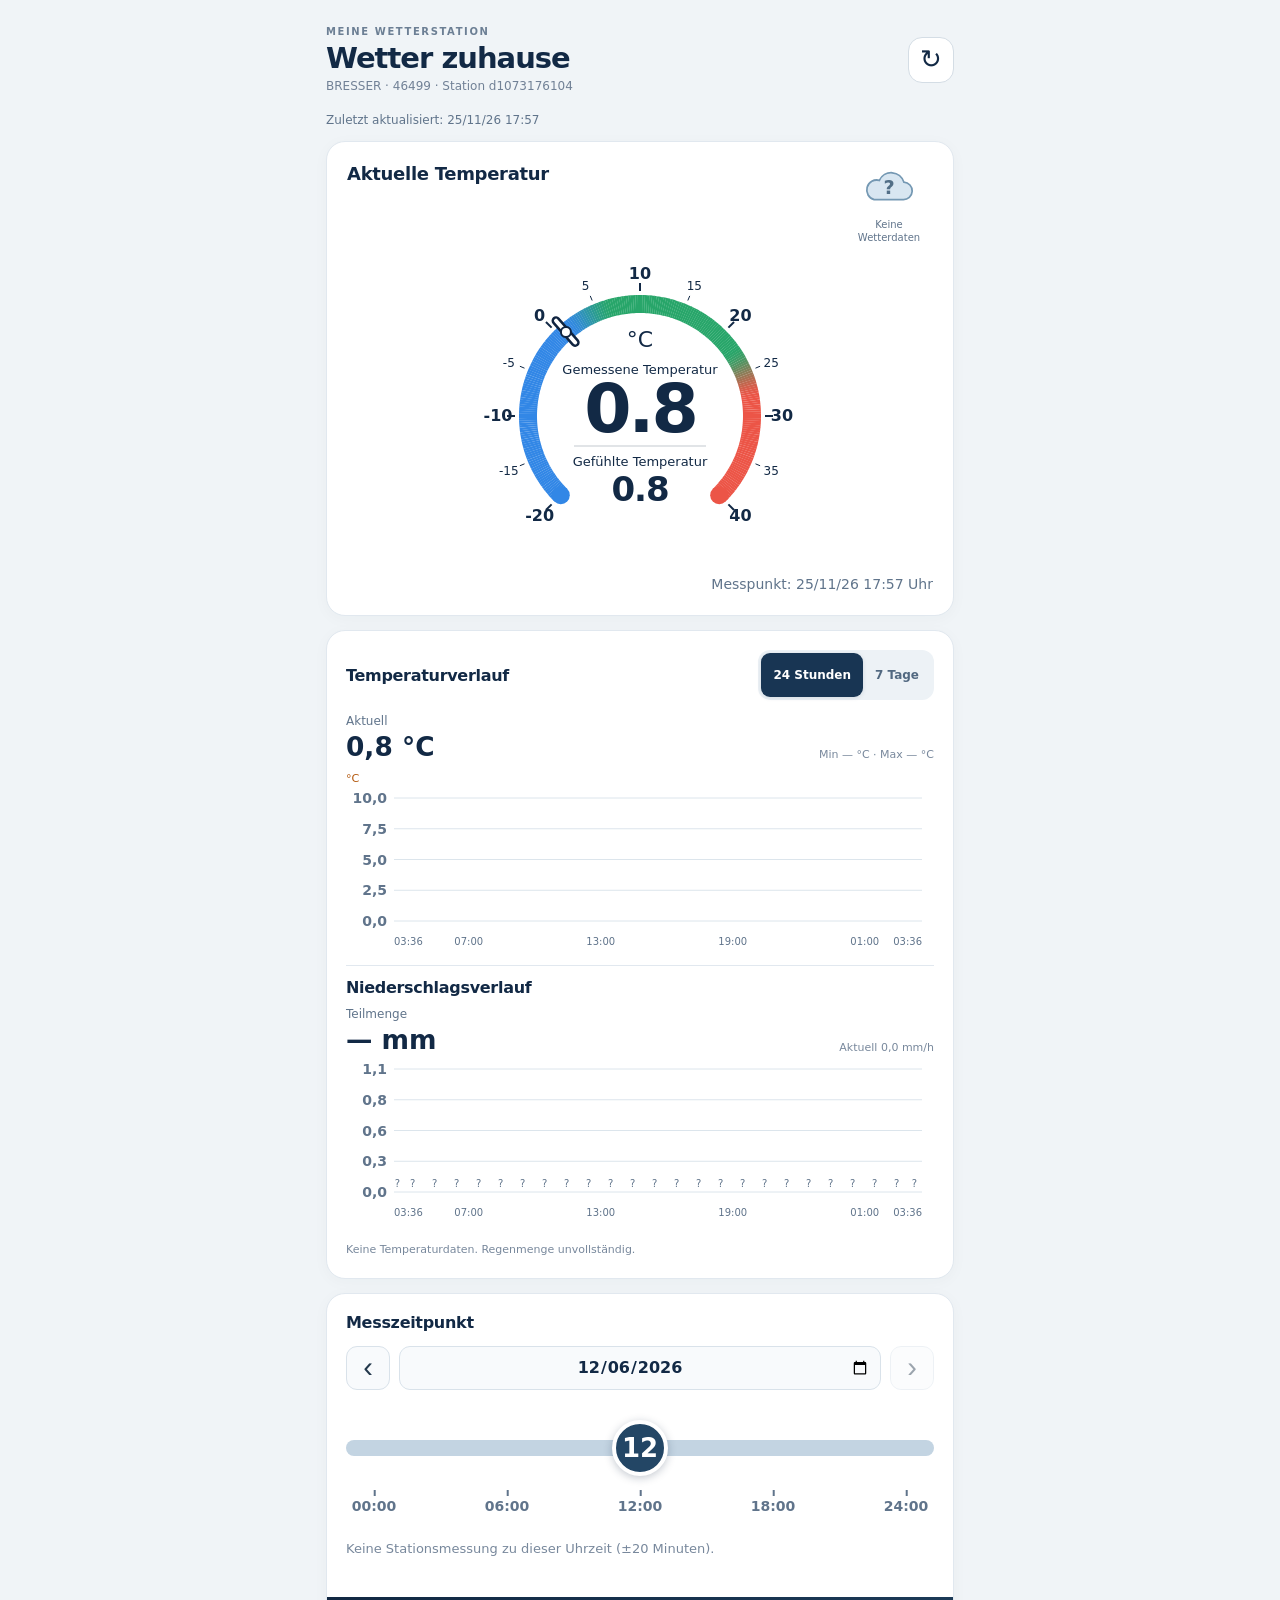
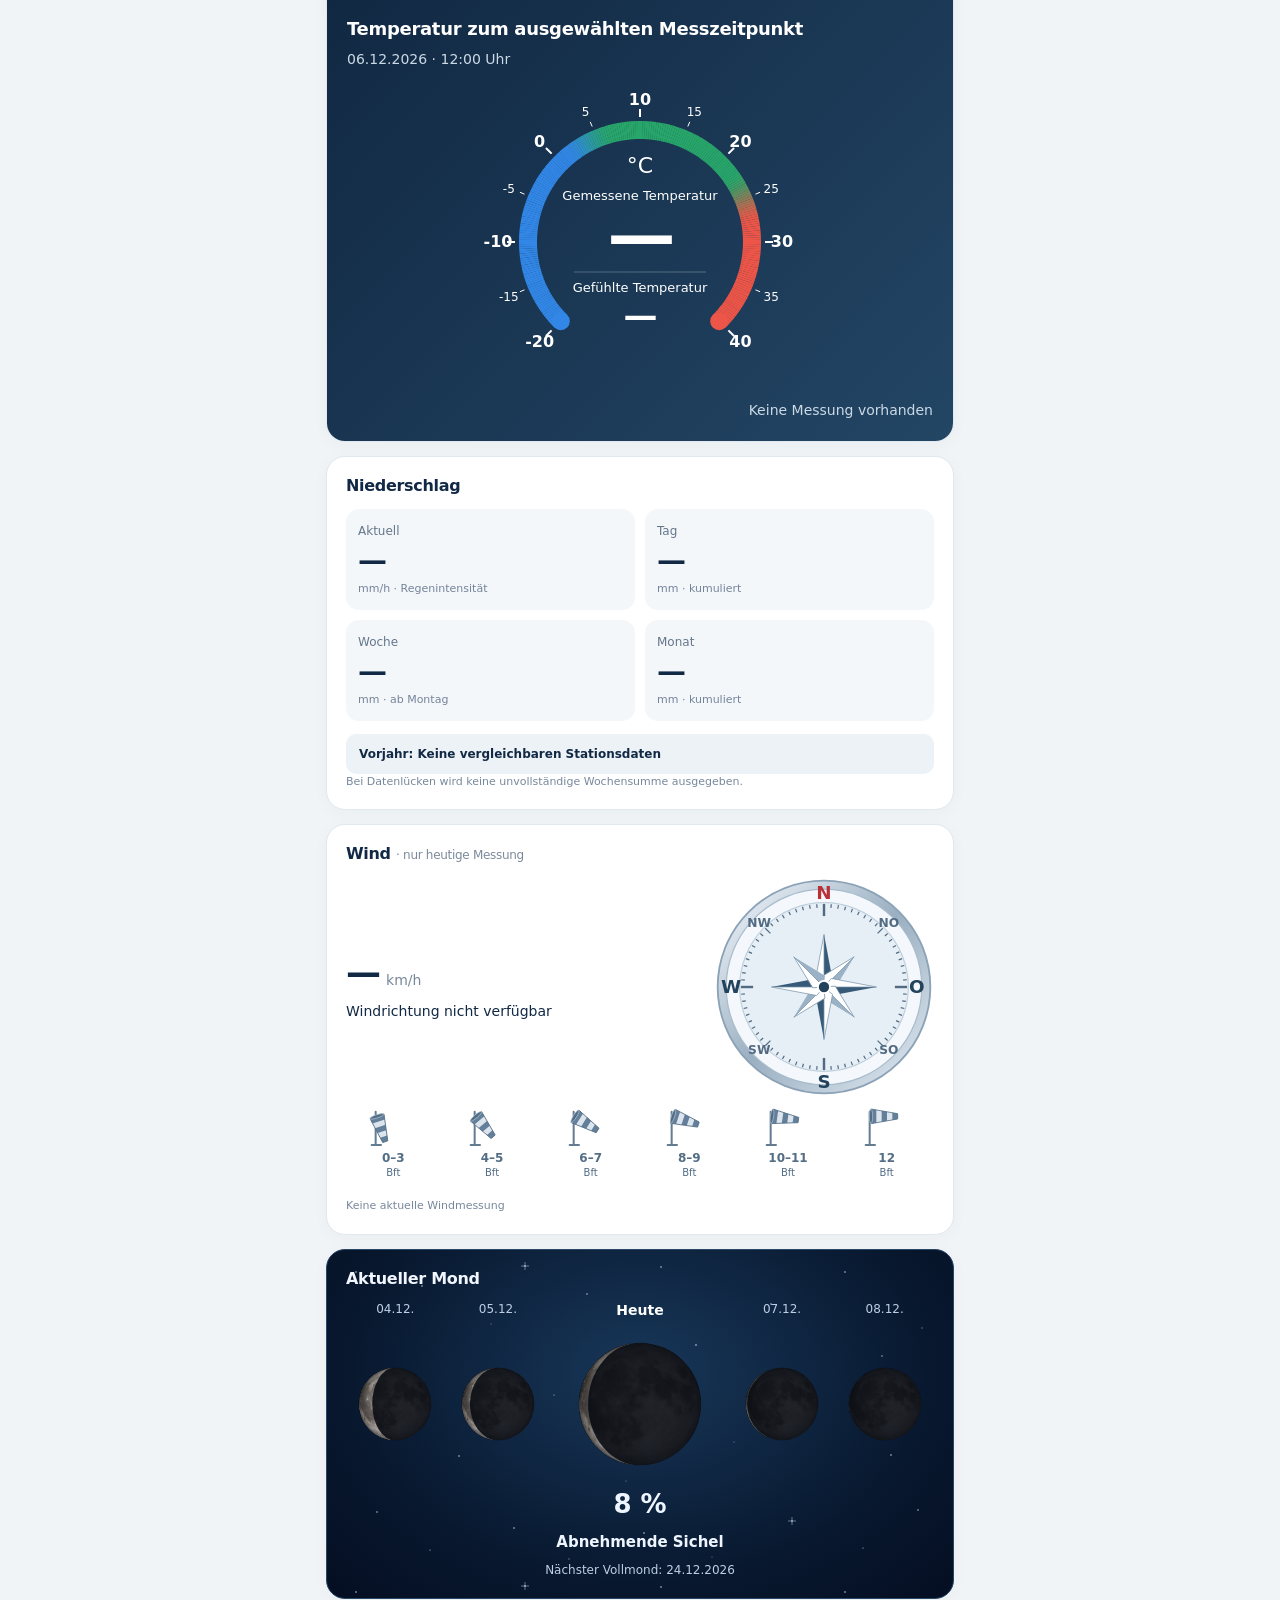
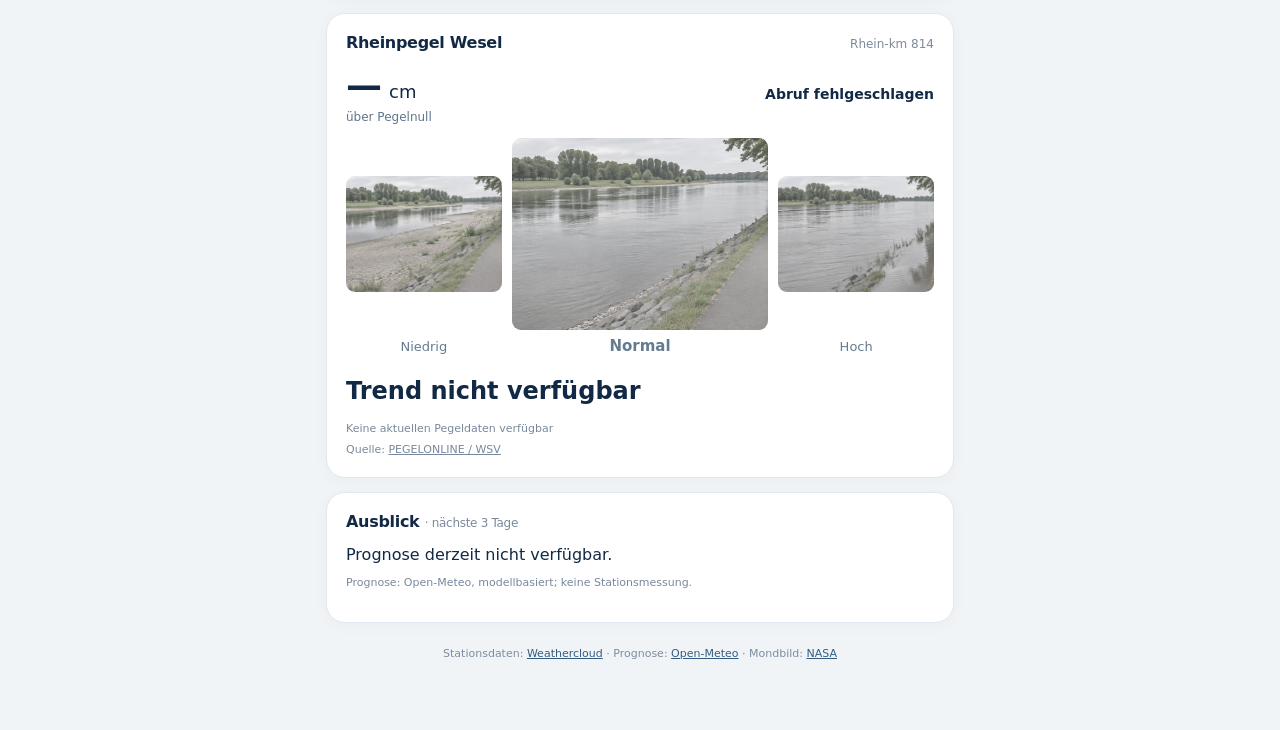
==== index.html @ 5c8c92ab "Clarify chart titles, show boundary times and simplify history text" ====
<!doctype html><html lang="de"><head><meta charset="UTF-8"><meta name="viewport" content="width=device-width,initial-scale=1,viewport-fit=cover"><meta name="theme-color" content="#102440"><meta name="apple-mobile-web-app-capable" content="yes"><meta name="apple-mobile-web-app-status-bar-style" content="default"><meta name="description" content="Wetterdaten der eigenen BRESSER-Station"><link rel="manifest" href="manifest.webmanifest"><link rel="icon" href="icon.svg" type="image/svg+xml"><title>BRESSER · Wetter zuhause</title><link rel="stylesheet" href="styles.css?v=33"></head><body><main class="shell"><header class="top"><div><div class="eyebrow">MEINE WETTERSTATION</div><h1>Wetter zuhause</h1><div class="sub">BRESSER · 46499 · Station d1073176104</div></div><button class="icon-button" id="refresh" aria-label="Aktualisieren" title="Aktualisieren">↻</button></header><div class="source" id="status" role="status">Lade Stationsdaten …</div>
  
<section class="panel temperature-card current-temperature" aria-labelledby="current-title">
  <div class="current-weather-heading"><h2 class="section-title" id="current-title">Aktuelle Temperatur</h2><div class="weather-badge" id="current-weather" role="img" data-weather="unknown" aria-label="Wetterdaten werden geladen"><svg viewBox="0 0 64 64" width="56" height="56" aria-hidden="true" focusable="false"><g class="weather-scene" data-kind="sun"><g class="weather-sun-rays" stroke="#e4a62c" stroke-width="3" stroke-linecap="round"><path d="M30 3V8 M30 40V45 M9 24H14 M46 24H51 M15 9L19 13 M41 35L45 39 M15 39L19 35 M41 13L45 9"/></g><circle cx="30" cy="24" r="12" fill="#ffd466" stroke="#e4a62c" stroke-width="2"/></g><g class="weather-scene" data-kind="moon"><path d="M40 7 A19 19 0 1 0 54 36 A18 18 0 0 1 40 7 Z" fill="#b8cff1" stroke="#799ccb" stroke-width="2"/><path d="M15 8V15 M12 11.5H18 M53 7V12 M50.5 9.5H55.5" stroke="#e4b957" stroke-width="2" stroke-linecap="round"/></g><g class="weather-scene" data-kind="partly"><g class="weather-sun-rays" stroke="#e4a62c" stroke-width="3" stroke-linecap="round"><path d="M30 3V8 M30 40V45 M9 24H14 M46 24H51 M15 9L19 13 M41 35L45 39 M15 39L19 35 M41 13L45 9"/></g><circle cx="30" cy="24" r="12" fill="#ffd466" stroke="#e4a62c" stroke-width="2"/><g transform="translate(0 6)"><path d="M15 43 H48 A10 10 0 0 0 49 23 A15 15 0 0 0 21 21 A11 11 0 0 0 15 43 Z" fill="#d8e6f1" stroke="#7498b3" stroke-width="2"/></g></g><g class="weather-scene" data-kind="partly-night"><path d="M40 7 A19 19 0 1 0 54 36 A18 18 0 0 1 40 7 Z" fill="#b8cff1" stroke="#799ccb" stroke-width="2"/><path d="M15 8V15 M12 11.5H18 M53 7V12 M50.5 9.5H55.5" stroke="#e4b957" stroke-width="2" stroke-linecap="round"/><g transform="translate(0 6)"><path d="M15 43 H48 A10 10 0 0 0 49 23 A15 15 0 0 0 21 21 A11 11 0 0 0 15 43 Z" fill="#d8e6f1" stroke="#7498b3" stroke-width="2"/></g></g><g class="weather-scene" data-kind="cloudy"><path d="M15 43 H48 A10 10 0 0 0 49 23 A15 15 0 0 0 21 21 A11 11 0 0 0 15 43 Z" fill="#d8e6f1" stroke="#7498b3" stroke-width="2"/></g><g class="weather-scene" data-kind="rain"><path d="M15 43 H48 A10 10 0 0 0 49 23 A15 15 0 0 0 21 21 A11 11 0 0 0 15 43 Z" fill="#d8e6f1" stroke="#7498b3" stroke-width="2"/><g class="weather-rain" stroke="#4b9ad9" stroke-width="3" stroke-linecap="round"><path d="M20 49L17 55"/><path d="M33 47L30 53"/><path d="M46 49L43 55"/></g></g><g class="weather-scene" data-kind="drizzle"><path d="M15 43 H48 A10 10 0 0 0 49 23 A15 15 0 0 0 21 21 A11 11 0 0 0 15 43 Z" fill="#d8e6f1" stroke="#7498b3" stroke-width="2"/><g class="weather-rain" stroke="#4b9ad9" stroke-width="3" stroke-linecap="round"><path d="M20 49L17 55"/><path d="M33 47L30 53"/><path d="M46 49L43 55"/></g></g><g class="weather-scene" data-kind="snow"><g class="weather-snow" fill="none" stroke="#67add8" stroke-width="2.5" stroke-linecap="round"><path d="M32 10V54 M13 21L51 43 M13 43L51 21 M26 15L32 21L38 15 M26 49L32 43L38 49 M14 28L23 27L21 18 M43 46L41 37L50 36 M21 46L23 37L14 36 M50 28L41 27L43 18"/></g></g><g class="weather-scene" data-kind="ice"><path d="M15 43 H48 A10 10 0 0 0 49 23 A15 15 0 0 0 21 21 A11 11 0 0 0 15 43 Z" fill="#d8e6f1" stroke="#7498b3" stroke-width="2"/><g class="weather-rain" stroke="#4b9ad9" stroke-width="3" stroke-linecap="round"><path d="M20 49L17 55"/><path d="M33 47L30 53"/><path d="M46 49L43 55"/></g><path d="M51 47V60 M46 50L56 57 M46 57L56 50" stroke="#9ecbe3" stroke-width="1.5"/></g><g class="weather-scene" data-kind="storm"><path d="M15 43 H48 A10 10 0 0 0 49 23 A15 15 0 0 0 21 21 A11 11 0 0 0 15 43 Z" fill="#d8e6f1" stroke="#7498b3" stroke-width="2"/><g class="weather-wind" fill="none" stroke="#6192b4" stroke-width="3" stroke-linecap="round"><path d="M8 29H43 Q53 29 53 22 Q53 16 47 18 M13 40H49 Q59 40 57 46 Q55 51 50 48 M8 51H33"/></g></g><g class="weather-scene" data-kind="thunder"><path d="M15 43 H48 A10 10 0 0 0 49 23 A15 15 0 0 0 21 21 A11 11 0 0 0 15 43 Z" fill="#d8e6f1" stroke="#7498b3" stroke-width="2"/><path class="weather-lightning" d="M34 32 L24 49 H33 L28 61 L46 41 H36 L42 32 Z" fill="#f2b947" stroke="#d99529" stroke-width="1"/></g><g class="weather-scene" data-kind="fog"><path d="M15 43 H48 A10 10 0 0 0 49 23 A15 15 0 0 0 21 21 A11 11 0 0 0 15 43 Z" fill="#d8e6f1" stroke="#7498b3" stroke-width="2"/><g stroke="#91aabf" stroke-width="3" stroke-linecap="round"><path d="M10 48H52 M17 55H57 M7 61H44"/></g></g><g class="weather-scene" data-kind="unknown"><path d="M15 43 H48 A10 10 0 0 0 49 23 A15 15 0 0 0 21 21 A11 11 0 0 0 15 43 Z" fill="#d8e6f1" stroke="#7498b3" stroke-width="2"/><text x="32" y="37" text-anchor="middle" fill="#526f87" font-family="system-ui,sans-serif" font-size="22" font-weight="700">?</text></g></svg><span class="weather-caption" id="current-weather-label" aria-hidden="true">Wetter l&#228;dt &#8230;</span></div></div>
  <div class="temperature-gauge" id="current-gauge" data-empty="true">
 <svg viewBox="0 0 320 310" width="320" height="310" style="display:block;width:100%;height:auto" aria-hidden="true" focusable="false">
<path d="M 80.804 239.196 A 112 112 0 0 1 79.143 237.499" fill="none" stroke="#3287e6" stroke-width="18"/>
<path d="M 79.264 237.626 A 112 112 0 0 1 77.637 235.896" fill="none" stroke="#3287e6" stroke-width="18"/>
<path d="M 77.756 236.026 A 112 112 0 0 1 76.162 234.265" fill="none" stroke="#3287e6" stroke-width="18"/>
<path d="M 76.279 234.396 A 112 112 0 0 1 74.720 232.604" fill="none" stroke="#3287e6" stroke-width="18"/>
<path d="M 74.835 232.738 A 112 112 0 0 1 73.311 230.916" fill="none" stroke="#3287e6" stroke-width="18"/>
<path d="M 73.423 231.052 A 112 112 0 0 1 71.936 229.200" fill="none" stroke="#3287e6" stroke-width="18"/>
<path d="M 72.045 229.339 A 112 112 0 0 1 70.594 227.458" fill="none" stroke="#3287e6" stroke-width="18"/>
<path d="M 70.700 227.598 A 112 112 0 0 1 69.287 225.690" fill="none" stroke="#3287e6" stroke-width="18"/>
<path d="M 69.390 225.832 A 112 112 0 0 1 68.015 223.896" fill="none" stroke="#3287e6" stroke-width="18"/>
<path d="M 68.115 224.040 A 112 112 0 0 1 66.778 222.078" fill="none" stroke="#3287e6" stroke-width="18"/>
<path d="M 66.875 222.224 A 112 112 0 0 1 65.577 220.235" fill="none" stroke="#3287e6" stroke-width="18"/>
<path d="M 65.672 220.383 A 112 112 0 0 1 64.412 218.370" fill="none" stroke="#3287e6" stroke-width="18"/>
<path d="M 64.504 218.520 A 112 112 0 0 1 63.285 216.482" fill="none" stroke="#3287e6" stroke-width="18"/>
<path d="M 63.374 216.634 A 112 112 0 0 1 62.195 214.572" fill="none" stroke="#3287e6" stroke-width="18"/>
<path d="M 62.280 214.726 A 112 112 0 0 1 61.142 212.641" fill="none" stroke="#3287e6" stroke-width="18"/>
<path d="M 61.225 212.796 A 112 112 0 0 1 60.128 210.690" fill="none" stroke="#3287e6" stroke-width="18"/>
<path d="M 60.207 210.847 A 112 112 0 0 1 59.152 208.719" fill="none" stroke="#3287e6" stroke-width="18"/>
<path d="M 59.228 208.878 A 112 112 0 0 1 58.214 206.730" fill="none" stroke="#3287e6" stroke-width="18"/>
<path d="M 58.288 206.890 A 112 112 0 0 1 57.317 204.723" fill="none" stroke="#3287e6" stroke-width="18"/>
<path d="M 57.387 204.884 A 112 112 0 0 1 56.458 202.698" fill="none" stroke="#3287e6" stroke-width="18"/>
<path d="M 56.525 202.861 A 112 112 0 0 1 55.640 200.657" fill="none" stroke="#3287e6" stroke-width="18"/>
<path d="M 55.704 200.821 A 112 112 0 0 1 54.862 198.600" fill="none" stroke="#3287e6" stroke-width="18"/>
<path d="M 54.923 198.765 A 112 112 0 0 1 54.124 196.528" fill="none" stroke="#3287e6" stroke-width="18"/>
<path d="M 54.182 196.695 A 112 112 0 0 1 53.427 194.443" fill="none" stroke="#3287e6" stroke-width="18"/>
<path d="M 53.482 194.610 A 112 112 0 0 1 52.772 192.343" fill="none" stroke="#3287e6" stroke-width="18"/>
<path d="M 52.823 192.512 A 112 112 0 0 1 52.157 190.232" fill="none" stroke="#3287e6" stroke-width="18"/>
<path d="M 52.205 190.401 A 112 112 0 0 1 51.585 188.109" fill="none" stroke="#3287e6" stroke-width="18"/>
<path d="M 51.629 188.279 A 112 112 0 0 1 51.054 185.975" fill="none" stroke="#3287e6" stroke-width="18"/>
<path d="M 51.095 186.146 A 112 112 0 0 1 50.565 183.831" fill="none" stroke="#3287e6" stroke-width="18"/>
<path d="M 50.602 184.003 A 112 112 0 0 1 50.118 181.678" fill="none" stroke="#3287e6" stroke-width="18"/>
<path d="M 50.152 181.850 A 112 112 0 0 1 49.713 179.516" fill="none" stroke="#3287e6" stroke-width="18"/>
<path d="M 49.744 179.689 A 112 112 0 0 1 49.352 177.347" fill="none" stroke="#3287e6" stroke-width="18"/>
<path d="M 49.379 177.521 A 112 112 0 0 1 49.032 175.171" fill="none" stroke="#3287e6" stroke-width="18"/>
<path d="M 49.056 175.345 A 112 112 0 0 1 48.756 172.989" fill="none" stroke="#3287e6" stroke-width="18"/>
<path d="M 48.776 173.164 A 112 112 0 0 1 48.522 170.803" fill="none" stroke="#3287e6" stroke-width="18"/>
<path d="M 48.539 170.978 A 112 112 0 0 1 48.332 168.612" fill="none" stroke="#3287e6" stroke-width="18"/>
<path d="M 48.345 168.787 A 112 112 0 0 1 48.184 166.418" fill="none" stroke="#3287e6" stroke-width="18"/>
<path d="M 48.194 166.594 A 112 112 0 0 1 48.080 164.221" fill="none" stroke="#3287e6" stroke-width="18"/>
<path d="M 48.086 164.397 A 112 112 0 0 1 48.018 162.023" fill="none" stroke="#3287e6" stroke-width="18"/>
<path d="M 48.022 162.199 A 112 112 0 0 1 48.000 159.824" fill="none" stroke="#3287e6" stroke-width="18"/>
<path d="M 48.000 160.000 A 112 112 0 0 1 48.025 157.625" fill="none" stroke="#3287e6" stroke-width="18"/>
<path d="M 48.022 157.801 A 112 112 0 0 1 48.093 155.427" fill="none" stroke="#3287e6" stroke-width="18"/>
<path d="M 48.086 155.603 A 112 112 0 0 1 48.205 153.231" fill="none" stroke="#3287e6" stroke-width="18"/>
<path d="M 48.194 153.406 A 112 112 0 0 1 48.359 151.037" fill="none" stroke="#3287e6" stroke-width="18"/>
<path d="M 48.345 151.213 A 112 112 0 0 1 48.557 148.847" fill="none" stroke="#3287e6" stroke-width="18"/>
<path d="M 48.539 149.022 A 112 112 0 0 1 48.797 146.661" fill="none" stroke="#3287e6" stroke-width="18"/>
<path d="M 48.776 146.836 A 112 112 0 0 1 49.080 144.480" fill="none" stroke="#3287e6" stroke-width="18"/>
<path d="M 49.056 144.655 A 112 112 0 0 1 49.407 142.306" fill="none" stroke="#3287e6" stroke-width="18"/>
<path d="M 49.379 142.479 A 112 112 0 0 1 49.775 140.138" fill="none" stroke="#3287e6" stroke-width="18"/>
<path d="M 49.744 140.311 A 112 112 0 0 1 50.187 137.977" fill="none" stroke="#3287e6" stroke-width="18"/>
<path d="M 50.152 138.150 A 112 112 0 0 1 50.640 135.826" fill="none" stroke="#3287e6" stroke-width="18"/>
<path d="M 50.602 135.997 A 112 112 0 0 1 51.136 133.683" fill="none" stroke="#3287e6" stroke-width="18"/>
<path d="M 51.095 133.854 A 112 112 0 0 1 51.673 131.551" fill="none" stroke="#3287e6" stroke-width="18"/>
<path d="M 51.629 131.721 A 112 112 0 0 1 52.253 129.429" fill="none" stroke="#3287e6" stroke-width="18"/>
<path d="M 52.205 129.599 A 112 112 0 0 1 52.874 127.320" fill="none" stroke="#3287e6" stroke-width="18"/>
<path d="M 52.823 127.488 A 112 112 0 0 1 53.536 125.223" fill="none" stroke="#3287e6" stroke-width="18"/>
<path d="M 53.482 125.390 A 112 112 0 0 1 54.239 123.139" fill="none" stroke="#3287e6" stroke-width="18"/>
<path d="M 54.182 123.305 A 112 112 0 0 1 54.984 121.070" fill="none" stroke="#3287e6" stroke-width="18"/>
<path d="M 54.923 121.235 A 112 112 0 0 1 55.768 119.016" fill="none" stroke="#3287e6" stroke-width="18"/>
<path d="M 55.704 119.179 A 112 112 0 0 1 56.593 116.977" fill="none" stroke="#3287e6" stroke-width="18"/>
<path d="M 56.525 117.139 A 112 112 0 0 1 57.458 114.955" fill="none" stroke="#3287e6" stroke-width="18"/>
<path d="M 57.387 115.116 A 112 112 0 0 1 58.362 112.950" fill="none" stroke="#3287e6" stroke-width="18"/>
<path d="M 58.288 113.110 A 112 112 0 0 1 59.305 110.964" fill="none" stroke="#3287e6" stroke-width="18"/>
<path d="M 59.228 111.122 A 112 112 0 0 1 60.287 108.996" fill="none" stroke="#3287e6" stroke-width="18"/>
<path d="M 60.207 109.153 A 112 112 0 0 1 61.308 107.048" fill="none" stroke="#3287e6" stroke-width="18"/>
<path d="M 61.225 107.204 A 112 112 0 0 1 62.367 105.121" fill="none" stroke="#3287e6" stroke-width="18"/>
<path d="M 62.280 105.274 A 112 112 0 0 1 63.463 103.215" fill="none" stroke="#3287e6" stroke-width="18"/>
<path d="M 63.374 103.366 A 112 112 0 0 1 64.596 101.330" fill="none" stroke="#3287e6" stroke-width="18"/>
<path d="M 64.504 101.480 A 112 112 0 0 1 65.767 99.468" fill="none" stroke="#3287e6" stroke-width="18"/>
<path d="M 65.672 99.617 A 112 112 0 0 1 66.973 97.630" fill="none" stroke="#3287e6" stroke-width="18"/>
<path d="M 66.875 97.776 A 112 112 0 0 1 68.216 95.815" fill="none" stroke="#3287e6" stroke-width="18"/>
<path d="M 68.115 95.960 A 112 112 0 0 1 69.494 94.026" fill="none" stroke="#3287e6" stroke-width="18"/>
<path d="M 69.390 94.168 A 112 112 0 0 1 70.806 92.262" fill="none" stroke="#3287e6" stroke-width="18"/>
<path d="M 70.700 92.402 A 112 112 0 0 1 72.154 90.523" fill="none" stroke="#3287e6" stroke-width="18"/>
<path d="M 72.045 90.661 A 112 112 0 0 1 73.535 88.812" fill="none" stroke="#3287e6" stroke-width="18"/>
<path d="M 73.423 88.948 A 112 112 0 0 1 74.949 87.128" fill="none" stroke="#3287e6" stroke-width="18"/>
<path d="M 74.835 87.262 A 112 112 0 0 1 76.396 85.472" fill="none" stroke="#3287e6" stroke-width="18"/>
<path d="M 76.279 85.604 A 112 112 0 0 1 77.875 83.845" fill="none" stroke="#3287e6" stroke-width="18"/>
<path d="M 77.756 83.974 A 112 112 0 0 1 79.386 82.247" fill="none" stroke="#3287e6" stroke-width="18"/>
<path d="M 79.264 82.374 A 112 112 0 0 1 80.929 80.680" fill="none" stroke="#3287e6" stroke-width="18"/>
<path d="M 80.804 80.804 A 112 112 0 0 1 82.501 79.143" fill="none" stroke="#3287e6" stroke-width="18"/>
<path d="M 82.374 79.264 A 112 112 0 0 1 84.104 77.637" fill="none" stroke="#3287e6" stroke-width="18"/>
<path d="M 83.974 77.756 A 112 112 0 0 1 85.735 76.162" fill="none" stroke="#3287e6" stroke-width="18"/>
<path d="M 85.604 76.279 A 112 112 0 0 1 87.396 74.720" fill="none" stroke="#3287e6" stroke-width="18"/>
<path d="M 87.262 74.835 A 112 112 0 0 1 89.084 73.311" fill="none" stroke="#3287e6" stroke-width="18"/>
<path d="M 88.948 73.423 A 112 112 0 0 1 90.800 71.936" fill="none" stroke="#3287e5" stroke-width="18"/>
<path d="M 90.661 72.045 A 112 112 0 0 1 92.542 70.594" fill="none" stroke="#3288e2" stroke-width="18"/>
<path d="M 92.402 70.700 A 112 112 0 0 1 94.310 69.287" fill="none" stroke="#3189df" stroke-width="18"/>
<path d="M 94.168 69.390 A 112 112 0 0 1 96.104 68.015" fill="none" stroke="#318adb" stroke-width="18"/>
<path d="M 95.960 68.115 A 112 112 0 0 1 97.922 66.778" fill="none" stroke="#318bd5" stroke-width="18"/>
<path d="M 97.776 66.875 A 112 112 0 0 1 99.765 65.577" fill="none" stroke="#308dd0" stroke-width="18"/>
<path d="M 99.617 65.672 A 112 112 0 0 1 101.630 64.412" fill="none" stroke="#308ec9" stroke-width="18"/>
<path d="M 101.480 64.504 A 112 112 0 0 1 103.518 63.285" fill="none" stroke="#2f90c2" stroke-width="18"/>
<path d="M 103.366 63.374 A 112 112 0 0 1 105.428 62.195" fill="none" stroke="#2f92bb" stroke-width="18"/>
<path d="M 105.274 62.280 A 112 112 0 0 1 107.359 61.142" fill="none" stroke="#2e94b4" stroke-width="18"/>
<path d="M 107.204 61.225 A 112 112 0 0 1 109.310 60.128" fill="none" stroke="#2d96ac" stroke-width="18"/>
<path d="M 109.153 60.207 A 112 112 0 0 1 111.281 59.152" fill="none" stroke="#2d97a4" stroke-width="18"/>
<path d="M 111.122 59.228 A 112 112 0 0 1 113.270 58.214" fill="none" stroke="#2c999c" stroke-width="18"/>
<path d="M 113.110 58.288 A 112 112 0 0 1 115.277 57.317" fill="none" stroke="#2b9b95" stroke-width="18"/>
<path d="M 115.116 57.387 A 112 112 0 0 1 117.302 56.458" fill="none" stroke="#2b9d8e" stroke-width="18"/>
<path d="M 117.139 56.525 A 112 112 0 0 1 119.343 55.640" fill="none" stroke="#2a9f87" stroke-width="18"/>
<path d="M 119.179 55.704 A 112 112 0 0 1 121.400 54.862" fill="none" stroke="#2aa080" stroke-width="18"/>
<path d="M 121.235 54.923 A 112 112 0 0 1 123.472 54.124" fill="none" stroke="#29a27b" stroke-width="18"/>
<path d="M 123.305 54.182 A 112 112 0 0 1 125.557 53.427" fill="none" stroke="#29a375" stroke-width="18"/>
<path d="M 125.390 53.482 A 112 112 0 0 1 127.657 52.772" fill="none" stroke="#29a471" stroke-width="18"/>
<path d="M 127.488 52.823 A 112 112 0 0 1 129.768 52.157" fill="none" stroke="#28a56e" stroke-width="18"/>
<path d="M 129.599 52.205 A 112 112 0 0 1 131.891 51.585" fill="none" stroke="#28a66b" stroke-width="18"/>
<path d="M 131.721 51.629 A 112 112 0 0 1 134.025 51.054" fill="none" stroke="#28a66a" stroke-width="18"/>
<path d="M 133.854 51.095 A 112 112 0 0 1 136.169 50.565" fill="none" stroke="#28a66a" stroke-width="18"/>
<path d="M 135.997 50.602 A 112 112 0 0 1 138.322 50.118" fill="none" stroke="#28a66a" stroke-width="18"/>
<path d="M 138.150 50.152 A 112 112 0 0 1 140.484 49.713" fill="none" stroke="#28a66a" stroke-width="18"/>
<path d="M 140.311 49.744 A 112 112 0 0 1 142.653 49.352" fill="none" stroke="#28a66a" stroke-width="18"/>
<path d="M 142.479 49.379 A 112 112 0 0 1 144.829 49.032" fill="none" stroke="#28a66a" stroke-width="18"/>
<path d="M 144.655 49.056 A 112 112 0 0 1 147.011 48.756" fill="none" stroke="#28a66a" stroke-width="18"/>
<path d="M 146.836 48.776 A 112 112 0 0 1 149.197 48.522" fill="none" stroke="#28a66a" stroke-width="18"/>
<path d="M 149.022 48.539 A 112 112 0 0 1 151.388 48.332" fill="none" stroke="#28a66a" stroke-width="18"/>
<path d="M 151.213 48.345 A 112 112 0 0 1 153.582 48.184" fill="none" stroke="#28a66a" stroke-width="18"/>
<path d="M 153.406 48.194 A 112 112 0 0 1 155.779 48.080" fill="none" stroke="#28a66a" stroke-width="18"/>
<path d="M 155.603 48.086 A 112 112 0 0 1 157.977 48.018" fill="none" stroke="#28a66a" stroke-width="18"/>
<path d="M 157.801 48.022 A 112 112 0 0 1 160.176 48.000" fill="none" stroke="#28a66a" stroke-width="18"/>
<path d="M 160.000 48.000 A 112 112 0 0 1 162.375 48.025" fill="none" stroke="#28a66a" stroke-width="18"/>
<path d="M 162.199 48.022 A 112 112 0 0 1 164.573 48.093" fill="none" stroke="#28a66a" stroke-width="18"/>
<path d="M 164.397 48.086 A 112 112 0 0 1 166.769 48.205" fill="none" stroke="#28a66a" stroke-width="18"/>
<path d="M 166.594 48.194 A 112 112 0 0 1 168.963 48.359" fill="none" stroke="#28a66a" stroke-width="18"/>
<path d="M 168.787 48.345 A 112 112 0 0 1 171.153 48.557" fill="none" stroke="#28a66a" stroke-width="18"/>
<path d="M 170.978 48.539 A 112 112 0 0 1 173.339 48.797" fill="none" stroke="#28a66a" stroke-width="18"/>
<path d="M 173.164 48.776 A 112 112 0 0 1 175.520 49.080" fill="none" stroke="#28a66a" stroke-width="18"/>
<path d="M 175.345 49.056 A 112 112 0 0 1 177.694 49.407" fill="none" stroke="#28a66a" stroke-width="18"/>
<path d="M 177.521 49.379 A 112 112 0 0 1 179.862 49.775" fill="none" stroke="#28a66a" stroke-width="18"/>
<path d="M 179.689 49.744 A 112 112 0 0 1 182.023 50.187" fill="none" stroke="#28a66a" stroke-width="18"/>
<path d="M 181.850 50.152 A 112 112 0 0 1 184.174 50.640" fill="none" stroke="#28a66a" stroke-width="18"/>
<path d="M 184.003 50.602 A 112 112 0 0 1 186.317 51.136" fill="none" stroke="#28a66a" stroke-width="18"/>
<path d="M 186.146 51.095 A 112 112 0 0 1 188.449 51.673" fill="none" stroke="#28a66a" stroke-width="18"/>
<path d="M 188.279 51.629 A 112 112 0 0 1 190.571 52.253" fill="none" stroke="#28a66a" stroke-width="18"/>
<path d="M 190.401 52.205 A 112 112 0 0 1 192.680 52.874" fill="none" stroke="#28a66a" stroke-width="18"/>
<path d="M 192.512 52.823 A 112 112 0 0 1 194.777 53.536" fill="none" stroke="#28a66a" stroke-width="18"/>
<path d="M 194.610 53.482 A 112 112 0 0 1 196.861 54.239" fill="none" stroke="#28a66a" stroke-width="18"/>
<path d="M 196.695 54.182 A 112 112 0 0 1 198.930 54.984" fill="none" stroke="#28a66a" stroke-width="18"/>
<path d="M 198.765 54.923 A 112 112 0 0 1 200.984 55.768" fill="none" stroke="#28a66a" stroke-width="18"/>
<path d="M 200.821 55.704 A 112 112 0 0 1 203.023 56.593" fill="none" stroke="#28a66a" stroke-width="18"/>
<path d="M 202.861 56.525 A 112 112 0 0 1 205.045 57.458" fill="none" stroke="#28a66a" stroke-width="18"/>
<path d="M 204.884 57.387 A 112 112 0 0 1 207.050 58.362" fill="none" stroke="#28a66a" stroke-width="18"/>
<path d="M 206.890 58.288 A 112 112 0 0 1 209.036 59.305" fill="none" stroke="#28a66a" stroke-width="18"/>
<path d="M 208.878 59.228 A 112 112 0 0 1 211.004 60.287" fill="none" stroke="#28a66a" stroke-width="18"/>
<path d="M 210.847 60.207 A 112 112 0 0 1 212.952 61.308" fill="none" stroke="#28a66a" stroke-width="18"/>
<path d="M 212.796 61.225 A 112 112 0 0 1 214.879 62.367" fill="none" stroke="#28a66a" stroke-width="18"/>
<path d="M 214.726 62.280 A 112 112 0 0 1 216.785 63.463" fill="none" stroke="#28a66a" stroke-width="18"/>
<path d="M 216.634 63.374 A 112 112 0 0 1 218.670 64.596" fill="none" stroke="#28a66a" stroke-width="18"/>
<path d="M 218.520 64.504 A 112 112 0 0 1 220.532 65.767" fill="none" stroke="#28a66a" stroke-width="18"/>
<path d="M 220.383 65.672 A 112 112 0 0 1 222.370 66.973" fill="none" stroke="#28a66a" stroke-width="18"/>
<path d="M 222.224 66.875 A 112 112 0 0 1 224.185 68.216" fill="none" stroke="#28a66a" stroke-width="18"/>
<path d="M 224.040 68.115 A 112 112 0 0 1 225.974 69.494" fill="none" stroke="#28a66a" stroke-width="18"/>
<path d="M 225.832 69.390 A 112 112 0 0 1 227.738 70.806" fill="none" stroke="#28a66a" stroke-width="18"/>
<path d="M 227.598 70.700 A 112 112 0 0 1 229.477 72.154" fill="none" stroke="#28a66a" stroke-width="18"/>
<path d="M 229.339 72.045 A 112 112 0 0 1 231.188 73.535" fill="none" stroke="#28a66a" stroke-width="18"/>
<path d="M 231.052 73.423 A 112 112 0 0 1 232.872 74.949" fill="none" stroke="#28a66a" stroke-width="18"/>
<path d="M 232.738 74.835 A 112 112 0 0 1 234.528 76.396" fill="none" stroke="#28a66a" stroke-width="18"/>
<path d="M 234.396 76.279 A 112 112 0 0 1 236.155 77.875" fill="none" stroke="#28a66a" stroke-width="18"/>
<path d="M 236.026 77.756 A 112 112 0 0 1 237.753 79.386" fill="none" stroke="#28a66a" stroke-width="18"/>
<path d="M 237.626 79.264 A 112 112 0 0 1 239.320 80.929" fill="none" stroke="#28a66a" stroke-width="18"/>
<path d="M 239.196 80.804 A 112 112 0 0 1 240.857 82.501" fill="none" stroke="#28a66a" stroke-width="18"/>
<path d="M 240.736 82.374 A 112 112 0 0 1 242.363 84.104" fill="none" stroke="#28a66a" stroke-width="18"/>
<path d="M 242.244 83.974 A 112 112 0 0 1 243.838 85.735" fill="none" stroke="#28a66a" stroke-width="18"/>
<path d="M 243.721 85.604 A 112 112 0 0 1 245.280 87.396" fill="none" stroke="#28a66a" stroke-width="18"/>
<path d="M 245.165 87.262 A 112 112 0 0 1 246.689 89.084" fill="none" stroke="#28a66a" stroke-width="18"/>
<path d="M 246.577 88.948 A 112 112 0 0 1 248.064 90.800" fill="none" stroke="#28a66a" stroke-width="18"/>
<path d="M 247.955 90.661 A 112 112 0 0 1 249.406 92.542" fill="none" stroke="#28a66a" stroke-width="18"/>
<path d="M 249.300 92.402 A 112 112 0 0 1 250.713 94.310" fill="none" stroke="#28a66a" stroke-width="18"/>
<path d="M 250.610 94.168 A 112 112 0 0 1 251.985 96.104" fill="none" stroke="#28a66a" stroke-width="18"/>
<path d="M 251.885 95.960 A 112 112 0 0 1 253.222 97.922" fill="none" stroke="#2aa56a" stroke-width="18"/>
<path d="M 253.125 97.776 A 112 112 0 0 1 254.423 99.765" fill="none" stroke="#2ea469" stroke-width="18"/>
<path d="M 254.328 99.617 A 112 112 0 0 1 255.588 101.630" fill="none" stroke="#33a168" stroke-width="18"/>
<path d="M 255.496 101.480 A 112 112 0 0 1 256.715 103.518" fill="none" stroke="#3a9f67" stroke-width="18"/>
<path d="M 256.626 103.366 A 112 112 0 0 1 257.805 105.428" fill="none" stroke="#429b65" stroke-width="18"/>
<path d="M 257.720 105.274 A 112 112 0 0 1 258.858 107.359" fill="none" stroke="#4b9764" stroke-width="18"/>
<path d="M 258.775 107.204 A 112 112 0 0 1 259.872 109.310" fill="none" stroke="#559362" stroke-width="18"/>
<path d="M 259.793 109.153 A 112 112 0 0 1 260.848 111.281" fill="none" stroke="#608f60" stroke-width="18"/>
<path d="M 260.772 111.122 A 112 112 0 0 1 261.786 113.270" fill="none" stroke="#6c8a5e" stroke-width="18"/>
<path d="M 261.712 113.110 A 112 112 0 0 1 262.683 115.277" fill="none" stroke="#78855c" stroke-width="18"/>
<path d="M 262.613 115.116 A 112 112 0 0 1 263.542 117.302" fill="none" stroke="#84805a" stroke-width="18"/>
<path d="M 263.475 117.139 A 112 112 0 0 1 264.360 119.343" fill="none" stroke="#907b57" stroke-width="18"/>
<path d="M 264.296 119.179 A 112 112 0 0 1 265.138 121.400" fill="none" stroke="#9c7655" stroke-width="18"/>
<path d="M 265.077 121.235 A 112 112 0 0 1 265.876 123.472" fill="none" stroke="#a87153" stroke-width="18"/>
<path d="M 265.818 123.305 A 112 112 0 0 1 266.573 125.557" fill="none" stroke="#b46c51" stroke-width="18"/>
<path d="M 266.518 125.390 A 112 112 0 0 1 267.228 127.657" fill="none" stroke="#bf684f" stroke-width="18"/>
<path d="M 267.177 127.488 A 112 112 0 0 1 267.843 129.768" fill="none" stroke="#c9644d" stroke-width="18"/>
<path d="M 267.795 129.599 A 112 112 0 0 1 268.415 131.891" fill="none" stroke="#d2604c" stroke-width="18"/>
<path d="M 268.371 131.721 A 112 112 0 0 1 268.946 134.025" fill="none" stroke="#da5c4a" stroke-width="18"/>
<path d="M 268.905 133.854 A 112 112 0 0 1 269.435 136.169" fill="none" stroke="#e15a49" stroke-width="18"/>
<path d="M 269.398 135.997 A 112 112 0 0 1 269.882 138.322" fill="none" stroke="#e65748" stroke-width="18"/>
<path d="M 269.848 138.150 A 112 112 0 0 1 270.287 140.484" fill="none" stroke="#ea5647" stroke-width="18"/>
<path d="M 270.256 140.311 A 112 112 0 0 1 270.648 142.653" fill="none" stroke="#ec5547" stroke-width="18"/>
<path d="M 270.621 142.479 A 112 112 0 0 1 270.968 144.829" fill="none" stroke="#ec5547" stroke-width="18"/>
<path d="M 270.944 144.655 A 112 112 0 0 1 271.244 147.011" fill="none" stroke="#ec5547" stroke-width="18"/>
<path d="M 271.224 146.836 A 112 112 0 0 1 271.478 149.197" fill="none" stroke="#ec5547" stroke-width="18"/>
<path d="M 271.461 149.022 A 112 112 0 0 1 271.668 151.388" fill="none" stroke="#ec5547" stroke-width="18"/>
<path d="M 271.655 151.213 A 112 112 0 0 1 271.816 153.582" fill="none" stroke="#ec5547" stroke-width="18"/>
<path d="M 271.806 153.406 A 112 112 0 0 1 271.920 155.779" fill="none" stroke="#ec5547" stroke-width="18"/>
<path d="M 271.914 155.603 A 112 112 0 0 1 271.982 157.977" fill="none" stroke="#ec5547" stroke-width="18"/>
<path d="M 271.978 157.801 A 112 112 0 0 1 272.000 160.176" fill="none" stroke="#ec5547" stroke-width="18"/>
<path d="M 272.000 160.000 A 112 112 0 0 1 271.975 162.375" fill="none" stroke="#ec5547" stroke-width="18"/>
<path d="M 271.978 162.199 A 112 112 0 0 1 271.907 164.573" fill="none" stroke="#ec5547" stroke-width="18"/>
<path d="M 271.914 164.397 A 112 112 0 0 1 271.795 166.769" fill="none" stroke="#ec5547" stroke-width="18"/>
<path d="M 271.806 166.594 A 112 112 0 0 1 271.641 168.963" fill="none" stroke="#ec5547" stroke-width="18"/>
<path d="M 271.655 168.787 A 112 112 0 0 1 271.443 171.153" fill="none" stroke="#ec5547" stroke-width="18"/>
<path d="M 271.461 170.978 A 112 112 0 0 1 271.203 173.339" fill="none" stroke="#ec5547" stroke-width="18"/>
<path d="M 271.224 173.164 A 112 112 0 0 1 270.920 175.520" fill="none" stroke="#ec5547" stroke-width="18"/>
<path d="M 270.944 175.345 A 112 112 0 0 1 270.593 177.694" fill="none" stroke="#ec5547" stroke-width="18"/>
<path d="M 270.621 177.521 A 112 112 0 0 1 270.225 179.862" fill="none" stroke="#ec5547" stroke-width="18"/>
<path d="M 270.256 179.689 A 112 112 0 0 1 269.813 182.023" fill="none" stroke="#ec5547" stroke-width="18"/>
<path d="M 269.848 181.850 A 112 112 0 0 1 269.360 184.174" fill="none" stroke="#ec5547" stroke-width="18"/>
<path d="M 269.398 184.003 A 112 112 0 0 1 268.864 186.317" fill="none" stroke="#ec5547" stroke-width="18"/>
<path d="M 268.905 186.146 A 112 112 0 0 1 268.327 188.449" fill="none" stroke="#ec5547" stroke-width="18"/>
<path d="M 268.371 188.279 A 112 112 0 0 1 267.747 190.571" fill="none" stroke="#ec5547" stroke-width="18"/>
<path d="M 267.795 190.401 A 112 112 0 0 1 267.126 192.680" fill="none" stroke="#ec5547" stroke-width="18"/>
<path d="M 267.177 192.512 A 112 112 0 0 1 266.464 194.777" fill="none" stroke="#ec5547" stroke-width="18"/>
<path d="M 266.518 194.610 A 112 112 0 0 1 265.761 196.861" fill="none" stroke="#ec5547" stroke-width="18"/>
<path d="M 265.818 196.695 A 112 112 0 0 1 265.016 198.930" fill="none" stroke="#ec5547" stroke-width="18"/>
<path d="M 265.077 198.765 A 112 112 0 0 1 264.232 200.984" fill="none" stroke="#ec5547" stroke-width="18"/>
<path d="M 264.296 200.821 A 112 112 0 0 1 263.407 203.023" fill="none" stroke="#ec5547" stroke-width="18"/>
<path d="M 263.475 202.861 A 112 112 0 0 1 262.542 205.045" fill="none" stroke="#ec5547" stroke-width="18"/>
<path d="M 262.613 204.884 A 112 112 0 0 1 261.638 207.050" fill="none" stroke="#ec5547" stroke-width="18"/>
<path d="M 261.712 206.890 A 112 112 0 0 1 260.695 209.036" fill="none" stroke="#ec5547" stroke-width="18"/>
<path d="M 260.772 208.878 A 112 112 0 0 1 259.713 211.004" fill="none" stroke="#ec5547" stroke-width="18"/>
<path d="M 259.793 210.847 A 112 112 0 0 1 258.692 212.952" fill="none" stroke="#ec5547" stroke-width="18"/>
<path d="M 258.775 212.796 A 112 112 0 0 1 257.633 214.879" fill="none" stroke="#ec5547" stroke-width="18"/>
<path d="M 257.720 214.726 A 112 112 0 0 1 256.537 216.785" fill="none" stroke="#ec5547" stroke-width="18"/>
<path d="M 256.626 216.634 A 112 112 0 0 1 255.404 218.670" fill="none" stroke="#ec5547" stroke-width="18"/>
<path d="M 255.496 218.520 A 112 112 0 0 1 254.233 220.532" fill="none" stroke="#ec5547" stroke-width="18"/>
<path d="M 254.328 220.383 A 112 112 0 0 1 253.027 222.370" fill="none" stroke="#ec5547" stroke-width="18"/>
<path d="M 253.125 222.224 A 112 112 0 0 1 251.784 224.185" fill="none" stroke="#ec5547" stroke-width="18"/>
<path d="M 251.885 224.040 A 112 112 0 0 1 250.506 225.974" fill="none" stroke="#ec5547" stroke-width="18"/>
<path d="M 250.610 225.832 A 112 112 0 0 1 249.194 227.738" fill="none" stroke="#ec5547" stroke-width="18"/>
<path d="M 249.300 227.598 A 112 112 0 0 1 247.846 229.477" fill="none" stroke="#ec5547" stroke-width="18"/>
<path d="M 247.955 229.339 A 112 112 0 0 1 246.465 231.188" fill="none" stroke="#ec5547" stroke-width="18"/>
<path d="M 246.577 231.052 A 112 112 0 0 1 245.051 232.872" fill="none" stroke="#ec5547" stroke-width="18"/>
<path d="M 245.165 232.738 A 112 112 0 0 1 243.604 234.528" fill="none" stroke="#ec5547" stroke-width="18"/>
<path d="M 243.721 234.396 A 112 112 0 0 1 242.125 236.155" fill="none" stroke="#ec5547" stroke-width="18"/>
<path d="M 242.244 236.026 A 112 112 0 0 1 240.614 237.753" fill="none" stroke="#ec5547" stroke-width="18"/>
<path d="M 240.736 237.626 A 112 112 0 0 1 239.196 239.196" fill="none" stroke="#ec5547" stroke-width="18"/><circle cx="80.80404050710669" cy="239.19595949289334" r="9" fill="#3287e6"/><circle cx="239.19595949289342" cy="239.19595949289322" r="9" fill="#ec5547"/><line x1="71.61165235168157" y1="248.38834764831844" x2="65.95479810218919" y2="254.04520189781084" stroke="currentColor" stroke-width="2"/><text x="59.590837071510265" y="265.40916292848976" fill="currentColor" font-size="16" font-weight="750" text-anchor="middle">-20</text>
<line x1="44.51505843608916" y1="207.83542904563623" x2="39.895660773532725" y2="209.7488462074617" stroke="currentColor" stroke-width="1"/><text x="28.80910638339728" y="219.34104739584276" fill="currentColor" font-size="12" font-weight="400" text-anchor="middle">-15</text>
<line x1="35" y1="160.00000000000003" x2="27" y2="160.00000000000003" stroke="currentColor" stroke-width="2"/><text x="18" y="165.00000000000003" fill="currentColor" font-size="16" font-weight="750" text-anchor="middle">-10</text>
<line x1="44.515058436089134" y1="112.16457095436385" x2="39.8956607735327" y2="110.2511537925384" stroke="currentColor" stroke-width="1"/><text x="28.80910638339725" y="110.65895260415732" fill="currentColor" font-size="12" font-weight="400" text-anchor="middle">-5</text>
<line x1="71.61165235168154" y1="71.61165235168157" x2="65.95479810218916" y2="65.95479810218919" stroke="currentColor" stroke-width="2"/><text x="59.59083707151022" y="64.59083707151026" fill="currentColor" font-size="16" font-weight="750" text-anchor="middle">0</text>
<line x1="112.16457095436381" y1="44.51505843608915" x2="110.25115379253836" y2="39.89566077353271" stroke="currentColor" stroke-width="1"/><text x="105.65895260415729" y="33.80910638339728" fill="currentColor" font-size="12" font-weight="400" text-anchor="middle">5</text>
<line x1="159.99999999999997" y1="35" x2="159.99999999999997" y2="27" stroke="currentColor" stroke-width="2"/><text x="159.99999999999997" y="23" fill="currentColor" font-size="16" font-weight="750" text-anchor="middle">10</text>
<line x1="207.83542904563626" y1="44.51505843608918" x2="209.7488462074617" y2="39.89566077353274" stroke="currentColor" stroke-width="1"/><text x="214.3410473958428" y="33.80910638339731" fill="currentColor" font-size="12" font-weight="400" text-anchor="middle">15</text>
<line x1="248.38834764831842" y1="71.61165235168154" x2="254.04520189781078" y2="65.95479810218916" stroke="currentColor" stroke-width="2"/><text x="260.4091629284897" y="64.59083707151022" fill="currentColor" font-size="16" font-weight="750" text-anchor="middle">20</text>
<line x1="275.48494156391087" y1="112.1645709543638" x2="280.1043392264673" y2="110.25115379253836" stroke="currentColor" stroke-width="1"/><text x="291.1908936166027" y="110.65895260415729" fill="currentColor" font-size="12" font-weight="400" text-anchor="middle">25</text>
<line x1="285" y1="159.99999999999997" x2="293" y2="159.99999999999997" stroke="currentColor" stroke-width="2"/><text x="302" y="164.99999999999997" fill="currentColor" font-size="16" font-weight="750" text-anchor="middle">30</text>
<line x1="275.48494156391087" y1="207.83542904563615" x2="280.10433922646735" y2="209.74884620746158" stroke="currentColor" stroke-width="1"/><text x="291.19089361660275" y="219.34104739584265" fill="currentColor" font-size="12" font-weight="400" text-anchor="middle">35</text>
<line x1="248.38834764831853" y1="248.38834764831833" x2="254.04520189781093" y2="254.04520189781073" stroke="currentColor" stroke-width="2"/><text x="260.4091629284899" y="265.40916292848965" fill="currentColor" font-size="16" font-weight="750" text-anchor="middle">40</text>
<g id="current-needle" opacity="0" transform="rotate(0 160 160)"><line x1="90.70353544371835" y1="229.29646455628165" x2="70.19743878930848" y2="249.80256121069152" stroke="#102440" stroke-width="9" stroke-linecap="round"/><line x1="90.70353544371835" y1="229.29646455628165" x2="70.19743878930848" y2="249.80256121069152" stroke="#fff" stroke-width="4" stroke-linecap="round"/><circle cx="80.80404050710669" cy="239.19595949289334" r="5" fill="#fff" stroke="#102440" stroke-width="2"/></g>
 <text x="160" y="91" text-anchor="middle" fill="currentColor" font-family="system-ui,sans-serif" font-size="22" id="current-unit">&#176;C</text>
 <text x="160" y="118" text-anchor="middle" fill="currentColor" font-family="system-ui,sans-serif" font-size="13">Gemessene Temperatur</text>
 <text class="gauge-reading" x="160" y="176" text-anchor="middle" fill="currentColor" font-family="system-ui,sans-serif" font-size="68" font-weight="750" letter-spacing="-3" id="current-temp">&#8212;</text>
 <path d="M94 190 H226" fill="none" stroke="currentColor" stroke-opacity=".25"/>
 <text x="160" y="210" text-anchor="middle" fill="currentColor" font-family="system-ui,sans-serif" font-size="13">Gef&#252;hlte Temperatur</text>
 <text class="gauge-reading" x="160" y="245" text-anchor="middle" fill="currentColor" font-family="system-ui,sans-serif" font-size="34" font-weight="650" letter-spacing="-1" id="current-feels">&#8212;</text>
 </svg>
 </div>
  <div class="temperature-accessible" role="status"></div>
  <div class="temperature-meta" id="current-time">Noch keine aktuelle Messung</div>
</section>


<section class="panel history-panel" aria-labelledby="history-title">
  <div class="history-heading"><h2 class="section-title" id="history-title">Temperaturverlauf</h2><div class="history-switch" role="group" aria-label="Zeitraum für beide Diagramme wählen"><button type="button" id="history-24" aria-pressed="true">24 Stunden</button><button type="button" id="history-168" aria-pressed="false">7 Tage</button></div></div>
  <div class="history-readout"><div><span class="history-caption">Aktuell</span><strong id="history-current">— °C</strong></div><span class="tiny" id="history-extremes">Min — · Max —</span></div>
  <div class="history-legend"><span>°C</span><span id="history-feels-legend">Gefühlt ┄</span></div>
  <div class="history-chart" id="history-temperature-chart" tabindex="0" role="group" aria-label="Temperaturdiagramm erkunden" aria-describedby="history-inspection"></div>
  <h3 class="section-title history-rain-title" id="history-rain-title">Niederschlagsverlauf</h3>
  <div class="history-readout"><div><span class="history-caption" id="history-rain-label">Gesamt</span><strong id="history-rain-total">— mm</strong></div><span class="tiny" id="history-rain-extra">Aktuell: — mm/h</span></div>
  <div class="history-chart" id="history-rain-chart" tabindex="0" role="group" aria-label="Niederschlagsdiagramm erkunden" aria-describedby="history-inspection"></div>
  <div class="history-inspection tiny" id="history-inspection" aria-live="polite"></div>
  <p class="tiny history-note" id="history-note" role="status">Lädt …</p>
</section>
  <section class="panel measurement-panel" aria-labelledby="measurement-title"><div class="date-panel measurement-controls"><div class="section-title" id="measurement-title">Messzeitpunkt</div><div class="date-nav"><button id="prev" aria-label="Vorheriger Tag">‹</button><input id="date" type="date" aria-label="Datum wählen"><button id="next" aria-label="Nächster Tag">›</button></div><div class="hour-picker"><div class="hour-control" id="hour-control" data-press-state="idle"><input class="hour-slider" id="hour" type="range" min="0" max="24" step="1" value="12" aria-label="Messstunde ausw&#228;hlen" aria-valuetext="12:00 Uhr"><output class="hour-preview" id="hour-preview" for="hour" aria-hidden="true">12</output><output class="hour-thumb-value" id="hour-value" for="hour" aria-hidden="true">12</output></div><div class="hour-ruler" id="hour-ruler" aria-hidden="true"><span style="left:0%">00:00</span><span style="left:25%">06:00</span><span style="left:50%">12:00</span><span style="left:75%">18:00</span><span style="left:100%">24:00</span></div></div><div class="hint" id="selected-hint"></div></div><section class="temperature temperature-card" aria-labelledby="selected-title">
  <h2 class="section-title" id="selected-title">Temperatur zum ausgewählten Messzeitpunkt</h2>
  <div class="temperature-context" id="selected-time">Messzeitpunkt wird geladen …</div>
  <div class="temperature-gauge" id="selected-gauge" data-empty="true">
 <svg viewBox="0 0 320 310" width="320" height="310" style="display:block;width:100%;height:auto" aria-hidden="true" focusable="false">
<path d="M 80.804 239.196 A 112 112 0 0 1 79.143 237.499" fill="none" stroke="#3287e6" stroke-width="18"/>
<path d="M 79.264 237.626 A 112 112 0 0 1 77.637 235.896" fill="none" stroke="#3287e6" stroke-width="18"/>
<path d="M 77.756 236.026 A 112 112 0 0 1 76.162 234.265" fill="none" stroke="#3287e6" stroke-width="18"/>
<path d="M 76.279 234.396 A 112 112 0 0 1 74.720 232.604" fill="none" stroke="#3287e6" stroke-width="18"/>
<path d="M 74.835 232.738 A 112 112 0 0 1 73.311 230.916" fill="none" stroke="#3287e6" stroke-width="18"/>
<path d="M 73.423 231.052 A 112 112 0 0 1 71.936 229.200" fill="none" stroke="#3287e6" stroke-width="18"/>
<path d="M 72.045 229.339 A 112 112 0 0 1 70.594 227.458" fill="none" stroke="#3287e6" stroke-width="18"/>
<path d="M 70.700 227.598 A 112 112 0 0 1 69.287 225.690" fill="none" stroke="#3287e6" stroke-width="18"/>
<path d="M 69.390 225.832 A 112 112 0 0 1 68.015 223.896" fill="none" stroke="#3287e6" stroke-width="18"/>
<path d="M 68.115 224.040 A 112 112 0 0 1 66.778 222.078" fill="none" stroke="#3287e6" stroke-width="18"/>
<path d="M 66.875 222.224 A 112 112 0 0 1 65.577 220.235" fill="none" stroke="#3287e6" stroke-width="18"/>
<path d="M 65.672 220.383 A 112 112 0 0 1 64.412 218.370" fill="none" stroke="#3287e6" stroke-width="18"/>
<path d="M 64.504 218.520 A 112 112 0 0 1 63.285 216.482" fill="none" stroke="#3287e6" stroke-width="18"/>
<path d="M 63.374 216.634 A 112 112 0 0 1 62.195 214.572" fill="none" stroke="#3287e6" stroke-width="18"/>
<path d="M 62.280 214.726 A 112 112 0 0 1 61.142 212.641" fill="none" stroke="#3287e6" stroke-width="18"/>
<path d="M 61.225 212.796 A 112 112 0 0 1 60.128 210.690" fill="none" stroke="#3287e6" stroke-width="18"/>
<path d="M 60.207 210.847 A 112 112 0 0 1 59.152 208.719" fill="none" stroke="#3287e6" stroke-width="18"/>
<path d="M 59.228 208.878 A 112 112 0 0 1 58.214 206.730" fill="none" stroke="#3287e6" stroke-width="18"/>
<path d="M 58.288 206.890 A 112 112 0 0 1 57.317 204.723" fill="none" stroke="#3287e6" stroke-width="18"/>
<path d="M 57.387 204.884 A 112 112 0 0 1 56.458 202.698" fill="none" stroke="#3287e6" stroke-width="18"/>
<path d="M 56.525 202.861 A 112 112 0 0 1 55.640 200.657" fill="none" stroke="#3287e6" stroke-width="18"/>
<path d="M 55.704 200.821 A 112 112 0 0 1 54.862 198.600" fill="none" stroke="#3287e6" stroke-width="18"/>
<path d="M 54.923 198.765 A 112 112 0 0 1 54.124 196.528" fill="none" stroke="#3287e6" stroke-width="18"/>
<path d="M 54.182 196.695 A 112 112 0 0 1 53.427 194.443" fill="none" stroke="#3287e6" stroke-width="18"/>
<path d="M 53.482 194.610 A 112 112 0 0 1 52.772 192.343" fill="none" stroke="#3287e6" stroke-width="18"/>
<path d="M 52.823 192.512 A 112 112 0 0 1 52.157 190.232" fill="none" stroke="#3287e6" stroke-width="18"/>
<path d="M 52.205 190.401 A 112 112 0 0 1 51.585 188.109" fill="none" stroke="#3287e6" stroke-width="18"/>
<path d="M 51.629 188.279 A 112 112 0 0 1 51.054 185.975" fill="none" stroke="#3287e6" stroke-width="18"/>
<path d="M 51.095 186.146 A 112 112 0 0 1 50.565 183.831" fill="none" stroke="#3287e6" stroke-width="18"/>
<path d="M 50.602 184.003 A 112 112 0 0 1 50.118 181.678" fill="none" stroke="#3287e6" stroke-width="18"/>
<path d="M 50.152 181.850 A 112 112 0 0 1 49.713 179.516" fill="none" stroke="#3287e6" stroke-width="18"/>
<path d="M 49.744 179.689 A 112 112 0 0 1 49.352 177.347" fill="none" stroke="#3287e6" stroke-width="18"/>
<path d="M 49.379 177.521 A 112 112 0 0 1 49.032 175.171" fill="none" stroke="#3287e6" stroke-width="18"/>
<path d="M 49.056 175.345 A 112 112 0 0 1 48.756 172.989" fill="none" stroke="#3287e6" stroke-width="18"/>
<path d="M 48.776 173.164 A 112 112 0 0 1 48.522 170.803" fill="none" stroke="#3287e6" stroke-width="18"/>
<path d="M 48.539 170.978 A 112 112 0 0 1 48.332 168.612" fill="none" stroke="#3287e6" stroke-width="18"/>
<path d="M 48.345 168.787 A 112 112 0 0 1 48.184 166.418" fill="none" stroke="#3287e6" stroke-width="18"/>
<path d="M 48.194 166.594 A 112 112 0 0 1 48.080 164.221" fill="none" stroke="#3287e6" stroke-width="18"/>
<path d="M 48.086 164.397 A 112 112 0 0 1 48.018 162.023" fill="none" stroke="#3287e6" stroke-width="18"/>
<path d="M 48.022 162.199 A 112 112 0 0 1 48.000 159.824" fill="none" stroke="#3287e6" stroke-width="18"/>
<path d="M 48.000 160.000 A 112 112 0 0 1 48.025 157.625" fill="none" stroke="#3287e6" stroke-width="18"/>
<path d="M 48.022 157.801 A 112 112 0 0 1 48.093 155.427" fill="none" stroke="#3287e6" stroke-width="18"/>
<path d="M 48.086 155.603 A 112 112 0 0 1 48.205 153.231" fill="none" stroke="#3287e6" stroke-width="18"/>
<path d="M 48.194 153.406 A 112 112 0 0 1 48.359 151.037" fill="none" stroke="#3287e6" stroke-width="18"/>
<path d="M 48.345 151.213 A 112 112 0 0 1 48.557 148.847" fill="none" stroke="#3287e6" stroke-width="18"/>
<path d="M 48.539 149.022 A 112 112 0 0 1 48.797 146.661" fill="none" stroke="#3287e6" stroke-width="18"/>
<path d="M 48.776 146.836 A 112 112 0 0 1 49.080 144.480" fill="none" stroke="#3287e6" stroke-width="18"/>
<path d="M 49.056 144.655 A 112 112 0 0 1 49.407 142.306" fill="none" stroke="#3287e6" stroke-width="18"/>
<path d="M 49.379 142.479 A 112 112 0 0 1 49.775 140.138" fill="none" stroke="#3287e6" stroke-width="18"/>
<path d="M 49.744 140.311 A 112 112 0 0 1 50.187 137.977" fill="none" stroke="#3287e6" stroke-width="18"/>
<path d="M 50.152 138.150 A 112 112 0 0 1 50.640 135.826" fill="none" stroke="#3287e6" stroke-width="18"/>
<path d="M 50.602 135.997 A 112 112 0 0 1 51.136 133.683" fill="none" stroke="#3287e6" stroke-width="18"/>
<path d="M 51.095 133.854 A 112 112 0 0 1 51.673 131.551" fill="none" stroke="#3287e6" stroke-width="18"/>
<path d="M 51.629 131.721 A 112 112 0 0 1 52.253 129.429" fill="none" stroke="#3287e6" stroke-width="18"/>
<path d="M 52.205 129.599 A 112 112 0 0 1 52.874 127.320" fill="none" stroke="#3287e6" stroke-width="18"/>
<path d="M 52.823 127.488 A 112 112 0 0 1 53.536 125.223" fill="none" stroke="#3287e6" stroke-width="18"/>
<path d="M 53.482 125.390 A 112 112 0 0 1 54.239 123.139" fill="none" stroke="#3287e6" stroke-width="18"/>
<path d="M 54.182 123.305 A 112 112 0 0 1 54.984 121.070" fill="none" stroke="#3287e6" stroke-width="18"/>
<path d="M 54.923 121.235 A 112 112 0 0 1 55.768 119.016" fill="none" stroke="#3287e6" stroke-width="18"/>
<path d="M 55.704 119.179 A 112 112 0 0 1 56.593 116.977" fill="none" stroke="#3287e6" stroke-width="18"/>
<path d="M 56.525 117.139 A 112 112 0 0 1 57.458 114.955" fill="none" stroke="#3287e6" stroke-width="18"/>
<path d="M 57.387 115.116 A 112 112 0 0 1 58.362 112.950" fill="none" stroke="#3287e6" stroke-width="18"/>
<path d="M 58.288 113.110 A 112 112 0 0 1 59.305 110.964" fill="none" stroke="#3287e6" stroke-width="18"/>
<path d="M 59.228 111.122 A 112 112 0 0 1 60.287 108.996" fill="none" stroke="#3287e6" stroke-width="18"/>
<path d="M 60.207 109.153 A 112 112 0 0 1 61.308 107.048" fill="none" stroke="#3287e6" stroke-width="18"/>
<path d="M 61.225 107.204 A 112 112 0 0 1 62.367 105.121" fill="none" stroke="#3287e6" stroke-width="18"/>
<path d="M 62.280 105.274 A 112 112 0 0 1 63.463 103.215" fill="none" stroke="#3287e6" stroke-width="18"/>
<path d="M 63.374 103.366 A 112 112 0 0 1 64.596 101.330" fill="none" stroke="#3287e6" stroke-width="18"/>
<path d="M 64.504 101.480 A 112 112 0 0 1 65.767 99.468" fill="none" stroke="#3287e6" stroke-width="18"/>
<path d="M 65.672 99.617 A 112 112 0 0 1 66.973 97.630" fill="none" stroke="#3287e6" stroke-width="18"/>
<path d="M 66.875 97.776 A 112 112 0 0 1 68.216 95.815" fill="none" stroke="#3287e6" stroke-width="18"/>
<path d="M 68.115 95.960 A 112 112 0 0 1 69.494 94.026" fill="none" stroke="#3287e6" stroke-width="18"/>
<path d="M 69.390 94.168 A 112 112 0 0 1 70.806 92.262" fill="none" stroke="#3287e6" stroke-width="18"/>
<path d="M 70.700 92.402 A 112 112 0 0 1 72.154 90.523" fill="none" stroke="#3287e6" stroke-width="18"/>
<path d="M 72.045 90.661 A 112 112 0 0 1 73.535 88.812" fill="none" stroke="#3287e6" stroke-width="18"/>
<path d="M 73.423 88.948 A 112 112 0 0 1 74.949 87.128" fill="none" stroke="#3287e6" stroke-width="18"/>
<path d="M 74.835 87.262 A 112 112 0 0 1 76.396 85.472" fill="none" stroke="#3287e6" stroke-width="18"/>
<path d="M 76.279 85.604 A 112 112 0 0 1 77.875 83.845" fill="none" stroke="#3287e6" stroke-width="18"/>
<path d="M 77.756 83.974 A 112 112 0 0 1 79.386 82.247" fill="none" stroke="#3287e6" stroke-width="18"/>
<path d="M 79.264 82.374 A 112 112 0 0 1 80.929 80.680" fill="none" stroke="#3287e6" stroke-width="18"/>
<path d="M 80.804 80.804 A 112 112 0 0 1 82.501 79.143" fill="none" stroke="#3287e6" stroke-width="18"/>
<path d="M 82.374 79.264 A 112 112 0 0 1 84.104 77.637" fill="none" stroke="#3287e6" stroke-width="18"/>
<path d="M 83.974 77.756 A 112 112 0 0 1 85.735 76.162" fill="none" stroke="#3287e6" stroke-width="18"/>
<path d="M 85.604 76.279 A 112 112 0 0 1 87.396 74.720" fill="none" stroke="#3287e6" stroke-width="18"/>
<path d="M 87.262 74.835 A 112 112 0 0 1 89.084 73.311" fill="none" stroke="#3287e6" stroke-width="18"/>
<path d="M 88.948 73.423 A 112 112 0 0 1 90.800 71.936" fill="none" stroke="#3287e5" stroke-width="18"/>
<path d="M 90.661 72.045 A 112 112 0 0 1 92.542 70.594" fill="none" stroke="#3288e2" stroke-width="18"/>
<path d="M 92.402 70.700 A 112 112 0 0 1 94.310 69.287" fill="none" stroke="#3189df" stroke-width="18"/>
<path d="M 94.168 69.390 A 112 112 0 0 1 96.104 68.015" fill="none" stroke="#318adb" stroke-width="18"/>
<path d="M 95.960 68.115 A 112 112 0 0 1 97.922 66.778" fill="none" stroke="#318bd5" stroke-width="18"/>
<path d="M 97.776 66.875 A 112 112 0 0 1 99.765 65.577" fill="none" stroke="#308dd0" stroke-width="18"/>
<path d="M 99.617 65.672 A 112 112 0 0 1 101.630 64.412" fill="none" stroke="#308ec9" stroke-width="18"/>
<path d="M 101.480 64.504 A 112 112 0 0 1 103.518 63.285" fill="none" stroke="#2f90c2" stroke-width="18"/>
<path d="M 103.366 63.374 A 112 112 0 0 1 105.428 62.195" fill="none" stroke="#2f92bb" stroke-width="18"/>
<path d="M 105.274 62.280 A 112 112 0 0 1 107.359 61.142" fill="none" stroke="#2e94b4" stroke-width="18"/>
<path d="M 107.204 61.225 A 112 112 0 0 1 109.310 60.128" fill="none" stroke="#2d96ac" stroke-width="18"/>
<path d="M 109.153 60.207 A 112 112 0 0 1 111.281 59.152" fill="none" stroke="#2d97a4" stroke-width="18"/>
<path d="M 111.122 59.228 A 112 112 0 0 1 113.270 58.214" fill="none" stroke="#2c999c" stroke-width="18"/>
<path d="M 113.110 58.288 A 112 112 0 0 1 115.277 57.317" fill="none" stroke="#2b9b95" stroke-width="18"/>
<path d="M 115.116 57.387 A 112 112 0 0 1 117.302 56.458" fill="none" stroke="#2b9d8e" stroke-width="18"/>
<path d="M 117.139 56.525 A 112 112 0 0 1 119.343 55.640" fill="none" stroke="#2a9f87" stroke-width="18"/>
<path d="M 119.179 55.704 A 112 112 0 0 1 121.400 54.862" fill="none" stroke="#2aa080" stroke-width="18"/>
<path d="M 121.235 54.923 A 112 112 0 0 1 123.472 54.124" fill="none" stroke="#29a27b" stroke-width="18"/>
<path d="M 123.305 54.182 A 112 112 0 0 1 125.557 53.427" fill="none" stroke="#29a375" stroke-width="18"/>
<path d="M 125.390 53.482 A 112 112 0 0 1 127.657 52.772" fill="none" stroke="#29a471" stroke-width="18"/>
<path d="M 127.488 52.823 A 112 112 0 0 1 129.768 52.157" fill="none" stroke="#28a56e" stroke-width="18"/>
<path d="M 129.599 52.205 A 112 112 0 0 1 131.891 51.585" fill="none" stroke="#28a66b" stroke-width="18"/>
<path d="M 131.721 51.629 A 112 112 0 0 1 134.025 51.054" fill="none" stroke="#28a66a" stroke-width="18"/>
<path d="M 133.854 51.095 A 112 112 0 0 1 136.169 50.565" fill="none" stroke="#28a66a" stroke-width="18"/>
<path d="M 135.997 50.602 A 112 112 0 0 1 138.322 50.118" fill="none" stroke="#28a66a" stroke-width="18"/>
<path d="M 138.150 50.152 A 112 112 0 0 1 140.484 49.713" fill="none" stroke="#28a66a" stroke-width="18"/>
<path d="M 140.311 49.744 A 112 112 0 0 1 142.653 49.352" fill="none" stroke="#28a66a" stroke-width="18"/>
<path d="M 142.479 49.379 A 112 112 0 0 1 144.829 49.032" fill="none" stroke="#28a66a" stroke-width="18"/>
<path d="M 144.655 49.056 A 112 112 0 0 1 147.011 48.756" fill="none" stroke="#28a66a" stroke-width="18"/>
<path d="M 146.836 48.776 A 112 112 0 0 1 149.197 48.522" fill="none" stroke="#28a66a" stroke-width="18"/>
<path d="M 149.022 48.539 A 112 112 0 0 1 151.388 48.332" fill="none" stroke="#28a66a" stroke-width="18"/>
<path d="M 151.213 48.345 A 112 112 0 0 1 153.582 48.184" fill="none" stroke="#28a66a" stroke-width="18"/>
<path d="M 153.406 48.194 A 112 112 0 0 1 155.779 48.080" fill="none" stroke="#28a66a" stroke-width="18"/>
<path d="M 155.603 48.086 A 112 112 0 0 1 157.977 48.018" fill="none" stroke="#28a66a" stroke-width="18"/>
<path d="M 157.801 48.022 A 112 112 0 0 1 160.176 48.000" fill="none" stroke="#28a66a" stroke-width="18"/>
<path d="M 160.000 48.000 A 112 112 0 0 1 162.375 48.025" fill="none" stroke="#28a66a" stroke-width="18"/>
<path d="M 162.199 48.022 A 112 112 0 0 1 164.573 48.093" fill="none" stroke="#28a66a" stroke-width="18"/>
<path d="M 164.397 48.086 A 112 112 0 0 1 166.769 48.205" fill="none" stroke="#28a66a" stroke-width="18"/>
<path d="M 166.594 48.194 A 112 112 0 0 1 168.963 48.359" fill="none" stroke="#28a66a" stroke-width="18"/>
<path d="M 168.787 48.345 A 112 112 0 0 1 171.153 48.557" fill="none" stroke="#28a66a" stroke-width="18"/>
<path d="M 170.978 48.539 A 112 112 0 0 1 173.339 48.797" fill="none" stroke="#28a66a" stroke-width="18"/>
<path d="M 173.164 48.776 A 112 112 0 0 1 175.520 49.080" fill="none" stroke="#28a66a" stroke-width="18"/>
<path d="M 175.345 49.056 A 112 112 0 0 1 177.694 49.407" fill="none" stroke="#28a66a" stroke-width="18"/>
<path d="M 177.521 49.379 A 112 112 0 0 1 179.862 49.775" fill="none" stroke="#28a66a" stroke-width="18"/>
<path d="M 179.689 49.744 A 112 112 0 0 1 182.023 50.187" fill="none" stroke="#28a66a" stroke-width="18"/>
<path d="M 181.850 50.152 A 112 112 0 0 1 184.174 50.640" fill="none" stroke="#28a66a" stroke-width="18"/>
<path d="M 184.003 50.602 A 112 112 0 0 1 186.317 51.136" fill="none" stroke="#28a66a" stroke-width="18"/>
<path d="M 186.146 51.095 A 112 112 0 0 1 188.449 51.673" fill="none" stroke="#28a66a" stroke-width="18"/>
<path d="M 188.279 51.629 A 112 112 0 0 1 190.571 52.253" fill="none" stroke="#28a66a" stroke-width="18"/>
<path d="M 190.401 52.205 A 112 112 0 0 1 192.680 52.874" fill="none" stroke="#28a66a" stroke-width="18"/>
<path d="M 192.512 52.823 A 112 112 0 0 1 194.777 53.536" fill="none" stroke="#28a66a" stroke-width="18"/>
<path d="M 194.610 53.482 A 112 112 0 0 1 196.861 54.239" fill="none" stroke="#28a66a" stroke-width="18"/>
<path d="M 196.695 54.182 A 112 112 0 0 1 198.930 54.984" fill="none" stroke="#28a66a" stroke-width="18"/>
<path d="M 198.765 54.923 A 112 112 0 0 1 200.984 55.768" fill="none" stroke="#28a66a" stroke-width="18"/>
<path d="M 200.821 55.704 A 112 112 0 0 1 203.023 56.593" fill="none" stroke="#28a66a" stroke-width="18"/>
<path d="M 202.861 56.525 A 112 112 0 0 1 205.045 57.458" fill="none" stroke="#28a66a" stroke-width="18"/>
<path d="M 204.884 57.387 A 112 112 0 0 1 207.050 58.362" fill="none" stroke="#28a66a" stroke-width="18"/>
<path d="M 206.890 58.288 A 112 112 0 0 1 209.036 59.305" fill="none" stroke="#28a66a" stroke-width="18"/>
<path d="M 208.878 59.228 A 112 112 0 0 1 211.004 60.287" fill="none" stroke="#28a66a" stroke-width="18"/>
<path d="M 210.847 60.207 A 112 112 0 0 1 212.952 61.308" fill="none" stroke="#28a66a" stroke-width="18"/>
<path d="M 212.796 61.225 A 112 112 0 0 1 214.879 62.367" fill="none" stroke="#28a66a" stroke-width="18"/>
<path d="M 214.726 62.280 A 112 112 0 0 1 216.785 63.463" fill="none" stroke="#28a66a" stroke-width="18"/>
<path d="M 216.634 63.374 A 112 112 0 0 1 218.670 64.596" fill="none" stroke="#28a66a" stroke-width="18"/>
<path d="M 218.520 64.504 A 112 112 0 0 1 220.532 65.767" fill="none" stroke="#28a66a" stroke-width="18"/>
<path d="M 220.383 65.672 A 112 112 0 0 1 222.370 66.973" fill="none" stroke="#28a66a" stroke-width="18"/>
<path d="M 222.224 66.875 A 112 112 0 0 1 224.185 68.216" fill="none" stroke="#28a66a" stroke-width="18"/>
<path d="M 224.040 68.115 A 112 112 0 0 1 225.974 69.494" fill="none" stroke="#28a66a" stroke-width="18"/>
<path d="M 225.832 69.390 A 112 112 0 0 1 227.738 70.806" fill="none" stroke="#28a66a" stroke-width="18"/>
<path d="M 227.598 70.700 A 112 112 0 0 1 229.477 72.154" fill="none" stroke="#28a66a" stroke-width="18"/>
<path d="M 229.339 72.045 A 112 112 0 0 1 231.188 73.535" fill="none" stroke="#28a66a" stroke-width="18"/>
<path d="M 231.052 73.423 A 112 112 0 0 1 232.872 74.949" fill="none" stroke="#28a66a" stroke-width="18"/>
<path d="M 232.738 74.835 A 112 112 0 0 1 234.528 76.396" fill="none" stroke="#28a66a" stroke-width="18"/>
<path d="M 234.396 76.279 A 112 112 0 0 1 236.155 77.875" fill="none" stroke="#28a66a" stroke-width="18"/>
<path d="M 236.026 77.756 A 112 112 0 0 1 237.753 79.386" fill="none" stroke="#28a66a" stroke-width="18"/>
<path d="M 237.626 79.264 A 112 112 0 0 1 239.320 80.929" fill="none" stroke="#28a66a" stroke-width="18"/>
<path d="M 239.196 80.804 A 112 112 0 0 1 240.857 82.501" fill="none" stroke="#28a66a" stroke-width="18"/>
<path d="M 240.736 82.374 A 112 112 0 0 1 242.363 84.104" fill="none" stroke="#28a66a" stroke-width="18"/>
<path d="M 242.244 83.974 A 112 112 0 0 1 243.838 85.735" fill="none" stroke="#28a66a" stroke-width="18"/>
<path d="M 243.721 85.604 A 112 112 0 0 1 245.280 87.396" fill="none" stroke="#28a66a" stroke-width="18"/>
<path d="M 245.165 87.262 A 112 112 0 0 1 246.689 89.084" fill="none" stroke="#28a66a" stroke-width="18"/>
<path d="M 246.577 88.948 A 112 112 0 0 1 248.064 90.800" fill="none" stroke="#28a66a" stroke-width="18"/>
<path d="M 247.955 90.661 A 112 112 0 0 1 249.406 92.542" fill="none" stroke="#28a66a" stroke-width="18"/>
<path d="M 249.300 92.402 A 112 112 0 0 1 250.713 94.310" fill="none" stroke="#28a66a" stroke-width="18"/>
<path d="M 250.610 94.168 A 112 112 0 0 1 251.985 96.104" fill="none" stroke="#28a66a" stroke-width="18"/>
<path d="M 251.885 95.960 A 112 112 0 0 1 253.222 97.922" fill="none" stroke="#2aa56a" stroke-width="18"/>
<path d="M 253.125 97.776 A 112 112 0 0 1 254.423 99.765" fill="none" stroke="#2ea469" stroke-width="18"/>
<path d="M 254.328 99.617 A 112 112 0 0 1 255.588 101.630" fill="none" stroke="#33a168" stroke-width="18"/>
<path d="M 255.496 101.480 A 112 112 0 0 1 256.715 103.518" fill="none" stroke="#3a9f67" stroke-width="18"/>
<path d="M 256.626 103.366 A 112 112 0 0 1 257.805 105.428" fill="none" stroke="#429b65" stroke-width="18"/>
<path d="M 257.720 105.274 A 112 112 0 0 1 258.858 107.359" fill="none" stroke="#4b9764" stroke-width="18"/>
<path d="M 258.775 107.204 A 112 112 0 0 1 259.872 109.310" fill="none" stroke="#559362" stroke-width="18"/>
<path d="M 259.793 109.153 A 112 112 0 0 1 260.848 111.281" fill="none" stroke="#608f60" stroke-width="18"/>
<path d="M 260.772 111.122 A 112 112 0 0 1 261.786 113.270" fill="none" stroke="#6c8a5e" stroke-width="18"/>
<path d="M 261.712 113.110 A 112 112 0 0 1 262.683 115.277" fill="none" stroke="#78855c" stroke-width="18"/>
<path d="M 262.613 115.116 A 112 112 0 0 1 263.542 117.302" fill="none" stroke="#84805a" stroke-width="18"/>
<path d="M 263.475 117.139 A 112 112 0 0 1 264.360 119.343" fill="none" stroke="#907b57" stroke-width="18"/>
<path d="M 264.296 119.179 A 112 112 0 0 1 265.138 121.400" fill="none" stroke="#9c7655" stroke-width="18"/>
<path d="M 265.077 121.235 A 112 112 0 0 1 265.876 123.472" fill="none" stroke="#a87153" stroke-width="18"/>
<path d="M 265.818 123.305 A 112 112 0 0 1 266.573 125.557" fill="none" stroke="#b46c51" stroke-width="18"/>
<path d="M 266.518 125.390 A 112 112 0 0 1 267.228 127.657" fill="none" stroke="#bf684f" stroke-width="18"/>
<path d="M 267.177 127.488 A 112 112 0 0 1 267.843 129.768" fill="none" stroke="#c9644d" stroke-width="18"/>
<path d="M 267.795 129.599 A 112 112 0 0 1 268.415 131.891" fill="none" stroke="#d2604c" stroke-width="18"/>
<path d="M 268.371 131.721 A 112 112 0 0 1 268.946 134.025" fill="none" stroke="#da5c4a" stroke-width="18"/>
<path d="M 268.905 133.854 A 112 112 0 0 1 269.435 136.169" fill="none" stroke="#e15a49" stroke-width="18"/>
<path d="M 269.398 135.997 A 112 112 0 0 1 269.882 138.322" fill="none" stroke="#e65748" stroke-width="18"/>
<path d="M 269.848 138.150 A 112 112 0 0 1 270.287 140.484" fill="none" stroke="#ea5647" stroke-width="18"/>
<path d="M 270.256 140.311 A 112 112 0 0 1 270.648 142.653" fill="none" stroke="#ec5547" stroke-width="18"/>
<path d="M 270.621 142.479 A 112 112 0 0 1 270.968 144.829" fill="none" stroke="#ec5547" stroke-width="18"/>
<path d="M 270.944 144.655 A 112 112 0 0 1 271.244 147.011" fill="none" stroke="#ec5547" stroke-width="18"/>
<path d="M 271.224 146.836 A 112 112 0 0 1 271.478 149.197" fill="none" stroke="#ec5547" stroke-width="18"/>
<path d="M 271.461 149.022 A 112 112 0 0 1 271.668 151.388" fill="none" stroke="#ec5547" stroke-width="18"/>
<path d="M 271.655 151.213 A 112 112 0 0 1 271.816 153.582" fill="none" stroke="#ec5547" stroke-width="18"/>
<path d="M 271.806 153.406 A 112 112 0 0 1 271.920 155.779" fill="none" stroke="#ec5547" stroke-width="18"/>
<path d="M 271.914 155.603 A 112 112 0 0 1 271.982 157.977" fill="none" stroke="#ec5547" stroke-width="18"/>
<path d="M 271.978 157.801 A 112 112 0 0 1 272.000 160.176" fill="none" stroke="#ec5547" stroke-width="18"/>
<path d="M 272.000 160.000 A 112 112 0 0 1 271.975 162.375" fill="none" stroke="#ec5547" stroke-width="18"/>
<path d="M 271.978 162.199 A 112 112 0 0 1 271.907 164.573" fill="none" stroke="#ec5547" stroke-width="18"/>
<path d="M 271.914 164.397 A 112 112 0 0 1 271.795 166.769" fill="none" stroke="#ec5547" stroke-width="18"/>
<path d="M 271.806 166.594 A 112 112 0 0 1 271.641 168.963" fill="none" stroke="#ec5547" stroke-width="18"/>
<path d="M 271.655 168.787 A 112 112 0 0 1 271.443 171.153" fill="none" stroke="#ec5547" stroke-width="18"/>
<path d="M 271.461 170.978 A 112 112 0 0 1 271.203 173.339" fill="none" stroke="#ec5547" stroke-width="18"/>
<path d="M 271.224 173.164 A 112 112 0 0 1 270.920 175.520" fill="none" stroke="#ec5547" stroke-width="18"/>
<path d="M 270.944 175.345 A 112 112 0 0 1 270.593 177.694" fill="none" stroke="#ec5547" stroke-width="18"/>
<path d="M 270.621 177.521 A 112 112 0 0 1 270.225 179.862" fill="none" stroke="#ec5547" stroke-width="18"/>
<path d="M 270.256 179.689 A 112 112 0 0 1 269.813 182.023" fill="none" stroke="#ec5547" stroke-width="18"/>
<path d="M 269.848 181.850 A 112 112 0 0 1 269.360 184.174" fill="none" stroke="#ec5547" stroke-width="18"/>
<path d="M 269.398 184.003 A 112 112 0 0 1 268.864 186.317" fill="none" stroke="#ec5547" stroke-width="18"/>
<path d="M 268.905 186.146 A 112 112 0 0 1 268.327 188.449" fill="none" stroke="#ec5547" stroke-width="18"/>
<path d="M 268.371 188.279 A 112 112 0 0 1 267.747 190.571" fill="none" stroke="#ec5547" stroke-width="18"/>
<path d="M 267.795 190.401 A 112 112 0 0 1 267.126 192.680" fill="none" stroke="#ec5547" stroke-width="18"/>
<path d="M 267.177 192.512 A 112 112 0 0 1 266.464 194.777" fill="none" stroke="#ec5547" stroke-width="18"/>
<path d="M 266.518 194.610 A 112 112 0 0 1 265.761 196.861" fill="none" stroke="#ec5547" stroke-width="18"/>
<path d="M 265.818 196.695 A 112 112 0 0 1 265.016 198.930" fill="none" stroke="#ec5547" stroke-width="18"/>
<path d="M 265.077 198.765 A 112 112 0 0 1 264.232 200.984" fill="none" stroke="#ec5547" stroke-width="18"/>
<path d="M 264.296 200.821 A 112 112 0 0 1 263.407 203.023" fill="none" stroke="#ec5547" stroke-width="18"/>
<path d="M 263.475 202.861 A 112 112 0 0 1 262.542 205.045" fill="none" stroke="#ec5547" stroke-width="18"/>
<path d="M 262.613 204.884 A 112 112 0 0 1 261.638 207.050" fill="none" stroke="#ec5547" stroke-width="18"/>
<path d="M 261.712 206.890 A 112 112 0 0 1 260.695 209.036" fill="none" stroke="#ec5547" stroke-width="18"/>
<path d="M 260.772 208.878 A 112 112 0 0 1 259.713 211.004" fill="none" stroke="#ec5547" stroke-width="18"/>
<path d="M 259.793 210.847 A 112 112 0 0 1 258.692 212.952" fill="none" stroke="#ec5547" stroke-width="18"/>
<path d="M 258.775 212.796 A 112 112 0 0 1 257.633 214.879" fill="none" stroke="#ec5547" stroke-width="18"/>
<path d="M 257.720 214.726 A 112 112 0 0 1 256.537 216.785" fill="none" stroke="#ec5547" stroke-width="18"/>
<path d="M 256.626 216.634 A 112 112 0 0 1 255.404 218.670" fill="none" stroke="#ec5547" stroke-width="18"/>
<path d="M 255.496 218.520 A 112 112 0 0 1 254.233 220.532" fill="none" stroke="#ec5547" stroke-width="18"/>
<path d="M 254.328 220.383 A 112 112 0 0 1 253.027 222.370" fill="none" stroke="#ec5547" stroke-width="18"/>
<path d="M 253.125 222.224 A 112 112 0 0 1 251.784 224.185" fill="none" stroke="#ec5547" stroke-width="18"/>
<path d="M 251.885 224.040 A 112 112 0 0 1 250.506 225.974" fill="none" stroke="#ec5547" stroke-width="18"/>
<path d="M 250.610 225.832 A 112 112 0 0 1 249.194 227.738" fill="none" stroke="#ec5547" stroke-width="18"/>
<path d="M 249.300 227.598 A 112 112 0 0 1 247.846 229.477" fill="none" stroke="#ec5547" stroke-width="18"/>
<path d="M 247.955 229.339 A 112 112 0 0 1 246.465 231.188" fill="none" stroke="#ec5547" stroke-width="18"/>
<path d="M 246.577 231.052 A 112 112 0 0 1 245.051 232.872" fill="none" stroke="#ec5547" stroke-width="18"/>
<path d="M 245.165 232.738 A 112 112 0 0 1 243.604 234.528" fill="none" stroke="#ec5547" stroke-width="18"/>
<path d="M 243.721 234.396 A 112 112 0 0 1 242.125 236.155" fill="none" stroke="#ec5547" stroke-width="18"/>
<path d="M 242.244 236.026 A 112 112 0 0 1 240.614 237.753" fill="none" stroke="#ec5547" stroke-width="18"/>
<path d="M 240.736 237.626 A 112 112 0 0 1 239.196 239.196" fill="none" stroke="#ec5547" stroke-width="18"/><circle cx="80.80404050710669" cy="239.19595949289334" r="9" fill="#3287e6"/><circle cx="239.19595949289342" cy="239.19595949289322" r="9" fill="#ec5547"/><line x1="71.61165235168157" y1="248.38834764831844" x2="65.95479810218919" y2="254.04520189781084" stroke="currentColor" stroke-width="2"/><text x="59.590837071510265" y="265.40916292848976" fill="currentColor" font-size="16" font-weight="750" text-anchor="middle">-20</text>
<line x1="44.51505843608916" y1="207.83542904563623" x2="39.895660773532725" y2="209.7488462074617" stroke="currentColor" stroke-width="1"/><text x="28.80910638339728" y="219.34104739584276" fill="currentColor" font-size="12" font-weight="400" text-anchor="middle">-15</text>
<line x1="35" y1="160.00000000000003" x2="27" y2="160.00000000000003" stroke="currentColor" stroke-width="2"/><text x="18" y="165.00000000000003" fill="currentColor" font-size="16" font-weight="750" text-anchor="middle">-10</text>
<line x1="44.515058436089134" y1="112.16457095436385" x2="39.8956607735327" y2="110.2511537925384" stroke="currentColor" stroke-width="1"/><text x="28.80910638339725" y="110.65895260415732" fill="currentColor" font-size="12" font-weight="400" text-anchor="middle">-5</text>
<line x1="71.61165235168154" y1="71.61165235168157" x2="65.95479810218916" y2="65.95479810218919" stroke="currentColor" stroke-width="2"/><text x="59.59083707151022" y="64.59083707151026" fill="currentColor" font-size="16" font-weight="750" text-anchor="middle">0</text>
<line x1="112.16457095436381" y1="44.51505843608915" x2="110.25115379253836" y2="39.89566077353271" stroke="currentColor" stroke-width="1"/><text x="105.65895260415729" y="33.80910638339728" fill="currentColor" font-size="12" font-weight="400" text-anchor="middle">5</text>
<line x1="159.99999999999997" y1="35" x2="159.99999999999997" y2="27" stroke="currentColor" stroke-width="2"/><text x="159.99999999999997" y="23" fill="currentColor" font-size="16" font-weight="750" text-anchor="middle">10</text>
<line x1="207.83542904563626" y1="44.51505843608918" x2="209.7488462074617" y2="39.89566077353274" stroke="currentColor" stroke-width="1"/><text x="214.3410473958428" y="33.80910638339731" fill="currentColor" font-size="12" font-weight="400" text-anchor="middle">15</text>
<line x1="248.38834764831842" y1="71.61165235168154" x2="254.04520189781078" y2="65.95479810218916" stroke="currentColor" stroke-width="2"/><text x="260.4091629284897" y="64.59083707151022" fill="currentColor" font-size="16" font-weight="750" text-anchor="middle">20</text>
<line x1="275.48494156391087" y1="112.1645709543638" x2="280.1043392264673" y2="110.25115379253836" stroke="currentColor" stroke-width="1"/><text x="291.1908936166027" y="110.65895260415729" fill="currentColor" font-size="12" font-weight="400" text-anchor="middle">25</text>
<line x1="285" y1="159.99999999999997" x2="293" y2="159.99999999999997" stroke="currentColor" stroke-width="2"/><text x="302" y="164.99999999999997" fill="currentColor" font-size="16" font-weight="750" text-anchor="middle">30</text>
<line x1="275.48494156391087" y1="207.83542904563615" x2="280.10433922646735" y2="209.74884620746158" stroke="currentColor" stroke-width="1"/><text x="291.19089361660275" y="219.34104739584265" fill="currentColor" font-size="12" font-weight="400" text-anchor="middle">35</text>
<line x1="248.38834764831853" y1="248.38834764831833" x2="254.04520189781093" y2="254.04520189781073" stroke="currentColor" stroke-width="2"/><text x="260.4091629284899" y="265.40916292848965" fill="currentColor" font-size="16" font-weight="750" text-anchor="middle">40</text>
<g id="selected-needle" opacity="0" transform="rotate(0 160 160)"><line x1="90.70353544371835" y1="229.29646455628165" x2="70.19743878930848" y2="249.80256121069152" stroke="#102440" stroke-width="9" stroke-linecap="round"/><line x1="90.70353544371835" y1="229.29646455628165" x2="70.19743878930848" y2="249.80256121069152" stroke="#fff" stroke-width="4" stroke-linecap="round"/><circle cx="80.80404050710669" cy="239.19595949289334" r="5" fill="#fff" stroke="#102440" stroke-width="2"/></g>
 <text x="160" y="91" text-anchor="middle" fill="currentColor" font-family="system-ui,sans-serif" font-size="22" id="selected-unit">&#176;C</text>
 <text x="160" y="118" text-anchor="middle" fill="currentColor" font-family="system-ui,sans-serif" font-size="13">Gemessene Temperatur</text>
 <text class="gauge-reading" x="160" y="176" text-anchor="middle" fill="currentColor" font-family="system-ui,sans-serif" font-size="68" font-weight="750" letter-spacing="-3" id="temp">&#8212;</text>
 <path d="M94 190 H226" fill="none" stroke="currentColor" stroke-opacity=".25"/>
 <text x="160" y="210" text-anchor="middle" fill="currentColor" font-family="system-ui,sans-serif" font-size="13">Gef&#252;hlte Temperatur</text>
 <text class="gauge-reading" x="160" y="245" text-anchor="middle" fill="currentColor" font-family="system-ui,sans-serif" font-size="34" font-weight="650" letter-spacing="-1" id="feels">&#8212;</text>
 </svg>
 </div>
  <div class="temperature-accessible" role="status"></div>
  <div class="temperature-meta" id="reading-time">Keine Messung verfügbar</div>
</section></section><section class="panel"><div class="section-title">Niederschlag</div><div class="metrics"><div class="metric"><span>Aktuell</span><strong id="rainrate">—</strong><small>mm/h · Regenintensität</small></div><div class="metric"><span>Tag</span><strong id="rainday">—</strong><small>mm · kumuliert</small></div><div class="metric"><span>Woche</span><strong id="rainweek">—</strong><small>mm · ab Montag</small></div><div class="metric"><span>Monat</span><strong id="rainmonth">—</strong><small>mm · kumuliert</small></div></div><div class="comparison" id="compare">Vorjahr: Keine Vergleichsdaten</div><div class="tiny">Bei Datenlücken wird keine unvollständige Wochensumme ausgegeben.</div></section><section class="panel wind-panel" aria-labelledby="wind-title"><div class="section-title" id="wind-title">Wind <span class="light">&#183; nur heutige Messung</span></div>
<div class="wind-overview" style="display:flex;width:100%;gap:16px;align-items:center"><div class="wind-values" style="flex:1 1 0;min-width:0"><div class="wind-main"><strong id="wind">&#8212;</strong> <span>km/h</span></div><div class="wind-origin" id="direction">Windrichtung nicht verf&#252;gbar</div></div><div class="wind-compass" id="wind-compass" role="img" aria-label="Keine Windrichtung vorhanden" style="flex:0 0 auto;width:clamp(132px,38vw,220px);max-width:50%;margin-left:auto;color:#23435d">
<svg viewBox="0 0 180 180" width="220" height="220" style="display:block;width:100%;height:auto" aria-hidden="true" focusable="false">
<defs><linearGradient id="compass-bezel" x1="0" y1="0" x2="1" y2="1"><stop offset="0" stop-color="#f8fbff"/><stop offset=".5" stop-color="#9aafc1"/><stop offset="1" stop-color="#e4edf4"/></linearGradient></defs>
<circle cx="90" cy="90" r="87" fill="url(#compass-bezel)" stroke="#8ba2b7" stroke-width="1.5"/>
<circle cx="90" cy="90" r="80" fill="#f4f8fc" stroke="#a8bccc" stroke-width="1"/>
<circle cx="90" cy="90" r="69" fill="#e7eff6" stroke="#c0d0dd"/>
<line x1="90" y1="32" x2="90" y2="22" stroke="#526b83" stroke-width="2" transform="rotate(0 90 90)"/><line x1="90" y1="25" x2="90" y2="22" stroke="#526b83" stroke-width="1" transform="rotate(5 90 90)"/><line x1="90" y1="25" x2="90" y2="22" stroke="#526b83" stroke-width="1" transform="rotate(10 90 90)"/><line x1="90" y1="25" x2="90" y2="22" stroke="#526b83" stroke-width="1" transform="rotate(15 90 90)"/><line x1="90" y1="25" x2="90" y2="22" stroke="#526b83" stroke-width="1" transform="rotate(20 90 90)"/><line x1="90" y1="25" x2="90" y2="22" stroke="#526b83" stroke-width="1" transform="rotate(25 90 90)"/><line x1="90" y1="25" x2="90" y2="22" stroke="#526b83" stroke-width="1" transform="rotate(30 90 90)"/><line x1="90" y1="25" x2="90" y2="22" stroke="#526b83" stroke-width="1" transform="rotate(35 90 90)"/><line x1="90" y1="25" x2="90" y2="22" stroke="#526b83" stroke-width="1" transform="rotate(40 90 90)"/><line x1="90" y1="28" x2="90" y2="22" stroke="#526b83" stroke-width="1" transform="rotate(45 90 90)"/><line x1="90" y1="25" x2="90" y2="22" stroke="#526b83" stroke-width="1" transform="rotate(50 90 90)"/><line x1="90" y1="25" x2="90" y2="22" stroke="#526b83" stroke-width="1" transform="rotate(55 90 90)"/><line x1="90" y1="25" x2="90" y2="22" stroke="#526b83" stroke-width="1" transform="rotate(60 90 90)"/><line x1="90" y1="25" x2="90" y2="22" stroke="#526b83" stroke-width="1" transform="rotate(65 90 90)"/><line x1="90" y1="25" x2="90" y2="22" stroke="#526b83" stroke-width="1" transform="rotate(70 90 90)"/><line x1="90" y1="25" x2="90" y2="22" stroke="#526b83" stroke-width="1" transform="rotate(75 90 90)"/><line x1="90" y1="25" x2="90" y2="22" stroke="#526b83" stroke-width="1" transform="rotate(80 90 90)"/><line x1="90" y1="25" x2="90" y2="22" stroke="#526b83" stroke-width="1" transform="rotate(85 90 90)"/><line x1="90" y1="32" x2="90" y2="22" stroke="#526b83" stroke-width="2" transform="rotate(90 90 90)"/><line x1="90" y1="25" x2="90" y2="22" stroke="#526b83" stroke-width="1" transform="rotate(95 90 90)"/><line x1="90" y1="25" x2="90" y2="22" stroke="#526b83" stroke-width="1" transform="rotate(100 90 90)"/><line x1="90" y1="25" x2="90" y2="22" stroke="#526b83" stroke-width="1" transform="rotate(105 90 90)"/><line x1="90" y1="25" x2="90" y2="22" stroke="#526b83" stroke-width="1" transform="rotate(110 90 90)"/><line x1="90" y1="25" x2="90" y2="22" stroke="#526b83" stroke-width="1" transform="rotate(115 90 90)"/><line x1="90" y1="25" x2="90" y2="22" stroke="#526b83" stroke-width="1" transform="rotate(120 90 90)"/><line x1="90" y1="25" x2="90" y2="22" stroke="#526b83" stroke-width="1" transform="rotate(125 90 90)"/><line x1="90" y1="25" x2="90" y2="22" stroke="#526b83" stroke-width="1" transform="rotate(130 90 90)"/><line x1="90" y1="28" x2="90" y2="22" stroke="#526b83" stroke-width="1" transform="rotate(135 90 90)"/><line x1="90" y1="25" x2="90" y2="22" stroke="#526b83" stroke-width="1" transform="rotate(140 90 90)"/><line x1="90" y1="25" x2="90" y2="22" stroke="#526b83" stroke-width="1" transform="rotate(145 90 90)"/><line x1="90" y1="25" x2="90" y2="22" stroke="#526b83" stroke-width="1" transform="rotate(150 90 90)"/><line x1="90" y1="25" x2="90" y2="22" stroke="#526b83" stroke-width="1" transform="rotate(155 90 90)"/><line x1="90" y1="25" x2="90" y2="22" stroke="#526b83" stroke-width="1" transform="rotate(160 90 90)"/><line x1="90" y1="25" x2="90" y2="22" stroke="#526b83" stroke-width="1" transform="rotate(165 90 90)"/><line x1="90" y1="25" x2="90" y2="22" stroke="#526b83" stroke-width="1" transform="rotate(170 90 90)"/><line x1="90" y1="25" x2="90" y2="22" stroke="#526b83" stroke-width="1" transform="rotate(175 90 90)"/><line x1="90" y1="32" x2="90" y2="22" stroke="#526b83" stroke-width="2" transform="rotate(180 90 90)"/><line x1="90" y1="25" x2="90" y2="22" stroke="#526b83" stroke-width="1" transform="rotate(185 90 90)"/><line x1="90" y1="25" x2="90" y2="22" stroke="#526b83" stroke-width="1" transform="rotate(190 90 90)"/><line x1="90" y1="25" x2="90" y2="22" stroke="#526b83" stroke-width="1" transform="rotate(195 90 90)"/><line x1="90" y1="25" x2="90" y2="22" stroke="#526b83" stroke-width="1" transform="rotate(200 90 90)"/><line x1="90" y1="25" x2="90" y2="22" stroke="#526b83" stroke-width="1" transform="rotate(205 90 90)"/><line x1="90" y1="25" x2="90" y2="22" stroke="#526b83" stroke-width="1" transform="rotate(210 90 90)"/><line x1="90" y1="25" x2="90" y2="22" stroke="#526b83" stroke-width="1" transform="rotate(215 90 90)"/><line x1="90" y1="25" x2="90" y2="22" stroke="#526b83" stroke-width="1" transform="rotate(220 90 90)"/><line x1="90" y1="28" x2="90" y2="22" stroke="#526b83" stroke-width="1" transform="rotate(225 90 90)"/><line x1="90" y1="25" x2="90" y2="22" stroke="#526b83" stroke-width="1" transform="rotate(230 90 90)"/><line x1="90" y1="25" x2="90" y2="22" stroke="#526b83" stroke-width="1" transform="rotate(235 90 90)"/><line x1="90" y1="25" x2="90" y2="22" stroke="#526b83" stroke-width="1" transform="rotate(240 90 90)"/><line x1="90" y1="25" x2="90" y2="22" stroke="#526b83" stroke-width="1" transform="rotate(245 90 90)"/><line x1="90" y1="25" x2="90" y2="22" stroke="#526b83" stroke-width="1" transform="rotate(250 90 90)"/><line x1="90" y1="25" x2="90" y2="22" stroke="#526b83" stroke-width="1" transform="rotate(255 90 90)"/><line x1="90" y1="25" x2="90" y2="22" stroke="#526b83" stroke-width="1" transform="rotate(260 90 90)"/><line x1="90" y1="25" x2="90" y2="22" stroke="#526b83" stroke-width="1" transform="rotate(265 90 90)"/><line x1="90" y1="32" x2="90" y2="22" stroke="#526b83" stroke-width="2" transform="rotate(270 90 90)"/><line x1="90" y1="25" x2="90" y2="22" stroke="#526b83" stroke-width="1" transform="rotate(275 90 90)"/><line x1="90" y1="25" x2="90" y2="22" stroke="#526b83" stroke-width="1" transform="rotate(280 90 90)"/><line x1="90" y1="25" x2="90" y2="22" stroke="#526b83" stroke-width="1" transform="rotate(285 90 90)"/><line x1="90" y1="25" x2="90" y2="22" stroke="#526b83" stroke-width="1" transform="rotate(290 90 90)"/><line x1="90" y1="25" x2="90" y2="22" stroke="#526b83" stroke-width="1" transform="rotate(295 90 90)"/><line x1="90" y1="25" x2="90" y2="22" stroke="#526b83" stroke-width="1" transform="rotate(300 90 90)"/><line x1="90" y1="25" x2="90" y2="22" stroke="#526b83" stroke-width="1" transform="rotate(305 90 90)"/><line x1="90" y1="25" x2="90" y2="22" stroke="#526b83" stroke-width="1" transform="rotate(310 90 90)"/><line x1="90" y1="28" x2="90" y2="22" stroke="#526b83" stroke-width="1" transform="rotate(315 90 90)"/><line x1="90" y1="25" x2="90" y2="22" stroke="#526b83" stroke-width="1" transform="rotate(320 90 90)"/><line x1="90" y1="25" x2="90" y2="22" stroke="#526b83" stroke-width="1" transform="rotate(325 90 90)"/><line x1="90" y1="25" x2="90" y2="22" stroke="#526b83" stroke-width="1" transform="rotate(330 90 90)"/><line x1="90" y1="25" x2="90" y2="22" stroke="#526b83" stroke-width="1" transform="rotate(335 90 90)"/><line x1="90" y1="25" x2="90" y2="22" stroke="#526b83" stroke-width="1" transform="rotate(340 90 90)"/><line x1="90" y1="25" x2="90" y2="22" stroke="#526b83" stroke-width="1" transform="rotate(345 90 90)"/><line x1="90" y1="25" x2="90" y2="22" stroke="#526b83" stroke-width="1" transform="rotate(350 90 90)"/><line x1="90" y1="25" x2="90" y2="22" stroke="#526b83" stroke-width="1" transform="rotate(355 90 90)"/><g transform="rotate(0 90 90)"><path d="M90 47 L97 84 L90 90 Z" fill="#365a78"/><path d="M90 47 L83 84 L90 90 Z" fill="#fff" stroke="#7893aa" stroke-width=".6"/></g><g transform="rotate(45 90 90)"><path d="M90 55 L97 84 L90 90 Z" fill="#9bb2c6"/><path d="M90 55 L83 84 L90 90 Z" fill="#fff" stroke="#7893aa" stroke-width=".6"/></g><g transform="rotate(90 90 90)"><path d="M90 47 L97 84 L90 90 Z" fill="#365a78"/><path d="M90 47 L83 84 L90 90 Z" fill="#fff" stroke="#7893aa" stroke-width=".6"/></g><g transform="rotate(135 90 90)"><path d="M90 55 L97 84 L90 90 Z" fill="#9bb2c6"/><path d="M90 55 L83 84 L90 90 Z" fill="#fff" stroke="#7893aa" stroke-width=".6"/></g><g transform="rotate(180 90 90)"><path d="M90 47 L97 84 L90 90 Z" fill="#365a78"/><path d="M90 47 L83 84 L90 90 Z" fill="#fff" stroke="#7893aa" stroke-width=".6"/></g><g transform="rotate(225 90 90)"><path d="M90 55 L97 84 L90 90 Z" fill="#9bb2c6"/><path d="M90 55 L83 84 L90 90 Z" fill="#fff" stroke="#7893aa" stroke-width=".6"/></g><g transform="rotate(270 90 90)"><path d="M90 47 L97 84 L90 90 Z" fill="#365a78"/><path d="M90 47 L83 84 L90 90 Z" fill="#fff" stroke="#7893aa" stroke-width=".6"/></g><g transform="rotate(315 90 90)"><path d="M90 55 L97 84 L90 90 Z" fill="#9bb2c6"/><path d="M90 55 L83 84 L90 90 Z" fill="#fff" stroke="#7893aa" stroke-width=".6"/></g>
<g fill="#23435d" font-family="system-ui,sans-serif" text-anchor="middle" font-size="15" font-weight="750"><text x="90" y="18" fill="#b93138">N</text><text x="166" y="95">O</text><text x="90" y="173">S</text><text x="14" y="95">W</text></g>
<g fill="#526b83" font-family="system-ui,sans-serif" text-anchor="middle" font-size="10" font-weight="600"><text x="143" y="41">NO</text><text x="143" y="145">SO</text><text x="37" y="145">SW</text><text x="37" y="41">NW</text></g>
<g id="wind-compass-pointer" opacity="0" transform="rotate(0 90 90)"><g class="compass-sway" id="wind-compass-sway"><line x1="90" y1="147" x2="90" y2="47" stroke="#d63843" stroke-width="5" stroke-linecap="round"/><path d="M90 33 L81 53 L99 53 Z" fill="#d63843"/><circle cx="90" cy="90" r="5" fill="currentColor"/></g></g><circle cx="90" cy="90" r="5" fill="#23435d" stroke="#fff" stroke-width="1.5"/>
</svg></div></div>
<div class="temperature-accessible" id="wind-strength" role="status">Keine Windmessung vorhanden</div>
<div class="windsock-scale" aria-hidden="true" style="display:grid;grid-template-columns:repeat(6,minmax(0,1fr));gap:4px;width:100%"><div class="windsock-level" id="windsock-0" data-active="false"><svg viewBox="0 0 72 72" width="48" height="48" style="display:block;width:100%;max-width:48px;height:auto;opacity:1" aria-hidden="true" focusable="false"><path d="M10 13 V63 M4 63 H18" fill="none" stroke="#637c91" stroke-width="3" stroke-linecap="round"/><g transform="rotate(72 12 20)"><path d="M12 9 L52 16 L52 24 L12 31 Z" class="windsock-fabric" fill="#dce5ee"/><path d="M12 9 L20 10.4 L20 29.6 L12 31 Z M28 11.8 L36 13.2 L36 26.8 L28 28.2 Z M44 14.6 L52 16 L52 24 L44 25.4 Z" class="windsock-stripes" fill="#637f99"/><path d="M12 9 L52 16 L52 24 L12 31 Z" fill="none" class="windsock-outline" stroke="#526d85" stroke-width="1.2"/><ellipse cx="12" cy="20" rx="2.5" ry="11" class="windsock-mouth" fill="#526d85" stroke="#b4c6d6" stroke-width="1"/></g></svg><span class="windsock-caption">0&#8211;3<small>Bft</small></span></div><div class="windsock-level" id="windsock-1" data-active="false"><svg viewBox="0 0 72 72" width="48" height="48" style="display:block;width:100%;max-width:48px;height:auto;opacity:1" aria-hidden="true" focusable="false"><path d="M10 13 V63 M4 63 H18" fill="none" stroke="#637c91" stroke-width="3" stroke-linecap="round"/><g transform="rotate(50 12 20)"><path d="M12 9 L52 16 L52 24 L12 31 Z" class="windsock-fabric" fill="#dce5ee"/><path d="M12 9 L20 10.4 L20 29.6 L12 31 Z M28 11.8 L36 13.2 L36 26.8 L28 28.2 Z M44 14.6 L52 16 L52 24 L44 25.4 Z" class="windsock-stripes" fill="#637f99"/><path d="M12 9 L52 16 L52 24 L12 31 Z" fill="none" class="windsock-outline" stroke="#526d85" stroke-width="1.2"/><ellipse cx="12" cy="20" rx="2.5" ry="11" class="windsock-mouth" fill="#526d85" stroke="#b4c6d6" stroke-width="1"/></g></svg><span class="windsock-caption">4&#8211;5<small>Bft</small></span></div><div class="windsock-level" id="windsock-2" data-active="false"><svg viewBox="0 0 72 72" width="48" height="48" style="display:block;width:100%;max-width:48px;height:auto;opacity:1" aria-hidden="true" focusable="false"><path d="M10 13 V63 M4 63 H18" fill="none" stroke="#637c91" stroke-width="3" stroke-linecap="round"/><g transform="rotate(32 12 20)"><path d="M12 9 L52 16 L52 24 L12 31 Z" class="windsock-fabric" fill="#dce5ee"/><path d="M12 9 L20 10.4 L20 29.6 L12 31 Z M28 11.8 L36 13.2 L36 26.8 L28 28.2 Z M44 14.6 L52 16 L52 24 L44 25.4 Z" class="windsock-stripes" fill="#637f99"/><path d="M12 9 L52 16 L52 24 L12 31 Z" fill="none" class="windsock-outline" stroke="#526d85" stroke-width="1.2"/><ellipse cx="12" cy="20" rx="2.5" ry="11" class="windsock-mouth" fill="#526d85" stroke="#b4c6d6" stroke-width="1"/></g></svg><span class="windsock-caption">6&#8211;7<small>Bft</small></span></div><div class="windsock-level" id="windsock-3" data-active="false"><svg viewBox="0 0 72 72" width="48" height="48" style="display:block;width:100%;max-width:48px;height:auto;opacity:1" aria-hidden="true" focusable="false"><path d="M10 13 V63 M4 63 H18" fill="none" stroke="#637c91" stroke-width="3" stroke-linecap="round"/><g transform="rotate(18 12 20)"><path d="M12 9 L52 16 L52 24 L12 31 Z" class="windsock-fabric" fill="#dce5ee"/><path d="M12 9 L20 10.4 L20 29.6 L12 31 Z M28 11.8 L36 13.2 L36 26.8 L28 28.2 Z M44 14.6 L52 16 L52 24 L44 25.4 Z" class="windsock-stripes" fill="#637f99"/><path d="M12 9 L52 16 L52 24 L12 31 Z" fill="none" class="windsock-outline" stroke="#526d85" stroke-width="1.2"/><ellipse cx="12" cy="20" rx="2.5" ry="11" class="windsock-mouth" fill="#526d85" stroke="#b4c6d6" stroke-width="1"/></g></svg><span class="windsock-caption">8&#8211;9<small>Bft</small></span></div><div class="windsock-level" id="windsock-4" data-active="false"><svg viewBox="0 0 72 72" width="48" height="48" style="display:block;width:100%;max-width:48px;height:auto;opacity:1" aria-hidden="true" focusable="false"><path d="M10 13 V63 M4 63 H18" fill="none" stroke="#637c91" stroke-width="3" stroke-linecap="round"/><g transform="rotate(8 12 20)"><path d="M12 9 L52 16 L52 24 L12 31 Z" class="windsock-fabric" fill="#dce5ee"/><path d="M12 9 L20 10.4 L20 29.6 L12 31 Z M28 11.8 L36 13.2 L36 26.8 L28 28.2 Z M44 14.6 L52 16 L52 24 L44 25.4 Z" class="windsock-stripes" fill="#637f99"/><path d="M12 9 L52 16 L52 24 L12 31 Z" fill="none" class="windsock-outline" stroke="#526d85" stroke-width="1.2"/><ellipse cx="12" cy="20" rx="2.5" ry="11" class="windsock-mouth" fill="#526d85" stroke="#b4c6d6" stroke-width="1"/></g></svg><span class="windsock-caption">10&#8211;11<small>Bft</small></span></div><div class="windsock-level" id="windsock-5" data-active="false"><svg viewBox="0 0 72 72" width="48" height="48" style="display:block;width:100%;max-width:48px;height:auto;opacity:1" aria-hidden="true" focusable="false"><path d="M10 13 V63 M4 63 H18" fill="none" stroke="#637c91" stroke-width="3" stroke-linecap="round"/><g transform="rotate(0 12 20)"><path d="M12 9 L52 16 L52 24 L12 31 Z" class="windsock-fabric" fill="#dce5ee"/><path d="M12 9 L20 10.4 L20 29.6 L12 31 Z M28 11.8 L36 13.2 L36 26.8 L28 28.2 Z M44 14.6 L52 16 L52 24 L44 25.4 Z" class="windsock-stripes" fill="#637f99"/><path d="M12 9 L52 16 L52 24 L12 31 Z" fill="none" class="windsock-outline" stroke="#526d85" stroke-width="1.2"/><ellipse cx="12" cy="20" rx="2.5" ry="11" class="windsock-mouth" fill="#526d85" stroke="#b4c6d6" stroke-width="1"/></g></svg><span class="windsock-caption">12<small>Bft</small></span></div></div>
<div class="tiny" id="wind-time"></div></section><section class="panel moon-panel" aria-labelledby="moon-title"><h2 class="section-title" id="moon-title">Aktueller Mond</h2><div class="moon-timeline" role="group" aria-label="Mondphasen von vorgestern bis &#252;bermorgen"><div class="moon-day" data-offset="-2" style="--moon-column:1"><div class="moon-day-label" id="moon-day-prev2">&#8212;</div><div class="moon-day-graphic" id="moon-graphic-prev2" role="img" aria-label="Mondphase wird berechnet"><svg viewBox="10 10 140 140" width="160" height="160" style="display:block;width:100%;height:auto" aria-hidden="true" focusable="false"><defs><clipPath id="moon-photo-disc-prev2"><circle cx="80" cy="80" r="58"/></clipPath><clipPath id="moon-photo-light-prev2"><path id="moon-lit-prev2" d=""/></clipPath></defs><g clip-path="url(#moon-photo-disc-prev2)"><circle cx="80" cy="80" r="58" fill="#080c12"/><image href="assets/moon-full-nasa.jpg" x="11.80" y="14.78" width="135.98" height="130.24" preserveAspectRatio="xMidYMid meet" opacity=".10"/><image href="assets/moon-full-nasa.jpg" x="11.80" y="14.78" width="135.98" height="130.24" preserveAspectRatio="xMidYMid meet" clip-path="url(#moon-photo-light-prev2)"/></g></svg></div></div><div class="moon-day" data-offset="-1" style="--moon-column:2"><div class="moon-day-label" id="moon-day-prev1">&#8212;</div><div class="moon-day-graphic" id="moon-graphic-prev1" role="img" aria-label="Mondphase wird berechnet"><svg viewBox="10 10 140 140" width="160" height="160" style="display:block;width:100%;height:auto" aria-hidden="true" focusable="false"><defs><clipPath id="moon-photo-disc-prev1"><circle cx="80" cy="80" r="58"/></clipPath><clipPath id="moon-photo-light-prev1"><path id="moon-lit-prev1" d=""/></clipPath></defs><g clip-path="url(#moon-photo-disc-prev1)"><circle cx="80" cy="80" r="58" fill="#080c12"/><image href="assets/moon-full-nasa.jpg" x="11.80" y="14.78" width="135.98" height="130.24" preserveAspectRatio="xMidYMid meet" opacity=".10"/><image href="assets/moon-full-nasa.jpg" x="11.80" y="14.78" width="135.98" height="130.24" preserveAspectRatio="xMidYMid meet" clip-path="url(#moon-photo-light-prev1)"/></g></svg></div></div><div class="moon-day moon-day-current" data-offset="0" style="--moon-column:3"><div class="moon-day-label" id="moon-day-today">Heute</div><div class="moon-day-graphic" id="moon-graphic" role="img" aria-label="Mondphase wird berechnet"><svg viewBox="10 10 140 140" width="160" height="160" style="display:block;width:100%;height:auto" aria-hidden="true" focusable="false"><defs><clipPath id="moon-photo-disc-today"><circle cx="80" cy="80" r="58"/></clipPath><clipPath id="moon-photo-light-today"><path id="moon-lit" d=""/></clipPath></defs><g clip-path="url(#moon-photo-disc-today)"><circle cx="80" cy="80" r="58" fill="#080c12"/><image href="assets/moon-full-nasa.jpg" x="11.80" y="14.78" width="135.98" height="130.24" preserveAspectRatio="xMidYMid meet" opacity=".10"/><image href="assets/moon-full-nasa.jpg" x="11.80" y="14.78" width="135.98" height="130.24" preserveAspectRatio="xMidYMid meet" clip-path="url(#moon-photo-light-today)"/></g></svg></div><strong class="moon-current-percent" id="moon-illumination">&#8212;</strong></div><div class="moon-day" data-offset="1" style="--moon-column:4"><div class="moon-day-label" id="moon-day-next1">&#8212;</div><div class="moon-day-graphic" id="moon-graphic-next1" role="img" aria-label="Mondphase wird berechnet"><svg viewBox="10 10 140 140" width="160" height="160" style="display:block;width:100%;height:auto" aria-hidden="true" focusable="false"><defs><clipPath id="moon-photo-disc-next1"><circle cx="80" cy="80" r="58"/></clipPath><clipPath id="moon-photo-light-next1"><path id="moon-lit-next1" d=""/></clipPath></defs><g clip-path="url(#moon-photo-disc-next1)"><circle cx="80" cy="80" r="58" fill="#080c12"/><image href="assets/moon-full-nasa.jpg" x="11.80" y="14.78" width="135.98" height="130.24" preserveAspectRatio="xMidYMid meet" opacity=".10"/><image href="assets/moon-full-nasa.jpg" x="11.80" y="14.78" width="135.98" height="130.24" preserveAspectRatio="xMidYMid meet" clip-path="url(#moon-photo-light-next1)"/></g></svg></div></div><div class="moon-day" data-offset="2" style="--moon-column:5"><div class="moon-day-label" id="moon-day-next2">&#8212;</div><div class="moon-day-graphic" id="moon-graphic-next2" role="img" aria-label="Mondphase wird berechnet"><svg viewBox="10 10 140 140" width="160" height="160" style="display:block;width:100%;height:auto" aria-hidden="true" focusable="false"><defs><clipPath id="moon-photo-disc-next2"><circle cx="80" cy="80" r="58"/></clipPath><clipPath id="moon-photo-light-next2"><path id="moon-lit-next2" d=""/></clipPath></defs><g clip-path="url(#moon-photo-disc-next2)"><circle cx="80" cy="80" r="58" fill="#080c12"/><image href="assets/moon-full-nasa.jpg" x="11.80" y="14.78" width="135.98" height="130.24" preserveAspectRatio="xMidYMid meet" opacity=".10"/><image href="assets/moon-full-nasa.jpg" x="11.80" y="14.78" width="135.98" height="130.24" preserveAspectRatio="xMidYMid meet" clip-path="url(#moon-photo-light-next2)"/></g></svg></div></div></div><div class="moon-phase-name" id="moon-phase">Mondphase wird berechnet &#8230;</div><div class="moon-next-full" id="moon-next-full">N&#228;chster Vollmond wird berechnet &#8230;</div><div class="temperature-accessible" id="moon-trend"></div><div class="temperature-accessible" id="moon-time"></div></section><section class="panel river-panel" id="river-panel" aria-labelledby="river-title"><div class="river-heading"><h2 class="section-title" id="river-title">Rheinpegel Wesel</h2><span class="light">Rhein-km 814</span></div><div class="river-readout"><div><strong id="river-value">&#8212;</strong><span class="river-unit">cm</span><div class="river-reference">&#252;ber Pegelnull</div></div><span class="river-state" id="river-state" role="status">Wird geladen &#8230;</span></div><div class="river-scale" role="group" aria-label="Einordnung des Wasserstands"><div class="river-level-card" id="river-low" data-current="false" data-position="side" style="--river-column:1"><div class="river-scene" style="background-position:0% 60%" role="img" aria-label="Niedrigwasser"></div><span>Niedrig</span></div><div class="river-level-card" id="river-normal" data-current="false" data-position="center" style="--river-column:2"><div class="river-scene" style="background-position:50% 60%" role="img" aria-label="Normalwasser"></div><span>Normal</span></div><div class="river-level-card" id="river-high" data-current="false" data-position="side" style="--river-column:3"><div class="river-scene" style="background-position:100% 60%" role="img" aria-label="Hochwasser"></div><span>Hoch</span></div></div><div class="river-trend" id="river-trend" role="status">Trend wird geladen &#8230;</div><div class="river-time tiny" id="river-time">Pegeldaten werden geladen &#8230;</div><div class="river-source tiny">Quelle: <a href="https://pegelonline.wsv.de/gast/stammdaten?pegelnr=2770040" target="_blank" rel="noreferrer">PEGELONLINE / WSV</a></div></section><section class="panel"><div class="section-title">Ausblick <span class="light">· nächste 3 Tage</span></div><div class="forecast" id="forecast"><p>Prognose wird geladen …</p></div><p class="tiny">Prognose: Open-Meteo, modellbasiert; keine Stationsmessung.</p></section><footer>Stationsdaten: <a href="https://app.weathercloud.net/d1073176104" target="_blank" rel="noreferrer">Weathercloud</a> · Prognose: <a href="https://open-meteo.com/" target="_blank" rel="noreferrer">Open-Meteo</a> &#183; Mondbild: <a href="https://science.nasa.gov/moon/moon-phases/" target="_blank" rel="noreferrer">NASA</a></footer></main><script src="history.js?v=33" defer></script><script src="app.js?v=33" defer></script></body></html>
---- styles.css ----
:root{font-family:system-ui,-apple-system,"Segoe UI",Roboto,Arial,sans-serif;color:#122945;background:#f0f4f7;font-synthesis:none}*{box-sizing:border-box}body{margin:0}.shell{max-width:660px;margin:auto;padding:26px 16px 70px}.top{display:flex;justify-content:space-between;align-items:center;margin-bottom:20px}.eyebrow{font-weight:700;font-size:10px;letter-spacing:.16em;color:#6c7f94}h1{margin:4px 0;font-size:29px;letter-spacing:-1px}.sub{font-size:12px;color:#718196}.icon-button{border:1px solid #d4dde5;background:white;border-radius:14px;font-size:26px;width:46px;height:46px;color:#122945;cursor:pointer}.source{font-size:12px;color:#60748b;margin:0 0 14px}.panel{background:#fff;border:1px solid #e1e8ef;border-radius:19px;padding:19px;margin-bottom:14px;box-shadow:0 3px 16px #18344e08}.section-title{font-size:16px;font-weight:750;letter-spacing:-.3px;margin-bottom:14px}.light{font-size:12px;font-weight:400;color:#7c8a9b}.date-nav{display:grid;grid-template-columns:44px 1fr 44px;gap:9px}.date-nav button{font-size:29px;border:1px solid #d9e2ea;border-radius:11px;background:#f8fafc;color:#23384c}.date-nav input{width:100%;padding:10px;font:600 15px system-ui;text-align:center;color:#122945;background:#f8fafc;border:1px solid #d9e2ea;border-radius:11px}.slots{display:grid;grid-template-columns:repeat(4,1fr);gap:7px;margin-top:13px}.slot{padding:12px 3px;border-radius:11px;border:1px solid #dbe4eb;background:#f8fafc;color:#16314b;cursor:pointer}.slot strong{display:block;font-size:14px}.slot span{display:block;font-size:10px;color:#708093;margin-top:4px}.slot.active{background:#183553;border-color:#183553;color:#fff}.slot.active span{color:#c6d7e8}.hint,.tiny{font-size:11px;color:#78889c;line-height:1.5}.hint{margin-top:13px}.temperature{border-radius:21px;background:linear-gradient(135deg,#112842,#234665);padding:27px 23px;color:white;margin-bottom:14px}.temperature .eyebrow{color:#c2d5e7}.temp-line{margin:9px 0 0;display:flex;align-items:baseline}.temp-line>span:first-child{font-size:74px;font-weight:650;line-height:1.15;letter-spacing:-4px}.degrees{font-size:28px;margin-left:8px;color:#d2dfe9}.feels{font-size:13px;color:#cbd9e5;margin-bottom:9px}.feels strong{color:#fff}.temperature .tiny{color:#b7cadb}.metrics{display:grid;grid-template-columns:1fr 1fr;gap:10px}.metric{border-radius:13px;background:#f4f7fa;padding:15px 12px;display:flex;flex-direction:column;gap:5px}.metric span{font-size:12px;color:#64768b}.metric strong{font-size:29px;letter-spacing:-1px}.metric small{font-size:11px;color:#74849a}.comparison{padding:13px;border-radius:10px;background:#edf2f6;margin-top:13px;font-size:12px;font-weight:600}.wind{display:flex;gap:18px;align-items:center}.wind-arrow{width:60px;height:60px;border-radius:50%;display:flex;align-items:center;justify-content:center;background:#eaf0f5;font-size:35px;transition:transform .2s}.wind-main strong{font-size:35px}.wind-main span{font-size:14px;color:#77889a}.forecast{display:grid;gap:9px}.forecast-item{padding:12px;background:#f4f7fa;border-radius:11px}.forecast-item strong{font-size:13px}.forecast-item p{font-size:12px;margin:5px 0 0;color:#66798d;line-height:1.5}.settings-toggle{border:0;background:none;font:700 15px system-ui;color:#16314b;width:100%;display:flex;justify-content:space-between;cursor:pointer}.time-config{display:grid;grid-template-columns:repeat(2,1fr);gap:10px;margin:14px 0}.time-config label{font-size:12px;color:#64768b}.time-config input{width:100%;display:block;margin-top:4px;padding:9px;border-radius:9px;border:1px solid #dbe4eb}.save,.reset{margin-right:8px;padding:10px 13px;border:0;border-radius:9px;cursor:pointer}.save{background:#193956;color:#fff}.reset{background:#edf2f6;color:#193956}footer{font-size:11px;color:#7d8da0;text-align:center;margin-top:24px}footer a{color:#345c81}@media(max-width:360px){.shell{padding:18px 11px}.slot strong{font-size:12px}.slot span{font-size:9px}.temp-line>span:first-child{font-size:64px}}@media(prefers-color-scheme:dark){:root{background:#0c1825;color:#e4edf4}.panel{background:#192b3e;border-color:#294157}.metric,.forecast-item,.comparison,.wind-arrow{background:#243b52}.metric span,.metric small,.sub,.light,.hint,.tiny,.forecast-item p{color:#abbdd0}.date-nav button,.date-nav input,.slot{background:#1e3449;border-color:#36516a;color:#e4edf4}.source{color:#acbecf}.slot.active{background:#426c8c}.icon-button{background:#192b3e;color:white;border-color:#36516a}.section-title,.settings-toggle{color:#ecf3f9}}
.temperature-card{padding:20px;overflow-wrap:anywhere}
.temperature-card .section-title{margin:0 0 8px;font-size:1.125rem;line-height:1.35}
.temperature-gauge{width:100%;max-width:320px;margin:12px auto 8px;color:#122945}
.temperature-gauge svg{overflow:visible}
.temperature-accessible{position:absolute;width:1px;height:1px;padding:0;margin:-1px;overflow:hidden;clip-path:inset(50%);white-space:nowrap}
.gauge-scale{font-size:.8125rem;text-align:right;color:#60748b;margin-bottom:14px}
.temperature-meta,.temperature-context{font-size:.875rem;line-height:1.5;color:#60748b}
.temperature .temperature-gauge{color:#fff}
.temperature .gauge-scale,.temperature .temperature-meta,.temperature .temperature-context{color:#cbd9e5}
.temperature-card .feels{font-size:1rem;text-align:right}
.temperature-card .temperature-meta{text-align:right}
@media(max-width:360px){.temperature-card{padding:18px 14px}}
@media(prefers-color-scheme:dark){.current-temperature .temperature-gauge{color:#e4edf4}.current-temperature .gauge-scale,.current-temperature .temperature-meta{color:#abbdd0}}

.measurement-panel{padding:0;overflow:hidden}
.measurement-controls{padding:19px}
.measurement-panel>.temperature{margin-bottom:0;border-radius:0}

.wind-overview{display:flex;width:100%;gap:16px;align-items:center}
.wind-values{flex:1 1 0;min-width:0}.wind-origin{font-size:.875rem;line-height:1.5;margin-top:8px;overflow-wrap:anywhere}
.wind-compass{flex:0 0 auto;width:clamp(132px,38vw,220px);max-width:50%;margin-left:auto;color:#23435d}
.windsock-scale{display:grid;grid-template-columns:repeat(6,minmax(0,1fr));gap:4px;margin-bottom:12px}
.windsock-level{--sock-fabric:#dce5ee;--sock-stripes:#637f99;--sock-outline:#526d85;--sock-mouth:#526d85;--sock-rim:#b4c6d6;display:flex;flex-direction:column;align-items:center;justify-content:flex-end;padding:6px 1px;border:0;background:none;color:#526d85}
.windsock-level svg{display:block;width:min(100%,48px);height:auto;opacity:1}
.windsock-level[data-active="true"]{--sock-fabric:#fff;--sock-stripes:#df3542;--sock-outline:#ab2934;--sock-mouth:#b62b36;--sock-rim:#f6c0c4}
.windsock-level[data-active="true"] svg{opacity:1}
@media(prefers-color-scheme:dark){.wind-compass{color:#c0d8ed}.windsock-level{color:#c0d0dc}.windsock-level:not([data-active="true"]){--sock-fabric:#6e879d;--sock-stripes:#b1c6d8;--sock-outline:#c0d0dc;--sock-mouth:#9bb2c6;--sock-rim:#d1deea}}

.hour-picker{margin-top:18px}
.hour-control{position:relative;height:80px}
.hour-slider{display:block;width:100%;min-width:0;height:80px;margin:0;padding:0;cursor:pointer;appearance:none;-webkit-appearance:none;background:transparent}
.hour-slider:focus,.hour-slider:focus-visible{outline:none}
.hour-slider::-webkit-slider-runnable-track{height:16px;background:#c3d4e2;border-radius:20px}
.hour-slider::-webkit-slider-thumb{box-sizing:border-box;appearance:none;-webkit-appearance:none;width:56px;height:56px;margin-top:-20px;border:4px solid #fff;border-radius:50%;background:#234665;box-shadow:0 2px 8px #12294540}
.hour-slider::-moz-range-track{height:16px;background:#c3d4e2;border-radius:20px}
.hour-slider::-moz-range-thumb{box-sizing:border-box;width:56px;height:56px;border:4px solid #fff;border-radius:50%;background:#234665;box-shadow:0 2px 8px #12294540}
.hour-thumb-value{position:absolute;left:calc(var(--hour-position,50%) + var(--hour-offset,0px));top:50%;transform:translate(-50%,-50%);width:56px;height:56px;display:flex;align-items:center;justify-content:center;pointer-events:none;color:#fff;font-size:26px;font-weight:750;font-variant-numeric:tabular-nums;line-height:1;user-select:none}
.hour-ruler{position:relative;height:28px;margin:10px 28px 0;font-size:.875rem;font-weight:600;color:#60748b;font-variant-numeric:tabular-nums}
.hour-ruler span{position:absolute;transform:translateX(-50%);white-space:nowrap}
.hour-ruler span::before{content:"";position:absolute;left:50%;top:-8px;width:2px;height:6px;background:currentColor}
@media(prefers-color-scheme:dark){.hour-ruler{color:#abbdd0}.hour-thumb-value{color:#122945}.hour-slider::-webkit-slider-runnable-track{background:#446079}.hour-slider::-webkit-slider-thumb{background:#a5cee9;border-color:#192b3e}.hour-slider::-moz-range-track{background:#446079}.hour-slider::-moz-range-thumb{background:#a5cee9;border-color:#192b3e}}

.date-nav{grid-template-columns:44px minmax(0,1fr) 44px}.date-nav input{min-width:0;font-size:16px}.date-nav button{min-height:44px}.icon-button{flex-shrink:0}.icon-button:disabled,.date-nav button:disabled{opacity:.45;cursor:default}button:focus-visible{outline:3px solid #438dc6;outline-offset:3px}.hour-slider{touch-action:pan-y}.hint{font-size:.8125rem}

.measurement-controls .hint{min-height:3em}

.windsock-fabric{fill:var(--sock-fabric)}.windsock-stripes{fill:var(--sock-stripes)}.windsock-outline{stroke:var(--sock-outline)}.windsock-mouth{fill:var(--sock-mouth);stroke:var(--sock-rim)}
.windsock-caption{display:block;text-align:center;font-size:12px;font-weight:600;line-height:1.25;white-space:nowrap;font-variant-numeric:tabular-nums}.windsock-caption small{display:block;font-size:10px;font-weight:400;line-height:1.4}

.hour-preview{position:absolute;z-index:3;transform:translateX(-50%);left:clamp(52px,calc(var(--hour-position,50%) + var(--hour-offset,0px)),calc(100% - 52px));bottom:calc(50% + 48px);box-sizing:border-box;width:104px;padding:8px 12px;border:1px solid #365c7c;border-radius:16px;background:#193956;color:#fff;text-align:center;font-size:56px;font-weight:750;line-height:1.1;font-variant-numeric:tabular-nums;box-shadow:0 5px 18px #12294530;pointer-events:none;visibility:hidden;user-select:none}
.hour-control[data-press-state="dragging"] .hour-preview{visibility:visible}
.hour-control[data-press-state="holding"] .hour-thumb-value{box-shadow:inset 0 0 0 3px #d49b38;border-radius:50%}

.hour-slider{-webkit-user-select:none;user-select:none;-webkit-touch-callout:none}
@media(prefers-color-scheme:dark){.hour-preview{background:#d9eaf7;color:#122945;border-color:#a5cee9}}

.hour-ruler{touch-action:pan-y;user-select:none;-webkit-user-select:none;-webkit-touch-callout:none}

.current-weather-heading{display:flex;justify-content:space-between;align-items:flex-start;gap:12px}.current-weather-heading .section-title{margin:0}.weather-badge{width:88px;flex:0 0 88px;display:flex;flex-direction:column;align-items:center;text-align:center}.weather-badge svg{display:block;width:56px;height:56px}.weather-caption{font-size:10px;line-height:1.3;color:#60748b}.weather-scene{display:none}
.weather-badge[data-weather="sun"] .weather-scene[data-kind="sun"]{display:inline}
.weather-badge[data-weather="moon"] .weather-scene[data-kind="moon"]{display:inline}
.weather-badge[data-weather="partly"] .weather-scene[data-kind="partly"]{display:inline}
.weather-badge[data-weather="partly-night"] .weather-scene[data-kind="partly-night"]{display:inline}
.weather-badge[data-weather="cloudy"] .weather-scene[data-kind="cloudy"]{display:inline}
.weather-badge[data-weather="rain"] .weather-scene[data-kind="rain"]{display:inline}
.weather-badge[data-weather="drizzle"] .weather-scene[data-kind="drizzle"]{display:inline}
.weather-badge[data-weather="snow"] .weather-scene[data-kind="snow"]{display:inline}
.weather-badge[data-weather="ice"] .weather-scene[data-kind="ice"]{display:inline}
.weather-badge[data-weather="storm"] .weather-scene[data-kind="storm"]{display:inline}
.weather-badge[data-weather="thunder"] .weather-scene[data-kind="thunder"]{display:inline}
.weather-badge[data-weather="fog"] .weather-scene[data-kind="fog"]{display:inline}
.weather-badge[data-weather="unknown"] .weather-scene[data-kind="unknown"]{display:inline}
.weather-rain{animation:weather-drizzle 1.5s ease-in infinite}.weather-snow{transform-origin:32px 32px;animation:weather-flurry 4s ease-in-out infinite}.weather-wind{animation:weather-breeze 2.5s ease-in-out infinite}.weather-lightning{animation:weather-flash 4s ease-in-out infinite}
@keyframes weather-drizzle{0%{transform:translateY(-2px);opacity:.65}70%{opacity:1}100%{transform:translateY(3px);opacity:.4}}
@keyframes weather-flurry{0%,100%{transform:translateY(-1px) rotate(-7deg)}50%{transform:translateY(2px) rotate(7deg)}}
@keyframes weather-breeze{0%,100%{transform:translateX(-1px)}50%{transform:translateX(2px)}}
@keyframes weather-flash{0%,65%,100%{opacity:1}72%,84%{opacity:.45}}
@media(prefers-color-scheme:dark){.weather-caption{color:#abbdd0}}
@media(prefers-reduced-motion:reduce){.weather-rain,.weather-snow,.weather-wind,.weather-lightning{animation:none}}

.hour-slider:focus-visible~.hour-thumb-value{box-shadow:inset 0 0 0 3px #438dc6;border-radius:50%}.hour-control[data-press-state="holding"] .hour-thumb-value{box-shadow:inset 0 0 0 3px #d49b38}
.gauge-reading{font-variant-numeric:tabular-nums}.compass-sway{transform-origin:90px 90px;transform-box:view-box}


.moon-panel .section-title{margin:0 0 14px}

.moon-timeline{display:grid;grid-template-columns:repeat(2,minmax(0,1fr)) minmax(84px,1.8fr) repeat(2,minmax(0,1fr));column-gap:4px;row-gap:6px;grid-template-rows:auto auto auto;align-items:center;text-align:center}.moon-day{display:contents}.moon-day-label{grid-column:var(--moon-column);grid-row:1;min-height:22px;font-size:.75rem;color:#60748b;white-space:nowrap}.moon-day-current .moon-day-label{font-size:.875rem;font-weight:750;color:inherit}.moon-day-graphic{grid-column:var(--moon-column);grid-row:2;align-self:center;width:100%;max-width:88px;margin:auto}.moon-day-current .moon-day-graphic{max-width:148px}.moon-current-percent{grid-column:3;grid-row:3;display:block;font-size:1.625rem;line-height:1.3;font-variant-numeric:tabular-nums;white-space:nowrap;margin-top:4px}.moon-phase-name{text-align:center;font-size:.9375rem;font-weight:700;line-height:1.4;margin-top:10px}.moon-next-full{text-align:center;font-size:.75rem;line-height:1.5;color:#60748b;margin-top:8px}@media(prefers-color-scheme:dark){.moon-day-label,.moon-next-full{color:#abbdd0}.moon-day-current .moon-day-label{color:inherit}}

.moon-panel{color:#eef5ff;border-color:#294766;background-color:#07162e;background-image:url("data:image/svg+xml,%3Csvg%20xmlns%3D%22http%3A%2F%2Fwww.w3.org%2F2000%2Fsvg%22%20width%3D%22600%22%20height%3D%22320%22%20viewBox%3D%220%200%20600%20320%22%3E%3Cg%20fill%3D%22%23dceaff%22%3E%3Ccircle%20cx%3D%2216%22%20cy%3D%2222%22%20r%3D%220.8%22%20opacity%3D%22.85%22%2F%3E%3Ccircle%20cx%3D%2248%22%20cy%3D%22121%22%20r%3D%220.6%22%20opacity%3D%22.5%22%2F%3E%3Ccircle%20cx%3D%2282%22%20cy%3D%2236%22%20r%3D%221%22%20opacity%3D%22.5%22%2F%3E%3Ccircle%20cx%3D%22119%22%20cy%3D%22206%22%20r%3D%220.8%22%20opacity%3D%22.85%22%2F%3E%3Ccircle%20cx%3D%22151%22%20cy%3D%2274%22%20r%3D%220.6%22%20opacity%3D%22.5%22%2F%3E%3Ccircle%20cx%3D%22185%22%20cy%3D%2216%22%20r%3D%221.1%22%20opacity%3D%22.5%22%2F%3E%3Ccircle%20cx%3D%22214%22%20cy%3D%22145%22%20r%3D%220.6%22%20opacity%3D%22.85%22%2F%3E%3Ccircle%20cx%3D%22247%22%20cy%3D%2244%22%20r%3D%220.9%22%20opacity%3D%22.5%22%2F%3E%3Ccircle%20cx%3D%22286%22%20cy%3D%22231%22%20r%3D%220.6%22%20opacity%3D%22.5%22%2F%3E%3Ccircle%20cx%3D%22321%22%20cy%3D%2217%22%20r%3D%220.8%22%20opacity%3D%22.85%22%2F%3E%3Ccircle%20cx%3D%22356%22%20cy%3D%2295%22%20r%3D%221.1%22%20opacity%3D%22.5%22%2F%3E%3Ccircle%20cx%3D%22394%22%20cy%3D%22192%22%20r%3D%220.6%22%20opacity%3D%22.5%22%2F%3E%3Ccircle%20cx%3D%22431%22%20cy%3D%2254%22%20r%3D%220.8%22%20opacity%3D%22.85%22%2F%3E%3Ccircle%20cx%3D%22467%22%20cy%3D%22132%22%20r%3D%220.7%22%20opacity%3D%22.5%22%2F%3E%3Ccircle%20cx%3D%22505%22%20cy%3D%2222%22%20r%3D%221%22%20opacity%3D%22.5%22%2F%3E%3Ccircle%20cx%3D%22551%22%20cy%3D%22205%22%20r%3D%220.8%22%20opacity%3D%22.85%22%2F%3E%3Ccircle%20cx%3D%22582%22%20cy%3D%2278%22%20r%3D%220.7%22%20opacity%3D%22.5%22%2F%3E%3Ccircle%20cx%3D%2237%22%20cy%3D%22262%22%20r%3D%220.9%22%20opacity%3D%22.5%22%2F%3E%3Ccircle%20cx%3D%2290%22%20cy%3D%22300%22%20r%3D%220.6%22%20opacity%3D%22.85%22%2F%3E%3Ccircle%20cx%3D%22174%22%20cy%3D%22278%22%20r%3D%221%22%20opacity%3D%22.5%22%2F%3E%3Ccircle%20cx%3D%22229%22%20cy%3D%22309%22%20r%3D%220.7%22%20opacity%3D%22.5%22%2F%3E%3Ccircle%20cx%3D%22304%22%20cy%3D%22283%22%20r%3D%220.8%22%20opacity%3D%22.85%22%2F%3E%3Ccircle%20cx%3D%22372%22%20cy%3D%22307%22%20r%3D%220.6%22%20opacity%3D%22.5%22%2F%3E%3Ccircle%20cx%3D%22452%22%20cy%3D%22271%22%20r%3D%221%22%20opacity%3D%22.5%22%2F%3E%3Ccircle%20cx%3D%22523%22%20cy%3D%22298%22%20r%3D%220.6%22%20opacity%3D%22.85%22%2F%3E%3Ccircle%20cx%3D%22578%22%20cy%3D%22260%22%20r%3D%220.9%22%20opacity%3D%22.5%22%2F%3E%3Ccircle%20cx%3D%22268%22%20cy%3D%22116%22%20r%3D%220.6%22%20opacity%3D%22.5%22%2F%3E%3Ccircle%20cx%3D%22542%22%20cy%3D%22106%22%20r%3D%220.7%22%20opacity%3D%22.85%22%2F%3E%3C%2Fg%3E%3Cg%20stroke%3D%22%23dfecff%22%20stroke-width%3D%22.65%22%20opacity%3D%22.65%22%3E%3Cpath%20d%3D%22M185%2012v8m-4-4h8M452%20267v8m-4-4h8%22%2F%3E%3C%2Fg%3E%3C%2Fsvg%3E"),radial-gradient(ellipse at 50% 35%,#183759 0%,#08182f 65%,#050e22 100%);background-size:600px 320px,cover;background-repeat:repeat,no-repeat;background-position:center top,center}.moon-panel .section-title{color:#f2f6ff}.moon-panel .moon-day-label,.moon-panel .moon-next-full{color:#bdcfe6}.moon-panel .moon-day-current .moon-day-label{color:#fff}

.river-heading{display:flex;align-items:baseline;justify-content:space-between;gap:12px;flex-wrap:wrap}.river-heading .section-title{margin:0 0 12px}.river-readout{display:flex;justify-content:space-between;align-items:center;gap:12px;margin-bottom:14px}.river-readout strong{font-size:2.25rem;line-height:1.2;font-variant-numeric:tabular-nums}.river-unit{font-size:1.125rem;margin-left:7px}.river-reference{font-size:.75rem;color:#60748b;margin-top:3px}.river-state{font-size:.875rem;font-weight:750;text-align:right;max-width:48%}.river-panel[data-level="low"] .river-state{color:#9a6b22}.river-panel[data-level="normal"] .river-state{color:#237768}.river-panel[data-level="high"] .river-state{color:#b7443c}.river-scale{display:grid;grid-template-columns:minmax(0,1fr) minmax(0,1.65fr) minmax(0,1fr);column-gap:10px;row-gap:6px;align-items:center}.river-level-card{display:contents;color:#647b90}.river-scene{grid-column:var(--river-column);grid-row:1;align-self:center;width:100%;aspect-ratio:4/3;background-image:url("assets/rhine-levels.jpg");background-size:300% auto;background-repeat:no-repeat;border-radius:9px;filter:saturate(.45);opacity:.78}.river-level-card span{grid-column:var(--river-column);grid-row:2;display:block;text-align:center;font-size:.8125rem;line-height:1.4}.river-level-card[data-position="center"] span{font-size:.9375rem;font-weight:750}.river-level-card[data-current="true"]{font-weight:750;color:inherit}.river-level-card[data-current="true"] .river-scene{filter:none;opacity:1}.river-time{margin-top:12px}.river-source{margin-top:4px}.river-source a{color:inherit;text-decoration:underline}@media(prefers-color-scheme:dark){.river-reference,.river-level-card{color:#abbdd0}.river-panel[data-level="low"] .river-state{color:#ecc780}.river-panel[data-level="normal"] .river-state{color:#8cd3bb}.river-panel[data-level="high"] .river-state{color:#ffa8a0}.river-level-card[data-current="true"]{color:#e4edf4}}

.river-trend{margin-top:16px;font-size:clamp(1.125rem,4.5vw,1.5rem);font-weight:750;line-height:1.5;font-variant-numeric:tabular-nums}

/* Compact history card. Charts follow the actual available width. */
.history-panel{min-width:0;overflow-wrap:anywhere}.history-heading{display:flex;align-items:center;justify-content:space-between;gap:10px;flex-wrap:wrap;margin-bottom:14px}.history-heading .section-title{margin:0}.history-switch{display:flex;padding:3px;background:#edf2f6;border-radius:12px;max-width:100%}.history-switch button{font:600 .75rem system-ui;min-height:44px;border:0;border-radius:9px;padding:7px 12px;background:transparent;color:#526981;cursor:pointer}.history-switch button[aria-pressed="true"]{background:#183553;color:#fff;box-shadow:0 1px 4px #18344e20}.history-switch button:focus-visible,.history-chart:focus-visible{outline:2px solid #438dc6;outline-offset:2px}.history-readout{display:flex;align-items:end;justify-content:space-between;gap:8px;flex-wrap:wrap}.history-readout>div{min-width:0}.history-caption{display:block;font-size:.75rem;color:#60748b;margin-bottom:2px}.history-readout strong{display:block;font-size:1.65rem;line-height:1.25;font-variant-numeric:tabular-nums}.history-readout>.tiny{max-width:100%}.history-legend{display:flex;gap:18px;font-size:.7rem;color:#b55c13;margin-top:9px}.history-legend span+span{color:#738194}.history-chart{width:100%;min-width:0;touch-action:pan-y}.history-chart svg{display:block;width:100%;height:auto;overflow:visible}.history-chart text{font:10px system-ui;fill:#60748b}.history-grid{stroke:#dce5ec;stroke-width:1;fill:none}.history-temperature{stroke:#eb8b32;stroke-width:2;fill:none;stroke-linejoin:round}.history-feels{stroke:#89929e;stroke-width:1.5;stroke-dasharray:5 4;fill:none}.history-point-temperature{fill:#eb8b32}.history-point-feels{fill:#89929e}.history-area{opacity:.24}.history-chart .history-y-label{font-size:14px;font-weight:600;font-variant-numeric:tabular-nums}.history-bar{fill:#438fcb}.history-rain-title{margin:0 0 10px;padding-top:12px;border-top:1px solid #e1e8ef}.history-inspection{font-variant-numeric:tabular-nums}.history-inspection:empty,.history-note:empty{display:none}.history-note{margin:6px 0 0}.history-panel .tiny{line-height:1.5}
@media(max-width:380px){.history-heading{gap:8px}.history-switch button{padding-inline:10px}.history-heading .section-title{font-size:.9375rem}.history-readout strong{font-size:1.5rem}}
@media(prefers-color-scheme:dark){.history-switch{background:#14283d}.history-switch button{color:#abbdd0}.history-switch button[aria-pressed="true"]{background:#385b7c;color:#fff}.history-caption,.history-chart text{color:#abbdd0;fill:#abbdd0}.history-grid{stroke:#31475c}.history-rain-title{border-color:#31475c}.history-legend{color:#ffad65}.history-legend span+span{color:#b0bac5}}
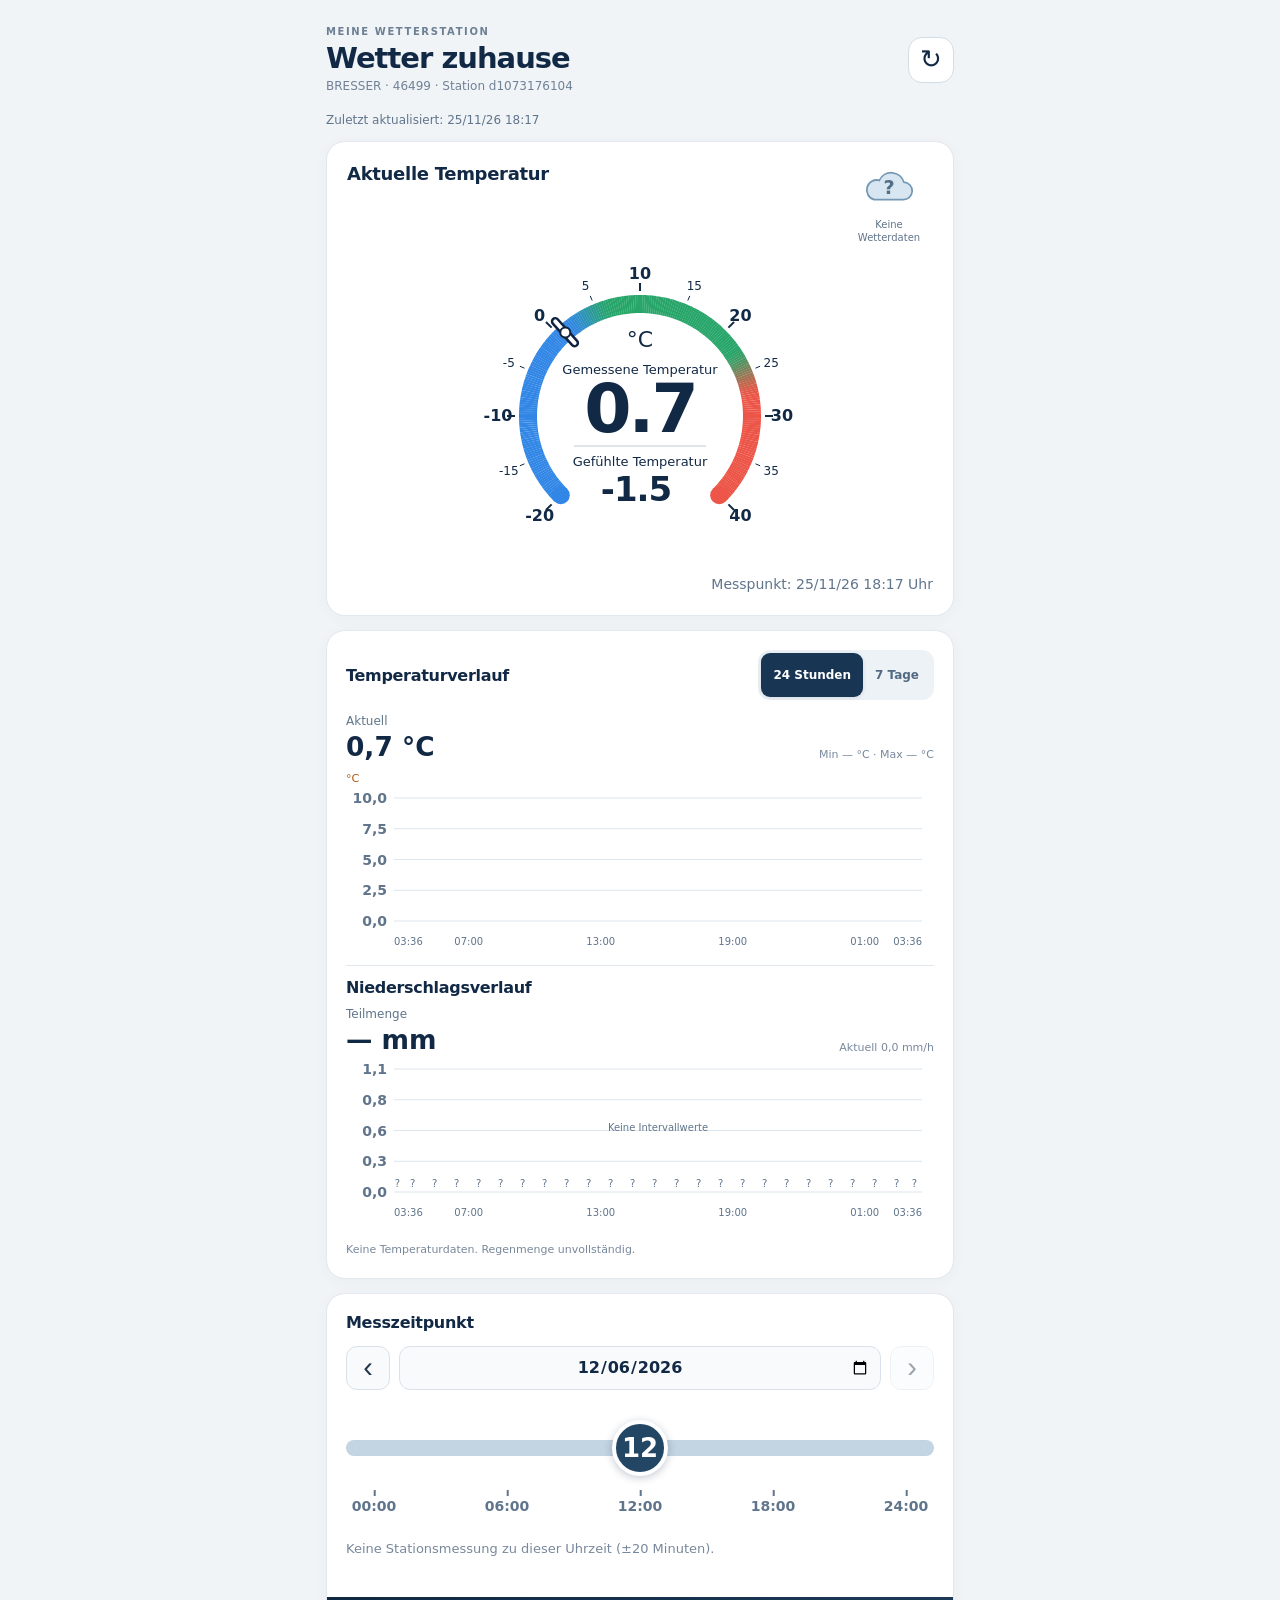
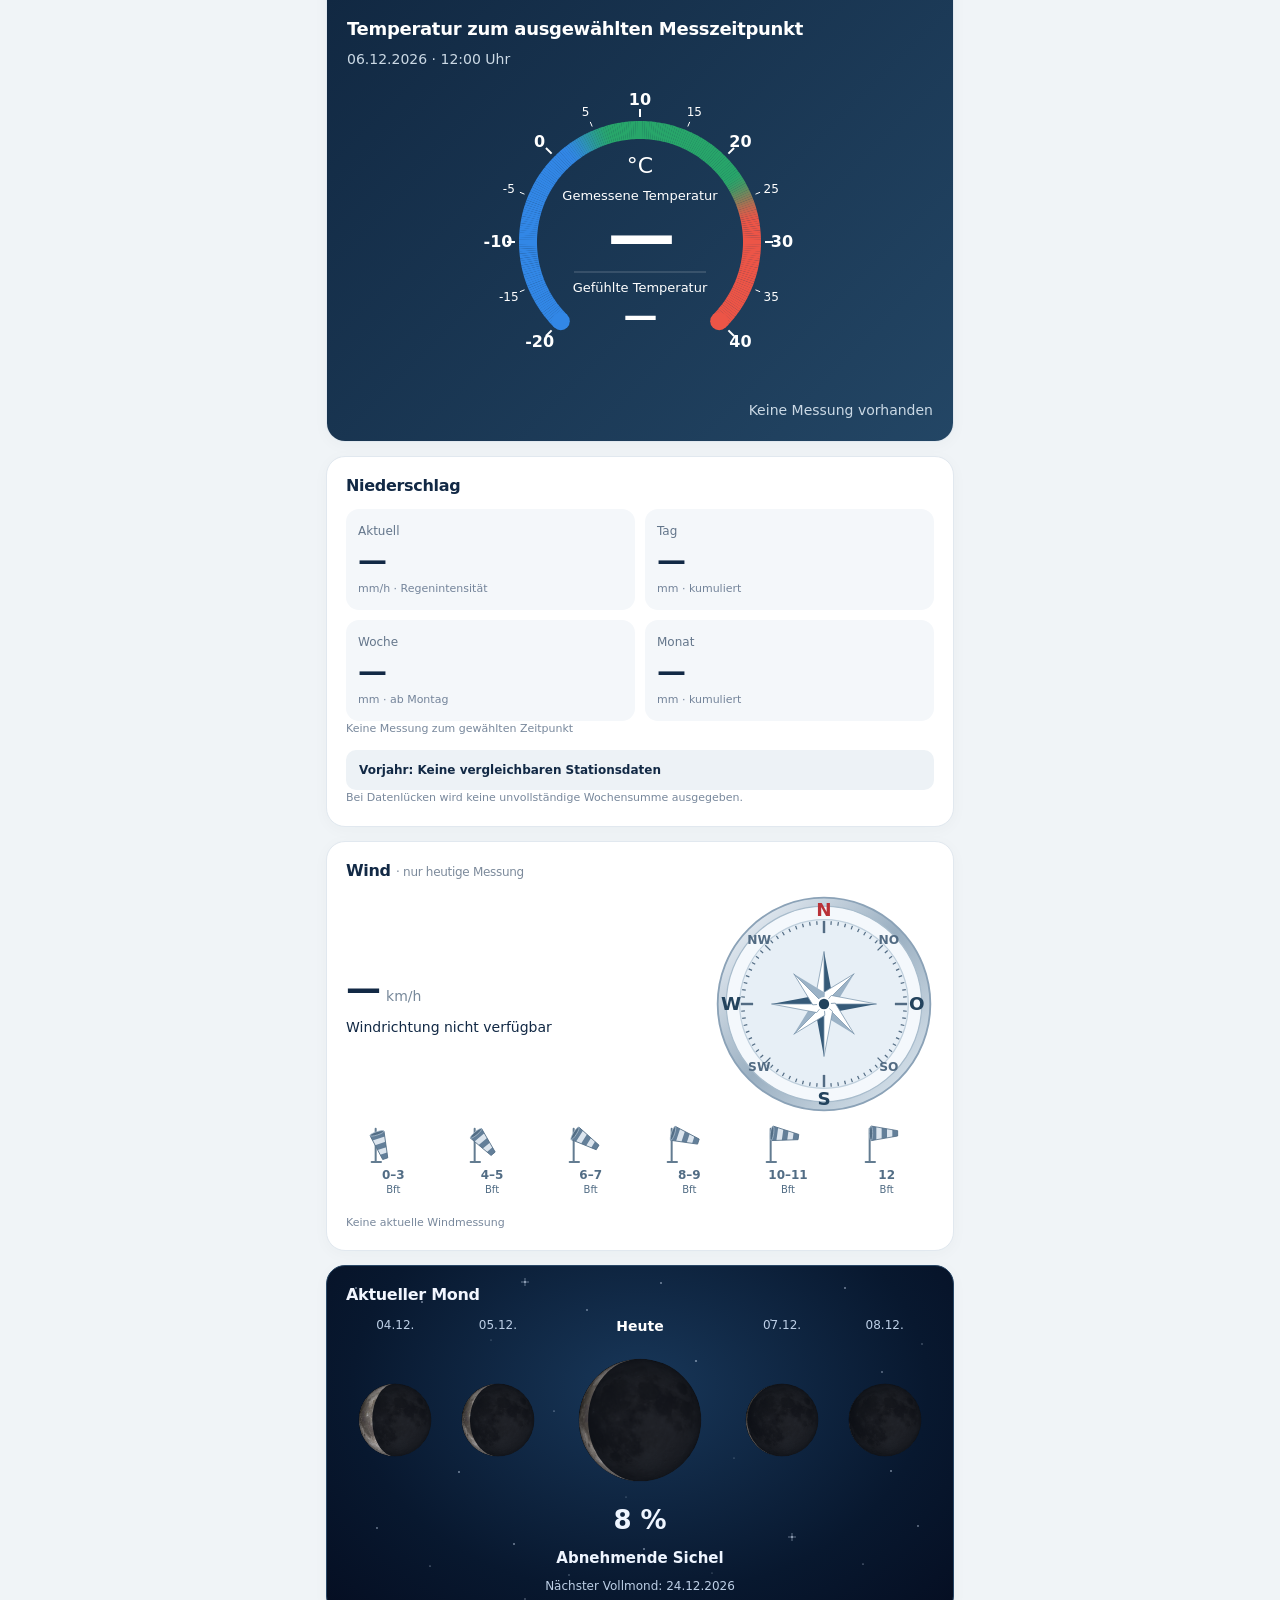
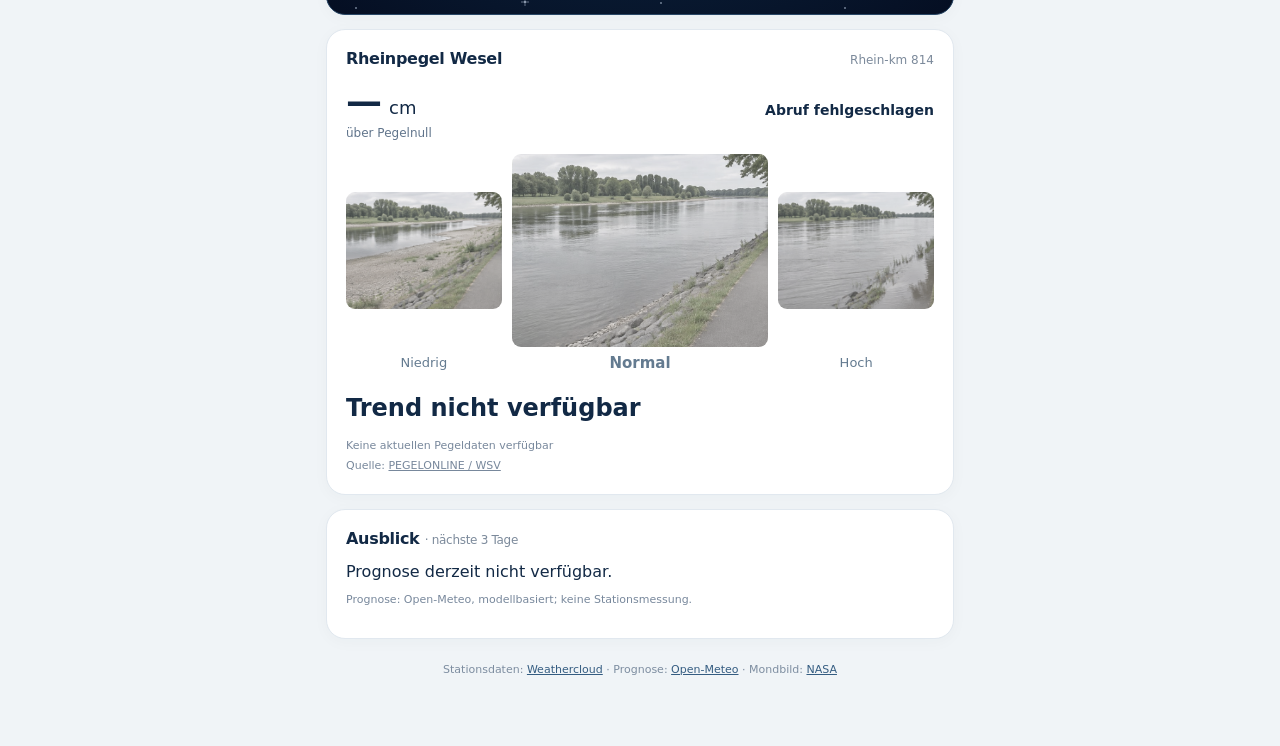
==== commit 0330c3a6: "Show latest rain totals today and distinguish measured zero in charts" ====
--- a/index.html
+++ b/index.html
@@ -1,4 +1,4 @@
-<!doctype html><html lang="de"><head><meta charset="UTF-8"><meta name="viewport" content="width=device-width,initial-scale=1,viewport-fit=cover"><meta name="theme-color" content="#102440"><meta name="apple-mobile-web-app-capable" content="yes"><meta name="apple-mobile-web-app-status-bar-style" content="default"><meta name="description" content="Wetterdaten der eigenen BRESSER-Station"><link rel="manifest" href="manifest.webmanifest"><link rel="icon" href="icon.svg" type="image/svg+xml"><title>BRESSER · Wetter zuhause</title><link rel="stylesheet" href="styles.css?v=33"></head><body><main class="shell"><header class="top"><div><div class="eyebrow">MEINE WETTERSTATION</div><h1>Wetter zuhause</h1><div class="sub">BRESSER · 46499 · Station d1073176104</div></div><button class="icon-button" id="refresh" aria-label="Aktualisieren" title="Aktualisieren">↻</button></header><div class="source" id="status" role="status">Lade Stationsdaten …</div>
+<!doctype html><html lang="de"><head><meta charset="UTF-8"><meta name="viewport" content="width=device-width,initial-scale=1,viewport-fit=cover"><meta name="theme-color" content="#102440"><meta name="apple-mobile-web-app-capable" content="yes"><meta name="apple-mobile-web-app-status-bar-style" content="default"><meta name="description" content="Wetterdaten der eigenen BRESSER-Station"><link rel="manifest" href="manifest.webmanifest"><link rel="icon" href="icon.svg" type="image/svg+xml"><title>BRESSER · Wetter zuhause</title><link rel="stylesheet" href="styles.css?v=34"></head><body><main class="shell"><header class="top"><div><div class="eyebrow">MEINE WETTERSTATION</div><h1>Wetter zuhause</h1><div class="sub">BRESSER · 46499 · Station d1073176104</div></div><button class="icon-button" id="refresh" aria-label="Aktualisieren" title="Aktualisieren">↻</button></header><div class="source" id="status" role="status">Lade Stationsdaten …</div>
   
 <section class="panel temperature-card current-temperature" aria-labelledby="current-title">
   <div class="current-weather-heading"><h2 class="section-title" id="current-title">Aktuelle Temperatur</h2><div class="weather-badge" id="current-weather" role="img" data-weather="unknown" aria-label="Wetterdaten werden geladen"><svg viewBox="0 0 64 64" width="56" height="56" aria-hidden="true" focusable="false"><g class="weather-scene" data-kind="sun"><g class="weather-sun-rays" stroke="#e4a62c" stroke-width="3" stroke-linecap="round"><path d="M30 3V8 M30 40V45 M9 24H14 M46 24H51 M15 9L19 13 M41 35L45 39 M15 39L19 35 M41 13L45 9"/></g><circle cx="30" cy="24" r="12" fill="#ffd466" stroke="#e4a62c" stroke-width="2"/></g><g class="weather-scene" data-kind="moon"><path d="M40 7 A19 19 0 1 0 54 36 A18 18 0 0 1 40 7 Z" fill="#b8cff1" stroke="#799ccb" stroke-width="2"/><path d="M15 8V15 M12 11.5H18 M53 7V12 M50.5 9.5H55.5" stroke="#e4b957" stroke-width="2" stroke-linecap="round"/></g><g class="weather-scene" data-kind="partly"><g class="weather-sun-rays" stroke="#e4a62c" stroke-width="3" stroke-linecap="round"><path d="M30 3V8 M30 40V45 M9 24H14 M46 24H51 M15 9L19 13 M41 35L45 39 M15 39L19 35 M41 13L45 9"/></g><circle cx="30" cy="24" r="12" fill="#ffd466" stroke="#e4a62c" stroke-width="2"/><g transform="translate(0 6)"><path d="M15 43 H48 A10 10 0 0 0 49 23 A15 15 0 0 0 21 21 A11 11 0 0 0 15 43 Z" fill="#d8e6f1" stroke="#7498b3" stroke-width="2"/></g></g><g class="weather-scene" data-kind="partly-night"><path d="M40 7 A19 19 0 1 0 54 36 A18 18 0 0 1 40 7 Z" fill="#b8cff1" stroke="#799ccb" stroke-width="2"/><path d="M15 8V15 M12 11.5H18 M53 7V12 M50.5 9.5H55.5" stroke="#e4b957" stroke-width="2" stroke-linecap="round"/><g transform="translate(0 6)"><path d="M15 43 H48 A10 10 0 0 0 49 23 A15 15 0 0 0 21 21 A11 11 0 0 0 15 43 Z" fill="#d8e6f1" stroke="#7498b3" stroke-width="2"/></g></g><g class="weather-scene" data-kind="cloudy"><path d="M15 43 H48 A10 10 0 0 0 49 23 A15 15 0 0 0 21 21 A11 11 0 0 0 15 43 Z" fill="#d8e6f1" stroke="#7498b3" stroke-width="2"/></g><g class="weather-scene" data-kind="rain"><path d="M15 43 H48 A10 10 0 0 0 49 23 A15 15 0 0 0 21 21 A11 11 0 0 0 15 43 Z" fill="#d8e6f1" stroke="#7498b3" stroke-width="2"/><g class="weather-rain" stroke="#4b9ad9" stroke-width="3" stroke-linecap="round"><path d="M20 49L17 55"/><path d="M33 47L30 53"/><path d="M46 49L43 55"/></g></g><g class="weather-scene" data-kind="drizzle"><path d="M15 43 H48 A10 10 0 0 0 49 23 A15 15 0 0 0 21 21 A11 11 0 0 0 15 43 Z" fill="#d8e6f1" stroke="#7498b3" stroke-width="2"/><g class="weather-rain" stroke="#4b9ad9" stroke-width="3" stroke-linecap="round"><path d="M20 49L17 55"/><path d="M33 47L30 53"/><path d="M46 49L43 55"/></g></g><g class="weather-scene" data-kind="snow"><g class="weather-snow" fill="none" stroke="#67add8" stroke-width="2.5" stroke-linecap="round"><path d="M32 10V54 M13 21L51 43 M13 43L51 21 M26 15L32 21L38 15 M26 49L32 43L38 49 M14 28L23 27L21 18 M43 46L41 37L50 36 M21 46L23 37L14 36 M50 28L41 27L43 18"/></g></g><g class="weather-scene" data-kind="ice"><path d="M15 43 H48 A10 10 0 0 0 49 23 A15 15 0 0 0 21 21 A11 11 0 0 0 15 43 Z" fill="#d8e6f1" stroke="#7498b3" stroke-width="2"/><g class="weather-rain" stroke="#4b9ad9" stroke-width="3" stroke-linecap="round"><path d="M20 49L17 55"/><path d="M33 47L30 53"/><path d="M46 49L43 55"/></g><path d="M51 47V60 M46 50L56 57 M46 57L56 50" stroke="#9ecbe3" stroke-width="1.5"/></g><g class="weather-scene" data-kind="storm"><path d="M15 43 H48 A10 10 0 0 0 49 23 A15 15 0 0 0 21 21 A11 11 0 0 0 15 43 Z" fill="#d8e6f1" stroke="#7498b3" stroke-width="2"/><g class="weather-wind" fill="none" stroke="#6192b4" stroke-width="3" stroke-linecap="round"><path d="M8 29H43 Q53 29 53 22 Q53 16 47 18 M13 40H49 Q59 40 57 46 Q55 51 50 48 M8 51H33"/></g></g><g class="weather-scene" data-kind="thunder"><path d="M15 43 H48 A10 10 0 0 0 49 23 A15 15 0 0 0 21 21 A11 11 0 0 0 15 43 Z" fill="#d8e6f1" stroke="#7498b3" stroke-width="2"/><path class="weather-lightning" d="M34 32 L24 49 H33 L28 61 L46 41 H36 L42 32 Z" fill="#f2b947" stroke="#d99529" stroke-width="1"/></g><g class="weather-scene" data-kind="fog"><path d="M15 43 H48 A10 10 0 0 0 49 23 A15 15 0 0 0 21 21 A11 11 0 0 0 15 43 Z" fill="#d8e6f1" stroke="#7498b3" stroke-width="2"/><g stroke="#91aabf" stroke-width="3" stroke-linecap="round"><path d="M10 48H52 M17 55H57 M7 61H44"/></g></g><g class="weather-scene" data-kind="unknown"><path d="M15 43 H48 A10 10 0 0 0 49 23 A15 15 0 0 0 21 21 A11 11 0 0 0 15 43 Z" fill="#d8e6f1" stroke="#7498b3" stroke-width="2"/><text x="32" y="37" text-anchor="middle" fill="#526f87" font-family="system-ui,sans-serif" font-size="22" font-weight="700">?</text></g></svg><span class="weather-caption" id="current-weather-label" aria-hidden="true">Wetter l&#228;dt &#8230;</span></div></div>
@@ -549,7 +549,7 @@
  </div>
   <div class="temperature-accessible" role="status"></div>
   <div class="temperature-meta" id="reading-time">Keine Messung verfügbar</div>
-</section></section><section class="panel"><div class="section-title">Niederschlag</div><div class="metrics"><div class="metric"><span>Aktuell</span><strong id="rainrate">—</strong><small>mm/h · Regenintensität</small></div><div class="metric"><span>Tag</span><strong id="rainday">—</strong><small>mm · kumuliert</small></div><div class="metric"><span>Woche</span><strong id="rainweek">—</strong><small>mm · ab Montag</small></div><div class="metric"><span>Monat</span><strong id="rainmonth">—</strong><small>mm · kumuliert</small></div></div><div class="comparison" id="compare">Vorjahr: Keine Vergleichsdaten</div><div class="tiny">Bei Datenlücken wird keine unvollständige Wochensumme ausgegeben.</div></section><section class="panel wind-panel" aria-labelledby="wind-title"><div class="section-title" id="wind-title">Wind <span class="light">&#183; nur heutige Messung</span></div>
+</section></section><section class="panel"><div class="section-title">Niederschlag</div><div class="metrics"><div class="metric"><span>Aktuell</span><strong id="rainrate">—</strong><small>mm/h · Regenintensität</small></div><div class="metric"><span>Tag</span><strong id="rainday">—</strong><small>mm · kumuliert</small></div><div class="metric"><span>Woche</span><strong id="rainweek">—</strong><small>mm · ab Montag</small></div><div class="metric"><span>Monat</span><strong id="rainmonth">—</strong><small>mm · kumuliert</small></div></div><div class="tiny" id="rain-time" role="status"></div><div class="comparison" id="compare">Vorjahr: Keine Vergleichsdaten</div><div class="tiny">Bei Datenlücken wird keine unvollständige Wochensumme ausgegeben.</div></section><section class="panel wind-panel" aria-labelledby="wind-title"><div class="section-title" id="wind-title">Wind <span class="light">&#183; nur heutige Messung</span></div>
 <div class="wind-overview" style="display:flex;width:100%;gap:16px;align-items:center"><div class="wind-values" style="flex:1 1 0;min-width:0"><div class="wind-main"><strong id="wind">&#8212;</strong> <span>km/h</span></div><div class="wind-origin" id="direction">Windrichtung nicht verf&#252;gbar</div></div><div class="wind-compass" id="wind-compass" role="img" aria-label="Keine Windrichtung vorhanden" style="flex:0 0 auto;width:clamp(132px,38vw,220px);max-width:50%;margin-left:auto;color:#23435d">
 <svg viewBox="0 0 180 180" width="220" height="220" style="display:block;width:100%;height:auto" aria-hidden="true" focusable="false">
 <defs><linearGradient id="compass-bezel" x1="0" y1="0" x2="1" y2="1"><stop offset="0" stop-color="#f8fbff"/><stop offset=".5" stop-color="#9aafc1"/><stop offset="1" stop-color="#e4edf4"/></linearGradient></defs>
@@ -563,4 +563,4 @@
 </svg></div></div>
 <div class="temperature-accessible" id="wind-strength" role="status">Keine Windmessung vorhanden</div>
 <div class="windsock-scale" aria-hidden="true" style="display:grid;grid-template-columns:repeat(6,minmax(0,1fr));gap:4px;width:100%"><div class="windsock-level" id="windsock-0" data-active="false"><svg viewBox="0 0 72 72" width="48" height="48" style="display:block;width:100%;max-width:48px;height:auto;opacity:1" aria-hidden="true" focusable="false"><path d="M10 13 V63 M4 63 H18" fill="none" stroke="#637c91" stroke-width="3" stroke-linecap="round"/><g transform="rotate(72 12 20)"><path d="M12 9 L52 16 L52 24 L12 31 Z" class="windsock-fabric" fill="#dce5ee"/><path d="M12 9 L20 10.4 L20 29.6 L12 31 Z M28 11.8 L36 13.2 L36 26.8 L28 28.2 Z M44 14.6 L52 16 L52 24 L44 25.4 Z" class="windsock-stripes" fill="#637f99"/><path d="M12 9 L52 16 L52 24 L12 31 Z" fill="none" class="windsock-outline" stroke="#526d85" stroke-width="1.2"/><ellipse cx="12" cy="20" rx="2.5" ry="11" class="windsock-mouth" fill="#526d85" stroke="#b4c6d6" stroke-width="1"/></g></svg><span class="windsock-caption">0&#8211;3<small>Bft</small></span></div><div class="windsock-level" id="windsock-1" data-active="false"><svg viewBox="0 0 72 72" width="48" height="48" style="display:block;width:100%;max-width:48px;height:auto;opacity:1" aria-hidden="true" focusable="false"><path d="M10 13 V63 M4 63 H18" fill="none" stroke="#637c91" stroke-width="3" stroke-linecap="round"/><g transform="rotate(50 12 20)"><path d="M12 9 L52 16 L52 24 L12 31 Z" class="windsock-fabric" fill="#dce5ee"/><path d="M12 9 L20 10.4 L20 29.6 L12 31 Z M28 11.8 L36 13.2 L36 26.8 L28 28.2 Z M44 14.6 L52 16 L52 24 L44 25.4 Z" class="windsock-stripes" fill="#637f99"/><path d="M12 9 L52 16 L52 24 L12 31 Z" fill="none" class="windsock-outline" stroke="#526d85" stroke-width="1.2"/><ellipse cx="12" cy="20" rx="2.5" ry="11" class="windsock-mouth" fill="#526d85" stroke="#b4c6d6" stroke-width="1"/></g></svg><span class="windsock-caption">4&#8211;5<small>Bft</small></span></div><div class="windsock-level" id="windsock-2" data-active="false"><svg viewBox="0 0 72 72" width="48" height="48" style="display:block;width:100%;max-width:48px;height:auto;opacity:1" aria-hidden="true" focusable="false"><path d="M10 13 V63 M4 63 H18" fill="none" stroke="#637c91" stroke-width="3" stroke-linecap="round"/><g transform="rotate(32 12 20)"><path d="M12 9 L52 16 L52 24 L12 31 Z" class="windsock-fabric" fill="#dce5ee"/><path d="M12 9 L20 10.4 L20 29.6 L12 31 Z M28 11.8 L36 13.2 L36 26.8 L28 28.2 Z M44 14.6 L52 16 L52 24 L44 25.4 Z" class="windsock-stripes" fill="#637f99"/><path d="M12 9 L52 16 L52 24 L12 31 Z" fill="none" class="windsock-outline" stroke="#526d85" stroke-width="1.2"/><ellipse cx="12" cy="20" rx="2.5" ry="11" class="windsock-mouth" fill="#526d85" stroke="#b4c6d6" stroke-width="1"/></g></svg><span class="windsock-caption">6&#8211;7<small>Bft</small></span></div><div class="windsock-level" id="windsock-3" data-active="false"><svg viewBox="0 0 72 72" width="48" height="48" style="display:block;width:100%;max-width:48px;height:auto;opacity:1" aria-hidden="true" focusable="false"><path d="M10 13 V63 M4 63 H18" fill="none" stroke="#637c91" stroke-width="3" stroke-linecap="round"/><g transform="rotate(18 12 20)"><path d="M12 9 L52 16 L52 24 L12 31 Z" class="windsock-fabric" fill="#dce5ee"/><path d="M12 9 L20 10.4 L20 29.6 L12 31 Z M28 11.8 L36 13.2 L36 26.8 L28 28.2 Z M44 14.6 L52 16 L52 24 L44 25.4 Z" class="windsock-stripes" fill="#637f99"/><path d="M12 9 L52 16 L52 24 L12 31 Z" fill="none" class="windsock-outline" stroke="#526d85" stroke-width="1.2"/><ellipse cx="12" cy="20" rx="2.5" ry="11" class="windsock-mouth" fill="#526d85" stroke="#b4c6d6" stroke-width="1"/></g></svg><span class="windsock-caption">8&#8211;9<small>Bft</small></span></div><div class="windsock-level" id="windsock-4" data-active="false"><svg viewBox="0 0 72 72" width="48" height="48" style="display:block;width:100%;max-width:48px;height:auto;opacity:1" aria-hidden="true" focusable="false"><path d="M10 13 V63 M4 63 H18" fill="none" stroke="#637c91" stroke-width="3" stroke-linecap="round"/><g transform="rotate(8 12 20)"><path d="M12 9 L52 16 L52 24 L12 31 Z" class="windsock-fabric" fill="#dce5ee"/><path d="M12 9 L20 10.4 L20 29.6 L12 31 Z M28 11.8 L36 13.2 L36 26.8 L28 28.2 Z M44 14.6 L52 16 L52 24 L44 25.4 Z" class="windsock-stripes" fill="#637f99"/><path d="M12 9 L52 16 L52 24 L12 31 Z" fill="none" class="windsock-outline" stroke="#526d85" stroke-width="1.2"/><ellipse cx="12" cy="20" rx="2.5" ry="11" class="windsock-mouth" fill="#526d85" stroke="#b4c6d6" stroke-width="1"/></g></svg><span class="windsock-caption">10&#8211;11<small>Bft</small></span></div><div class="windsock-level" id="windsock-5" data-active="false"><svg viewBox="0 0 72 72" width="48" height="48" style="display:block;width:100%;max-width:48px;height:auto;opacity:1" aria-hidden="true" focusable="false"><path d="M10 13 V63 M4 63 H18" fill="none" stroke="#637c91" stroke-width="3" stroke-linecap="round"/><g transform="rotate(0 12 20)"><path d="M12 9 L52 16 L52 24 L12 31 Z" class="windsock-fabric" fill="#dce5ee"/><path d="M12 9 L20 10.4 L20 29.6 L12 31 Z M28 11.8 L36 13.2 L36 26.8 L28 28.2 Z M44 14.6 L52 16 L52 24 L44 25.4 Z" class="windsock-stripes" fill="#637f99"/><path d="M12 9 L52 16 L52 24 L12 31 Z" fill="none" class="windsock-outline" stroke="#526d85" stroke-width="1.2"/><ellipse cx="12" cy="20" rx="2.5" ry="11" class="windsock-mouth" fill="#526d85" stroke="#b4c6d6" stroke-width="1"/></g></svg><span class="windsock-caption">12<small>Bft</small></span></div></div>
-<div class="tiny" id="wind-time"></div></section><section class="panel moon-panel" aria-labelledby="moon-title"><h2 class="section-title" id="moon-title">Aktueller Mond</h2><div class="moon-timeline" role="group" aria-label="Mondphasen von vorgestern bis &#252;bermorgen"><div class="moon-day" data-offset="-2" style="--moon-column:1"><div class="moon-day-label" id="moon-day-prev2">&#8212;</div><div class="moon-day-graphic" id="moon-graphic-prev2" role="img" aria-label="Mondphase wird berechnet"><svg viewBox="10 10 140 140" width="160" height="160" style="display:block;width:100%;height:auto" aria-hidden="true" focusable="false"><defs><clipPath id="moon-photo-disc-prev2"><circle cx="80" cy="80" r="58"/></clipPath><clipPath id="moon-photo-light-prev2"><path id="moon-lit-prev2" d=""/></clipPath></defs><g clip-path="url(#moon-photo-disc-prev2)"><circle cx="80" cy="80" r="58" fill="#080c12"/><image href="assets/moon-full-nasa.jpg" x="11.80" y="14.78" width="135.98" height="130.24" preserveAspectRatio="xMidYMid meet" opacity=".10"/><image href="assets/moon-full-nasa.jpg" x="11.80" y="14.78" width="135.98" height="130.24" preserveAspectRatio="xMidYMid meet" clip-path="url(#moon-photo-light-prev2)"/></g></svg></div></div><div class="moon-day" data-offset="-1" style="--moon-column:2"><div class="moon-day-label" id="moon-day-prev1">&#8212;</div><div class="moon-day-graphic" id="moon-graphic-prev1" role="img" aria-label="Mondphase wird berechnet"><svg viewBox="10 10 140 140" width="160" height="160" style="display:block;width:100%;height:auto" aria-hidden="true" focusable="false"><defs><clipPath id="moon-photo-disc-prev1"><circle cx="80" cy="80" r="58"/></clipPath><clipPath id="moon-photo-light-prev1"><path id="moon-lit-prev1" d=""/></clipPath></defs><g clip-path="url(#moon-photo-disc-prev1)"><circle cx="80" cy="80" r="58" fill="#080c12"/><image href="assets/moon-full-nasa.jpg" x="11.80" y="14.78" width="135.98" height="130.24" preserveAspectRatio="xMidYMid meet" opacity=".10"/><image href="assets/moon-full-nasa.jpg" x="11.80" y="14.78" width="135.98" height="130.24" preserveAspectRatio="xMidYMid meet" clip-path="url(#moon-photo-light-prev1)"/></g></svg></div></div><div class="moon-day moon-day-current" data-offset="0" style="--moon-column:3"><div class="moon-day-label" id="moon-day-today">Heute</div><div class="moon-day-graphic" id="moon-graphic" role="img" aria-label="Mondphase wird berechnet"><svg viewBox="10 10 140 140" width="160" height="160" style="display:block;width:100%;height:auto" aria-hidden="true" focusable="false"><defs><clipPath id="moon-photo-disc-today"><circle cx="80" cy="80" r="58"/></clipPath><clipPath id="moon-photo-light-today"><path id="moon-lit" d=""/></clipPath></defs><g clip-path="url(#moon-photo-disc-today)"><circle cx="80" cy="80" r="58" fill="#080c12"/><image href="assets/moon-full-nasa.jpg" x="11.80" y="14.78" width="135.98" height="130.24" preserveAspectRatio="xMidYMid meet" opacity=".10"/><image href="assets/moon-full-nasa.jpg" x="11.80" y="14.78" width="135.98" height="130.24" preserveAspectRatio="xMidYMid meet" clip-path="url(#moon-photo-light-today)"/></g></svg></div><strong class="moon-current-percent" id="moon-illumination">&#8212;</strong></div><div class="moon-day" data-offset="1" style="--moon-column:4"><div class="moon-day-label" id="moon-day-next1">&#8212;</div><div class="moon-day-graphic" id="moon-graphic-next1" role="img" aria-label="Mondphase wird berechnet"><svg viewBox="10 10 140 140" width="160" height="160" style="display:block;width:100%;height:auto" aria-hidden="true" focusable="false"><defs><clipPath id="moon-photo-disc-next1"><circle cx="80" cy="80" r="58"/></clipPath><clipPath id="moon-photo-light-next1"><path id="moon-lit-next1" d=""/></clipPath></defs><g clip-path="url(#moon-photo-disc-next1)"><circle cx="80" cy="80" r="58" fill="#080c12"/><image href="assets/moon-full-nasa.jpg" x="11.80" y="14.78" width="135.98" height="130.24" preserveAspectRatio="xMidYMid meet" opacity=".10"/><image href="assets/moon-full-nasa.jpg" x="11.80" y="14.78" width="135.98" height="130.24" preserveAspectRatio="xMidYMid meet" clip-path="url(#moon-photo-light-next1)"/></g></svg></div></div><div class="moon-day" data-offset="2" style="--moon-column:5"><div class="moon-day-label" id="moon-day-next2">&#8212;</div><div class="moon-day-graphic" id="moon-graphic-next2" role="img" aria-label="Mondphase wird berechnet"><svg viewBox="10 10 140 140" width="160" height="160" style="display:block;width:100%;height:auto" aria-hidden="true" focusable="false"><defs><clipPath id="moon-photo-disc-next2"><circle cx="80" cy="80" r="58"/></clipPath><clipPath id="moon-photo-light-next2"><path id="moon-lit-next2" d=""/></clipPath></defs><g clip-path="url(#moon-photo-disc-next2)"><circle cx="80" cy="80" r="58" fill="#080c12"/><image href="assets/moon-full-nasa.jpg" x="11.80" y="14.78" width="135.98" height="130.24" preserveAspectRatio="xMidYMid meet" opacity=".10"/><image href="assets/moon-full-nasa.jpg" x="11.80" y="14.78" width="135.98" height="130.24" preserveAspectRatio="xMidYMid meet" clip-path="url(#moon-photo-light-next2)"/></g></svg></div></div></div><div class="moon-phase-name" id="moon-phase">Mondphase wird berechnet &#8230;</div><div class="moon-next-full" id="moon-next-full">N&#228;chster Vollmond wird berechnet &#8230;</div><div class="temperature-accessible" id="moon-trend"></div><div class="temperature-accessible" id="moon-time"></div></section><section class="panel river-panel" id="river-panel" aria-labelledby="river-title"><div class="river-heading"><h2 class="section-title" id="river-title">Rheinpegel Wesel</h2><span class="light">Rhein-km 814</span></div><div class="river-readout"><div><strong id="river-value">&#8212;</strong><span class="river-unit">cm</span><div class="river-reference">&#252;ber Pegelnull</div></div><span class="river-state" id="river-state" role="status">Wird geladen &#8230;</span></div><div class="river-scale" role="group" aria-label="Einordnung des Wasserstands"><div class="river-level-card" id="river-low" data-current="false" data-position="side" style="--river-column:1"><div class="river-scene" style="background-position:0% 60%" role="img" aria-label="Niedrigwasser"></div><span>Niedrig</span></div><div class="river-level-card" id="river-normal" data-current="false" data-position="center" style="--river-column:2"><div class="river-scene" style="background-position:50% 60%" role="img" aria-label="Normalwasser"></div><span>Normal</span></div><div class="river-level-card" id="river-high" data-current="false" data-position="side" style="--river-column:3"><div class="river-scene" style="background-position:100% 60%" role="img" aria-label="Hochwasser"></div><span>Hoch</span></div></div><div class="river-trend" id="river-trend" role="status">Trend wird geladen &#8230;</div><div class="river-time tiny" id="river-time">Pegeldaten werden geladen &#8230;</div><div class="river-source tiny">Quelle: <a href="https://pegelonline.wsv.de/gast/stammdaten?pegelnr=2770040" target="_blank" rel="noreferrer">PEGELONLINE / WSV</a></div></section><section class="panel"><div class="section-title">Ausblick <span class="light">· nächste 3 Tage</span></div><div class="forecast" id="forecast"><p>Prognose wird geladen …</p></div><p class="tiny">Prognose: Open-Meteo, modellbasiert; keine Stationsmessung.</p></section><footer>Stationsdaten: <a href="https://app.weathercloud.net/d1073176104" target="_blank" rel="noreferrer">Weathercloud</a> · Prognose: <a href="https://open-meteo.com/" target="_blank" rel="noreferrer">Open-Meteo</a> &#183; Mondbild: <a href="https://science.nasa.gov/moon/moon-phases/" target="_blank" rel="noreferrer">NASA</a></footer></main><script src="history.js?v=33" defer></script><script src="app.js?v=33" defer></script></body></html>
+<div class="tiny" id="wind-time"></div></section><section class="panel moon-panel" aria-labelledby="moon-title"><h2 class="section-title" id="moon-title">Aktueller Mond</h2><div class="moon-timeline" role="group" aria-label="Mondphasen von vorgestern bis &#252;bermorgen"><div class="moon-day" data-offset="-2" style="--moon-column:1"><div class="moon-day-label" id="moon-day-prev2">&#8212;</div><div class="moon-day-graphic" id="moon-graphic-prev2" role="img" aria-label="Mondphase wird berechnet"><svg viewBox="10 10 140 140" width="160" height="160" style="display:block;width:100%;height:auto" aria-hidden="true" focusable="false"><defs><clipPath id="moon-photo-disc-prev2"><circle cx="80" cy="80" r="58"/></clipPath><clipPath id="moon-photo-light-prev2"><path id="moon-lit-prev2" d=""/></clipPath></defs><g clip-path="url(#moon-photo-disc-prev2)"><circle cx="80" cy="80" r="58" fill="#080c12"/><image href="assets/moon-full-nasa.jpg" x="11.80" y="14.78" width="135.98" height="130.24" preserveAspectRatio="xMidYMid meet" opacity=".10"/><image href="assets/moon-full-nasa.jpg" x="11.80" y="14.78" width="135.98" height="130.24" preserveAspectRatio="xMidYMid meet" clip-path="url(#moon-photo-light-prev2)"/></g></svg></div></div><div class="moon-day" data-offset="-1" style="--moon-column:2"><div class="moon-day-label" id="moon-day-prev1">&#8212;</div><div class="moon-day-graphic" id="moon-graphic-prev1" role="img" aria-label="Mondphase wird berechnet"><svg viewBox="10 10 140 140" width="160" height="160" style="display:block;width:100%;height:auto" aria-hidden="true" focusable="false"><defs><clipPath id="moon-photo-disc-prev1"><circle cx="80" cy="80" r="58"/></clipPath><clipPath id="moon-photo-light-prev1"><path id="moon-lit-prev1" d=""/></clipPath></defs><g clip-path="url(#moon-photo-disc-prev1)"><circle cx="80" cy="80" r="58" fill="#080c12"/><image href="assets/moon-full-nasa.jpg" x="11.80" y="14.78" width="135.98" height="130.24" preserveAspectRatio="xMidYMid meet" opacity=".10"/><image href="assets/moon-full-nasa.jpg" x="11.80" y="14.78" width="135.98" height="130.24" preserveAspectRatio="xMidYMid meet" clip-path="url(#moon-photo-light-prev1)"/></g></svg></div></div><div class="moon-day moon-day-current" data-offset="0" style="--moon-column:3"><div class="moon-day-label" id="moon-day-today">Heute</div><div class="moon-day-graphic" id="moon-graphic" role="img" aria-label="Mondphase wird berechnet"><svg viewBox="10 10 140 140" width="160" height="160" style="display:block;width:100%;height:auto" aria-hidden="true" focusable="false"><defs><clipPath id="moon-photo-disc-today"><circle cx="80" cy="80" r="58"/></clipPath><clipPath id="moon-photo-light-today"><path id="moon-lit" d=""/></clipPath></defs><g clip-path="url(#moon-photo-disc-today)"><circle cx="80" cy="80" r="58" fill="#080c12"/><image href="assets/moon-full-nasa.jpg" x="11.80" y="14.78" width="135.98" height="130.24" preserveAspectRatio="xMidYMid meet" opacity=".10"/><image href="assets/moon-full-nasa.jpg" x="11.80" y="14.78" width="135.98" height="130.24" preserveAspectRatio="xMidYMid meet" clip-path="url(#moon-photo-light-today)"/></g></svg></div><strong class="moon-current-percent" id="moon-illumination">&#8212;</strong></div><div class="moon-day" data-offset="1" style="--moon-column:4"><div class="moon-day-label" id="moon-day-next1">&#8212;</div><div class="moon-day-graphic" id="moon-graphic-next1" role="img" aria-label="Mondphase wird berechnet"><svg viewBox="10 10 140 140" width="160" height="160" style="display:block;width:100%;height:auto" aria-hidden="true" focusable="false"><defs><clipPath id="moon-photo-disc-next1"><circle cx="80" cy="80" r="58"/></clipPath><clipPath id="moon-photo-light-next1"><path id="moon-lit-next1" d=""/></clipPath></defs><g clip-path="url(#moon-photo-disc-next1)"><circle cx="80" cy="80" r="58" fill="#080c12"/><image href="assets/moon-full-nasa.jpg" x="11.80" y="14.78" width="135.98" height="130.24" preserveAspectRatio="xMidYMid meet" opacity=".10"/><image href="assets/moon-full-nasa.jpg" x="11.80" y="14.78" width="135.98" height="130.24" preserveAspectRatio="xMidYMid meet" clip-path="url(#moon-photo-light-next1)"/></g></svg></div></div><div class="moon-day" data-offset="2" style="--moon-column:5"><div class="moon-day-label" id="moon-day-next2">&#8212;</div><div class="moon-day-graphic" id="moon-graphic-next2" role="img" aria-label="Mondphase wird berechnet"><svg viewBox="10 10 140 140" width="160" height="160" style="display:block;width:100%;height:auto" aria-hidden="true" focusable="false"><defs><clipPath id="moon-photo-disc-next2"><circle cx="80" cy="80" r="58"/></clipPath><clipPath id="moon-photo-light-next2"><path id="moon-lit-next2" d=""/></clipPath></defs><g clip-path="url(#moon-photo-disc-next2)"><circle cx="80" cy="80" r="58" fill="#080c12"/><image href="assets/moon-full-nasa.jpg" x="11.80" y="14.78" width="135.98" height="130.24" preserveAspectRatio="xMidYMid meet" opacity=".10"/><image href="assets/moon-full-nasa.jpg" x="11.80" y="14.78" width="135.98" height="130.24" preserveAspectRatio="xMidYMid meet" clip-path="url(#moon-photo-light-next2)"/></g></svg></div></div></div><div class="moon-phase-name" id="moon-phase">Mondphase wird berechnet &#8230;</div><div class="moon-next-full" id="moon-next-full">N&#228;chster Vollmond wird berechnet &#8230;</div><div class="temperature-accessible" id="moon-trend"></div><div class="temperature-accessible" id="moon-time"></div></section><section class="panel river-panel" id="river-panel" aria-labelledby="river-title"><div class="river-heading"><h2 class="section-title" id="river-title">Rheinpegel Wesel</h2><span class="light">Rhein-km 814</span></div><div class="river-readout"><div><strong id="river-value">&#8212;</strong><span class="river-unit">cm</span><div class="river-reference">&#252;ber Pegelnull</div></div><span class="river-state" id="river-state" role="status">Wird geladen &#8230;</span></div><div class="river-scale" role="group" aria-label="Einordnung des Wasserstands"><div class="river-level-card" id="river-low" data-current="false" data-position="side" style="--river-column:1"><div class="river-scene" style="background-position:0% 60%" role="img" aria-label="Niedrigwasser"></div><span>Niedrig</span></div><div class="river-level-card" id="river-normal" data-current="false" data-position="center" style="--river-column:2"><div class="river-scene" style="background-position:50% 60%" role="img" aria-label="Normalwasser"></div><span>Normal</span></div><div class="river-level-card" id="river-high" data-current="false" data-position="side" style="--river-column:3"><div class="river-scene" style="background-position:100% 60%" role="img" aria-label="Hochwasser"></div><span>Hoch</span></div></div><div class="river-trend" id="river-trend" role="status">Trend wird geladen &#8230;</div><div class="river-time tiny" id="river-time">Pegeldaten werden geladen &#8230;</div><div class="river-source tiny">Quelle: <a href="https://pegelonline.wsv.de/gast/stammdaten?pegelnr=2770040" target="_blank" rel="noreferrer">PEGELONLINE / WSV</a></div></section><section class="panel"><div class="section-title">Ausblick <span class="light">· nächste 3 Tage</span></div><div class="forecast" id="forecast"><p>Prognose wird geladen …</p></div><p class="tiny">Prognose: Open-Meteo, modellbasiert; keine Stationsmessung.</p></section><footer>Stationsdaten: <a href="https://app.weathercloud.net/d1073176104" target="_blank" rel="noreferrer">Weathercloud</a> · Prognose: <a href="https://open-meteo.com/" target="_blank" rel="noreferrer">Open-Meteo</a> &#183; Mondbild: <a href="https://science.nasa.gov/moon/moon-phases/" target="_blank" rel="noreferrer">NASA</a></footer></main><script src="history.js?v=34" defer></script><script src="app.js?v=34" defer></script></body></html>
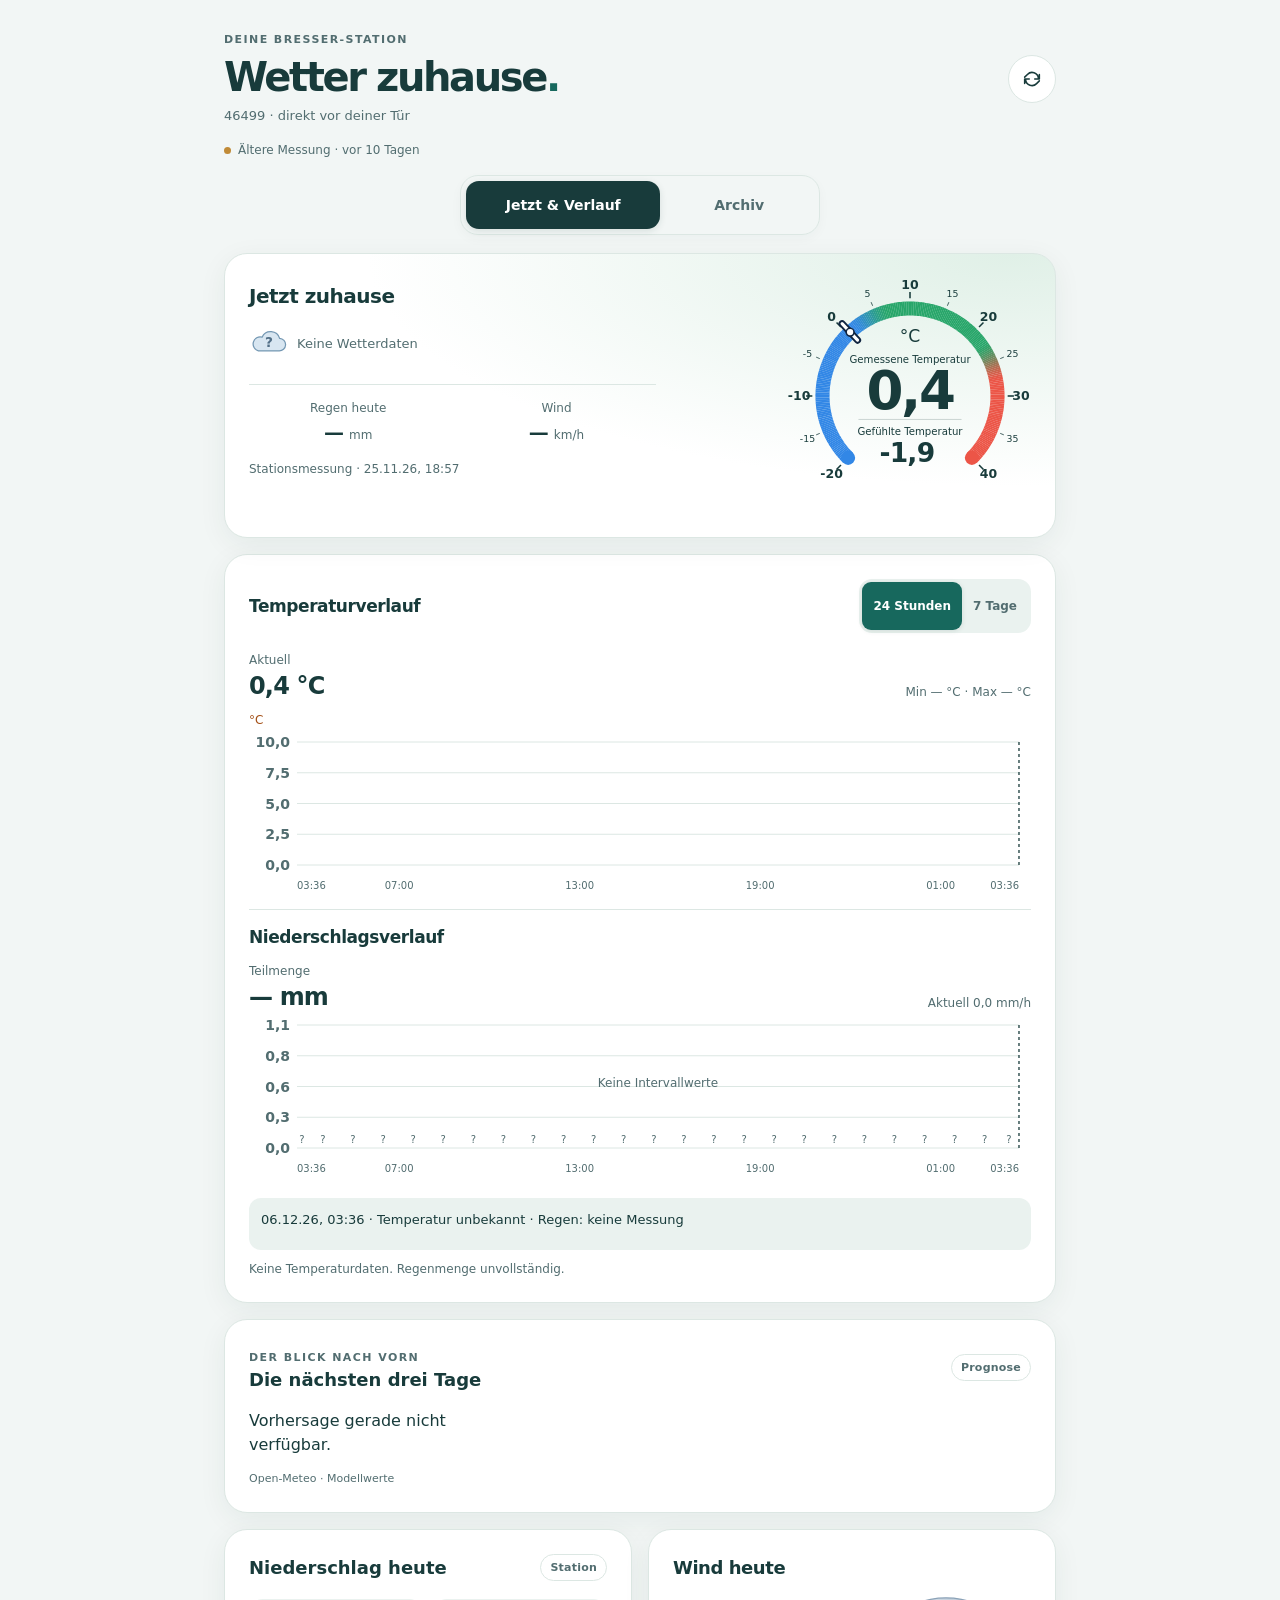
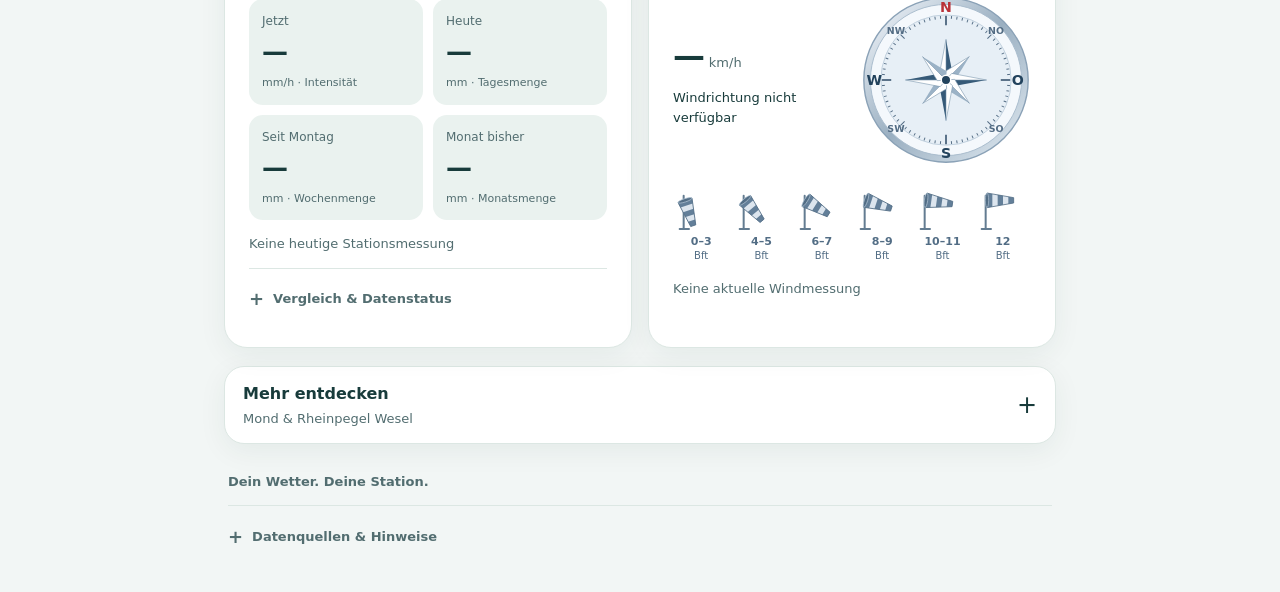
==== commit cbff799e: "Redesign mobile weather UX with separate archive and shared chart inspection" ====
--- a/index.html
+++ b/index.html
@@ -1,7 +1,11 @@
-<!doctype html><html lang="de"><head><meta charset="UTF-8"><meta name="viewport" content="width=device-width,initial-scale=1,viewport-fit=cover"><meta name="theme-color" content="#102440"><meta name="apple-mobile-web-app-capable" content="yes"><meta name="apple-mobile-web-app-status-bar-style" content="default"><meta name="description" content="Wetterdaten der eigenen BRESSER-Station"><link rel="manifest" href="manifest.webmanifest"><link rel="icon" href="icon.svg" type="image/svg+xml"><title>BRESSER · Wetter zuhause</title><link rel="stylesheet" href="styles.css?v=34"></head><body><main class="shell"><header class="top"><div><div class="eyebrow">MEINE WETTERSTATION</div><h1>Wetter zuhause</h1><div class="sub">BRESSER · 46499 · Station d1073176104</div></div><button class="icon-button" id="refresh" aria-label="Aktualisieren" title="Aktualisieren">↻</button></header><div class="source" id="status" role="status">Lade Stationsdaten …</div>
-  
-<section class="panel temperature-card current-temperature" aria-labelledby="current-title">
-  <div class="current-weather-heading"><h2 class="section-title" id="current-title">Aktuelle Temperatur</h2><div class="weather-badge" id="current-weather" role="img" data-weather="unknown" aria-label="Wetterdaten werden geladen"><svg viewBox="0 0 64 64" width="56" height="56" aria-hidden="true" focusable="false"><g class="weather-scene" data-kind="sun"><g class="weather-sun-rays" stroke="#e4a62c" stroke-width="3" stroke-linecap="round"><path d="M30 3V8 M30 40V45 M9 24H14 M46 24H51 M15 9L19 13 M41 35L45 39 M15 39L19 35 M41 13L45 9"/></g><circle cx="30" cy="24" r="12" fill="#ffd466" stroke="#e4a62c" stroke-width="2"/></g><g class="weather-scene" data-kind="moon"><path d="M40 7 A19 19 0 1 0 54 36 A18 18 0 0 1 40 7 Z" fill="#b8cff1" stroke="#799ccb" stroke-width="2"/><path d="M15 8V15 M12 11.5H18 M53 7V12 M50.5 9.5H55.5" stroke="#e4b957" stroke-width="2" stroke-linecap="round"/></g><g class="weather-scene" data-kind="partly"><g class="weather-sun-rays" stroke="#e4a62c" stroke-width="3" stroke-linecap="round"><path d="M30 3V8 M30 40V45 M9 24H14 M46 24H51 M15 9L19 13 M41 35L45 39 M15 39L19 35 M41 13L45 9"/></g><circle cx="30" cy="24" r="12" fill="#ffd466" stroke="#e4a62c" stroke-width="2"/><g transform="translate(0 6)"><path d="M15 43 H48 A10 10 0 0 0 49 23 A15 15 0 0 0 21 21 A11 11 0 0 0 15 43 Z" fill="#d8e6f1" stroke="#7498b3" stroke-width="2"/></g></g><g class="weather-scene" data-kind="partly-night"><path d="M40 7 A19 19 0 1 0 54 36 A18 18 0 0 1 40 7 Z" fill="#b8cff1" stroke="#799ccb" stroke-width="2"/><path d="M15 8V15 M12 11.5H18 M53 7V12 M50.5 9.5H55.5" stroke="#e4b957" stroke-width="2" stroke-linecap="round"/><g transform="translate(0 6)"><path d="M15 43 H48 A10 10 0 0 0 49 23 A15 15 0 0 0 21 21 A11 11 0 0 0 15 43 Z" fill="#d8e6f1" stroke="#7498b3" stroke-width="2"/></g></g><g class="weather-scene" data-kind="cloudy"><path d="M15 43 H48 A10 10 0 0 0 49 23 A15 15 0 0 0 21 21 A11 11 0 0 0 15 43 Z" fill="#d8e6f1" stroke="#7498b3" stroke-width="2"/></g><g class="weather-scene" data-kind="rain"><path d="M15 43 H48 A10 10 0 0 0 49 23 A15 15 0 0 0 21 21 A11 11 0 0 0 15 43 Z" fill="#d8e6f1" stroke="#7498b3" stroke-width="2"/><g class="weather-rain" stroke="#4b9ad9" stroke-width="3" stroke-linecap="round"><path d="M20 49L17 55"/><path d="M33 47L30 53"/><path d="M46 49L43 55"/></g></g><g class="weather-scene" data-kind="drizzle"><path d="M15 43 H48 A10 10 0 0 0 49 23 A15 15 0 0 0 21 21 A11 11 0 0 0 15 43 Z" fill="#d8e6f1" stroke="#7498b3" stroke-width="2"/><g class="weather-rain" stroke="#4b9ad9" stroke-width="3" stroke-linecap="round"><path d="M20 49L17 55"/><path d="M33 47L30 53"/><path d="M46 49L43 55"/></g></g><g class="weather-scene" data-kind="snow"><g class="weather-snow" fill="none" stroke="#67add8" stroke-width="2.5" stroke-linecap="round"><path d="M32 10V54 M13 21L51 43 M13 43L51 21 M26 15L32 21L38 15 M26 49L32 43L38 49 M14 28L23 27L21 18 M43 46L41 37L50 36 M21 46L23 37L14 36 M50 28L41 27L43 18"/></g></g><g class="weather-scene" data-kind="ice"><path d="M15 43 H48 A10 10 0 0 0 49 23 A15 15 0 0 0 21 21 A11 11 0 0 0 15 43 Z" fill="#d8e6f1" stroke="#7498b3" stroke-width="2"/><g class="weather-rain" stroke="#4b9ad9" stroke-width="3" stroke-linecap="round"><path d="M20 49L17 55"/><path d="M33 47L30 53"/><path d="M46 49L43 55"/></g><path d="M51 47V60 M46 50L56 57 M46 57L56 50" stroke="#9ecbe3" stroke-width="1.5"/></g><g class="weather-scene" data-kind="storm"><path d="M15 43 H48 A10 10 0 0 0 49 23 A15 15 0 0 0 21 21 A11 11 0 0 0 15 43 Z" fill="#d8e6f1" stroke="#7498b3" stroke-width="2"/><g class="weather-wind" fill="none" stroke="#6192b4" stroke-width="3" stroke-linecap="round"><path d="M8 29H43 Q53 29 53 22 Q53 16 47 18 M13 40H49 Q59 40 57 46 Q55 51 50 48 M8 51H33"/></g></g><g class="weather-scene" data-kind="thunder"><path d="M15 43 H48 A10 10 0 0 0 49 23 A15 15 0 0 0 21 21 A11 11 0 0 0 15 43 Z" fill="#d8e6f1" stroke="#7498b3" stroke-width="2"/><path class="weather-lightning" d="M34 32 L24 49 H33 L28 61 L46 41 H36 L42 32 Z" fill="#f2b947" stroke="#d99529" stroke-width="1"/></g><g class="weather-scene" data-kind="fog"><path d="M15 43 H48 A10 10 0 0 0 49 23 A15 15 0 0 0 21 21 A11 11 0 0 0 15 43 Z" fill="#d8e6f1" stroke="#7498b3" stroke-width="2"/><g stroke="#91aabf" stroke-width="3" stroke-linecap="round"><path d="M10 48H52 M17 55H57 M7 61H44"/></g></g><g class="weather-scene" data-kind="unknown"><path d="M15 43 H48 A10 10 0 0 0 49 23 A15 15 0 0 0 21 21 A11 11 0 0 0 15 43 Z" fill="#d8e6f1" stroke="#7498b3" stroke-width="2"/><text x="32" y="37" text-anchor="middle" fill="#526f87" font-family="system-ui,sans-serif" font-size="22" font-weight="700">?</text></g></svg><span class="weather-caption" id="current-weather-label" aria-hidden="true">Wetter l&#228;dt &#8230;</span></div></div>
+<!doctype html><html lang="de"><head><meta charset="UTF-8"><meta name="viewport" content="width=device-width,initial-scale=1,viewport-fit=cover"><meta name="theme-color" content="#f2f6f5" media="(prefers-color-scheme: light)"><meta name="theme-color" content="#101d20" media="(prefers-color-scheme: dark)"><meta name="apple-mobile-web-app-capable" content="yes"><meta name="apple-mobile-web-app-status-bar-style" content="default"><meta name="description" content="Wetterdaten der eigenen BRESSER-Station"><link rel="manifest" href="manifest.webmanifest"><link rel="icon" href="icon.svg" type="image/svg+xml"><link rel="apple-touch-icon" sizes="180x180" href="assets/apple-touch-icon.png"><title>BRESSER · Wetter zuhause</title><link rel="stylesheet" href="styles.css?v=35"><link rel="stylesheet" href="mobile.css?v=35"></head><body><a class="skip-link" href="#view-today">Zum Wetter</a><main class="shell">
+<header class="app-header"><div><p class="overline">DEINE BRESSER-STATION</p><h1>Wetter zuhause<span class="brand-dot">.</span></h1><p class="place">46499 · direkt vor deiner Tür</p></div><button class="icon-button" id="refresh" aria-label="Wetterdaten aktualisieren" title="Aktualisieren"><svg viewBox="0 0 24 24" aria-hidden="true"><path d="M20 7v5h-5M4 17v-5h5M19 11a7 7 0 0 0-12-4L4 10m16 4-3 3A7 7 0 0 1 5 13"/></svg></button></header>
+<div class="connection-row"><p class="source" id="status" role="status" data-state="loading">Stationsdaten werden geladen …</p></div>
+<div class="update-banner" id="update-banner" role="status" hidden><span>Eine neue App-Version ist verfügbar.</span><button id="apply-update" type="button">Jetzt aktualisieren</button></div>
+<nav class="view-switch" aria-label="Wetteransicht"><button id="nav-today" type="button" aria-pressed="true" aria-controls="view-today">Jetzt &amp; Verlauf</button><button id="nav-archive" type="button" aria-pressed="false" aria-controls="view-archive">Archiv</button></nav>
+<div id="view-today">
+<section class="panel temperature-card current-temperature now-panel" aria-labelledby="current-title">
+  <div class="current-weather-heading"><h2 class="section-title" id="current-title">Jetzt zuhause</h2><div class="weather-badge" id="current-weather" role="img" data-weather="unknown" aria-label="Wetterdaten werden geladen"><svg viewBox="0 0 64 64" width="56" height="56" aria-hidden="true" focusable="false"><g class="weather-scene" data-kind="sun"><g class="weather-sun-rays" stroke="#e4a62c" stroke-width="3" stroke-linecap="round"><path d="M30 3V8 M30 40V45 M9 24H14 M46 24H51 M15 9L19 13 M41 35L45 39 M15 39L19 35 M41 13L45 9"/></g><circle cx="30" cy="24" r="12" fill="#ffd466" stroke="#e4a62c" stroke-width="2"/></g><g class="weather-scene" data-kind="moon"><path d="M40 7 A19 19 0 1 0 54 36 A18 18 0 0 1 40 7 Z" fill="#b8cff1" stroke="#799ccb" stroke-width="2"/><path d="M15 8V15 M12 11.5H18 M53 7V12 M50.5 9.5H55.5" stroke="#e4b957" stroke-width="2" stroke-linecap="round"/></g><g class="weather-scene" data-kind="partly"><g class="weather-sun-rays" stroke="#e4a62c" stroke-width="3" stroke-linecap="round"><path d="M30 3V8 M30 40V45 M9 24H14 M46 24H51 M15 9L19 13 M41 35L45 39 M15 39L19 35 M41 13L45 9"/></g><circle cx="30" cy="24" r="12" fill="#ffd466" stroke="#e4a62c" stroke-width="2"/><g transform="translate(0 6)"><path d="M15 43 H48 A10 10 0 0 0 49 23 A15 15 0 0 0 21 21 A11 11 0 0 0 15 43 Z" fill="#d8e6f1" stroke="#7498b3" stroke-width="2"/></g></g><g class="weather-scene" data-kind="partly-night"><path d="M40 7 A19 19 0 1 0 54 36 A18 18 0 0 1 40 7 Z" fill="#b8cff1" stroke="#799ccb" stroke-width="2"/><path d="M15 8V15 M12 11.5H18 M53 7V12 M50.5 9.5H55.5" stroke="#e4b957" stroke-width="2" stroke-linecap="round"/><g transform="translate(0 6)"><path d="M15 43 H48 A10 10 0 0 0 49 23 A15 15 0 0 0 21 21 A11 11 0 0 0 15 43 Z" fill="#d8e6f1" stroke="#7498b3" stroke-width="2"/></g></g><g class="weather-scene" data-kind="cloudy"><path d="M15 43 H48 A10 10 0 0 0 49 23 A15 15 0 0 0 21 21 A11 11 0 0 0 15 43 Z" fill="#d8e6f1" stroke="#7498b3" stroke-width="2"/></g><g class="weather-scene" data-kind="rain"><path d="M15 43 H48 A10 10 0 0 0 49 23 A15 15 0 0 0 21 21 A11 11 0 0 0 15 43 Z" fill="#d8e6f1" stroke="#7498b3" stroke-width="2"/><g class="weather-rain" stroke="#4b9ad9" stroke-width="3" stroke-linecap="round"><path d="M20 49L17 55"/><path d="M33 47L30 53"/><path d="M46 49L43 55"/></g></g><g class="weather-scene" data-kind="drizzle"><path d="M15 43 H48 A10 10 0 0 0 49 23 A15 15 0 0 0 21 21 A11 11 0 0 0 15 43 Z" fill="#d8e6f1" stroke="#7498b3" stroke-width="2"/><g class="weather-rain" stroke="#4b9ad9" stroke-width="3" stroke-linecap="round"><path d="M20 49L17 55"/><path d="M33 47L30 53"/><path d="M46 49L43 55"/></g></g><g class="weather-scene" data-kind="snow"><g class="weather-snow" fill="none" stroke="#67add8" stroke-width="2.5" stroke-linecap="round"><path d="M32 10V54 M13 21L51 43 M13 43L51 21 M26 15L32 21L38 15 M26 49L32 43L38 49 M14 28L23 27L21 18 M43 46L41 37L50 36 M21 46L23 37L14 36 M50 28L41 27L43 18"/></g></g><g class="weather-scene" data-kind="ice"><path d="M15 43 H48 A10 10 0 0 0 49 23 A15 15 0 0 0 21 21 A11 11 0 0 0 15 43 Z" fill="#d8e6f1" stroke="#7498b3" stroke-width="2"/><g class="weather-rain" stroke="#4b9ad9" stroke-width="3" stroke-linecap="round"><path d="M20 49L17 55"/><path d="M33 47L30 53"/><path d="M46 49L43 55"/></g><path d="M51 47V60 M46 50L56 57 M46 57L56 50" stroke="#9ecbe3" stroke-width="1.5"/></g><g class="weather-scene" data-kind="storm"><path d="M15 43 H48 A10 10 0 0 0 49 23 A15 15 0 0 0 21 21 A11 11 0 0 0 15 43 Z" fill="#d8e6f1" stroke="#7498b3" stroke-width="2"/><g class="weather-wind" fill="none" stroke="#6192b4" stroke-width="3" stroke-linecap="round"><path d="M8 29H43 Q53 29 53 22 Q53 16 47 18 M13 40H49 Q59 40 57 46 Q55 51 50 48 M8 51H33"/></g></g><g class="weather-scene" data-kind="thunder"><path d="M15 43 H48 A10 10 0 0 0 49 23 A15 15 0 0 0 21 21 A11 11 0 0 0 15 43 Z" fill="#d8e6f1" stroke="#7498b3" stroke-width="2"/><path class="weather-lightning" d="M34 32 L24 49 H33 L28 61 L46 41 H36 L42 32 Z" fill="#f2b947" stroke="#d99529" stroke-width="1"/></g><g class="weather-scene" data-kind="fog"><path d="M15 43 H48 A10 10 0 0 0 49 23 A15 15 0 0 0 21 21 A11 11 0 0 0 15 43 Z" fill="#d8e6f1" stroke="#7498b3" stroke-width="2"/><g stroke="#91aabf" stroke-width="3" stroke-linecap="round"><path d="M10 48H52 M17 55H57 M7 61H44"/></g></g><g class="weather-scene" data-kind="unknown"><path d="M15 43 H48 A10 10 0 0 0 49 23 A15 15 0 0 0 21 21 A11 11 0 0 0 15 43 Z" fill="#d8e6f1" stroke="#7498b3" stroke-width="2"/><text x="32" y="37" text-anchor="middle" fill="#526f87" font-family="system-ui,sans-serif" font-size="22" font-weight="700">?</text></g></svg><span class="weather-caption" id="current-weather-label" aria-hidden="true">Wetter l&#228;dt &#8230;</span></div></div>
   <div class="temperature-gauge" id="current-gauge" data-empty="true">
  <svg viewBox="0 0 320 310" width="320" height="310" style="display:block;width:100%;height:auto" aria-hidden="true" focusable="false">
 <path d="M 80.804 239.196 A 112 112 0 0 1 79.143 237.499" fill="none" stroke="#3287e6" stroke-width="18"/>
@@ -266,23 +270,38 @@
  </svg>
  </div>
   <div class="temperature-accessible" role="status"></div>
-  <div class="temperature-meta" id="current-time">Noch keine aktuelle Messung</div>
+  <div class="now-quick"><div><span>Regen heute</span><strong id="now-rain">—</strong><small>mm</small></div><div><span>Wind</span><strong id="now-wind">—</strong><small>km/h</small></div></div><div class="temperature-meta" id="current-time">Noch keine aktuelle Messung</div>
 </section>
-
-
-<section class="panel history-panel" aria-labelledby="history-title">
+<section id="view-history" class="panel history-panel" aria-labelledby="history-title">
   <div class="history-heading"><h2 class="section-title" id="history-title">Temperaturverlauf</h2><div class="history-switch" role="group" aria-label="Zeitraum für beide Diagramme wählen"><button type="button" id="history-24" aria-pressed="true">24 Stunden</button><button type="button" id="history-168" aria-pressed="false">7 Tage</button></div></div>
   <div class="history-readout"><div><span class="history-caption">Aktuell</span><strong id="history-current">— °C</strong></div><span class="tiny" id="history-extremes">Min — · Max —</span></div>
   <div class="history-legend"><span>°C</span><span id="history-feels-legend">Gefühlt ┄</span></div>
-  <div class="history-chart" id="history-temperature-chart" tabindex="0" role="group" aria-label="Temperaturdiagramm erkunden" aria-describedby="history-inspection"></div>
+  <div class="history-chart" id="history-temperature-chart" tabindex="0" role="group" aria-label="Temperaturdiagramm. Mit Pfeiltasten Messwerte auswählen." aria-describedby="history-inspection"></div>
   <h3 class="section-title history-rain-title" id="history-rain-title">Niederschlagsverlauf</h3>
   <div class="history-readout"><div><span class="history-caption" id="history-rain-label">Gesamt</span><strong id="history-rain-total">— mm</strong></div><span class="tiny" id="history-rain-extra">Aktuell: — mm/h</span></div>
-  <div class="history-chart" id="history-rain-chart" tabindex="0" role="group" aria-label="Niederschlagsdiagramm erkunden" aria-describedby="history-inspection"></div>
-  <div class="history-inspection tiny" id="history-inspection" aria-live="polite"></div>
+  <div class="history-chart" id="history-rain-chart" tabindex="0" role="group" aria-label="Niederschlagsdiagramm. Mit Pfeiltasten Messwerte auswählen." aria-describedby="history-inspection"></div>
+  <div class="history-inspection" id="history-inspection" aria-live="polite"></div>
   <p class="tiny history-note" id="history-note" role="status">Lädt …</p>
 </section>
-  <section class="panel measurement-panel" aria-labelledby="measurement-title"><div class="date-panel measurement-controls"><div class="section-title" id="measurement-title">Messzeitpunkt</div><div class="date-nav"><button id="prev" aria-label="Vorheriger Tag">‹</button><input id="date" type="date" aria-label="Datum wählen"><button id="next" aria-label="Nächster Tag">›</button></div><div class="hour-picker"><div class="hour-control" id="hour-control" data-press-state="idle"><input class="hour-slider" id="hour" type="range" min="0" max="24" step="1" value="12" aria-label="Messstunde ausw&#228;hlen" aria-valuetext="12:00 Uhr"><output class="hour-preview" id="hour-preview" for="hour" aria-hidden="true">12</output><output class="hour-thumb-value" id="hour-value" for="hour" aria-hidden="true">12</output></div><div class="hour-ruler" id="hour-ruler" aria-hidden="true"><span style="left:0%">00:00</span><span style="left:25%">06:00</span><span style="left:50%">12:00</span><span style="left:75%">18:00</span><span style="left:100%">24:00</span></div></div><div class="hint" id="selected-hint"></div></div><section class="temperature temperature-card" aria-labelledby="selected-title">
-  <h2 class="section-title" id="selected-title">Temperatur zum ausgewählten Messzeitpunkt</h2>
+<section class="panel forecast-panel" aria-labelledby="forecast-title"><div class="card-heading"><div><span class="overline">DER BLICK NACH VORN</span><h2 id="forecast-title">Die nächsten drei Tage</h2></div><span class="source-badge">Prognose</span></div><div class="forecast" id="forecast" aria-live="polite"><p class="muted">Vorhersage wird geladen …</p></div><p class="forecast-trend" id="forecast-trend"></p><p class="data-time" id="forecast-time">Open-Meteo · Modellwerte</p></section>
+<div class="weather-details-grid"><section class="panel rain-panel" aria-labelledby="rain-title"><div class="card-heading"><h2 id="rain-title">Niederschlag heute</h2><span class="source-badge">Station</span></div><div class="metrics"><div class="metric"><span>Jetzt</span><strong id="rainrate">—</strong><small>mm/h · Intensität</small></div><div class="metric"><span>Heute</span><strong id="rainday">—</strong><small>mm · Tagesmenge</small></div><div class="metric"><span>Seit Montag</span><strong id="rainweek">—</strong><small>mm · Wochenmenge</small></div><div class="metric"><span>Monat bisher</span><strong id="rainmonth">—</strong><small>mm · Monatsmenge</small></div></div><p class="data-time" id="rain-time"></p><details class="text-details"><summary>Vergleich &amp; Datenstatus</summary><p id="compare">Keine Vergleichsdaten</p><p class="muted">Eine Wochenmenge wird nur mit Tageswerten für alle bisherigen Wochentage angezeigt. Die Diagramme darüber zeigen ihren eigenen ausgewählten Zeitraum.</p></details></section><section class="panel wind-panel" aria-labelledby="wind-title"><div class="section-title" id="wind-title">Wind heute</div>
+<div class="wind-overview" ><div class="wind-values" ><div class="wind-main"><strong id="wind">&#8212;</strong> <span>km/h</span></div><div class="wind-origin" id="direction">Windrichtung nicht verf&#252;gbar</div></div><div class="wind-compass" id="wind-compass" role="img" aria-label="Keine Windrichtung vorhanden" >
+<svg viewBox="0 0 180 180" width="220" height="220" style="display:block;width:100%;height:auto" aria-hidden="true" focusable="false">
+<defs><linearGradient id="compass-bezel" x1="0" y1="0" x2="1" y2="1"><stop offset="0" stop-color="#f8fbff"/><stop offset=".5" stop-color="#9aafc1"/><stop offset="1" stop-color="#e4edf4"/></linearGradient></defs>
+<circle cx="90" cy="90" r="87" fill="url(#compass-bezel)" stroke="#8ba2b7" stroke-width="1.5"/>
+<circle cx="90" cy="90" r="80" fill="#f4f8fc" stroke="#a8bccc" stroke-width="1"/>
+<circle cx="90" cy="90" r="69" fill="#e7eff6" stroke="#c0d0dd"/>
+<line x1="90" y1="32" x2="90" y2="22" stroke="#526b83" stroke-width="2" transform="rotate(0 90 90)"/><line x1="90" y1="25" x2="90" y2="22" stroke="#526b83" stroke-width="1" transform="rotate(5 90 90)"/><line x1="90" y1="25" x2="90" y2="22" stroke="#526b83" stroke-width="1" transform="rotate(10 90 90)"/><line x1="90" y1="25" x2="90" y2="22" stroke="#526b83" stroke-width="1" transform="rotate(15 90 90)"/><line x1="90" y1="25" x2="90" y2="22" stroke="#526b83" stroke-width="1" transform="rotate(20 90 90)"/><line x1="90" y1="25" x2="90" y2="22" stroke="#526b83" stroke-width="1" transform="rotate(25 90 90)"/><line x1="90" y1="25" x2="90" y2="22" stroke="#526b83" stroke-width="1" transform="rotate(30 90 90)"/><line x1="90" y1="25" x2="90" y2="22" stroke="#526b83" stroke-width="1" transform="rotate(35 90 90)"/><line x1="90" y1="25" x2="90" y2="22" stroke="#526b83" stroke-width="1" transform="rotate(40 90 90)"/><line x1="90" y1="28" x2="90" y2="22" stroke="#526b83" stroke-width="1" transform="rotate(45 90 90)"/><line x1="90" y1="25" x2="90" y2="22" stroke="#526b83" stroke-width="1" transform="rotate(50 90 90)"/><line x1="90" y1="25" x2="90" y2="22" stroke="#526b83" stroke-width="1" transform="rotate(55 90 90)"/><line x1="90" y1="25" x2="90" y2="22" stroke="#526b83" stroke-width="1" transform="rotate(60 90 90)"/><line x1="90" y1="25" x2="90" y2="22" stroke="#526b83" stroke-width="1" transform="rotate(65 90 90)"/><line x1="90" y1="25" x2="90" y2="22" stroke="#526b83" stroke-width="1" transform="rotate(70 90 90)"/><line x1="90" y1="25" x2="90" y2="22" stroke="#526b83" stroke-width="1" transform="rotate(75 90 90)"/><line x1="90" y1="25" x2="90" y2="22" stroke="#526b83" stroke-width="1" transform="rotate(80 90 90)"/><line x1="90" y1="25" x2="90" y2="22" stroke="#526b83" stroke-width="1" transform="rotate(85 90 90)"/><line x1="90" y1="32" x2="90" y2="22" stroke="#526b83" stroke-width="2" transform="rotate(90 90 90)"/><line x1="90" y1="25" x2="90" y2="22" stroke="#526b83" stroke-width="1" transform="rotate(95 90 90)"/><line x1="90" y1="25" x2="90" y2="22" stroke="#526b83" stroke-width="1" transform="rotate(100 90 90)"/><line x1="90" y1="25" x2="90" y2="22" stroke="#526b83" stroke-width="1" transform="rotate(105 90 90)"/><line x1="90" y1="25" x2="90" y2="22" stroke="#526b83" stroke-width="1" transform="rotate(110 90 90)"/><line x1="90" y1="25" x2="90" y2="22" stroke="#526b83" stroke-width="1" transform="rotate(115 90 90)"/><line x1="90" y1="25" x2="90" y2="22" stroke="#526b83" stroke-width="1" transform="rotate(120 90 90)"/><line x1="90" y1="25" x2="90" y2="22" stroke="#526b83" stroke-width="1" transform="rotate(125 90 90)"/><line x1="90" y1="25" x2="90" y2="22" stroke="#526b83" stroke-width="1" transform="rotate(130 90 90)"/><line x1="90" y1="28" x2="90" y2="22" stroke="#526b83" stroke-width="1" transform="rotate(135 90 90)"/><line x1="90" y1="25" x2="90" y2="22" stroke="#526b83" stroke-width="1" transform="rotate(140 90 90)"/><line x1="90" y1="25" x2="90" y2="22" stroke="#526b83" stroke-width="1" transform="rotate(145 90 90)"/><line x1="90" y1="25" x2="90" y2="22" stroke="#526b83" stroke-width="1" transform="rotate(150 90 90)"/><line x1="90" y1="25" x2="90" y2="22" stroke="#526b83" stroke-width="1" transform="rotate(155 90 90)"/><line x1="90" y1="25" x2="90" y2="22" stroke="#526b83" stroke-width="1" transform="rotate(160 90 90)"/><line x1="90" y1="25" x2="90" y2="22" stroke="#526b83" stroke-width="1" transform="rotate(165 90 90)"/><line x1="90" y1="25" x2="90" y2="22" stroke="#526b83" stroke-width="1" transform="rotate(170 90 90)"/><line x1="90" y1="25" x2="90" y2="22" stroke="#526b83" stroke-width="1" transform="rotate(175 90 90)"/><line x1="90" y1="32" x2="90" y2="22" stroke="#526b83" stroke-width="2" transform="rotate(180 90 90)"/><line x1="90" y1="25" x2="90" y2="22" stroke="#526b83" stroke-width="1" transform="rotate(185 90 90)"/><line x1="90" y1="25" x2="90" y2="22" stroke="#526b83" stroke-width="1" transform="rotate(190 90 90)"/><line x1="90" y1="25" x2="90" y2="22" stroke="#526b83" stroke-width="1" transform="rotate(195 90 90)"/><line x1="90" y1="25" x2="90" y2="22" stroke="#526b83" stroke-width="1" transform="rotate(200 90 90)"/><line x1="90" y1="25" x2="90" y2="22" stroke="#526b83" stroke-width="1" transform="rotate(205 90 90)"/><line x1="90" y1="25" x2="90" y2="22" stroke="#526b83" stroke-width="1" transform="rotate(210 90 90)"/><line x1="90" y1="25" x2="90" y2="22" stroke="#526b83" stroke-width="1" transform="rotate(215 90 90)"/><line x1="90" y1="25" x2="90" y2="22" stroke="#526b83" stroke-width="1" transform="rotate(220 90 90)"/><line x1="90" y1="28" x2="90" y2="22" stroke="#526b83" stroke-width="1" transform="rotate(225 90 90)"/><line x1="90" y1="25" x2="90" y2="22" stroke="#526b83" stroke-width="1" transform="rotate(230 90 90)"/><line x1="90" y1="25" x2="90" y2="22" stroke="#526b83" stroke-width="1" transform="rotate(235 90 90)"/><line x1="90" y1="25" x2="90" y2="22" stroke="#526b83" stroke-width="1" transform="rotate(240 90 90)"/><line x1="90" y1="25" x2="90" y2="22" stroke="#526b83" stroke-width="1" transform="rotate(245 90 90)"/><line x1="90" y1="25" x2="90" y2="22" stroke="#526b83" stroke-width="1" transform="rotate(250 90 90)"/><line x1="90" y1="25" x2="90" y2="22" stroke="#526b83" stroke-width="1" transform="rotate(255 90 90)"/><line x1="90" y1="25" x2="90" y2="22" stroke="#526b83" stroke-width="1" transform="rotate(260 90 90)"/><line x1="90" y1="25" x2="90" y2="22" stroke="#526b83" stroke-width="1" transform="rotate(265 90 90)"/><line x1="90" y1="32" x2="90" y2="22" stroke="#526b83" stroke-width="2" transform="rotate(270 90 90)"/><line x1="90" y1="25" x2="90" y2="22" stroke="#526b83" stroke-width="1" transform="rotate(275 90 90)"/><line x1="90" y1="25" x2="90" y2="22" stroke="#526b83" stroke-width="1" transform="rotate(280 90 90)"/><line x1="90" y1="25" x2="90" y2="22" stroke="#526b83" stroke-width="1" transform="rotate(285 90 90)"/><line x1="90" y1="25" x2="90" y2="22" stroke="#526b83" stroke-width="1" transform="rotate(290 90 90)"/><line x1="90" y1="25" x2="90" y2="22" stroke="#526b83" stroke-width="1" transform="rotate(295 90 90)"/><line x1="90" y1="25" x2="90" y2="22" stroke="#526b83" stroke-width="1" transform="rotate(300 90 90)"/><line x1="90" y1="25" x2="90" y2="22" stroke="#526b83" stroke-width="1" transform="rotate(305 90 90)"/><line x1="90" y1="25" x2="90" y2="22" stroke="#526b83" stroke-width="1" transform="rotate(310 90 90)"/><line x1="90" y1="28" x2="90" y2="22" stroke="#526b83" stroke-width="1" transform="rotate(315 90 90)"/><line x1="90" y1="25" x2="90" y2="22" stroke="#526b83" stroke-width="1" transform="rotate(320 90 90)"/><line x1="90" y1="25" x2="90" y2="22" stroke="#526b83" stroke-width="1" transform="rotate(325 90 90)"/><line x1="90" y1="25" x2="90" y2="22" stroke="#526b83" stroke-width="1" transform="rotate(330 90 90)"/><line x1="90" y1="25" x2="90" y2="22" stroke="#526b83" stroke-width="1" transform="rotate(335 90 90)"/><line x1="90" y1="25" x2="90" y2="22" stroke="#526b83" stroke-width="1" transform="rotate(340 90 90)"/><line x1="90" y1="25" x2="90" y2="22" stroke="#526b83" stroke-width="1" transform="rotate(345 90 90)"/><line x1="90" y1="25" x2="90" y2="22" stroke="#526b83" stroke-width="1" transform="rotate(350 90 90)"/><line x1="90" y1="25" x2="90" y2="22" stroke="#526b83" stroke-width="1" transform="rotate(355 90 90)"/><g transform="rotate(0 90 90)"><path d="M90 47 L97 84 L90 90 Z" fill="#365a78"/><path d="M90 47 L83 84 L90 90 Z" fill="#fff" stroke="#7893aa" stroke-width=".6"/></g><g transform="rotate(45 90 90)"><path d="M90 55 L97 84 L90 90 Z" fill="#9bb2c6"/><path d="M90 55 L83 84 L90 90 Z" fill="#fff" stroke="#7893aa" stroke-width=".6"/></g><g transform="rotate(90 90 90)"><path d="M90 47 L97 84 L90 90 Z" fill="#365a78"/><path d="M90 47 L83 84 L90 90 Z" fill="#fff" stroke="#7893aa" stroke-width=".6"/></g><g transform="rotate(135 90 90)"><path d="M90 55 L97 84 L90 90 Z" fill="#9bb2c6"/><path d="M90 55 L83 84 L90 90 Z" fill="#fff" stroke="#7893aa" stroke-width=".6"/></g><g transform="rotate(180 90 90)"><path d="M90 47 L97 84 L90 90 Z" fill="#365a78"/><path d="M90 47 L83 84 L90 90 Z" fill="#fff" stroke="#7893aa" stroke-width=".6"/></g><g transform="rotate(225 90 90)"><path d="M90 55 L97 84 L90 90 Z" fill="#9bb2c6"/><path d="M90 55 L83 84 L90 90 Z" fill="#fff" stroke="#7893aa" stroke-width=".6"/></g><g transform="rotate(270 90 90)"><path d="M90 47 L97 84 L90 90 Z" fill="#365a78"/><path d="M90 47 L83 84 L90 90 Z" fill="#fff" stroke="#7893aa" stroke-width=".6"/></g><g transform="rotate(315 90 90)"><path d="M90 55 L97 84 L90 90 Z" fill="#9bb2c6"/><path d="M90 55 L83 84 L90 90 Z" fill="#fff" stroke="#7893aa" stroke-width=".6"/></g>
+<g fill="#23435d" font-family="system-ui,sans-serif" text-anchor="middle" font-size="15" font-weight="750"><text x="90" y="18" fill="#b93138">N</text><text x="166" y="95">O</text><text x="90" y="173">S</text><text x="14" y="95">W</text></g>
+<g fill="#526b83" font-family="system-ui,sans-serif" text-anchor="middle" font-size="10" font-weight="600"><text x="143" y="41">NO</text><text x="143" y="145">SO</text><text x="37" y="145">SW</text><text x="37" y="41">NW</text></g>
+<g id="wind-compass-pointer" opacity="0" transform="rotate(0 90 90)"><g class="compass-sway" id="wind-compass-sway"><line x1="90" y1="147" x2="90" y2="47" stroke="#d63843" stroke-width="5" stroke-linecap="round"/><path d="M90 33 L81 53 L99 53 Z" fill="#d63843"/><circle cx="90" cy="90" r="5" fill="currentColor"/></g></g><circle cx="90" cy="90" r="5" fill="#23435d" stroke="#fff" stroke-width="1.5"/>
+</svg></div></div>
+<div class="temperature-accessible" id="wind-strength" role="status">Keine Windmessung vorhanden</div>
+<div class="windsock-scale" aria-hidden="true" style="display:grid;grid-template-columns:repeat(6,minmax(0,1fr));gap:4px;width:100%"><div class="windsock-level" id="windsock-0" data-active="false"><svg viewBox="0 0 72 72" width="48" height="48" style="display:block;width:100%;max-width:48px;height:auto;opacity:1" aria-hidden="true" focusable="false"><path d="M10 13 V63 M4 63 H18" fill="none" stroke="#637c91" stroke-width="3" stroke-linecap="round"/><g transform="rotate(72 12 20)"><path d="M12 9 L52 16 L52 24 L12 31 Z" class="windsock-fabric" fill="#dce5ee"/><path d="M12 9 L20 10.4 L20 29.6 L12 31 Z M28 11.8 L36 13.2 L36 26.8 L28 28.2 Z M44 14.6 L52 16 L52 24 L44 25.4 Z" class="windsock-stripes" fill="#637f99"/><path d="M12 9 L52 16 L52 24 L12 31 Z" fill="none" class="windsock-outline" stroke="#526d85" stroke-width="1.2"/><ellipse cx="12" cy="20" rx="2.5" ry="11" class="windsock-mouth" fill="#526d85" stroke="#b4c6d6" stroke-width="1"/></g></svg><span class="windsock-caption">0&#8211;3<small>Bft</small></span></div><div class="windsock-level" id="windsock-1" data-active="false"><svg viewBox="0 0 72 72" width="48" height="48" style="display:block;width:100%;max-width:48px;height:auto;opacity:1" aria-hidden="true" focusable="false"><path d="M10 13 V63 M4 63 H18" fill="none" stroke="#637c91" stroke-width="3" stroke-linecap="round"/><g transform="rotate(50 12 20)"><path d="M12 9 L52 16 L52 24 L12 31 Z" class="windsock-fabric" fill="#dce5ee"/><path d="M12 9 L20 10.4 L20 29.6 L12 31 Z M28 11.8 L36 13.2 L36 26.8 L28 28.2 Z M44 14.6 L52 16 L52 24 L44 25.4 Z" class="windsock-stripes" fill="#637f99"/><path d="M12 9 L52 16 L52 24 L12 31 Z" fill="none" class="windsock-outline" stroke="#526d85" stroke-width="1.2"/><ellipse cx="12" cy="20" rx="2.5" ry="11" class="windsock-mouth" fill="#526d85" stroke="#b4c6d6" stroke-width="1"/></g></svg><span class="windsock-caption">4&#8211;5<small>Bft</small></span></div><div class="windsock-level" id="windsock-2" data-active="false"><svg viewBox="0 0 72 72" width="48" height="48" style="display:block;width:100%;max-width:48px;height:auto;opacity:1" aria-hidden="true" focusable="false"><path d="M10 13 V63 M4 63 H18" fill="none" stroke="#637c91" stroke-width="3" stroke-linecap="round"/><g transform="rotate(32 12 20)"><path d="M12 9 L52 16 L52 24 L12 31 Z" class="windsock-fabric" fill="#dce5ee"/><path d="M12 9 L20 10.4 L20 29.6 L12 31 Z M28 11.8 L36 13.2 L36 26.8 L28 28.2 Z M44 14.6 L52 16 L52 24 L44 25.4 Z" class="windsock-stripes" fill="#637f99"/><path d="M12 9 L52 16 L52 24 L12 31 Z" fill="none" class="windsock-outline" stroke="#526d85" stroke-width="1.2"/><ellipse cx="12" cy="20" rx="2.5" ry="11" class="windsock-mouth" fill="#526d85" stroke="#b4c6d6" stroke-width="1"/></g></svg><span class="windsock-caption">6&#8211;7<small>Bft</small></span></div><div class="windsock-level" id="windsock-3" data-active="false"><svg viewBox="0 0 72 72" width="48" height="48" style="display:block;width:100%;max-width:48px;height:auto;opacity:1" aria-hidden="true" focusable="false"><path d="M10 13 V63 M4 63 H18" fill="none" stroke="#637c91" stroke-width="3" stroke-linecap="round"/><g transform="rotate(18 12 20)"><path d="M12 9 L52 16 L52 24 L12 31 Z" class="windsock-fabric" fill="#dce5ee"/><path d="M12 9 L20 10.4 L20 29.6 L12 31 Z M28 11.8 L36 13.2 L36 26.8 L28 28.2 Z M44 14.6 L52 16 L52 24 L44 25.4 Z" class="windsock-stripes" fill="#637f99"/><path d="M12 9 L52 16 L52 24 L12 31 Z" fill="none" class="windsock-outline" stroke="#526d85" stroke-width="1.2"/><ellipse cx="12" cy="20" rx="2.5" ry="11" class="windsock-mouth" fill="#526d85" stroke="#b4c6d6" stroke-width="1"/></g></svg><span class="windsock-caption">8&#8211;9<small>Bft</small></span></div><div class="windsock-level" id="windsock-4" data-active="false"><svg viewBox="0 0 72 72" width="48" height="48" style="display:block;width:100%;max-width:48px;height:auto;opacity:1" aria-hidden="true" focusable="false"><path d="M10 13 V63 M4 63 H18" fill="none" stroke="#637c91" stroke-width="3" stroke-linecap="round"/><g transform="rotate(8 12 20)"><path d="M12 9 L52 16 L52 24 L12 31 Z" class="windsock-fabric" fill="#dce5ee"/><path d="M12 9 L20 10.4 L20 29.6 L12 31 Z M28 11.8 L36 13.2 L36 26.8 L28 28.2 Z M44 14.6 L52 16 L52 24 L44 25.4 Z" class="windsock-stripes" fill="#637f99"/><path d="M12 9 L52 16 L52 24 L12 31 Z" fill="none" class="windsock-outline" stroke="#526d85" stroke-width="1.2"/><ellipse cx="12" cy="20" rx="2.5" ry="11" class="windsock-mouth" fill="#526d85" stroke="#b4c6d6" stroke-width="1"/></g></svg><span class="windsock-caption">10&#8211;11<small>Bft</small></span></div><div class="windsock-level" id="windsock-5" data-active="false"><svg viewBox="0 0 72 72" width="48" height="48" style="display:block;width:100%;max-width:48px;height:auto;opacity:1" aria-hidden="true" focusable="false"><path d="M10 13 V63 M4 63 H18" fill="none" stroke="#637c91" stroke-width="3" stroke-linecap="round"/><g transform="rotate(0 12 20)"><path d="M12 9 L52 16 L52 24 L12 31 Z" class="windsock-fabric" fill="#dce5ee"/><path d="M12 9 L20 10.4 L20 29.6 L12 31 Z M28 11.8 L36 13.2 L36 26.8 L28 28.2 Z M44 14.6 L52 16 L52 24 L44 25.4 Z" class="windsock-stripes" fill="#637f99"/><path d="M12 9 L52 16 L52 24 L12 31 Z" fill="none" class="windsock-outline" stroke="#526d85" stroke-width="1.2"/><ellipse cx="12" cy="20" rx="2.5" ry="11" class="windsock-mouth" fill="#526d85" stroke="#b4c6d6" stroke-width="1"/></g></svg><span class="windsock-caption">12<small>Bft</small></span></div></div>
+<div class="tiny" id="wind-time"></div></section></div>
+<details class="more-details" id="more-details"><summary><span><strong>Mehr entdecken</strong><small>Mond &amp; Rheinpegel Wesel</small></span><span aria-hidden="true">+</span></summary><div class="extra-grid"><section class="panel moon-panel" aria-labelledby="moon-title"><h2 class="section-title" id="moon-title">Aktueller Mond</h2><div class="moon-timeline" role="group" aria-label="Mondphasen von vorgestern bis &#252;bermorgen"><div class="moon-day" data-offset="-2" style="--moon-column:1"><div class="moon-day-label" id="moon-day-prev2">&#8212;</div><div class="moon-day-graphic" id="moon-graphic-prev2" role="img" aria-label="Mondphase wird berechnet"><svg viewBox="10 10 140 140" width="160" height="160" style="display:block;width:100%;height:auto" aria-hidden="true" focusable="false"><defs><clipPath id="moon-photo-disc-prev2"><circle cx="80" cy="80" r="58"/></clipPath><clipPath id="moon-photo-light-prev2"><path id="moon-lit-prev2" d=""/></clipPath></defs><g clip-path="url(#moon-photo-disc-prev2)"><circle cx="80" cy="80" r="58" fill="#080c12"/><image href="assets/moon-full-nasa.jpg" x="11.80" y="14.78" width="135.98" height="130.24" preserveAspectRatio="xMidYMid meet" opacity=".10"/><image href="assets/moon-full-nasa.jpg" x="11.80" y="14.78" width="135.98" height="130.24" preserveAspectRatio="xMidYMid meet" clip-path="url(#moon-photo-light-prev2)"/></g></svg></div></div><div class="moon-day" data-offset="-1" style="--moon-column:2"><div class="moon-day-label" id="moon-day-prev1">&#8212;</div><div class="moon-day-graphic" id="moon-graphic-prev1" role="img" aria-label="Mondphase wird berechnet"><svg viewBox="10 10 140 140" width="160" height="160" style="display:block;width:100%;height:auto" aria-hidden="true" focusable="false"><defs><clipPath id="moon-photo-disc-prev1"><circle cx="80" cy="80" r="58"/></clipPath><clipPath id="moon-photo-light-prev1"><path id="moon-lit-prev1" d=""/></clipPath></defs><g clip-path="url(#moon-photo-disc-prev1)"><circle cx="80" cy="80" r="58" fill="#080c12"/><image href="assets/moon-full-nasa.jpg" x="11.80" y="14.78" width="135.98" height="130.24" preserveAspectRatio="xMidYMid meet" opacity=".10"/><image href="assets/moon-full-nasa.jpg" x="11.80" y="14.78" width="135.98" height="130.24" preserveAspectRatio="xMidYMid meet" clip-path="url(#moon-photo-light-prev1)"/></g></svg></div></div><div class="moon-day moon-day-current" data-offset="0" style="--moon-column:3"><div class="moon-day-label" id="moon-day-today">Heute</div><div class="moon-day-graphic" id="moon-graphic" role="img" aria-label="Mondphase wird berechnet"><svg viewBox="10 10 140 140" width="160" height="160" style="display:block;width:100%;height:auto" aria-hidden="true" focusable="false"><defs><clipPath id="moon-photo-disc-today"><circle cx="80" cy="80" r="58"/></clipPath><clipPath id="moon-photo-light-today"><path id="moon-lit" d=""/></clipPath></defs><g clip-path="url(#moon-photo-disc-today)"><circle cx="80" cy="80" r="58" fill="#080c12"/><image href="assets/moon-full-nasa.jpg" x="11.80" y="14.78" width="135.98" height="130.24" preserveAspectRatio="xMidYMid meet" opacity=".10"/><image href="assets/moon-full-nasa.jpg" x="11.80" y="14.78" width="135.98" height="130.24" preserveAspectRatio="xMidYMid meet" clip-path="url(#moon-photo-light-today)"/></g></svg></div><strong class="moon-current-percent" id="moon-illumination">&#8212;</strong></div><div class="moon-day" data-offset="1" style="--moon-column:4"><div class="moon-day-label" id="moon-day-next1">&#8212;</div><div class="moon-day-graphic" id="moon-graphic-next1" role="img" aria-label="Mondphase wird berechnet"><svg viewBox="10 10 140 140" width="160" height="160" style="display:block;width:100%;height:auto" aria-hidden="true" focusable="false"><defs><clipPath id="moon-photo-disc-next1"><circle cx="80" cy="80" r="58"/></clipPath><clipPath id="moon-photo-light-next1"><path id="moon-lit-next1" d=""/></clipPath></defs><g clip-path="url(#moon-photo-disc-next1)"><circle cx="80" cy="80" r="58" fill="#080c12"/><image href="assets/moon-full-nasa.jpg" x="11.80" y="14.78" width="135.98" height="130.24" preserveAspectRatio="xMidYMid meet" opacity=".10"/><image href="assets/moon-full-nasa.jpg" x="11.80" y="14.78" width="135.98" height="130.24" preserveAspectRatio="xMidYMid meet" clip-path="url(#moon-photo-light-next1)"/></g></svg></div></div><div class="moon-day" data-offset="2" style="--moon-column:5"><div class="moon-day-label" id="moon-day-next2">&#8212;</div><div class="moon-day-graphic" id="moon-graphic-next2" role="img" aria-label="Mondphase wird berechnet"><svg viewBox="10 10 140 140" width="160" height="160" style="display:block;width:100%;height:auto" aria-hidden="true" focusable="false"><defs><clipPath id="moon-photo-disc-next2"><circle cx="80" cy="80" r="58"/></clipPath><clipPath id="moon-photo-light-next2"><path id="moon-lit-next2" d=""/></clipPath></defs><g clip-path="url(#moon-photo-disc-next2)"><circle cx="80" cy="80" r="58" fill="#080c12"/><image href="assets/moon-full-nasa.jpg" x="11.80" y="14.78" width="135.98" height="130.24" preserveAspectRatio="xMidYMid meet" opacity=".10"/><image href="assets/moon-full-nasa.jpg" x="11.80" y="14.78" width="135.98" height="130.24" preserveAspectRatio="xMidYMid meet" clip-path="url(#moon-photo-light-next2)"/></g></svg></div></div></div><div class="moon-phase-name" id="moon-phase">Mondphase wird berechnet &#8230;</div><div class="moon-next-full" id="moon-next-full">N&#228;chster Vollmond wird berechnet &#8230;</div><div class="temperature-accessible" id="moon-trend"></div><div class="temperature-accessible" id="moon-time"></div></section><section class="panel river-panel" id="river-panel" aria-labelledby="river-title"><div class="river-heading"><h2 class="section-title" id="river-title">Rheinpegel Wesel</h2><span class="light">Rhein-km 814</span></div><div class="river-readout"><div><strong id="river-value">&#8212;</strong><span class="river-unit">cm</span><div class="river-reference">&#252;ber Pegelnull</div></div><span class="river-state" id="river-state" role="status">Wird geladen &#8230;</span></div><div class="river-scale" role="group" aria-label="Einordnung des Wasserstands"><div class="river-level-card" id="river-low" data-current="false" data-position="side" style="--river-column:1"><div class="river-scene" style="background-position:0% 60%" role="img" aria-label="Niedrigwasser"></div><span>Niedrig</span></div><div class="river-level-card" id="river-normal" data-current="false" data-position="center" style="--river-column:2"><div class="river-scene" style="background-position:50% 60%" role="img" aria-label="Normalwasser"></div><span>Normal</span></div><div class="river-level-card" id="river-high" data-current="false" data-position="side" style="--river-column:3"><div class="river-scene" style="background-position:100% 60%" role="img" aria-label="Hochwasser"></div><span>Hoch</span></div></div><div class="river-trend" id="river-trend" role="status">Trend wird geladen &#8230;</div><div class="river-time tiny" id="river-time">Pegeldaten werden geladen &#8230;</div><div class="river-source tiny">Quelle: <a href="https://pegelonline.wsv.de/gast/stammdaten?pegelnr=2770040" target="_blank" rel="noreferrer">PEGELONLINE / WSV</a></div></section></div></details></div>
+<div id="view-archive" hidden><div class="archive-intro"><span class="overline">DEINE STATION ERINNERT SICH</span><h2>Vergangene Messungen</h2><p>Wähle einen Tag und eine Uhrzeit. Dein aktuelles Wetter bleibt davon unabhängig.</p><button class="text-button" id="archive-today" type="button">Zum heutigen Tag</button></div><section class="panel measurement-panel" aria-labelledby="measurement-title"><div class="date-panel measurement-controls"><div class="section-title" id="measurement-title">Messung auswählen</div><div class="date-nav"><button id="prev" aria-label="Vorheriger Tag">‹</button><input id="date" type="date" aria-label="Datum wählen"><button id="next" aria-label="Nächster Tag">›</button></div><div class="hour-stepper"><button id="hour-back" type="button" aria-label="Eine Stunde früher">−</button><span id="archive-hour-label">12:00 Uhr</span><button id="hour-forward" type="button" aria-label="Eine Stunde später">+</button></div><div class="hour-picker"><div class="hour-control" id="hour-control" data-press-state="idle"><input class="hour-slider" id="hour" type="range" min="0" max="24" step="1" value="12" aria-label="Messstunde ausw&#228;hlen" aria-valuetext="12:00 Uhr"><output class="hour-preview" id="hour-preview" for="hour" aria-hidden="true">12</output><output class="hour-thumb-value" id="hour-value" for="hour" aria-hidden="true">12</output></div><div class="hour-ruler" id="hour-ruler" aria-hidden="true"><span style="left:0%">00:00</span><span style="left:25%">06:00</span><span style="left:50%">12:00</span><span style="left:75%">18:00</span><span style="left:100%">24:00</span></div></div><div class="hint" id="selected-hint"></div></div><section class="temperature temperature-card" aria-labelledby="selected-title">
+  <h2 class="section-title" id="selected-title">Archivtemperatur</h2>
   <div class="temperature-context" id="selected-time">Messzeitpunkt wird geladen …</div>
   <div class="temperature-gauge" id="selected-gauge" data-empty="true">
  <svg viewBox="0 0 320 310" width="320" height="310" style="display:block;width:100%;height:auto" aria-hidden="true" focusable="false">
@@ -549,18 +568,4 @@
  </div>
   <div class="temperature-accessible" role="status"></div>
   <div class="temperature-meta" id="reading-time">Keine Messung verfügbar</div>
-</section></section><section class="panel"><div class="section-title">Niederschlag</div><div class="metrics"><div class="metric"><span>Aktuell</span><strong id="rainrate">—</strong><small>mm/h · Regenintensität</small></div><div class="metric"><span>Tag</span><strong id="rainday">—</strong><small>mm · kumuliert</small></div><div class="metric"><span>Woche</span><strong id="rainweek">—</strong><small>mm · ab Montag</small></div><div class="metric"><span>Monat</span><strong id="rainmonth">—</strong><small>mm · kumuliert</small></div></div><div class="tiny" id="rain-time" role="status"></div><div class="comparison" id="compare">Vorjahr: Keine Vergleichsdaten</div><div class="tiny">Bei Datenlücken wird keine unvollständige Wochensumme ausgegeben.</div></section><section class="panel wind-panel" aria-labelledby="wind-title"><div class="section-title" id="wind-title">Wind <span class="light">&#183; nur heutige Messung</span></div>
-<div class="wind-overview" style="display:flex;width:100%;gap:16px;align-items:center"><div class="wind-values" style="flex:1 1 0;min-width:0"><div class="wind-main"><strong id="wind">&#8212;</strong> <span>km/h</span></div><div class="wind-origin" id="direction">Windrichtung nicht verf&#252;gbar</div></div><div class="wind-compass" id="wind-compass" role="img" aria-label="Keine Windrichtung vorhanden" style="flex:0 0 auto;width:clamp(132px,38vw,220px);max-width:50%;margin-left:auto;color:#23435d">
-<svg viewBox="0 0 180 180" width="220" height="220" style="display:block;width:100%;height:auto" aria-hidden="true" focusable="false">
-<defs><linearGradient id="compass-bezel" x1="0" y1="0" x2="1" y2="1"><stop offset="0" stop-color="#f8fbff"/><stop offset=".5" stop-color="#9aafc1"/><stop offset="1" stop-color="#e4edf4"/></linearGradient></defs>
-<circle cx="90" cy="90" r="87" fill="url(#compass-bezel)" stroke="#8ba2b7" stroke-width="1.5"/>
-<circle cx="90" cy="90" r="80" fill="#f4f8fc" stroke="#a8bccc" stroke-width="1"/>
-<circle cx="90" cy="90" r="69" fill="#e7eff6" stroke="#c0d0dd"/>
-<line x1="90" y1="32" x2="90" y2="22" stroke="#526b83" stroke-width="2" transform="rotate(0 90 90)"/><line x1="90" y1="25" x2="90" y2="22" stroke="#526b83" stroke-width="1" transform="rotate(5 90 90)"/><line x1="90" y1="25" x2="90" y2="22" stroke="#526b83" stroke-width="1" transform="rotate(10 90 90)"/><line x1="90" y1="25" x2="90" y2="22" stroke="#526b83" stroke-width="1" transform="rotate(15 90 90)"/><line x1="90" y1="25" x2="90" y2="22" stroke="#526b83" stroke-width="1" transform="rotate(20 90 90)"/><line x1="90" y1="25" x2="90" y2="22" stroke="#526b83" stroke-width="1" transform="rotate(25 90 90)"/><line x1="90" y1="25" x2="90" y2="22" stroke="#526b83" stroke-width="1" transform="rotate(30 90 90)"/><line x1="90" y1="25" x2="90" y2="22" stroke="#526b83" stroke-width="1" transform="rotate(35 90 90)"/><line x1="90" y1="25" x2="90" y2="22" stroke="#526b83" stroke-width="1" transform="rotate(40 90 90)"/><line x1="90" y1="28" x2="90" y2="22" stroke="#526b83" stroke-width="1" transform="rotate(45 90 90)"/><line x1="90" y1="25" x2="90" y2="22" stroke="#526b83" stroke-width="1" transform="rotate(50 90 90)"/><line x1="90" y1="25" x2="90" y2="22" stroke="#526b83" stroke-width="1" transform="rotate(55 90 90)"/><line x1="90" y1="25" x2="90" y2="22" stroke="#526b83" stroke-width="1" transform="rotate(60 90 90)"/><line x1="90" y1="25" x2="90" y2="22" stroke="#526b83" stroke-width="1" transform="rotate(65 90 90)"/><line x1="90" y1="25" x2="90" y2="22" stroke="#526b83" stroke-width="1" transform="rotate(70 90 90)"/><line x1="90" y1="25" x2="90" y2="22" stroke="#526b83" stroke-width="1" transform="rotate(75 90 90)"/><line x1="90" y1="25" x2="90" y2="22" stroke="#526b83" stroke-width="1" transform="rotate(80 90 90)"/><line x1="90" y1="25" x2="90" y2="22" stroke="#526b83" stroke-width="1" transform="rotate(85 90 90)"/><line x1="90" y1="32" x2="90" y2="22" stroke="#526b83" stroke-width="2" transform="rotate(90 90 90)"/><line x1="90" y1="25" x2="90" y2="22" stroke="#526b83" stroke-width="1" transform="rotate(95 90 90)"/><line x1="90" y1="25" x2="90" y2="22" stroke="#526b83" stroke-width="1" transform="rotate(100 90 90)"/><line x1="90" y1="25" x2="90" y2="22" stroke="#526b83" stroke-width="1" transform="rotate(105 90 90)"/><line x1="90" y1="25" x2="90" y2="22" stroke="#526b83" stroke-width="1" transform="rotate(110 90 90)"/><line x1="90" y1="25" x2="90" y2="22" stroke="#526b83" stroke-width="1" transform="rotate(115 90 90)"/><line x1="90" y1="25" x2="90" y2="22" stroke="#526b83" stroke-width="1" transform="rotate(120 90 90)"/><line x1="90" y1="25" x2="90" y2="22" stroke="#526b83" stroke-width="1" transform="rotate(125 90 90)"/><line x1="90" y1="25" x2="90" y2="22" stroke="#526b83" stroke-width="1" transform="rotate(130 90 90)"/><line x1="90" y1="28" x2="90" y2="22" stroke="#526b83" stroke-width="1" transform="rotate(135 90 90)"/><line x1="90" y1="25" x2="90" y2="22" stroke="#526b83" stroke-width="1" transform="rotate(140 90 90)"/><line x1="90" y1="25" x2="90" y2="22" stroke="#526b83" stroke-width="1" transform="rotate(145 90 90)"/><line x1="90" y1="25" x2="90" y2="22" stroke="#526b83" stroke-width="1" transform="rotate(150 90 90)"/><line x1="90" y1="25" x2="90" y2="22" stroke="#526b83" stroke-width="1" transform="rotate(155 90 90)"/><line x1="90" y1="25" x2="90" y2="22" stroke="#526b83" stroke-width="1" transform="rotate(160 90 90)"/><line x1="90" y1="25" x2="90" y2="22" stroke="#526b83" stroke-width="1" transform="rotate(165 90 90)"/><line x1="90" y1="25" x2="90" y2="22" stroke="#526b83" stroke-width="1" transform="rotate(170 90 90)"/><line x1="90" y1="25" x2="90" y2="22" stroke="#526b83" stroke-width="1" transform="rotate(175 90 90)"/><line x1="90" y1="32" x2="90" y2="22" stroke="#526b83" stroke-width="2" transform="rotate(180 90 90)"/><line x1="90" y1="25" x2="90" y2="22" stroke="#526b83" stroke-width="1" transform="rotate(185 90 90)"/><line x1="90" y1="25" x2="90" y2="22" stroke="#526b83" stroke-width="1" transform="rotate(190 90 90)"/><line x1="90" y1="25" x2="90" y2="22" stroke="#526b83" stroke-width="1" transform="rotate(195 90 90)"/><line x1="90" y1="25" x2="90" y2="22" stroke="#526b83" stroke-width="1" transform="rotate(200 90 90)"/><line x1="90" y1="25" x2="90" y2="22" stroke="#526b83" stroke-width="1" transform="rotate(205 90 90)"/><line x1="90" y1="25" x2="90" y2="22" stroke="#526b83" stroke-width="1" transform="rotate(210 90 90)"/><line x1="90" y1="25" x2="90" y2="22" stroke="#526b83" stroke-width="1" transform="rotate(215 90 90)"/><line x1="90" y1="25" x2="90" y2="22" stroke="#526b83" stroke-width="1" transform="rotate(220 90 90)"/><line x1="90" y1="28" x2="90" y2="22" stroke="#526b83" stroke-width="1" transform="rotate(225 90 90)"/><line x1="90" y1="25" x2="90" y2="22" stroke="#526b83" stroke-width="1" transform="rotate(230 90 90)"/><line x1="90" y1="25" x2="90" y2="22" stroke="#526b83" stroke-width="1" transform="rotate(235 90 90)"/><line x1="90" y1="25" x2="90" y2="22" stroke="#526b83" stroke-width="1" transform="rotate(240 90 90)"/><line x1="90" y1="25" x2="90" y2="22" stroke="#526b83" stroke-width="1" transform="rotate(245 90 90)"/><line x1="90" y1="25" x2="90" y2="22" stroke="#526b83" stroke-width="1" transform="rotate(250 90 90)"/><line x1="90" y1="25" x2="90" y2="22" stroke="#526b83" stroke-width="1" transform="rotate(255 90 90)"/><line x1="90" y1="25" x2="90" y2="22" stroke="#526b83" stroke-width="1" transform="rotate(260 90 90)"/><line x1="90" y1="25" x2="90" y2="22" stroke="#526b83" stroke-width="1" transform="rotate(265 90 90)"/><line x1="90" y1="32" x2="90" y2="22" stroke="#526b83" stroke-width="2" transform="rotate(270 90 90)"/><line x1="90" y1="25" x2="90" y2="22" stroke="#526b83" stroke-width="1" transform="rotate(275 90 90)"/><line x1="90" y1="25" x2="90" y2="22" stroke="#526b83" stroke-width="1" transform="rotate(280 90 90)"/><line x1="90" y1="25" x2="90" y2="22" stroke="#526b83" stroke-width="1" transform="rotate(285 90 90)"/><line x1="90" y1="25" x2="90" y2="22" stroke="#526b83" stroke-width="1" transform="rotate(290 90 90)"/><line x1="90" y1="25" x2="90" y2="22" stroke="#526b83" stroke-width="1" transform="rotate(295 90 90)"/><line x1="90" y1="25" x2="90" y2="22" stroke="#526b83" stroke-width="1" transform="rotate(300 90 90)"/><line x1="90" y1="25" x2="90" y2="22" stroke="#526b83" stroke-width="1" transform="rotate(305 90 90)"/><line x1="90" y1="25" x2="90" y2="22" stroke="#526b83" stroke-width="1" transform="rotate(310 90 90)"/><line x1="90" y1="28" x2="90" y2="22" stroke="#526b83" stroke-width="1" transform="rotate(315 90 90)"/><line x1="90" y1="25" x2="90" y2="22" stroke="#526b83" stroke-width="1" transform="rotate(320 90 90)"/><line x1="90" y1="25" x2="90" y2="22" stroke="#526b83" stroke-width="1" transform="rotate(325 90 90)"/><line x1="90" y1="25" x2="90" y2="22" stroke="#526b83" stroke-width="1" transform="rotate(330 90 90)"/><line x1="90" y1="25" x2="90" y2="22" stroke="#526b83" stroke-width="1" transform="rotate(335 90 90)"/><line x1="90" y1="25" x2="90" y2="22" stroke="#526b83" stroke-width="1" transform="rotate(340 90 90)"/><line x1="90" y1="25" x2="90" y2="22" stroke="#526b83" stroke-width="1" transform="rotate(345 90 90)"/><line x1="90" y1="25" x2="90" y2="22" stroke="#526b83" stroke-width="1" transform="rotate(350 90 90)"/><line x1="90" y1="25" x2="90" y2="22" stroke="#526b83" stroke-width="1" transform="rotate(355 90 90)"/><g transform="rotate(0 90 90)"><path d="M90 47 L97 84 L90 90 Z" fill="#365a78"/><path d="M90 47 L83 84 L90 90 Z" fill="#fff" stroke="#7893aa" stroke-width=".6"/></g><g transform="rotate(45 90 90)"><path d="M90 55 L97 84 L90 90 Z" fill="#9bb2c6"/><path d="M90 55 L83 84 L90 90 Z" fill="#fff" stroke="#7893aa" stroke-width=".6"/></g><g transform="rotate(90 90 90)"><path d="M90 47 L97 84 L90 90 Z" fill="#365a78"/><path d="M90 47 L83 84 L90 90 Z" fill="#fff" stroke="#7893aa" stroke-width=".6"/></g><g transform="rotate(135 90 90)"><path d="M90 55 L97 84 L90 90 Z" fill="#9bb2c6"/><path d="M90 55 L83 84 L90 90 Z" fill="#fff" stroke="#7893aa" stroke-width=".6"/></g><g transform="rotate(180 90 90)"><path d="M90 47 L97 84 L90 90 Z" fill="#365a78"/><path d="M90 47 L83 84 L90 90 Z" fill="#fff" stroke="#7893aa" stroke-width=".6"/></g><g transform="rotate(225 90 90)"><path d="M90 55 L97 84 L90 90 Z" fill="#9bb2c6"/><path d="M90 55 L83 84 L90 90 Z" fill="#fff" stroke="#7893aa" stroke-width=".6"/></g><g transform="rotate(270 90 90)"><path d="M90 47 L97 84 L90 90 Z" fill="#365a78"/><path d="M90 47 L83 84 L90 90 Z" fill="#fff" stroke="#7893aa" stroke-width=".6"/></g><g transform="rotate(315 90 90)"><path d="M90 55 L97 84 L90 90 Z" fill="#9bb2c6"/><path d="M90 55 L83 84 L90 90 Z" fill="#fff" stroke="#7893aa" stroke-width=".6"/></g>
-<g fill="#23435d" font-family="system-ui,sans-serif" text-anchor="middle" font-size="15" font-weight="750"><text x="90" y="18" fill="#b93138">N</text><text x="166" y="95">O</text><text x="90" y="173">S</text><text x="14" y="95">W</text></g>
-<g fill="#526b83" font-family="system-ui,sans-serif" text-anchor="middle" font-size="10" font-weight="600"><text x="143" y="41">NO</text><text x="143" y="145">SO</text><text x="37" y="145">SW</text><text x="37" y="41">NW</text></g>
-<g id="wind-compass-pointer" opacity="0" transform="rotate(0 90 90)"><g class="compass-sway" id="wind-compass-sway"><line x1="90" y1="147" x2="90" y2="47" stroke="#d63843" stroke-width="5" stroke-linecap="round"/><path d="M90 33 L81 53 L99 53 Z" fill="#d63843"/><circle cx="90" cy="90" r="5" fill="currentColor"/></g></g><circle cx="90" cy="90" r="5" fill="#23435d" stroke="#fff" stroke-width="1.5"/>
-</svg></div></div>
-<div class="temperature-accessible" id="wind-strength" role="status">Keine Windmessung vorhanden</div>
-<div class="windsock-scale" aria-hidden="true" style="display:grid;grid-template-columns:repeat(6,minmax(0,1fr));gap:4px;width:100%"><div class="windsock-level" id="windsock-0" data-active="false"><svg viewBox="0 0 72 72" width="48" height="48" style="display:block;width:100%;max-width:48px;height:auto;opacity:1" aria-hidden="true" focusable="false"><path d="M10 13 V63 M4 63 H18" fill="none" stroke="#637c91" stroke-width="3" stroke-linecap="round"/><g transform="rotate(72 12 20)"><path d="M12 9 L52 16 L52 24 L12 31 Z" class="windsock-fabric" fill="#dce5ee"/><path d="M12 9 L20 10.4 L20 29.6 L12 31 Z M28 11.8 L36 13.2 L36 26.8 L28 28.2 Z M44 14.6 L52 16 L52 24 L44 25.4 Z" class="windsock-stripes" fill="#637f99"/><path d="M12 9 L52 16 L52 24 L12 31 Z" fill="none" class="windsock-outline" stroke="#526d85" stroke-width="1.2"/><ellipse cx="12" cy="20" rx="2.5" ry="11" class="windsock-mouth" fill="#526d85" stroke="#b4c6d6" stroke-width="1"/></g></svg><span class="windsock-caption">0&#8211;3<small>Bft</small></span></div><div class="windsock-level" id="windsock-1" data-active="false"><svg viewBox="0 0 72 72" width="48" height="48" style="display:block;width:100%;max-width:48px;height:auto;opacity:1" aria-hidden="true" focusable="false"><path d="M10 13 V63 M4 63 H18" fill="none" stroke="#637c91" stroke-width="3" stroke-linecap="round"/><g transform="rotate(50 12 20)"><path d="M12 9 L52 16 L52 24 L12 31 Z" class="windsock-fabric" fill="#dce5ee"/><path d="M12 9 L20 10.4 L20 29.6 L12 31 Z M28 11.8 L36 13.2 L36 26.8 L28 28.2 Z M44 14.6 L52 16 L52 24 L44 25.4 Z" class="windsock-stripes" fill="#637f99"/><path d="M12 9 L52 16 L52 24 L12 31 Z" fill="none" class="windsock-outline" stroke="#526d85" stroke-width="1.2"/><ellipse cx="12" cy="20" rx="2.5" ry="11" class="windsock-mouth" fill="#526d85" stroke="#b4c6d6" stroke-width="1"/></g></svg><span class="windsock-caption">4&#8211;5<small>Bft</small></span></div><div class="windsock-level" id="windsock-2" data-active="false"><svg viewBox="0 0 72 72" width="48" height="48" style="display:block;width:100%;max-width:48px;height:auto;opacity:1" aria-hidden="true" focusable="false"><path d="M10 13 V63 M4 63 H18" fill="none" stroke="#637c91" stroke-width="3" stroke-linecap="round"/><g transform="rotate(32 12 20)"><path d="M12 9 L52 16 L52 24 L12 31 Z" class="windsock-fabric" fill="#dce5ee"/><path d="M12 9 L20 10.4 L20 29.6 L12 31 Z M28 11.8 L36 13.2 L36 26.8 L28 28.2 Z M44 14.6 L52 16 L52 24 L44 25.4 Z" class="windsock-stripes" fill="#637f99"/><path d="M12 9 L52 16 L52 24 L12 31 Z" fill="none" class="windsock-outline" stroke="#526d85" stroke-width="1.2"/><ellipse cx="12" cy="20" rx="2.5" ry="11" class="windsock-mouth" fill="#526d85" stroke="#b4c6d6" stroke-width="1"/></g></svg><span class="windsock-caption">6&#8211;7<small>Bft</small></span></div><div class="windsock-level" id="windsock-3" data-active="false"><svg viewBox="0 0 72 72" width="48" height="48" style="display:block;width:100%;max-width:48px;height:auto;opacity:1" aria-hidden="true" focusable="false"><path d="M10 13 V63 M4 63 H18" fill="none" stroke="#637c91" stroke-width="3" stroke-linecap="round"/><g transform="rotate(18 12 20)"><path d="M12 9 L52 16 L52 24 L12 31 Z" class="windsock-fabric" fill="#dce5ee"/><path d="M12 9 L20 10.4 L20 29.6 L12 31 Z M28 11.8 L36 13.2 L36 26.8 L28 28.2 Z M44 14.6 L52 16 L52 24 L44 25.4 Z" class="windsock-stripes" fill="#637f99"/><path d="M12 9 L52 16 L52 24 L12 31 Z" fill="none" class="windsock-outline" stroke="#526d85" stroke-width="1.2"/><ellipse cx="12" cy="20" rx="2.5" ry="11" class="windsock-mouth" fill="#526d85" stroke="#b4c6d6" stroke-width="1"/></g></svg><span class="windsock-caption">8&#8211;9<small>Bft</small></span></div><div class="windsock-level" id="windsock-4" data-active="false"><svg viewBox="0 0 72 72" width="48" height="48" style="display:block;width:100%;max-width:48px;height:auto;opacity:1" aria-hidden="true" focusable="false"><path d="M10 13 V63 M4 63 H18" fill="none" stroke="#637c91" stroke-width="3" stroke-linecap="round"/><g transform="rotate(8 12 20)"><path d="M12 9 L52 16 L52 24 L12 31 Z" class="windsock-fabric" fill="#dce5ee"/><path d="M12 9 L20 10.4 L20 29.6 L12 31 Z M28 11.8 L36 13.2 L36 26.8 L28 28.2 Z M44 14.6 L52 16 L52 24 L44 25.4 Z" class="windsock-stripes" fill="#637f99"/><path d="M12 9 L52 16 L52 24 L12 31 Z" fill="none" class="windsock-outline" stroke="#526d85" stroke-width="1.2"/><ellipse cx="12" cy="20" rx="2.5" ry="11" class="windsock-mouth" fill="#526d85" stroke="#b4c6d6" stroke-width="1"/></g></svg><span class="windsock-caption">10&#8211;11<small>Bft</small></span></div><div class="windsock-level" id="windsock-5" data-active="false"><svg viewBox="0 0 72 72" width="48" height="48" style="display:block;width:100%;max-width:48px;height:auto;opacity:1" aria-hidden="true" focusable="false"><path d="M10 13 V63 M4 63 H18" fill="none" stroke="#637c91" stroke-width="3" stroke-linecap="round"/><g transform="rotate(0 12 20)"><path d="M12 9 L52 16 L52 24 L12 31 Z" class="windsock-fabric" fill="#dce5ee"/><path d="M12 9 L20 10.4 L20 29.6 L12 31 Z M28 11.8 L36 13.2 L36 26.8 L28 28.2 Z M44 14.6 L52 16 L52 24 L44 25.4 Z" class="windsock-stripes" fill="#637f99"/><path d="M12 9 L52 16 L52 24 L12 31 Z" fill="none" class="windsock-outline" stroke="#526d85" stroke-width="1.2"/><ellipse cx="12" cy="20" rx="2.5" ry="11" class="windsock-mouth" fill="#526d85" stroke="#b4c6d6" stroke-width="1"/></g></svg><span class="windsock-caption">12<small>Bft</small></span></div></div>
-<div class="tiny" id="wind-time"></div></section><section class="panel moon-panel" aria-labelledby="moon-title"><h2 class="section-title" id="moon-title">Aktueller Mond</h2><div class="moon-timeline" role="group" aria-label="Mondphasen von vorgestern bis &#252;bermorgen"><div class="moon-day" data-offset="-2" style="--moon-column:1"><div class="moon-day-label" id="moon-day-prev2">&#8212;</div><div class="moon-day-graphic" id="moon-graphic-prev2" role="img" aria-label="Mondphase wird berechnet"><svg viewBox="10 10 140 140" width="160" height="160" style="display:block;width:100%;height:auto" aria-hidden="true" focusable="false"><defs><clipPath id="moon-photo-disc-prev2"><circle cx="80" cy="80" r="58"/></clipPath><clipPath id="moon-photo-light-prev2"><path id="moon-lit-prev2" d=""/></clipPath></defs><g clip-path="url(#moon-photo-disc-prev2)"><circle cx="80" cy="80" r="58" fill="#080c12"/><image href="assets/moon-full-nasa.jpg" x="11.80" y="14.78" width="135.98" height="130.24" preserveAspectRatio="xMidYMid meet" opacity=".10"/><image href="assets/moon-full-nasa.jpg" x="11.80" y="14.78" width="135.98" height="130.24" preserveAspectRatio="xMidYMid meet" clip-path="url(#moon-photo-light-prev2)"/></g></svg></div></div><div class="moon-day" data-offset="-1" style="--moon-column:2"><div class="moon-day-label" id="moon-day-prev1">&#8212;</div><div class="moon-day-graphic" id="moon-graphic-prev1" role="img" aria-label="Mondphase wird berechnet"><svg viewBox="10 10 140 140" width="160" height="160" style="display:block;width:100%;height:auto" aria-hidden="true" focusable="false"><defs><clipPath id="moon-photo-disc-prev1"><circle cx="80" cy="80" r="58"/></clipPath><clipPath id="moon-photo-light-prev1"><path id="moon-lit-prev1" d=""/></clipPath></defs><g clip-path="url(#moon-photo-disc-prev1)"><circle cx="80" cy="80" r="58" fill="#080c12"/><image href="assets/moon-full-nasa.jpg" x="11.80" y="14.78" width="135.98" height="130.24" preserveAspectRatio="xMidYMid meet" opacity=".10"/><image href="assets/moon-full-nasa.jpg" x="11.80" y="14.78" width="135.98" height="130.24" preserveAspectRatio="xMidYMid meet" clip-path="url(#moon-photo-light-prev1)"/></g></svg></div></div><div class="moon-day moon-day-current" data-offset="0" style="--moon-column:3"><div class="moon-day-label" id="moon-day-today">Heute</div><div class="moon-day-graphic" id="moon-graphic" role="img" aria-label="Mondphase wird berechnet"><svg viewBox="10 10 140 140" width="160" height="160" style="display:block;width:100%;height:auto" aria-hidden="true" focusable="false"><defs><clipPath id="moon-photo-disc-today"><circle cx="80" cy="80" r="58"/></clipPath><clipPath id="moon-photo-light-today"><path id="moon-lit" d=""/></clipPath></defs><g clip-path="url(#moon-photo-disc-today)"><circle cx="80" cy="80" r="58" fill="#080c12"/><image href="assets/moon-full-nasa.jpg" x="11.80" y="14.78" width="135.98" height="130.24" preserveAspectRatio="xMidYMid meet" opacity=".10"/><image href="assets/moon-full-nasa.jpg" x="11.80" y="14.78" width="135.98" height="130.24" preserveAspectRatio="xMidYMid meet" clip-path="url(#moon-photo-light-today)"/></g></svg></div><strong class="moon-current-percent" id="moon-illumination">&#8212;</strong></div><div class="moon-day" data-offset="1" style="--moon-column:4"><div class="moon-day-label" id="moon-day-next1">&#8212;</div><div class="moon-day-graphic" id="moon-graphic-next1" role="img" aria-label="Mondphase wird berechnet"><svg viewBox="10 10 140 140" width="160" height="160" style="display:block;width:100%;height:auto" aria-hidden="true" focusable="false"><defs><clipPath id="moon-photo-disc-next1"><circle cx="80" cy="80" r="58"/></clipPath><clipPath id="moon-photo-light-next1"><path id="moon-lit-next1" d=""/></clipPath></defs><g clip-path="url(#moon-photo-disc-next1)"><circle cx="80" cy="80" r="58" fill="#080c12"/><image href="assets/moon-full-nasa.jpg" x="11.80" y="14.78" width="135.98" height="130.24" preserveAspectRatio="xMidYMid meet" opacity=".10"/><image href="assets/moon-full-nasa.jpg" x="11.80" y="14.78" width="135.98" height="130.24" preserveAspectRatio="xMidYMid meet" clip-path="url(#moon-photo-light-next1)"/></g></svg></div></div><div class="moon-day" data-offset="2" style="--moon-column:5"><div class="moon-day-label" id="moon-day-next2">&#8212;</div><div class="moon-day-graphic" id="moon-graphic-next2" role="img" aria-label="Mondphase wird berechnet"><svg viewBox="10 10 140 140" width="160" height="160" style="display:block;width:100%;height:auto" aria-hidden="true" focusable="false"><defs><clipPath id="moon-photo-disc-next2"><circle cx="80" cy="80" r="58"/></clipPath><clipPath id="moon-photo-light-next2"><path id="moon-lit-next2" d=""/></clipPath></defs><g clip-path="url(#moon-photo-disc-next2)"><circle cx="80" cy="80" r="58" fill="#080c12"/><image href="assets/moon-full-nasa.jpg" x="11.80" y="14.78" width="135.98" height="130.24" preserveAspectRatio="xMidYMid meet" opacity=".10"/><image href="assets/moon-full-nasa.jpg" x="11.80" y="14.78" width="135.98" height="130.24" preserveAspectRatio="xMidYMid meet" clip-path="url(#moon-photo-light-next2)"/></g></svg></div></div></div><div class="moon-phase-name" id="moon-phase">Mondphase wird berechnet &#8230;</div><div class="moon-next-full" id="moon-next-full">N&#228;chster Vollmond wird berechnet &#8230;</div><div class="temperature-accessible" id="moon-trend"></div><div class="temperature-accessible" id="moon-time"></div></section><section class="panel river-panel" id="river-panel" aria-labelledby="river-title"><div class="river-heading"><h2 class="section-title" id="river-title">Rheinpegel Wesel</h2><span class="light">Rhein-km 814</span></div><div class="river-readout"><div><strong id="river-value">&#8212;</strong><span class="river-unit">cm</span><div class="river-reference">&#252;ber Pegelnull</div></div><span class="river-state" id="river-state" role="status">Wird geladen &#8230;</span></div><div class="river-scale" role="group" aria-label="Einordnung des Wasserstands"><div class="river-level-card" id="river-low" data-current="false" data-position="side" style="--river-column:1"><div class="river-scene" style="background-position:0% 60%" role="img" aria-label="Niedrigwasser"></div><span>Niedrig</span></div><div class="river-level-card" id="river-normal" data-current="false" data-position="center" style="--river-column:2"><div class="river-scene" style="background-position:50% 60%" role="img" aria-label="Normalwasser"></div><span>Normal</span></div><div class="river-level-card" id="river-high" data-current="false" data-position="side" style="--river-column:3"><div class="river-scene" style="background-position:100% 60%" role="img" aria-label="Hochwasser"></div><span>Hoch</span></div></div><div class="river-trend" id="river-trend" role="status">Trend wird geladen &#8230;</div><div class="river-time tiny" id="river-time">Pegeldaten werden geladen &#8230;</div><div class="river-source tiny">Quelle: <a href="https://pegelonline.wsv.de/gast/stammdaten?pegelnr=2770040" target="_blank" rel="noreferrer">PEGELONLINE / WSV</a></div></section><section class="panel"><div class="section-title">Ausblick <span class="light">· nächste 3 Tage</span></div><div class="forecast" id="forecast"><p>Prognose wird geladen …</p></div><p class="tiny">Prognose: Open-Meteo, modellbasiert; keine Stationsmessung.</p></section><footer>Stationsdaten: <a href="https://app.weathercloud.net/d1073176104" target="_blank" rel="noreferrer">Weathercloud</a> · Prognose: <a href="https://open-meteo.com/" target="_blank" rel="noreferrer">Open-Meteo</a> &#183; Mondbild: <a href="https://science.nasa.gov/moon/moon-phases/" target="_blank" rel="noreferrer">NASA</a></footer></main><script src="history.js?v=34" defer></script><script src="app.js?v=34" defer></script></body></html>
+</section></section><section class="panel archive-rain" aria-labelledby="archive-rain-title"><div class="card-heading"><h2 id="archive-rain-title">Niederschlag zur Auswahl</h2><span class="source-badge">Station</span></div><div class="metrics"><div class="metric"><span>Intensität</span><strong id="archive-rainrate">—</strong><small>mm/h</small></div><div class="metric"><span>Tag bis zur Messung</span><strong id="archive-rainday">—</strong><small>mm</small></div><div class="metric"><span>Woche bis zur Messung</span><strong id="archive-rainweek">—</strong><small>mm</small></div><div class="metric"><span>Monat bis zur Messung</span><strong id="archive-rainmonth">—</strong><small>mm</small></div></div><details class="text-details"><summary>Vorjahresvergleich</summary><p id="archive-compare">Keine Vergleichsdaten</p></details></section></div><footer id="sources"><p>Dein Wetter. Deine Station.</p><details class="text-details"><summary>Datenquellen &amp; Hinweise</summary><p>Messwerte: <a href="https://app.weathercloud.net/d1073176104" target="_blank" rel="noreferrer">Weathercloud · Station d1073176104</a><br>Vorhersage: <a href="https://open-meteo.com/" target="_blank" rel="noreferrer">Open-Meteo</a> · Modellwerte, keine Stationsmessung.<br>Rheinpegel: PEGELONLINE / WSV.<br>Mondbild: <a href="https://science.nasa.gov/moon/moon-phases/" target="_blank" rel="noreferrer">NASA</a> · astronomisch berechnete Beleuchtung.</p></details></footer></main><script src="history.js?v=35" defer></script><script src="app.js?v=35" defer></script></body></html>
--- a/mobile.css
+++ b/mobile.css
@@ -0,0 +1,16 @@
+/* Mobile UX v35. Existing station artwork is retained; layout uses one system. */
+:root{color-scheme:light dark;--ink:#183b3b;--muted:#526d70;--paper:#f2f6f5;--card:#fff;--soft:#eaf2ef;--line:#dce7e3;--accent:#17685d;--accent-soft:#dcefe7;--focus:#1d6fba;--warn:#915c0d;--shadow:0 7px 28px #173d3410;font-size:100%;color:var(--ink);background:var(--paper)}
+body{min-width:0;background:var(--paper);color:var(--ink);line-height:1.5;-webkit-text-size-adjust:100%}button,input,summary,a{-webkit-tap-highlight-color:transparent}button,input{font:inherit}button{touch-action:manipulation}button:disabled{opacity:.4;cursor:default}[hidden]{display:none!important}a{color:var(--accent)}button:focus-visible,a:focus-visible,input:focus-visible,summary:focus-visible,[tabindex]:focus-visible{outline:3px solid var(--focus);outline-offset:3px}h1,h2,h3,p{overflow-wrap:anywhere}h2,h3{line-height:1.3}h2{font-size:1.125rem;margin:0}h3{font-size:1rem}p{margin:0}.shell{max-width:860px;width:100%;padding:calc(22px + env(safe-area-inset-top)) max(14px,env(safe-area-inset-right)) calc(32px + env(safe-area-inset-bottom)) max(14px,env(safe-area-inset-left));margin:auto}.app-header{display:flex;align-items:center;justify-content:space-between;gap:16px}.overline{font-size:.6875rem;font-weight:800;letter-spacing:.13em;color:var(--muted);margin:0 0 5px}.app-header h1{font-size:clamp(1.75rem,5.2vw,2.25rem);font-weight:800;line-height:1.15;letter-spacing:-.06em;margin:0}.brand-dot{color:var(--accent)}.place{font-size:.8125rem;color:var(--muted);margin-top:6px}.icon-button{width:48px;height:48px;min-width:48px;min-height:48px;border:1px solid var(--line);border-radius:50%;background:var(--card);color:var(--ink);box-shadow:none;display:grid;place-items:center}.icon-button svg{width:22px;height:22px;fill:none;stroke:currentColor;stroke-width:1.7;stroke-linecap:round;stroke-linejoin:round}.icon-button[aria-busy="true"] svg{animation:refresh-turn 1s linear infinite}@keyframes refresh-turn{to{transform:rotate(360deg)}}.connection-row{display:flex;gap:12px;align-items:center;justify-content:space-between;margin:16px 0}.source{font-size:.75rem;color:var(--muted);margin:0;display:flex;align-items:center;gap:7px}.source:before{content:"";width:7px;height:7px;flex:none;border-radius:50%;background:#39917b}.source[data-state="loading"]:before{background:#8a9d99}.source[data-state="stale"]:before,.source[data-state="offline"]:before{background:#c08a37}.quiet-link{font-size:.75rem;min-height:32px;display:flex;align-items:center;text-decoration:none}.view-switch{position:sticky;top:env(safe-area-inset-top,0px);z-index:5;display:grid;grid-template-columns:minmax(0,1.3fr) minmax(0,1fr);gap:4px;padding:5px;border:1px solid var(--line);border-radius:18px;background:var(--paper);margin-bottom:18px;box-shadow:0 4px 12px #173d3408}.view-switch button{border:0;background:transparent;border-radius:13px;min-height:48px;padding:8px 10px;font-size:.875rem;font-weight:750;color:var(--muted);cursor:pointer}.view-switch button[aria-pressed="true"]{background:var(--ink);color:var(--card);box-shadow:0 2px 7px #173d3420}.panel{min-width:0;padding:20px;margin-bottom:16px;border:1px solid var(--line);border-radius:23px;background:var(--card);box-shadow:var(--shadow)}.section-title,.temperature-card .section-title{font-size:1.125rem;font-weight:750;letter-spacing:-.025em;color:inherit}.card-heading{display:flex;align-items:center;justify-content:space-between;gap:12px;margin-bottom:18px;min-width:0}.source-badge{font-size:.6875rem;font-weight:650;letter-spacing:.02em;line-height:1.4;padding:5px 9px;border:1px solid var(--line);border-radius:20px;color:var(--muted);white-space:nowrap}.muted,.tiny,.hint,.data-time{color:var(--muted);font-size:.8125rem;line-height:1.5}.data-time{margin-top:14px;font-variant-numeric:tabular-nums}.text-details{margin-top:14px;border-top:1px solid var(--line);padding-top:6px;font-size:.8125rem;color:var(--muted)}.text-details summary{min-height:44px;display:flex;align-items:center;cursor:pointer;font-weight:650}.text-details summary:before{content:"+";font-size:1.125rem;margin-right:9px}.text-details[open] summary:before{content:"−"}.text-details p{margin:4px 0 10px;line-height:1.6}.skip-link{position:absolute;top:-100px;left:12px;z-index:20;padding:12px;background:var(--card)}.skip-link:focus{top:8px}.now-panel{background:radial-gradient(ellipse at 95% 0%,#e0f0e7 0%,transparent 58%),var(--card)}.current-weather-heading{align-items:center;gap:12px}.weather-badge{width:auto;flex:0 1 auto;display:flex;flex-direction:row;gap:8px;text-align:right;max-width:66%}.weather-badge svg{width:40px;height:40px;flex:none}.weather-caption{font-size:.8125rem;color:var(--muted);line-height:1.3}.current-temperature .temperature-gauge{max-width:240px;margin:4px auto 0;color:var(--ink)}.temperature-card .temperature-meta{font-size:.75rem;color:var(--muted);text-align:center;margin-top:13px}.now-quick{display:grid;grid-template-columns:repeat(2,minmax(0,1fr));gap:10px;border-top:1px solid var(--line);padding-top:14px;margin-top:2px;text-align:center}.now-quick>div{display:flex;flex-wrap:wrap;align-items:baseline;justify-content:center;column-gap:5px}.now-quick span{width:100%;color:var(--muted);font-size:.75rem}.now-quick strong{font-size:1.25rem;font-weight:750;font-variant-numeric:tabular-nums}.now-quick small{font-size:.75rem;color:var(--muted)}
+.history-heading{gap:12px;margin-bottom:18px}.history-heading .section-title{font-size:1.0625rem}.history-switch{background:var(--soft);border-radius:13px;padding:3px}.history-switch button{min-height:44px;padding:7px 11px;color:var(--muted);font-size:.75rem}.history-switch button[aria-pressed="true"]{background:var(--accent);color:#fff;box-shadow:0 1px 5px #173d3420}.history-caption{font-size:.75rem;color:var(--muted)}.history-readout{gap:8px}.history-readout strong{font-size:1.5rem;letter-spacing:-.035em}.history-readout>.tiny{font-size:.75rem}.history-legend{font-size:.75rem;margin-top:10px;color:#a45017;gap:16px}.history-legend span+span{color:var(--muted)}.history-chart{touch-action:pan-y}.history-chart text{font-family:inherit;fill:var(--muted)}.history-chart .history-y-label{font-size:14px;font-weight:600}.history-chart .history-rain-state{font-size:12px}.history-grid{stroke:var(--line)}.history-area{opacity:.2}.history-rain-title{border-color:var(--line);font-size:1.0625rem;padding-top:16px;margin-bottom:14px}.history-inspection{margin-top:6px;min-height:52px;padding:11px 12px;border-radius:12px;background:var(--soft);font-size:.8125rem;line-height:1.7;font-variant-numeric:tabular-nums;color:var(--ink)}.history-inspection:empty{display:block}.history-note{font-size:.75rem!important;margin-top:10px;color:var(--muted)}.history-cursor{stroke:var(--ink);stroke-width:1.3;stroke-dasharray:3 3;pointer-events:none}.history-selected-point{fill:var(--card);stroke:#e98633;stroke-width:2.5;pointer-events:none}.history-marker{pointer-events:none}
+.forecast{display:grid;grid-template-columns:repeat(3,minmax(0,1fr));gap:8px}.forecast-day{min-width:0;padding:14px 6px;border:1px solid var(--line);background:var(--soft);border-radius:15px;text-align:center}.forecast-day h3{font-size:.8125rem;font-weight:750;margin:0}.forecast-day .forecast-date{display:block;font-size:.6875rem;color:var(--muted);margin-top:2px}.forecast-symbol{display:block;font-size:1.6rem;line-height:1.4;margin:9px 0 6px}.forecast-temperature{font-size:1.125rem;font-weight:750;font-variant-numeric:tabular-nums}.forecast-temperature small{display:block;font-size:.8125rem;font-weight:500;color:var(--muted)}.forecast-rain{font-size:.75rem;margin-top:8px;color:var(--muted);font-variant-numeric:tabular-nums}.forecast-rain span{display:block}.forecast-trend{font-size:.8125rem;color:var(--muted);margin-top:14px;line-height:1.6}.forecast:has(>p){display:block}.forecast-panel .data-time{font-size:.6875rem}.metrics{grid-template-columns:repeat(2,minmax(0,1fr));gap:10px}.metric{background:var(--soft);padding:13px;border-radius:14px;gap:3px;min-width:0}.metric span{font-size:.75rem;color:var(--muted)}.metric strong{font-size:1.625rem;font-weight:750;font-variant-numeric:tabular-nums;letter-spacing:-.04em}.metric small{font-size:.6875rem;color:var(--muted)}.comparison{background:transparent;padding:0;font-size:.8125rem}.wind-overview{gap:12px}.wind-compass{width:clamp(116px,30vw,170px);max-width:48%;color:var(--ink)}.wind-values{min-width:0}.wind-main strong{font-size:2rem;letter-spacing:-.04em}.wind-main span{font-size:.8125rem;color:var(--muted)}.wind-origin{font-size:.8125rem;line-height:1.5}.windsock-scale{margin-top:16px;margin-bottom:10px;gap:3px}.windsock-caption{font-size:.6875rem}.windsock-caption small{font-size:.625rem}.windsock-level svg{max-width:42px}.river-heading .section-title{font-size:1.125rem}.river-heading .light{font-size:.75rem}.river-readout strong{font-size:2rem}.river-state{font-size:.8125rem}.river-trend{font-size:1.125rem}.river-reference,.river-level-card,.river-time,.river-source{color:var(--muted)}.river-level-card span{font-size:.75rem}.moon-panel{border-color:#203f56}.moon-day-label{font-size:.75rem}.moon-next-full{font-size:.8125rem}.more-details{border:1px solid var(--line);border-radius:20px;background:var(--card);margin-top:2px;padding:0 18px;box-shadow:var(--shadow)}.more-details>summary{min-height:76px;display:flex;align-items:center;justify-content:space-between;gap:12px;list-style:none;cursor:pointer}.more-details>summary small{display:block;font-size:.8125rem;color:var(--muted);margin-top:3px}.more-details>summary>span:last-child{font-size:1.5rem;font-weight:400}.more-details[open]>summary>span:last-child{transform:rotate(45deg)}.more-details .panel{box-shadow:none}.extra-grid{padding-top:4px}.more-details>summary::-webkit-details-marker,.text-details summary::-webkit-details-marker{display:none}
+.archive-intro{padding:10px 4px 20px}.archive-intro h2{font-size:1.5rem;letter-spacing:-.04em;margin-bottom:8px}.archive-intro p{font-size:.875rem;color:var(--muted);max-width:44em;line-height:1.6}.text-button{border:0;background:transparent;color:var(--accent);font-weight:700;min-height:48px;padding:9px 0;cursor:pointer}.measurement-panel{padding:0;overflow:hidden}.measurement-controls{padding:20px}.date-nav{grid-template-columns:48px minmax(0,1fr) 48px;gap:8px}.date-nav button,.date-nav input{min-height:48px;border:1px solid var(--line);border-radius:12px;background:var(--soft);color:var(--ink)}.date-nav input{font-size:1rem;min-width:0;padding:10px 6px}.date-nav button{font-size:1.75rem}.hour-stepper{display:flex;align-items:center;justify-content:space-between;gap:12px;margin-top:16px}.hour-stepper button{width:48px;min-width:48px;min-height:48px;border:1px solid var(--line);border-radius:12px;background:var(--card);color:var(--ink);font-size:1.5rem;cursor:pointer}.hour-stepper span{font-size:1.25rem;font-weight:750;font-variant-numeric:tabular-nums}.hour-picker{margin-top:2px}.hour-control,.hour-slider{height:64px}.hour-slider{touch-action:pan-y}.hour-slider::-webkit-slider-runnable-track{height:10px;background:var(--line)}.hour-slider::-moz-range-track{height:10px;background:var(--line)}.hour-slider::-webkit-slider-thumb{width:48px;height:48px;margin-top:-19px;background:var(--accent);border:4px solid var(--card)}.hour-slider::-moz-range-thumb{width:48px;height:48px;background:var(--accent);border:4px solid var(--card)}.hour-thumb-value{width:48px;height:48px;font-size:1.125rem;color:white}.hour-preview{display:none}.hour-ruler{font-size:.75rem;margin:0 24px;height:24px}.hint{margin-top:12px}.measurement-panel .temperature{border-radius:0;background:var(--soft);color:var(--ink);padding:20px}.temperature .temperature-context,.temperature .temperature-meta{color:var(--muted);font-size:.8125rem}.temperature .temperature-gauge{color:var(--ink);max-width:260px}.temperature-card .temperature-accessible{font-size:1rem}.archive-rain .card-heading{align-items:flex-start}.archive-rain h2{max-width:15em}.update-banner{display:flex;align-items:center;justify-content:space-between;gap:12px;background:var(--accent-soft);border:1px solid var(--line);border-radius:16px;padding:10px 12px;margin-bottom:14px;font-size:.8125rem}.update-banner button{min-height:48px;border:0;border-radius:10px;background:var(--accent);color:white;padding:8px 12px;font-weight:700;cursor:pointer}.update-banner span{flex:1}footer{margin-top:28px;padding:0 4px;color:var(--muted);text-align:left;font-size:.8125rem}footer>p{font-weight:650}footer a{color:var(--accent)}
+@media(min-width:680px){.shell{padding-top:32px}.app-header h1{font-size:2.5rem}.view-switch{width:360px;margin-left:auto;margin-right:auto}.panel{padding:24px}.now-panel{position:relative;min-height:285px;padding-right:48%}.now-panel .temperature-gauge{position:absolute;width:250px;max-width:45%;right:20px;top:17px;margin:0}.now-panel .current-weather-heading{display:block;margin-top:5px}.now-panel .weather-badge{max-width:100%;margin-top:14px;text-align:left}.now-panel .now-quick{margin-top:20px}.now-panel .temperature-meta{text-align:left}.weather-details-grid{display:grid;grid-template-columns:repeat(2,minmax(0,1fr));gap:16px}.extra-grid{display:grid;grid-template-columns:repeat(2,minmax(0,1fr));gap:16px}.history-chart{max-width:100%}.forecast{gap:12px}.forecast-day{padding:18px 12px}.forecast-temperature{font-size:1.375rem}.forecast-temperature small{display:inline;margin-left:6px}.forecast-rain span{display:inline;margin-left:5px}.current-temperature .section-title{font-size:1.25rem}}
+@media(max-width:359px){.panel{padding:16px}.measurement-panel{padding:0}.measurement-controls{padding:16px}.history-heading{align-items:flex-start;gap:8px}.history-heading .section-title{font-size:1rem;flex-basis:100%}.history-switch{width:100%;display:grid;grid-template-columns:1fr 1fr}.current-temperature .temperature-gauge{max-width:215px}.weather-caption{font-size:.75rem}.forecast-rain{font-size:.6875rem}.source{font-size:.6875rem}.app-header h1{font-size:1.75rem}.quiet-link{font-size:.6875rem}.moon-timeline{grid-template-columns:repeat(2,minmax(0,1fr)) minmax(72px,1.8fr) repeat(2,minmax(0,1fr))}}
+@media(prefers-color-scheme:dark){:root{--ink:#e5f2ed;--muted:#adc4bd;--paper:#101d20;--card:#182a2d;--soft:#20363a;--line:#30494a;--accent:#92d0b8;--accent-soft:#203c34;--focus:#a6d0ff;--warn:#f0c47d;--shadow:0 7px 28px #00000018}.now-panel{background:radial-gradient(ellipse at 90% 0%,#24443c 0%,transparent 60%),var(--card)}.view-switch button[aria-pressed="true"]{background:#b1dccb;color:#132d29}.history-switch button[aria-pressed="true"],.update-banner button{color:#132d29}.history-legend{color:#ffb06e}.history-area{opacity:.28}.wind-compass,.current-temperature .temperature-gauge{color:var(--ink)}.icon-button{background:var(--card);color:var(--ink);border-color:var(--line)}.history-selected-point{fill:var(--card)}.hour-slider::-webkit-slider-thumb{background:#92d0b8}.hour-slider::-moz-range-thumb{background:#92d0b8}.hour-thumb-value{color:#132d29}.metric,.forecast-day{background:var(--soft)}.section-title{color:inherit}.date-nav input,.date-nav button{color:var(--ink);background:var(--soft);border-color:var(--line)}.hour-stepper button{background:var(--card);border-color:var(--line);color:var(--ink)}.moon-panel{color:#eef5ff;background-color:#07162e}.rain-panel .source-badge{color:var(--muted)}}
+@media(prefers-reduced-motion:reduce){*,*::before,*::after{scroll-behavior:auto!important;animation:none!important;transition:none!important}}
+/* Large text and touch targets are part of the layout, not a zoom override. */
+.card-heading,.update-banner{flex-wrap:wrap}.card-heading>div{min-width:0}.history-switch button,.text-details summary,.quiet-link{min-height:48px}.moon-day-label{white-space:normal;overflow-wrap:anywhere}
+@media(max-width:420px){.date-nav{grid-template-columns:repeat(2,minmax(0,1fr))}.date-nav input{grid-column:1/-1;grid-row:1}.date-nav button{grid-row:2}.date-nav button:first-child{grid-column:1}.date-nav button:last-child{grid-column:2}}
+.history-chart text{font-size:.625rem}.history-chart .history-y-label{font-size:.875rem}.history-chart .history-rain-state{font-size:.75rem}
+.history-temperature{stroke:#c9611b}.history-point-temperature{fill:#c9611b}.history-selected-point{stroke:#c9611b}
+@media(prefers-color-scheme:dark){.history-temperature{stroke:#f5a55a}.history-point-temperature{fill:#f5a55a}.history-selected-point{stroke:#f5a55a}}
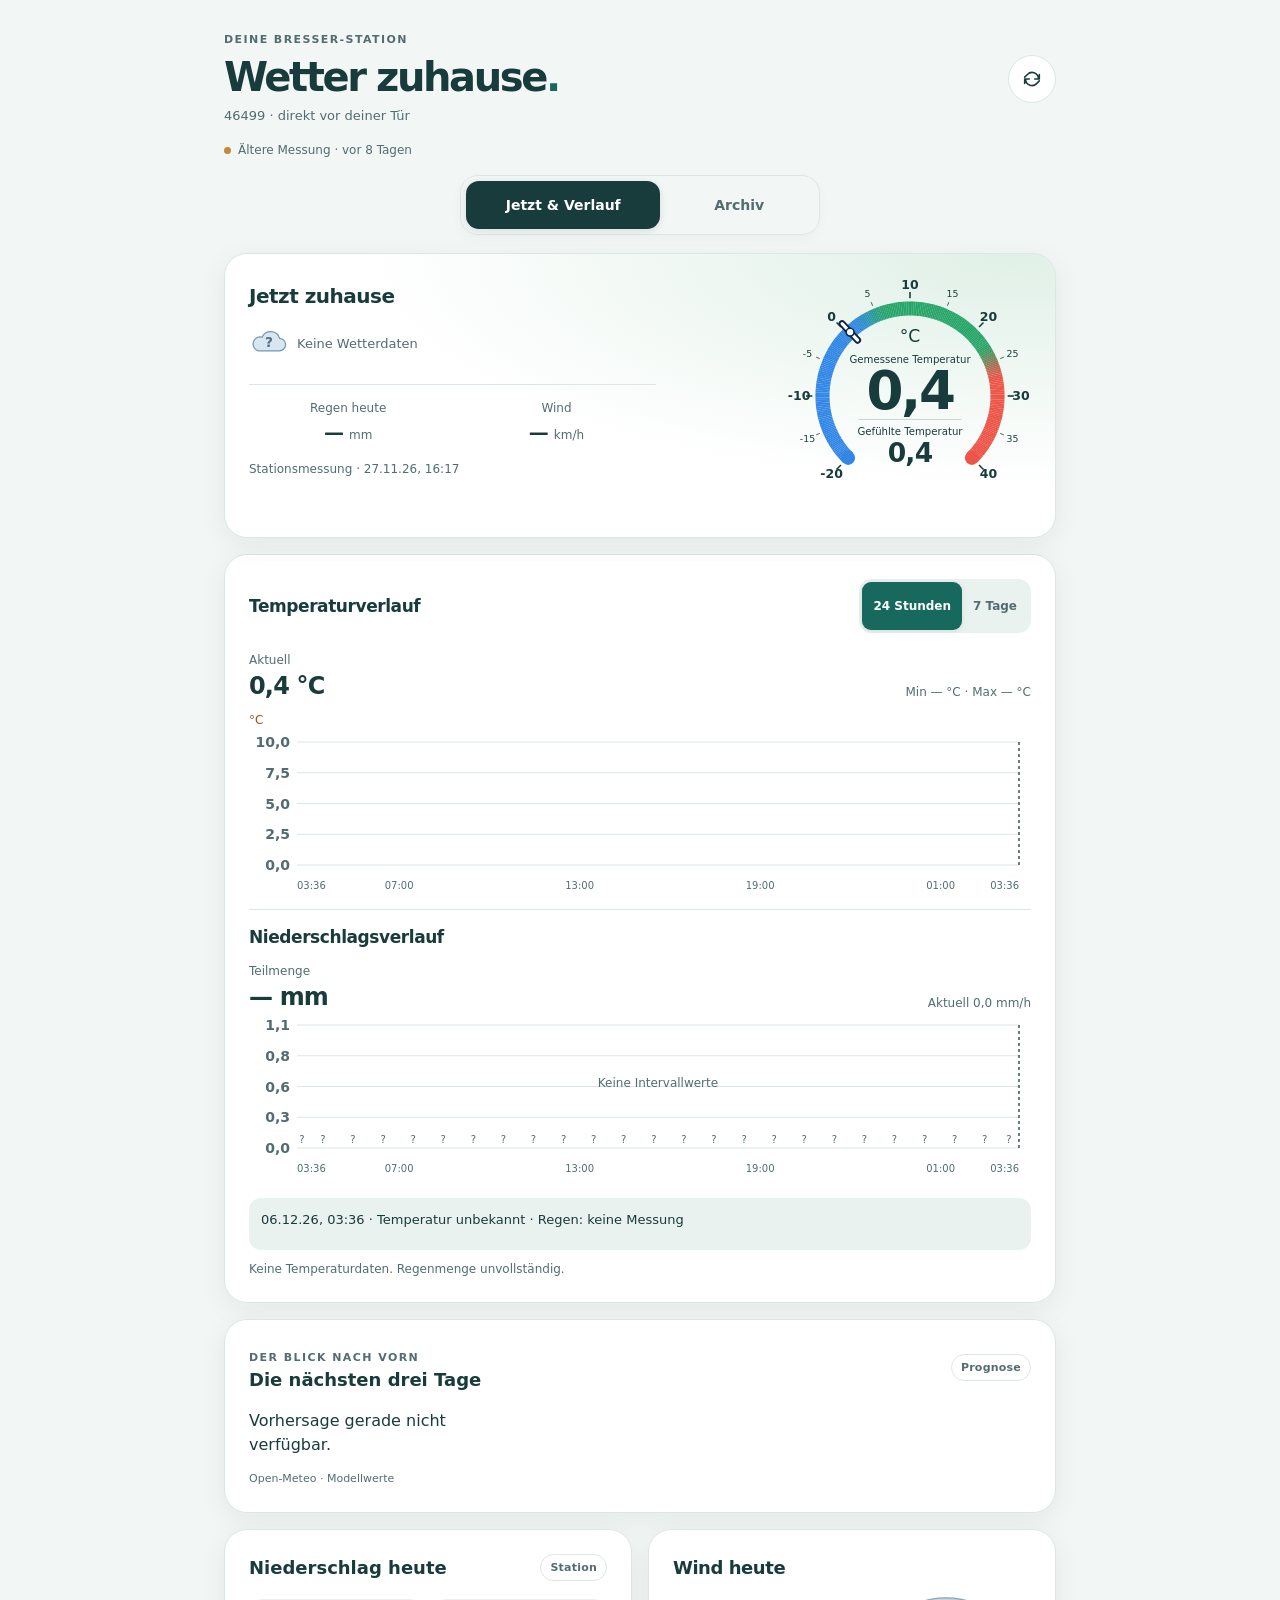
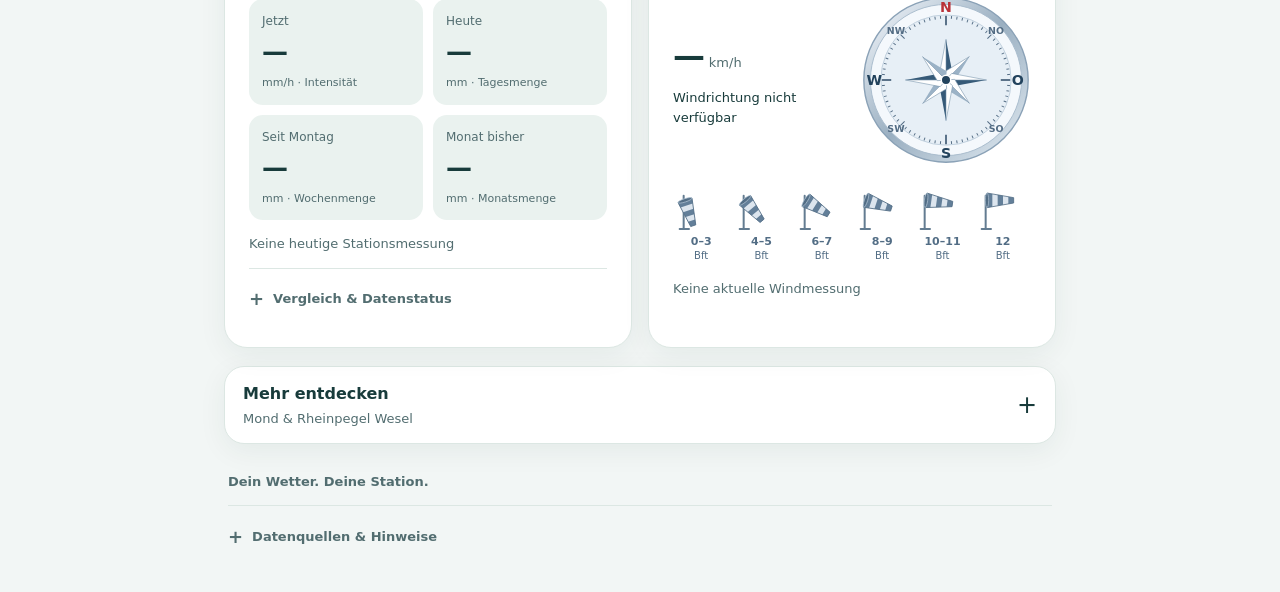
==== commit ac7cd26b: "Add Rhine level history and improve iPhone weather visuals" ====
--- a/index.html
+++ b/index.html
@@ -1,4 +1,4 @@
-<!doctype html><html lang="de"><head><meta charset="UTF-8"><meta name="viewport" content="width=device-width,initial-scale=1,viewport-fit=cover"><meta name="theme-color" content="#f2f6f5" media="(prefers-color-scheme: light)"><meta name="theme-color" content="#101d20" media="(prefers-color-scheme: dark)"><meta name="apple-mobile-web-app-capable" content="yes"><meta name="apple-mobile-web-app-status-bar-style" content="default"><meta name="description" content="Wetterdaten der eigenen BRESSER-Station"><link rel="manifest" href="manifest.webmanifest"><link rel="icon" href="icon.svg" type="image/svg+xml"><link rel="apple-touch-icon" sizes="180x180" href="assets/apple-touch-icon.png"><title>BRESSER · Wetter zuhause</title><link rel="stylesheet" href="styles.css?v=35"><link rel="stylesheet" href="mobile.css?v=35"></head><body><a class="skip-link" href="#view-today">Zum Wetter</a><main class="shell">
+<!doctype html><html lang="de"><head><meta charset="UTF-8"><meta name="viewport" content="width=device-width,initial-scale=1,viewport-fit=cover"><meta name="theme-color" content="#f2f6f5" media="(prefers-color-scheme: light)"><meta name="theme-color" content="#101d20" media="(prefers-color-scheme: dark)"><meta name="apple-mobile-web-app-capable" content="yes"><meta name="apple-mobile-web-app-status-bar-style" content="default"><meta name="description" content="Wetterdaten der eigenen BRESSER-Station"><link rel="manifest" href="manifest.webmanifest"><link rel="icon" href="icon.svg" type="image/svg+xml"><link rel="apple-touch-icon" sizes="180x180" href="assets/apple-touch-icon.png"><title>BRESSER · Wetter zuhause</title><link rel="stylesheet" href="styles.css?v=36"><link rel="stylesheet" href="mobile.css?v=36"></head><body><a class="skip-link" href="#view-today">Zum Wetter</a><main class="shell">
 <header class="app-header"><div><p class="overline">DEINE BRESSER-STATION</p><h1>Wetter zuhause<span class="brand-dot">.</span></h1><p class="place">46499 · direkt vor deiner Tür</p></div><button class="icon-button" id="refresh" aria-label="Wetterdaten aktualisieren" title="Aktualisieren"><svg viewBox="0 0 24 24" aria-hidden="true"><path d="M20 7v5h-5M4 17v-5h5M19 11a7 7 0 0 0-12-4L4 10m16 4-3 3A7 7 0 0 1 5 13"/></svg></button></header>
 <div class="connection-row"><p class="source" id="status" role="status" data-state="loading">Stationsdaten werden geladen …</p></div>
 <div class="update-banner" id="update-banner" role="status" hidden><span>Eine neue App-Version ist verfügbar.</span><button id="apply-update" type="button">Jetzt aktualisieren</button></div>
@@ -299,7 +299,7 @@
 <div class="temperature-accessible" id="wind-strength" role="status">Keine Windmessung vorhanden</div>
 <div class="windsock-scale" aria-hidden="true" style="display:grid;grid-template-columns:repeat(6,minmax(0,1fr));gap:4px;width:100%"><div class="windsock-level" id="windsock-0" data-active="false"><svg viewBox="0 0 72 72" width="48" height="48" style="display:block;width:100%;max-width:48px;height:auto;opacity:1" aria-hidden="true" focusable="false"><path d="M10 13 V63 M4 63 H18" fill="none" stroke="#637c91" stroke-width="3" stroke-linecap="round"/><g transform="rotate(72 12 20)"><path d="M12 9 L52 16 L52 24 L12 31 Z" class="windsock-fabric" fill="#dce5ee"/><path d="M12 9 L20 10.4 L20 29.6 L12 31 Z M28 11.8 L36 13.2 L36 26.8 L28 28.2 Z M44 14.6 L52 16 L52 24 L44 25.4 Z" class="windsock-stripes" fill="#637f99"/><path d="M12 9 L52 16 L52 24 L12 31 Z" fill="none" class="windsock-outline" stroke="#526d85" stroke-width="1.2"/><ellipse cx="12" cy="20" rx="2.5" ry="11" class="windsock-mouth" fill="#526d85" stroke="#b4c6d6" stroke-width="1"/></g></svg><span class="windsock-caption">0&#8211;3<small>Bft</small></span></div><div class="windsock-level" id="windsock-1" data-active="false"><svg viewBox="0 0 72 72" width="48" height="48" style="display:block;width:100%;max-width:48px;height:auto;opacity:1" aria-hidden="true" focusable="false"><path d="M10 13 V63 M4 63 H18" fill="none" stroke="#637c91" stroke-width="3" stroke-linecap="round"/><g transform="rotate(50 12 20)"><path d="M12 9 L52 16 L52 24 L12 31 Z" class="windsock-fabric" fill="#dce5ee"/><path d="M12 9 L20 10.4 L20 29.6 L12 31 Z M28 11.8 L36 13.2 L36 26.8 L28 28.2 Z M44 14.6 L52 16 L52 24 L44 25.4 Z" class="windsock-stripes" fill="#637f99"/><path d="M12 9 L52 16 L52 24 L12 31 Z" fill="none" class="windsock-outline" stroke="#526d85" stroke-width="1.2"/><ellipse cx="12" cy="20" rx="2.5" ry="11" class="windsock-mouth" fill="#526d85" stroke="#b4c6d6" stroke-width="1"/></g></svg><span class="windsock-caption">4&#8211;5<small>Bft</small></span></div><div class="windsock-level" id="windsock-2" data-active="false"><svg viewBox="0 0 72 72" width="48" height="48" style="display:block;width:100%;max-width:48px;height:auto;opacity:1" aria-hidden="true" focusable="false"><path d="M10 13 V63 M4 63 H18" fill="none" stroke="#637c91" stroke-width="3" stroke-linecap="round"/><g transform="rotate(32 12 20)"><path d="M12 9 L52 16 L52 24 L12 31 Z" class="windsock-fabric" fill="#dce5ee"/><path d="M12 9 L20 10.4 L20 29.6 L12 31 Z M28 11.8 L36 13.2 L36 26.8 L28 28.2 Z M44 14.6 L52 16 L52 24 L44 25.4 Z" class="windsock-stripes" fill="#637f99"/><path d="M12 9 L52 16 L52 24 L12 31 Z" fill="none" class="windsock-outline" stroke="#526d85" stroke-width="1.2"/><ellipse cx="12" cy="20" rx="2.5" ry="11" class="windsock-mouth" fill="#526d85" stroke="#b4c6d6" stroke-width="1"/></g></svg><span class="windsock-caption">6&#8211;7<small>Bft</small></span></div><div class="windsock-level" id="windsock-3" data-active="false"><svg viewBox="0 0 72 72" width="48" height="48" style="display:block;width:100%;max-width:48px;height:auto;opacity:1" aria-hidden="true" focusable="false"><path d="M10 13 V63 M4 63 H18" fill="none" stroke="#637c91" stroke-width="3" stroke-linecap="round"/><g transform="rotate(18 12 20)"><path d="M12 9 L52 16 L52 24 L12 31 Z" class="windsock-fabric" fill="#dce5ee"/><path d="M12 9 L20 10.4 L20 29.6 L12 31 Z M28 11.8 L36 13.2 L36 26.8 L28 28.2 Z M44 14.6 L52 16 L52 24 L44 25.4 Z" class="windsock-stripes" fill="#637f99"/><path d="M12 9 L52 16 L52 24 L12 31 Z" fill="none" class="windsock-outline" stroke="#526d85" stroke-width="1.2"/><ellipse cx="12" cy="20" rx="2.5" ry="11" class="windsock-mouth" fill="#526d85" stroke="#b4c6d6" stroke-width="1"/></g></svg><span class="windsock-caption">8&#8211;9<small>Bft</small></span></div><div class="windsock-level" id="windsock-4" data-active="false"><svg viewBox="0 0 72 72" width="48" height="48" style="display:block;width:100%;max-width:48px;height:auto;opacity:1" aria-hidden="true" focusable="false"><path d="M10 13 V63 M4 63 H18" fill="none" stroke="#637c91" stroke-width="3" stroke-linecap="round"/><g transform="rotate(8 12 20)"><path d="M12 9 L52 16 L52 24 L12 31 Z" class="windsock-fabric" fill="#dce5ee"/><path d="M12 9 L20 10.4 L20 29.6 L12 31 Z M28 11.8 L36 13.2 L36 26.8 L28 28.2 Z M44 14.6 L52 16 L52 24 L44 25.4 Z" class="windsock-stripes" fill="#637f99"/><path d="M12 9 L52 16 L52 24 L12 31 Z" fill="none" class="windsock-outline" stroke="#526d85" stroke-width="1.2"/><ellipse cx="12" cy="20" rx="2.5" ry="11" class="windsock-mouth" fill="#526d85" stroke="#b4c6d6" stroke-width="1"/></g></svg><span class="windsock-caption">10&#8211;11<small>Bft</small></span></div><div class="windsock-level" id="windsock-5" data-active="false"><svg viewBox="0 0 72 72" width="48" height="48" style="display:block;width:100%;max-width:48px;height:auto;opacity:1" aria-hidden="true" focusable="false"><path d="M10 13 V63 M4 63 H18" fill="none" stroke="#637c91" stroke-width="3" stroke-linecap="round"/><g transform="rotate(0 12 20)"><path d="M12 9 L52 16 L52 24 L12 31 Z" class="windsock-fabric" fill="#dce5ee"/><path d="M12 9 L20 10.4 L20 29.6 L12 31 Z M28 11.8 L36 13.2 L36 26.8 L28 28.2 Z M44 14.6 L52 16 L52 24 L44 25.4 Z" class="windsock-stripes" fill="#637f99"/><path d="M12 9 L52 16 L52 24 L12 31 Z" fill="none" class="windsock-outline" stroke="#526d85" stroke-width="1.2"/><ellipse cx="12" cy="20" rx="2.5" ry="11" class="windsock-mouth" fill="#526d85" stroke="#b4c6d6" stroke-width="1"/></g></svg><span class="windsock-caption">12<small>Bft</small></span></div></div>
 <div class="tiny" id="wind-time"></div></section></div>
-<details class="more-details" id="more-details"><summary><span><strong>Mehr entdecken</strong><small>Mond &amp; Rheinpegel Wesel</small></span><span aria-hidden="true">+</span></summary><div class="extra-grid"><section class="panel moon-panel" aria-labelledby="moon-title"><h2 class="section-title" id="moon-title">Aktueller Mond</h2><div class="moon-timeline" role="group" aria-label="Mondphasen von vorgestern bis &#252;bermorgen"><div class="moon-day" data-offset="-2" style="--moon-column:1"><div class="moon-day-label" id="moon-day-prev2">&#8212;</div><div class="moon-day-graphic" id="moon-graphic-prev2" role="img" aria-label="Mondphase wird berechnet"><svg viewBox="10 10 140 140" width="160" height="160" style="display:block;width:100%;height:auto" aria-hidden="true" focusable="false"><defs><clipPath id="moon-photo-disc-prev2"><circle cx="80" cy="80" r="58"/></clipPath><clipPath id="moon-photo-light-prev2"><path id="moon-lit-prev2" d=""/></clipPath></defs><g clip-path="url(#moon-photo-disc-prev2)"><circle cx="80" cy="80" r="58" fill="#080c12"/><image href="assets/moon-full-nasa.jpg" x="11.80" y="14.78" width="135.98" height="130.24" preserveAspectRatio="xMidYMid meet" opacity=".10"/><image href="assets/moon-full-nasa.jpg" x="11.80" y="14.78" width="135.98" height="130.24" preserveAspectRatio="xMidYMid meet" clip-path="url(#moon-photo-light-prev2)"/></g></svg></div></div><div class="moon-day" data-offset="-1" style="--moon-column:2"><div class="moon-day-label" id="moon-day-prev1">&#8212;</div><div class="moon-day-graphic" id="moon-graphic-prev1" role="img" aria-label="Mondphase wird berechnet"><svg viewBox="10 10 140 140" width="160" height="160" style="display:block;width:100%;height:auto" aria-hidden="true" focusable="false"><defs><clipPath id="moon-photo-disc-prev1"><circle cx="80" cy="80" r="58"/></clipPath><clipPath id="moon-photo-light-prev1"><path id="moon-lit-prev1" d=""/></clipPath></defs><g clip-path="url(#moon-photo-disc-prev1)"><circle cx="80" cy="80" r="58" fill="#080c12"/><image href="assets/moon-full-nasa.jpg" x="11.80" y="14.78" width="135.98" height="130.24" preserveAspectRatio="xMidYMid meet" opacity=".10"/><image href="assets/moon-full-nasa.jpg" x="11.80" y="14.78" width="135.98" height="130.24" preserveAspectRatio="xMidYMid meet" clip-path="url(#moon-photo-light-prev1)"/></g></svg></div></div><div class="moon-day moon-day-current" data-offset="0" style="--moon-column:3"><div class="moon-day-label" id="moon-day-today">Heute</div><div class="moon-day-graphic" id="moon-graphic" role="img" aria-label="Mondphase wird berechnet"><svg viewBox="10 10 140 140" width="160" height="160" style="display:block;width:100%;height:auto" aria-hidden="true" focusable="false"><defs><clipPath id="moon-photo-disc-today"><circle cx="80" cy="80" r="58"/></clipPath><clipPath id="moon-photo-light-today"><path id="moon-lit" d=""/></clipPath></defs><g clip-path="url(#moon-photo-disc-today)"><circle cx="80" cy="80" r="58" fill="#080c12"/><image href="assets/moon-full-nasa.jpg" x="11.80" y="14.78" width="135.98" height="130.24" preserveAspectRatio="xMidYMid meet" opacity=".10"/><image href="assets/moon-full-nasa.jpg" x="11.80" y="14.78" width="135.98" height="130.24" preserveAspectRatio="xMidYMid meet" clip-path="url(#moon-photo-light-today)"/></g></svg></div><strong class="moon-current-percent" id="moon-illumination">&#8212;</strong></div><div class="moon-day" data-offset="1" style="--moon-column:4"><div class="moon-day-label" id="moon-day-next1">&#8212;</div><div class="moon-day-graphic" id="moon-graphic-next1" role="img" aria-label="Mondphase wird berechnet"><svg viewBox="10 10 140 140" width="160" height="160" style="display:block;width:100%;height:auto" aria-hidden="true" focusable="false"><defs><clipPath id="moon-photo-disc-next1"><circle cx="80" cy="80" r="58"/></clipPath><clipPath id="moon-photo-light-next1"><path id="moon-lit-next1" d=""/></clipPath></defs><g clip-path="url(#moon-photo-disc-next1)"><circle cx="80" cy="80" r="58" fill="#080c12"/><image href="assets/moon-full-nasa.jpg" x="11.80" y="14.78" width="135.98" height="130.24" preserveAspectRatio="xMidYMid meet" opacity=".10"/><image href="assets/moon-full-nasa.jpg" x="11.80" y="14.78" width="135.98" height="130.24" preserveAspectRatio="xMidYMid meet" clip-path="url(#moon-photo-light-next1)"/></g></svg></div></div><div class="moon-day" data-offset="2" style="--moon-column:5"><div class="moon-day-label" id="moon-day-next2">&#8212;</div><div class="moon-day-graphic" id="moon-graphic-next2" role="img" aria-label="Mondphase wird berechnet"><svg viewBox="10 10 140 140" width="160" height="160" style="display:block;width:100%;height:auto" aria-hidden="true" focusable="false"><defs><clipPath id="moon-photo-disc-next2"><circle cx="80" cy="80" r="58"/></clipPath><clipPath id="moon-photo-light-next2"><path id="moon-lit-next2" d=""/></clipPath></defs><g clip-path="url(#moon-photo-disc-next2)"><circle cx="80" cy="80" r="58" fill="#080c12"/><image href="assets/moon-full-nasa.jpg" x="11.80" y="14.78" width="135.98" height="130.24" preserveAspectRatio="xMidYMid meet" opacity=".10"/><image href="assets/moon-full-nasa.jpg" x="11.80" y="14.78" width="135.98" height="130.24" preserveAspectRatio="xMidYMid meet" clip-path="url(#moon-photo-light-next2)"/></g></svg></div></div></div><div class="moon-phase-name" id="moon-phase">Mondphase wird berechnet &#8230;</div><div class="moon-next-full" id="moon-next-full">N&#228;chster Vollmond wird berechnet &#8230;</div><div class="temperature-accessible" id="moon-trend"></div><div class="temperature-accessible" id="moon-time"></div></section><section class="panel river-panel" id="river-panel" aria-labelledby="river-title"><div class="river-heading"><h2 class="section-title" id="river-title">Rheinpegel Wesel</h2><span class="light">Rhein-km 814</span></div><div class="river-readout"><div><strong id="river-value">&#8212;</strong><span class="river-unit">cm</span><div class="river-reference">&#252;ber Pegelnull</div></div><span class="river-state" id="river-state" role="status">Wird geladen &#8230;</span></div><div class="river-scale" role="group" aria-label="Einordnung des Wasserstands"><div class="river-level-card" id="river-low" data-current="false" data-position="side" style="--river-column:1"><div class="river-scene" style="background-position:0% 60%" role="img" aria-label="Niedrigwasser"></div><span>Niedrig</span></div><div class="river-level-card" id="river-normal" data-current="false" data-position="center" style="--river-column:2"><div class="river-scene" style="background-position:50% 60%" role="img" aria-label="Normalwasser"></div><span>Normal</span></div><div class="river-level-card" id="river-high" data-current="false" data-position="side" style="--river-column:3"><div class="river-scene" style="background-position:100% 60%" role="img" aria-label="Hochwasser"></div><span>Hoch</span></div></div><div class="river-trend" id="river-trend" role="status">Trend wird geladen &#8230;</div><div class="river-time tiny" id="river-time">Pegeldaten werden geladen &#8230;</div><div class="river-source tiny">Quelle: <a href="https://pegelonline.wsv.de/gast/stammdaten?pegelnr=2770040" target="_blank" rel="noreferrer">PEGELONLINE / WSV</a></div></section></div></details></div>
+<details class="more-details" id="more-details"><summary><span><strong>Mehr entdecken</strong><small>Mond &amp; Rheinpegel Wesel</small></span><span aria-hidden="true">+</span></summary><div class="extra-grid"><section class="panel moon-panel" aria-labelledby="moon-title"><h2 class="section-title" id="moon-title">Aktueller Mond</h2><div class="moon-timeline" role="group" aria-label="Mondphasen von vorgestern bis &#252;bermorgen"><div class="moon-day" data-offset="-2" style="--moon-column:1"><div class="moon-day-label" id="moon-day-prev2">&#8212;</div><div class="moon-day-graphic" id="moon-graphic-prev2" role="img" aria-label="Mondphase wird berechnet"><svg viewBox="20 20 120 120" width="160" height="160" style="display:block;width:100%;height:auto" aria-hidden="true" focusable="false"><defs><clipPath id="moon-photo-disc-prev2"><circle cx="80" cy="80" r="58"/></clipPath><clipPath id="moon-photo-light-prev2"><path id="moon-lit-prev2" d=""/></clipPath></defs><g clip-path="url(#moon-photo-disc-prev2)"><circle cx="80" cy="80" r="58" fill="#080c12"/><image href="assets/moon-full-nasa.jpg" x="11.80" y="14.78" width="135.98" height="130.24" preserveAspectRatio="xMidYMid meet" opacity=".10"/><image href="assets/moon-full-nasa.jpg" x="11.80" y="14.78" width="135.98" height="130.24" preserveAspectRatio="xMidYMid meet" clip-path="url(#moon-photo-light-prev2)"/></g></svg></div></div><div class="moon-day" data-offset="-1" style="--moon-column:2"><div class="moon-day-label" id="moon-day-prev1">&#8212;</div><div class="moon-day-graphic" id="moon-graphic-prev1" role="img" aria-label="Mondphase wird berechnet"><svg viewBox="20 20 120 120" width="160" height="160" style="display:block;width:100%;height:auto" aria-hidden="true" focusable="false"><defs><clipPath id="moon-photo-disc-prev1"><circle cx="80" cy="80" r="58"/></clipPath><clipPath id="moon-photo-light-prev1"><path id="moon-lit-prev1" d=""/></clipPath></defs><g clip-path="url(#moon-photo-disc-prev1)"><circle cx="80" cy="80" r="58" fill="#080c12"/><image href="assets/moon-full-nasa.jpg" x="11.80" y="14.78" width="135.98" height="130.24" preserveAspectRatio="xMidYMid meet" opacity=".10"/><image href="assets/moon-full-nasa.jpg" x="11.80" y="14.78" width="135.98" height="130.24" preserveAspectRatio="xMidYMid meet" clip-path="url(#moon-photo-light-prev1)"/></g></svg></div></div><div class="moon-day moon-day-current" data-offset="0" style="--moon-column:3"><div class="moon-day-label" id="moon-day-today">Heute</div><div class="moon-day-graphic" id="moon-graphic" role="img" aria-label="Mondphase wird berechnet"><svg viewBox="20 20 120 120" width="160" height="160" style="display:block;width:100%;height:auto" aria-hidden="true" focusable="false"><defs><clipPath id="moon-photo-disc-today"><circle cx="80" cy="80" r="58"/></clipPath><clipPath id="moon-photo-light-today"><path id="moon-lit" d=""/></clipPath></defs><g clip-path="url(#moon-photo-disc-today)"><circle cx="80" cy="80" r="58" fill="#080c12"/><image href="assets/moon-full-nasa.jpg" x="11.80" y="14.78" width="135.98" height="130.24" preserveAspectRatio="xMidYMid meet" opacity=".10"/><image href="assets/moon-full-nasa.jpg" x="11.80" y="14.78" width="135.98" height="130.24" preserveAspectRatio="xMidYMid meet" clip-path="url(#moon-photo-light-today)"/></g></svg></div><strong class="moon-current-percent" id="moon-illumination">&#8212;</strong></div><div class="moon-day" data-offset="1" style="--moon-column:4"><div class="moon-day-label" id="moon-day-next1">&#8212;</div><div class="moon-day-graphic" id="moon-graphic-next1" role="img" aria-label="Mondphase wird berechnet"><svg viewBox="20 20 120 120" width="160" height="160" style="display:block;width:100%;height:auto" aria-hidden="true" focusable="false"><defs><clipPath id="moon-photo-disc-next1"><circle cx="80" cy="80" r="58"/></clipPath><clipPath id="moon-photo-light-next1"><path id="moon-lit-next1" d=""/></clipPath></defs><g clip-path="url(#moon-photo-disc-next1)"><circle cx="80" cy="80" r="58" fill="#080c12"/><image href="assets/moon-full-nasa.jpg" x="11.80" y="14.78" width="135.98" height="130.24" preserveAspectRatio="xMidYMid meet" opacity=".10"/><image href="assets/moon-full-nasa.jpg" x="11.80" y="14.78" width="135.98" height="130.24" preserveAspectRatio="xMidYMid meet" clip-path="url(#moon-photo-light-next1)"/></g></svg></div></div><div class="moon-day" data-offset="2" style="--moon-column:5"><div class="moon-day-label" id="moon-day-next2">&#8212;</div><div class="moon-day-graphic" id="moon-graphic-next2" role="img" aria-label="Mondphase wird berechnet"><svg viewBox="20 20 120 120" width="160" height="160" style="display:block;width:100%;height:auto" aria-hidden="true" focusable="false"><defs><clipPath id="moon-photo-disc-next2"><circle cx="80" cy="80" r="58"/></clipPath><clipPath id="moon-photo-light-next2"><path id="moon-lit-next2" d=""/></clipPath></defs><g clip-path="url(#moon-photo-disc-next2)"><circle cx="80" cy="80" r="58" fill="#080c12"/><image href="assets/moon-full-nasa.jpg" x="11.80" y="14.78" width="135.98" height="130.24" preserveAspectRatio="xMidYMid meet" opacity=".10"/><image href="assets/moon-full-nasa.jpg" x="11.80" y="14.78" width="135.98" height="130.24" preserveAspectRatio="xMidYMid meet" clip-path="url(#moon-photo-light-next2)"/></g></svg></div></div></div><div class="moon-phase-name" id="moon-phase">Mondphase wird berechnet &#8230;</div><div class="moon-next-full" id="moon-next-full">N&#228;chster Vollmond wird berechnet &#8230;</div><div class="temperature-accessible" id="moon-trend"></div><div class="temperature-accessible" id="moon-time"></div></section><section class="panel river-panel" id="river-panel" aria-labelledby="river-title"><div class="river-heading"><h2 class="section-title" id="river-title">Rheinpegel Wesel</h2><span class="light">Rhein-km 814</span></div><div class="river-readout"><div><strong id="river-value">&#8212;</strong><span class="river-unit">cm</span><div class="river-reference">&#252;ber Pegelnull</div></div><span class="river-state" id="river-state" role="status">Wird geladen &#8230;</span></div><div class="river-scale" role="group" aria-label="Einordnung des Wasserstands"><div class="river-level-card" id="river-low" data-current="false" data-position="side" style="--river-column:1"><div class="river-scene" style="background-position:0% 60%" role="img" aria-label="Niedrigwasser"></div><span>Niedrig</span></div><div class="river-level-card" id="river-normal" data-current="false" data-position="center" style="--river-column:2"><div class="river-scene" style="background-position:50% 60%" role="img" aria-label="Normalwasser"></div><span>Normal</span></div><div class="river-level-card" id="river-high" data-current="false" data-position="side" style="--river-column:3"><div class="river-scene" style="background-position:100% 60%" role="img" aria-label="Hochwasser"></div><span>Hoch</span></div></div><div class="river-trend" id="river-trend" role="status">Trend wird geladen &#8230;</div><section class="river-history" aria-labelledby="river-history-title"><div class="history-heading"><h3 class="section-title" id="river-history-title">Pegelverlauf</h3><div class="history-switch" role="group" aria-label="Zeitraum des Pegelverlaufs"><button type="button" id="river-24" aria-pressed="true">24 Stunden</button><button type="button" id="river-168" aria-pressed="false">7 Tage</button></div></div><div class="history-readout"><span class="history-caption">Wasserstand · cm über Pegelnull</span><span class="tiny" id="river-extremes">Min — · Max —</span></div><div class="history-chart" id="river-chart" tabindex="0" role="group" aria-label="Pegelverlauf. Mit Pfeiltasten Messwerte auswählen."></div><p class="history-inspection" id="river-inspection" aria-live="polite">Verlauf wird geladen …</p><p class="history-note tiny" id="river-history-note"></p></section><div class="river-time tiny" id="river-time">Pegeldaten werden geladen &#8230;</div><div class="river-source tiny">Quelle: <a href="https://pegelonline.wsv.de/gast/stammdaten?pegelnr=2770040" target="_blank" rel="noreferrer">PEGELONLINE / WSV</a></div></section></div></details></div>
 <div id="view-archive" hidden><div class="archive-intro"><span class="overline">DEINE STATION ERINNERT SICH</span><h2>Vergangene Messungen</h2><p>Wähle einen Tag und eine Uhrzeit. Dein aktuelles Wetter bleibt davon unabhängig.</p><button class="text-button" id="archive-today" type="button">Zum heutigen Tag</button></div><section class="panel measurement-panel" aria-labelledby="measurement-title"><div class="date-panel measurement-controls"><div class="section-title" id="measurement-title">Messung auswählen</div><div class="date-nav"><button id="prev" aria-label="Vorheriger Tag">‹</button><input id="date" type="date" aria-label="Datum wählen"><button id="next" aria-label="Nächster Tag">›</button></div><div class="hour-stepper"><button id="hour-back" type="button" aria-label="Eine Stunde früher">−</button><span id="archive-hour-label">12:00 Uhr</span><button id="hour-forward" type="button" aria-label="Eine Stunde später">+</button></div><div class="hour-picker"><div class="hour-control" id="hour-control" data-press-state="idle"><input class="hour-slider" id="hour" type="range" min="0" max="24" step="1" value="12" aria-label="Messstunde ausw&#228;hlen" aria-valuetext="12:00 Uhr"><output class="hour-preview" id="hour-preview" for="hour" aria-hidden="true">12</output><output class="hour-thumb-value" id="hour-value" for="hour" aria-hidden="true">12</output></div><div class="hour-ruler" id="hour-ruler" aria-hidden="true"><span style="left:0%">00:00</span><span style="left:25%">06:00</span><span style="left:50%">12:00</span><span style="left:75%">18:00</span><span style="left:100%">24:00</span></div></div><div class="hint" id="selected-hint"></div></div><section class="temperature temperature-card" aria-labelledby="selected-title">
   <h2 class="section-title" id="selected-title">Archivtemperatur</h2>
   <div class="temperature-context" id="selected-time">Messzeitpunkt wird geladen …</div>
@@ -568,4 +568,4 @@
  </div>
   <div class="temperature-accessible" role="status"></div>
   <div class="temperature-meta" id="reading-time">Keine Messung verfügbar</div>
-</section></section><section class="panel archive-rain" aria-labelledby="archive-rain-title"><div class="card-heading"><h2 id="archive-rain-title">Niederschlag zur Auswahl</h2><span class="source-badge">Station</span></div><div class="metrics"><div class="metric"><span>Intensität</span><strong id="archive-rainrate">—</strong><small>mm/h</small></div><div class="metric"><span>Tag bis zur Messung</span><strong id="archive-rainday">—</strong><small>mm</small></div><div class="metric"><span>Woche bis zur Messung</span><strong id="archive-rainweek">—</strong><small>mm</small></div><div class="metric"><span>Monat bis zur Messung</span><strong id="archive-rainmonth">—</strong><small>mm</small></div></div><details class="text-details"><summary>Vorjahresvergleich</summary><p id="archive-compare">Keine Vergleichsdaten</p></details></section></div><footer id="sources"><p>Dein Wetter. Deine Station.</p><details class="text-details"><summary>Datenquellen &amp; Hinweise</summary><p>Messwerte: <a href="https://app.weathercloud.net/d1073176104" target="_blank" rel="noreferrer">Weathercloud · Station d1073176104</a><br>Vorhersage: <a href="https://open-meteo.com/" target="_blank" rel="noreferrer">Open-Meteo</a> · Modellwerte, keine Stationsmessung.<br>Rheinpegel: PEGELONLINE / WSV.<br>Mondbild: <a href="https://science.nasa.gov/moon/moon-phases/" target="_blank" rel="noreferrer">NASA</a> · astronomisch berechnete Beleuchtung.</p></details></footer></main><script src="history.js?v=35" defer></script><script src="app.js?v=35" defer></script></body></html>+</section></section><section class="panel archive-rain" aria-labelledby="archive-rain-title"><div class="card-heading"><h2 id="archive-rain-title">Niederschlag zur Auswahl</h2><span class="source-badge">Station</span></div><div class="metrics"><div class="metric"><span>Intensität</span><strong id="archive-rainrate">—</strong><small>mm/h</small></div><div class="metric"><span>Tag bis zur Messung</span><strong id="archive-rainday">—</strong><small>mm</small></div><div class="metric"><span>Woche bis zur Messung</span><strong id="archive-rainweek">—</strong><small>mm</small></div><div class="metric"><span>Monat bis zur Messung</span><strong id="archive-rainmonth">—</strong><small>mm</small></div></div><details class="text-details"><summary>Vorjahresvergleich</summary><p id="archive-compare">Keine Vergleichsdaten</p></details></section></div><footer id="sources"><p>Dein Wetter. Deine Station.</p><details class="text-details"><summary>Datenquellen &amp; Hinweise</summary><p>Messwerte: <a href="https://app.weathercloud.net/d1073176104" target="_blank" rel="noreferrer">Weathercloud · Station d1073176104</a><br>Vorhersage: <a href="https://open-meteo.com/" target="_blank" rel="noreferrer">Open-Meteo</a> · Modellwerte, keine Stationsmessung.<br>Rheinpegel: PEGELONLINE / WSV.<br>Mondbild: <a href="https://science.nasa.gov/moon/moon-phases/" target="_blank" rel="noreferrer">NASA</a> · astronomisch berechnete Beleuchtung.</p></details></footer></main><script src="history.js?v=36" defer></script><script src="river.js?v=36" defer></script><script src="app.js?v=36" defer></script></body></html>
--- a/mobile.css
+++ b/mobile.css
@@ -14,3 +14,22 @@
 .history-chart text{font-size:.625rem}.history-chart .history-y-label{font-size:.875rem}.history-chart .history-rain-state{font-size:.75rem}
 .history-temperature{stroke:#c9611b}.history-point-temperature{fill:#c9611b}.history-selected-point{stroke:#c9611b}
 @media(prefers-color-scheme:dark){.history-temperature{stroke:#f5a55a}.history-point-temperature{fill:#f5a55a}.history-selected-point{stroke:#f5a55a}}
+
+/* Shared across iOS and Android, independent of the device color scheme. */
+.panel.moon-panel{color-scheme:dark;color:#eef5ff;border-color:#294766;background-color:#07162e;background-image:radial-gradient(ellipse at 50% 35%,#183759 0%,#08182f 65%,#050e22 100%)}
+.panel.moon-panel .section-title,.panel.moon-panel .moon-phase-name,.panel.moon-panel .moon-current-percent{color:#f2f6ff}
+.panel.moon-panel .moon-day-label,.panel.moon-panel .moon-next-full{color:#d3e1f3;font-size:.875rem;line-height:1.5}
+.panel.moon-panel .moon-day-current .moon-day-label{color:#fff;font-size:1rem;font-weight:750}
+.panel.moon-panel .moon-phase-name{font-size:1.0625rem}.panel.moon-panel .moon-current-percent{font-size:1.875rem}
+.moon-day-graphic svg{overflow:visible}.moon-day-graphic{filter:drop-shadow(0 0 5px #b8d5ff35)}
+.river-trend{display:flex;align-items:center;gap:12px;border:1px solid #a7cce0;border-radius:14px;background:#e6f3fa;color:#174f73;padding:14px;font-size:clamp(1.125rem,4.5vw,1.5rem);font-weight:750;line-height:1.5}
+.river-trend:before{content:"";display:block;flex:0 0 38px;width:38px;height:38px;background:center/contain no-repeat url("data:image/svg+xml,%3Csvg xmlns='http://www.w3.org/2000/svg' viewBox='0 0 40 40'%3E%3Cpath d='M6 20h28m-11-11 11 11-11 11' fill='none' stroke='%23174f73' stroke-width='4' stroke-linecap='round' stroke-linejoin='round'/%3E%3C/svg%3E")}
+.river-trend[data-direction="rising"]:before{transform:rotate(-45deg)}.river-trend[data-direction="falling"]:before{transform:rotate(45deg)}.river-trend[data-direction="unknown"]:before{display:none}
+.river-history{margin-top:22px;padding-top:18px;border-top:1px solid #dce5ec;min-width:0}.river-history .section-title{margin:0}.river-history-line{fill:none;stroke:#287eb5;stroke-width:2;stroke-linejoin:round}.river-history-area{fill:#438fcb;opacity:.18}.river-history-point{fill:#287eb5}.river-history-selected{fill:#fff;stroke:#287eb5;stroke-width:2.5}
+.forecast-symbol svg{display:block;width:44px;height:44px;margin:auto;overflow:visible}.forecast-symbol{color:#287eb5}
+@media(prefers-color-scheme:dark){.river-trend{color:#d8efff;background:#15364b;border-color:#47788d}.river-trend:before{filter:brightness(0) invert(1)}.river-history{border-color:#31475c}.river-history-line,.river-history-selected{stroke:#8dcfff}.river-history-point{fill:#8dcfff}.river-history-selected{fill:#15364b}}
+@media(max-width:420px){.moon-timeline{grid-template-columns:repeat(2,minmax(0,1fr)) minmax(90px,1.8fr) repeat(2,minmax(0,1fr));column-gap:3px}.river-history .history-heading{align-items:flex-start;flex-direction:column}.river-history .history-switch{align-self:flex-end}.river-trend{padding:12px;gap:8px}.river-trend:before{flex-basis:32px;width:32px;height:32px}}
+
+
+
+@media(max-width:420px){.more-details .panel.moon-panel{padding-inline:8px;margin-inline:-10px}.panel.moon-panel .moon-day-label{white-space:nowrap;overflow-wrap:normal}}
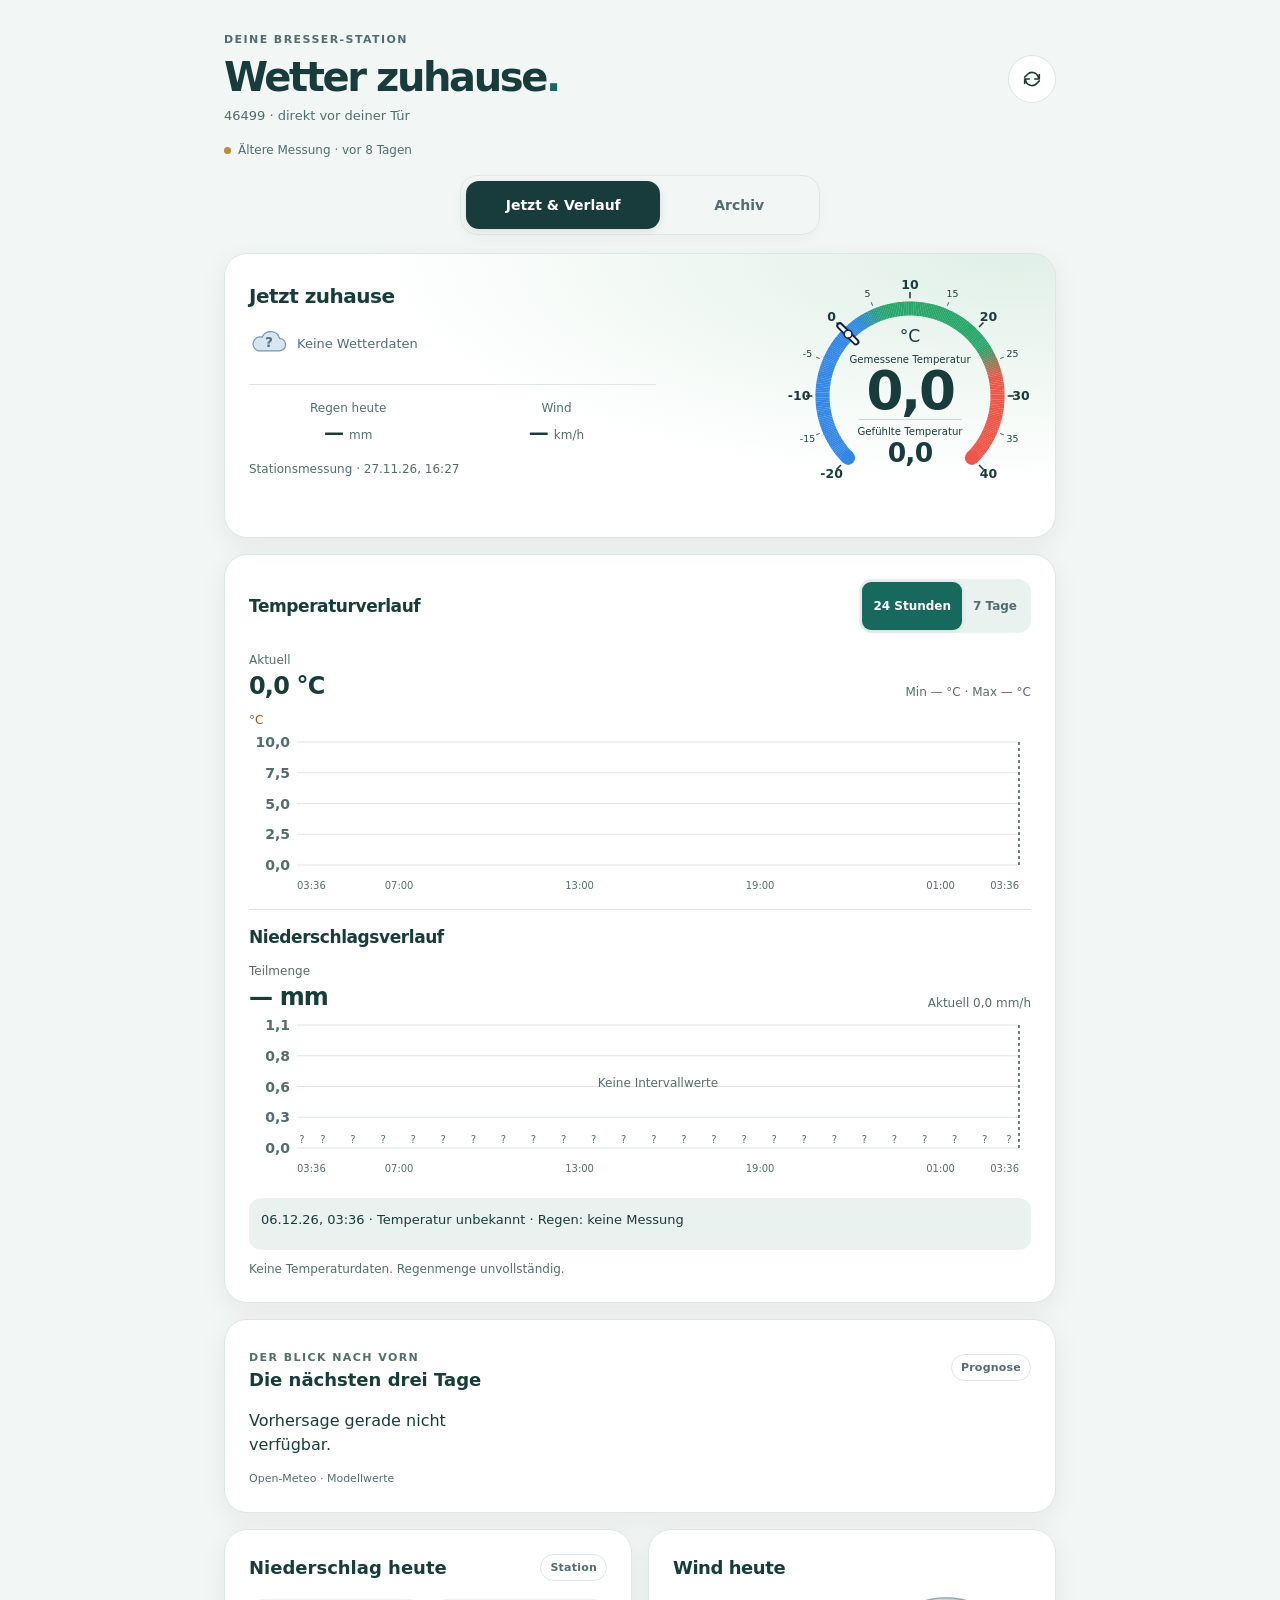
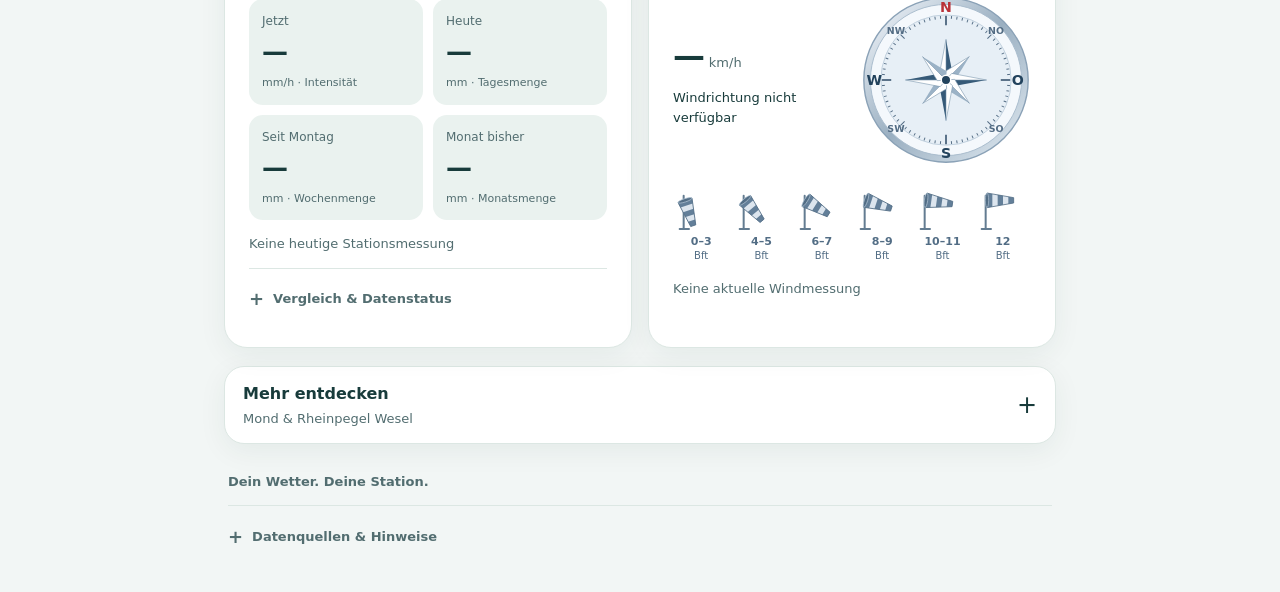
==== commit 4d7ee8ec: "Add 30-day view exclusively to Rhine level history" ====
--- a/index.html
+++ b/index.html
@@ -1,4 +1,4 @@
-<!doctype html><html lang="de"><head><meta charset="UTF-8"><meta name="viewport" content="width=device-width,initial-scale=1,viewport-fit=cover"><meta name="theme-color" content="#f2f6f5" media="(prefers-color-scheme: light)"><meta name="theme-color" content="#101d20" media="(prefers-color-scheme: dark)"><meta name="apple-mobile-web-app-capable" content="yes"><meta name="apple-mobile-web-app-status-bar-style" content="default"><meta name="description" content="Wetterdaten der eigenen BRESSER-Station"><link rel="manifest" href="manifest.webmanifest"><link rel="icon" href="icon.svg" type="image/svg+xml"><link rel="apple-touch-icon" sizes="180x180" href="assets/apple-touch-icon.png"><title>BRESSER · Wetter zuhause</title><link rel="stylesheet" href="styles.css?v=36"><link rel="stylesheet" href="mobile.css?v=36"></head><body><a class="skip-link" href="#view-today">Zum Wetter</a><main class="shell">
+<!doctype html><html lang="de"><head><meta charset="UTF-8"><meta name="viewport" content="width=device-width,initial-scale=1,viewport-fit=cover"><meta name="theme-color" content="#f2f6f5" media="(prefers-color-scheme: light)"><meta name="theme-color" content="#101d20" media="(prefers-color-scheme: dark)"><meta name="apple-mobile-web-app-capable" content="yes"><meta name="apple-mobile-web-app-status-bar-style" content="default"><meta name="description" content="Wetterdaten der eigenen BRESSER-Station"><link rel="manifest" href="manifest.webmanifest"><link rel="icon" href="icon.svg" type="image/svg+xml"><link rel="apple-touch-icon" sizes="180x180" href="assets/apple-touch-icon.png"><title>BRESSER · Wetter zuhause</title><link rel="stylesheet" href="styles.css?v=37"><link rel="stylesheet" href="mobile.css?v=37"></head><body><a class="skip-link" href="#view-today">Zum Wetter</a><main class="shell">
 <header class="app-header"><div><p class="overline">DEINE BRESSER-STATION</p><h1>Wetter zuhause<span class="brand-dot">.</span></h1><p class="place">46499 · direkt vor deiner Tür</p></div><button class="icon-button" id="refresh" aria-label="Wetterdaten aktualisieren" title="Aktualisieren"><svg viewBox="0 0 24 24" aria-hidden="true"><path d="M20 7v5h-5M4 17v-5h5M19 11a7 7 0 0 0-12-4L4 10m16 4-3 3A7 7 0 0 1 5 13"/></svg></button></header>
 <div class="connection-row"><p class="source" id="status" role="status" data-state="loading">Stationsdaten werden geladen …</p></div>
 <div class="update-banner" id="update-banner" role="status" hidden><span>Eine neue App-Version ist verfügbar.</span><button id="apply-update" type="button">Jetzt aktualisieren</button></div>
@@ -299,7 +299,7 @@
 <div class="temperature-accessible" id="wind-strength" role="status">Keine Windmessung vorhanden</div>
 <div class="windsock-scale" aria-hidden="true" style="display:grid;grid-template-columns:repeat(6,minmax(0,1fr));gap:4px;width:100%"><div class="windsock-level" id="windsock-0" data-active="false"><svg viewBox="0 0 72 72" width="48" height="48" style="display:block;width:100%;max-width:48px;height:auto;opacity:1" aria-hidden="true" focusable="false"><path d="M10 13 V63 M4 63 H18" fill="none" stroke="#637c91" stroke-width="3" stroke-linecap="round"/><g transform="rotate(72 12 20)"><path d="M12 9 L52 16 L52 24 L12 31 Z" class="windsock-fabric" fill="#dce5ee"/><path d="M12 9 L20 10.4 L20 29.6 L12 31 Z M28 11.8 L36 13.2 L36 26.8 L28 28.2 Z M44 14.6 L52 16 L52 24 L44 25.4 Z" class="windsock-stripes" fill="#637f99"/><path d="M12 9 L52 16 L52 24 L12 31 Z" fill="none" class="windsock-outline" stroke="#526d85" stroke-width="1.2"/><ellipse cx="12" cy="20" rx="2.5" ry="11" class="windsock-mouth" fill="#526d85" stroke="#b4c6d6" stroke-width="1"/></g></svg><span class="windsock-caption">0&#8211;3<small>Bft</small></span></div><div class="windsock-level" id="windsock-1" data-active="false"><svg viewBox="0 0 72 72" width="48" height="48" style="display:block;width:100%;max-width:48px;height:auto;opacity:1" aria-hidden="true" focusable="false"><path d="M10 13 V63 M4 63 H18" fill="none" stroke="#637c91" stroke-width="3" stroke-linecap="round"/><g transform="rotate(50 12 20)"><path d="M12 9 L52 16 L52 24 L12 31 Z" class="windsock-fabric" fill="#dce5ee"/><path d="M12 9 L20 10.4 L20 29.6 L12 31 Z M28 11.8 L36 13.2 L36 26.8 L28 28.2 Z M44 14.6 L52 16 L52 24 L44 25.4 Z" class="windsock-stripes" fill="#637f99"/><path d="M12 9 L52 16 L52 24 L12 31 Z" fill="none" class="windsock-outline" stroke="#526d85" stroke-width="1.2"/><ellipse cx="12" cy="20" rx="2.5" ry="11" class="windsock-mouth" fill="#526d85" stroke="#b4c6d6" stroke-width="1"/></g></svg><span class="windsock-caption">4&#8211;5<small>Bft</small></span></div><div class="windsock-level" id="windsock-2" data-active="false"><svg viewBox="0 0 72 72" width="48" height="48" style="display:block;width:100%;max-width:48px;height:auto;opacity:1" aria-hidden="true" focusable="false"><path d="M10 13 V63 M4 63 H18" fill="none" stroke="#637c91" stroke-width="3" stroke-linecap="round"/><g transform="rotate(32 12 20)"><path d="M12 9 L52 16 L52 24 L12 31 Z" class="windsock-fabric" fill="#dce5ee"/><path d="M12 9 L20 10.4 L20 29.6 L12 31 Z M28 11.8 L36 13.2 L36 26.8 L28 28.2 Z M44 14.6 L52 16 L52 24 L44 25.4 Z" class="windsock-stripes" fill="#637f99"/><path d="M12 9 L52 16 L52 24 L12 31 Z" fill="none" class="windsock-outline" stroke="#526d85" stroke-width="1.2"/><ellipse cx="12" cy="20" rx="2.5" ry="11" class="windsock-mouth" fill="#526d85" stroke="#b4c6d6" stroke-width="1"/></g></svg><span class="windsock-caption">6&#8211;7<small>Bft</small></span></div><div class="windsock-level" id="windsock-3" data-active="false"><svg viewBox="0 0 72 72" width="48" height="48" style="display:block;width:100%;max-width:48px;height:auto;opacity:1" aria-hidden="true" focusable="false"><path d="M10 13 V63 M4 63 H18" fill="none" stroke="#637c91" stroke-width="3" stroke-linecap="round"/><g transform="rotate(18 12 20)"><path d="M12 9 L52 16 L52 24 L12 31 Z" class="windsock-fabric" fill="#dce5ee"/><path d="M12 9 L20 10.4 L20 29.6 L12 31 Z M28 11.8 L36 13.2 L36 26.8 L28 28.2 Z M44 14.6 L52 16 L52 24 L44 25.4 Z" class="windsock-stripes" fill="#637f99"/><path d="M12 9 L52 16 L52 24 L12 31 Z" fill="none" class="windsock-outline" stroke="#526d85" stroke-width="1.2"/><ellipse cx="12" cy="20" rx="2.5" ry="11" class="windsock-mouth" fill="#526d85" stroke="#b4c6d6" stroke-width="1"/></g></svg><span class="windsock-caption">8&#8211;9<small>Bft</small></span></div><div class="windsock-level" id="windsock-4" data-active="false"><svg viewBox="0 0 72 72" width="48" height="48" style="display:block;width:100%;max-width:48px;height:auto;opacity:1" aria-hidden="true" focusable="false"><path d="M10 13 V63 M4 63 H18" fill="none" stroke="#637c91" stroke-width="3" stroke-linecap="round"/><g transform="rotate(8 12 20)"><path d="M12 9 L52 16 L52 24 L12 31 Z" class="windsock-fabric" fill="#dce5ee"/><path d="M12 9 L20 10.4 L20 29.6 L12 31 Z M28 11.8 L36 13.2 L36 26.8 L28 28.2 Z M44 14.6 L52 16 L52 24 L44 25.4 Z" class="windsock-stripes" fill="#637f99"/><path d="M12 9 L52 16 L52 24 L12 31 Z" fill="none" class="windsock-outline" stroke="#526d85" stroke-width="1.2"/><ellipse cx="12" cy="20" rx="2.5" ry="11" class="windsock-mouth" fill="#526d85" stroke="#b4c6d6" stroke-width="1"/></g></svg><span class="windsock-caption">10&#8211;11<small>Bft</small></span></div><div class="windsock-level" id="windsock-5" data-active="false"><svg viewBox="0 0 72 72" width="48" height="48" style="display:block;width:100%;max-width:48px;height:auto;opacity:1" aria-hidden="true" focusable="false"><path d="M10 13 V63 M4 63 H18" fill="none" stroke="#637c91" stroke-width="3" stroke-linecap="round"/><g transform="rotate(0 12 20)"><path d="M12 9 L52 16 L52 24 L12 31 Z" class="windsock-fabric" fill="#dce5ee"/><path d="M12 9 L20 10.4 L20 29.6 L12 31 Z M28 11.8 L36 13.2 L36 26.8 L28 28.2 Z M44 14.6 L52 16 L52 24 L44 25.4 Z" class="windsock-stripes" fill="#637f99"/><path d="M12 9 L52 16 L52 24 L12 31 Z" fill="none" class="windsock-outline" stroke="#526d85" stroke-width="1.2"/><ellipse cx="12" cy="20" rx="2.5" ry="11" class="windsock-mouth" fill="#526d85" stroke="#b4c6d6" stroke-width="1"/></g></svg><span class="windsock-caption">12<small>Bft</small></span></div></div>
 <div class="tiny" id="wind-time"></div></section></div>
-<details class="more-details" id="more-details"><summary><span><strong>Mehr entdecken</strong><small>Mond &amp; Rheinpegel Wesel</small></span><span aria-hidden="true">+</span></summary><div class="extra-grid"><section class="panel moon-panel" aria-labelledby="moon-title"><h2 class="section-title" id="moon-title">Aktueller Mond</h2><div class="moon-timeline" role="group" aria-label="Mondphasen von vorgestern bis &#252;bermorgen"><div class="moon-day" data-offset="-2" style="--moon-column:1"><div class="moon-day-label" id="moon-day-prev2">&#8212;</div><div class="moon-day-graphic" id="moon-graphic-prev2" role="img" aria-label="Mondphase wird berechnet"><svg viewBox="20 20 120 120" width="160" height="160" style="display:block;width:100%;height:auto" aria-hidden="true" focusable="false"><defs><clipPath id="moon-photo-disc-prev2"><circle cx="80" cy="80" r="58"/></clipPath><clipPath id="moon-photo-light-prev2"><path id="moon-lit-prev2" d=""/></clipPath></defs><g clip-path="url(#moon-photo-disc-prev2)"><circle cx="80" cy="80" r="58" fill="#080c12"/><image href="assets/moon-full-nasa.jpg" x="11.80" y="14.78" width="135.98" height="130.24" preserveAspectRatio="xMidYMid meet" opacity=".10"/><image href="assets/moon-full-nasa.jpg" x="11.80" y="14.78" width="135.98" height="130.24" preserveAspectRatio="xMidYMid meet" clip-path="url(#moon-photo-light-prev2)"/></g></svg></div></div><div class="moon-day" data-offset="-1" style="--moon-column:2"><div class="moon-day-label" id="moon-day-prev1">&#8212;</div><div class="moon-day-graphic" id="moon-graphic-prev1" role="img" aria-label="Mondphase wird berechnet"><svg viewBox="20 20 120 120" width="160" height="160" style="display:block;width:100%;height:auto" aria-hidden="true" focusable="false"><defs><clipPath id="moon-photo-disc-prev1"><circle cx="80" cy="80" r="58"/></clipPath><clipPath id="moon-photo-light-prev1"><path id="moon-lit-prev1" d=""/></clipPath></defs><g clip-path="url(#moon-photo-disc-prev1)"><circle cx="80" cy="80" r="58" fill="#080c12"/><image href="assets/moon-full-nasa.jpg" x="11.80" y="14.78" width="135.98" height="130.24" preserveAspectRatio="xMidYMid meet" opacity=".10"/><image href="assets/moon-full-nasa.jpg" x="11.80" y="14.78" width="135.98" height="130.24" preserveAspectRatio="xMidYMid meet" clip-path="url(#moon-photo-light-prev1)"/></g></svg></div></div><div class="moon-day moon-day-current" data-offset="0" style="--moon-column:3"><div class="moon-day-label" id="moon-day-today">Heute</div><div class="moon-day-graphic" id="moon-graphic" role="img" aria-label="Mondphase wird berechnet"><svg viewBox="20 20 120 120" width="160" height="160" style="display:block;width:100%;height:auto" aria-hidden="true" focusable="false"><defs><clipPath id="moon-photo-disc-today"><circle cx="80" cy="80" r="58"/></clipPath><clipPath id="moon-photo-light-today"><path id="moon-lit" d=""/></clipPath></defs><g clip-path="url(#moon-photo-disc-today)"><circle cx="80" cy="80" r="58" fill="#080c12"/><image href="assets/moon-full-nasa.jpg" x="11.80" y="14.78" width="135.98" height="130.24" preserveAspectRatio="xMidYMid meet" opacity=".10"/><image href="assets/moon-full-nasa.jpg" x="11.80" y="14.78" width="135.98" height="130.24" preserveAspectRatio="xMidYMid meet" clip-path="url(#moon-photo-light-today)"/></g></svg></div><strong class="moon-current-percent" id="moon-illumination">&#8212;</strong></div><div class="moon-day" data-offset="1" style="--moon-column:4"><div class="moon-day-label" id="moon-day-next1">&#8212;</div><div class="moon-day-graphic" id="moon-graphic-next1" role="img" aria-label="Mondphase wird berechnet"><svg viewBox="20 20 120 120" width="160" height="160" style="display:block;width:100%;height:auto" aria-hidden="true" focusable="false"><defs><clipPath id="moon-photo-disc-next1"><circle cx="80" cy="80" r="58"/></clipPath><clipPath id="moon-photo-light-next1"><path id="moon-lit-next1" d=""/></clipPath></defs><g clip-path="url(#moon-photo-disc-next1)"><circle cx="80" cy="80" r="58" fill="#080c12"/><image href="assets/moon-full-nasa.jpg" x="11.80" y="14.78" width="135.98" height="130.24" preserveAspectRatio="xMidYMid meet" opacity=".10"/><image href="assets/moon-full-nasa.jpg" x="11.80" y="14.78" width="135.98" height="130.24" preserveAspectRatio="xMidYMid meet" clip-path="url(#moon-photo-light-next1)"/></g></svg></div></div><div class="moon-day" data-offset="2" style="--moon-column:5"><div class="moon-day-label" id="moon-day-next2">&#8212;</div><div class="moon-day-graphic" id="moon-graphic-next2" role="img" aria-label="Mondphase wird berechnet"><svg viewBox="20 20 120 120" width="160" height="160" style="display:block;width:100%;height:auto" aria-hidden="true" focusable="false"><defs><clipPath id="moon-photo-disc-next2"><circle cx="80" cy="80" r="58"/></clipPath><clipPath id="moon-photo-light-next2"><path id="moon-lit-next2" d=""/></clipPath></defs><g clip-path="url(#moon-photo-disc-next2)"><circle cx="80" cy="80" r="58" fill="#080c12"/><image href="assets/moon-full-nasa.jpg" x="11.80" y="14.78" width="135.98" height="130.24" preserveAspectRatio="xMidYMid meet" opacity=".10"/><image href="assets/moon-full-nasa.jpg" x="11.80" y="14.78" width="135.98" height="130.24" preserveAspectRatio="xMidYMid meet" clip-path="url(#moon-photo-light-next2)"/></g></svg></div></div></div><div class="moon-phase-name" id="moon-phase">Mondphase wird berechnet &#8230;</div><div class="moon-next-full" id="moon-next-full">N&#228;chster Vollmond wird berechnet &#8230;</div><div class="temperature-accessible" id="moon-trend"></div><div class="temperature-accessible" id="moon-time"></div></section><section class="panel river-panel" id="river-panel" aria-labelledby="river-title"><div class="river-heading"><h2 class="section-title" id="river-title">Rheinpegel Wesel</h2><span class="light">Rhein-km 814</span></div><div class="river-readout"><div><strong id="river-value">&#8212;</strong><span class="river-unit">cm</span><div class="river-reference">&#252;ber Pegelnull</div></div><span class="river-state" id="river-state" role="status">Wird geladen &#8230;</span></div><div class="river-scale" role="group" aria-label="Einordnung des Wasserstands"><div class="river-level-card" id="river-low" data-current="false" data-position="side" style="--river-column:1"><div class="river-scene" style="background-position:0% 60%" role="img" aria-label="Niedrigwasser"></div><span>Niedrig</span></div><div class="river-level-card" id="river-normal" data-current="false" data-position="center" style="--river-column:2"><div class="river-scene" style="background-position:50% 60%" role="img" aria-label="Normalwasser"></div><span>Normal</span></div><div class="river-level-card" id="river-high" data-current="false" data-position="side" style="--river-column:3"><div class="river-scene" style="background-position:100% 60%" role="img" aria-label="Hochwasser"></div><span>Hoch</span></div></div><div class="river-trend" id="river-trend" role="status">Trend wird geladen &#8230;</div><section class="river-history" aria-labelledby="river-history-title"><div class="history-heading"><h3 class="section-title" id="river-history-title">Pegelverlauf</h3><div class="history-switch" role="group" aria-label="Zeitraum des Pegelverlaufs"><button type="button" id="river-24" aria-pressed="true">24 Stunden</button><button type="button" id="river-168" aria-pressed="false">7 Tage</button></div></div><div class="history-readout"><span class="history-caption">Wasserstand · cm über Pegelnull</span><span class="tiny" id="river-extremes">Min — · Max —</span></div><div class="history-chart" id="river-chart" tabindex="0" role="group" aria-label="Pegelverlauf. Mit Pfeiltasten Messwerte auswählen."></div><p class="history-inspection" id="river-inspection" aria-live="polite">Verlauf wird geladen …</p><p class="history-note tiny" id="river-history-note"></p></section><div class="river-time tiny" id="river-time">Pegeldaten werden geladen &#8230;</div><div class="river-source tiny">Quelle: <a href="https://pegelonline.wsv.de/gast/stammdaten?pegelnr=2770040" target="_blank" rel="noreferrer">PEGELONLINE / WSV</a></div></section></div></details></div>
+<details class="more-details" id="more-details"><summary><span><strong>Mehr entdecken</strong><small>Mond &amp; Rheinpegel Wesel</small></span><span aria-hidden="true">+</span></summary><div class="extra-grid"><section class="panel moon-panel" aria-labelledby="moon-title"><h2 class="section-title" id="moon-title">Aktueller Mond</h2><div class="moon-timeline" role="group" aria-label="Mondphasen von vorgestern bis &#252;bermorgen"><div class="moon-day" data-offset="-2" style="--moon-column:1"><div class="moon-day-label" id="moon-day-prev2">&#8212;</div><div class="moon-day-graphic" id="moon-graphic-prev2" role="img" aria-label="Mondphase wird berechnet"><svg viewBox="20 20 120 120" width="160" height="160" style="display:block;width:100%;height:auto" aria-hidden="true" focusable="false"><defs><clipPath id="moon-photo-disc-prev2"><circle cx="80" cy="80" r="58"/></clipPath><clipPath id="moon-photo-light-prev2"><path id="moon-lit-prev2" d=""/></clipPath></defs><g clip-path="url(#moon-photo-disc-prev2)"><circle cx="80" cy="80" r="58" fill="#080c12"/><image href="assets/moon-full-nasa.jpg" x="11.80" y="14.78" width="135.98" height="130.24" preserveAspectRatio="xMidYMid meet" opacity=".10"/><image href="assets/moon-full-nasa.jpg" x="11.80" y="14.78" width="135.98" height="130.24" preserveAspectRatio="xMidYMid meet" clip-path="url(#moon-photo-light-prev2)"/></g></svg></div></div><div class="moon-day" data-offset="-1" style="--moon-column:2"><div class="moon-day-label" id="moon-day-prev1">&#8212;</div><div class="moon-day-graphic" id="moon-graphic-prev1" role="img" aria-label="Mondphase wird berechnet"><svg viewBox="20 20 120 120" width="160" height="160" style="display:block;width:100%;height:auto" aria-hidden="true" focusable="false"><defs><clipPath id="moon-photo-disc-prev1"><circle cx="80" cy="80" r="58"/></clipPath><clipPath id="moon-photo-light-prev1"><path id="moon-lit-prev1" d=""/></clipPath></defs><g clip-path="url(#moon-photo-disc-prev1)"><circle cx="80" cy="80" r="58" fill="#080c12"/><image href="assets/moon-full-nasa.jpg" x="11.80" y="14.78" width="135.98" height="130.24" preserveAspectRatio="xMidYMid meet" opacity=".10"/><image href="assets/moon-full-nasa.jpg" x="11.80" y="14.78" width="135.98" height="130.24" preserveAspectRatio="xMidYMid meet" clip-path="url(#moon-photo-light-prev1)"/></g></svg></div></div><div class="moon-day moon-day-current" data-offset="0" style="--moon-column:3"><div class="moon-day-label" id="moon-day-today">Heute</div><div class="moon-day-graphic" id="moon-graphic" role="img" aria-label="Mondphase wird berechnet"><svg viewBox="20 20 120 120" width="160" height="160" style="display:block;width:100%;height:auto" aria-hidden="true" focusable="false"><defs><clipPath id="moon-photo-disc-today"><circle cx="80" cy="80" r="58"/></clipPath><clipPath id="moon-photo-light-today"><path id="moon-lit" d=""/></clipPath></defs><g clip-path="url(#moon-photo-disc-today)"><circle cx="80" cy="80" r="58" fill="#080c12"/><image href="assets/moon-full-nasa.jpg" x="11.80" y="14.78" width="135.98" height="130.24" preserveAspectRatio="xMidYMid meet" opacity=".10"/><image href="assets/moon-full-nasa.jpg" x="11.80" y="14.78" width="135.98" height="130.24" preserveAspectRatio="xMidYMid meet" clip-path="url(#moon-photo-light-today)"/></g></svg></div><strong class="moon-current-percent" id="moon-illumination">&#8212;</strong></div><div class="moon-day" data-offset="1" style="--moon-column:4"><div class="moon-day-label" id="moon-day-next1">&#8212;</div><div class="moon-day-graphic" id="moon-graphic-next1" role="img" aria-label="Mondphase wird berechnet"><svg viewBox="20 20 120 120" width="160" height="160" style="display:block;width:100%;height:auto" aria-hidden="true" focusable="false"><defs><clipPath id="moon-photo-disc-next1"><circle cx="80" cy="80" r="58"/></clipPath><clipPath id="moon-photo-light-next1"><path id="moon-lit-next1" d=""/></clipPath></defs><g clip-path="url(#moon-photo-disc-next1)"><circle cx="80" cy="80" r="58" fill="#080c12"/><image href="assets/moon-full-nasa.jpg" x="11.80" y="14.78" width="135.98" height="130.24" preserveAspectRatio="xMidYMid meet" opacity=".10"/><image href="assets/moon-full-nasa.jpg" x="11.80" y="14.78" width="135.98" height="130.24" preserveAspectRatio="xMidYMid meet" clip-path="url(#moon-photo-light-next1)"/></g></svg></div></div><div class="moon-day" data-offset="2" style="--moon-column:5"><div class="moon-day-label" id="moon-day-next2">&#8212;</div><div class="moon-day-graphic" id="moon-graphic-next2" role="img" aria-label="Mondphase wird berechnet"><svg viewBox="20 20 120 120" width="160" height="160" style="display:block;width:100%;height:auto" aria-hidden="true" focusable="false"><defs><clipPath id="moon-photo-disc-next2"><circle cx="80" cy="80" r="58"/></clipPath><clipPath id="moon-photo-light-next2"><path id="moon-lit-next2" d=""/></clipPath></defs><g clip-path="url(#moon-photo-disc-next2)"><circle cx="80" cy="80" r="58" fill="#080c12"/><image href="assets/moon-full-nasa.jpg" x="11.80" y="14.78" width="135.98" height="130.24" preserveAspectRatio="xMidYMid meet" opacity=".10"/><image href="assets/moon-full-nasa.jpg" x="11.80" y="14.78" width="135.98" height="130.24" preserveAspectRatio="xMidYMid meet" clip-path="url(#moon-photo-light-next2)"/></g></svg></div></div></div><div class="moon-phase-name" id="moon-phase">Mondphase wird berechnet &#8230;</div><div class="moon-next-full" id="moon-next-full">N&#228;chster Vollmond wird berechnet &#8230;</div><div class="temperature-accessible" id="moon-trend"></div><div class="temperature-accessible" id="moon-time"></div></section><section class="panel river-panel" id="river-panel" aria-labelledby="river-title"><div class="river-heading"><h2 class="section-title" id="river-title">Rheinpegel Wesel</h2><span class="light">Rhein-km 814</span></div><div class="river-readout"><div><strong id="river-value">&#8212;</strong><span class="river-unit">cm</span><div class="river-reference">&#252;ber Pegelnull</div></div><span class="river-state" id="river-state" role="status">Wird geladen &#8230;</span></div><div class="river-scale" role="group" aria-label="Einordnung des Wasserstands"><div class="river-level-card" id="river-low" data-current="false" data-position="side" style="--river-column:1"><div class="river-scene" style="background-position:0% 60%" role="img" aria-label="Niedrigwasser"></div><span>Niedrig</span></div><div class="river-level-card" id="river-normal" data-current="false" data-position="center" style="--river-column:2"><div class="river-scene" style="background-position:50% 60%" role="img" aria-label="Normalwasser"></div><span>Normal</span></div><div class="river-level-card" id="river-high" data-current="false" data-position="side" style="--river-column:3"><div class="river-scene" style="background-position:100% 60%" role="img" aria-label="Hochwasser"></div><span>Hoch</span></div></div><div class="river-trend" id="river-trend" role="status">Trend wird geladen &#8230;</div><section class="river-history" aria-labelledby="river-history-title"><div class="history-heading"><h3 class="section-title" id="river-history-title">Pegelverlauf</h3><div class="history-switch" role="group" aria-label="Zeitraum des Pegelverlaufs"><button type="button" id="river-24" aria-pressed="true">24 Stunden</button><button type="button" id="river-168" aria-pressed="false">7 Tage</button><button type="button" id="river-720" aria-pressed="false">30 Tage</button></div></div><div class="history-readout"><span class="history-caption">Wasserstand · cm über Pegelnull</span><span class="tiny" id="river-extremes">Min — · Max —</span></div><div class="history-chart" id="river-chart" tabindex="0" role="group" aria-label="Pegelverlauf. Mit Pfeiltasten Messwerte auswählen."></div><p class="history-inspection" id="river-inspection" aria-live="polite">Verlauf wird geladen …</p><p class="history-note tiny" id="river-history-note"></p></section><div class="river-time tiny" id="river-time">Pegeldaten werden geladen &#8230;</div><div class="river-source tiny">Quelle: <a href="https://pegelonline.wsv.de/gast/stammdaten?pegelnr=2770040" target="_blank" rel="noreferrer">PEGELONLINE / WSV</a></div></section></div></details></div>
 <div id="view-archive" hidden><div class="archive-intro"><span class="overline">DEINE STATION ERINNERT SICH</span><h2>Vergangene Messungen</h2><p>Wähle einen Tag und eine Uhrzeit. Dein aktuelles Wetter bleibt davon unabhängig.</p><button class="text-button" id="archive-today" type="button">Zum heutigen Tag</button></div><section class="panel measurement-panel" aria-labelledby="measurement-title"><div class="date-panel measurement-controls"><div class="section-title" id="measurement-title">Messung auswählen</div><div class="date-nav"><button id="prev" aria-label="Vorheriger Tag">‹</button><input id="date" type="date" aria-label="Datum wählen"><button id="next" aria-label="Nächster Tag">›</button></div><div class="hour-stepper"><button id="hour-back" type="button" aria-label="Eine Stunde früher">−</button><span id="archive-hour-label">12:00 Uhr</span><button id="hour-forward" type="button" aria-label="Eine Stunde später">+</button></div><div class="hour-picker"><div class="hour-control" id="hour-control" data-press-state="idle"><input class="hour-slider" id="hour" type="range" min="0" max="24" step="1" value="12" aria-label="Messstunde ausw&#228;hlen" aria-valuetext="12:00 Uhr"><output class="hour-preview" id="hour-preview" for="hour" aria-hidden="true">12</output><output class="hour-thumb-value" id="hour-value" for="hour" aria-hidden="true">12</output></div><div class="hour-ruler" id="hour-ruler" aria-hidden="true"><span style="left:0%">00:00</span><span style="left:25%">06:00</span><span style="left:50%">12:00</span><span style="left:75%">18:00</span><span style="left:100%">24:00</span></div></div><div class="hint" id="selected-hint"></div></div><section class="temperature temperature-card" aria-labelledby="selected-title">
   <h2 class="section-title" id="selected-title">Archivtemperatur</h2>
   <div class="temperature-context" id="selected-time">Messzeitpunkt wird geladen …</div>
@@ -568,4 +568,4 @@
  </div>
   <div class="temperature-accessible" role="status"></div>
   <div class="temperature-meta" id="reading-time">Keine Messung verfügbar</div>
-</section></section><section class="panel archive-rain" aria-labelledby="archive-rain-title"><div class="card-heading"><h2 id="archive-rain-title">Niederschlag zur Auswahl</h2><span class="source-badge">Station</span></div><div class="metrics"><div class="metric"><span>Intensität</span><strong id="archive-rainrate">—</strong><small>mm/h</small></div><div class="metric"><span>Tag bis zur Messung</span><strong id="archive-rainday">—</strong><small>mm</small></div><div class="metric"><span>Woche bis zur Messung</span><strong id="archive-rainweek">—</strong><small>mm</small></div><div class="metric"><span>Monat bis zur Messung</span><strong id="archive-rainmonth">—</strong><small>mm</small></div></div><details class="text-details"><summary>Vorjahresvergleich</summary><p id="archive-compare">Keine Vergleichsdaten</p></details></section></div><footer id="sources"><p>Dein Wetter. Deine Station.</p><details class="text-details"><summary>Datenquellen &amp; Hinweise</summary><p>Messwerte: <a href="https://app.weathercloud.net/d1073176104" target="_blank" rel="noreferrer">Weathercloud · Station d1073176104</a><br>Vorhersage: <a href="https://open-meteo.com/" target="_blank" rel="noreferrer">Open-Meteo</a> · Modellwerte, keine Stationsmessung.<br>Rheinpegel: PEGELONLINE / WSV.<br>Mondbild: <a href="https://science.nasa.gov/moon/moon-phases/" target="_blank" rel="noreferrer">NASA</a> · astronomisch berechnete Beleuchtung.</p></details></footer></main><script src="history.js?v=36" defer></script><script src="river.js?v=36" defer></script><script src="app.js?v=36" defer></script></body></html>+</section></section><section class="panel archive-rain" aria-labelledby="archive-rain-title"><div class="card-heading"><h2 id="archive-rain-title">Niederschlag zur Auswahl</h2><span class="source-badge">Station</span></div><div class="metrics"><div class="metric"><span>Intensität</span><strong id="archive-rainrate">—</strong><small>mm/h</small></div><div class="metric"><span>Tag bis zur Messung</span><strong id="archive-rainday">—</strong><small>mm</small></div><div class="metric"><span>Woche bis zur Messung</span><strong id="archive-rainweek">—</strong><small>mm</small></div><div class="metric"><span>Monat bis zur Messung</span><strong id="archive-rainmonth">—</strong><small>mm</small></div></div><details class="text-details"><summary>Vorjahresvergleich</summary><p id="archive-compare">Keine Vergleichsdaten</p></details></section></div><footer id="sources"><p>Dein Wetter. Deine Station.</p><details class="text-details"><summary>Datenquellen &amp; Hinweise</summary><p>Messwerte: <a href="https://app.weathercloud.net/d1073176104" target="_blank" rel="noreferrer">Weathercloud · Station d1073176104</a><br>Vorhersage: <a href="https://open-meteo.com/" target="_blank" rel="noreferrer">Open-Meteo</a> · Modellwerte, keine Stationsmessung.<br>Rheinpegel: PEGELONLINE / WSV.<br>Mondbild: <a href="https://science.nasa.gov/moon/moon-phases/" target="_blank" rel="noreferrer">NASA</a> · astronomisch berechnete Beleuchtung.</p></details></footer></main><script src="history.js?v=37" defer></script><script src="river.js?v=37" defer></script><script src="app.js?v=37" defer></script></body></html>
--- a/mobile.css
+++ b/mobile.css
@@ -33,3 +33,6 @@
 
 
 @media(max-width:420px){.more-details .panel.moon-panel{padding-inline:8px;margin-inline:-10px}.panel.moon-panel .moon-day-label{white-space:nowrap;overflow-wrap:normal}}
+
+/* Three period controls, scoped to the river chart. */
+.river-history .history-switch{display:grid;grid-template-columns:repeat(3,minmax(0,1fr));width:100%;max-width:340px}.river-history .history-switch button{min-width:0;padding-inline:6px;white-space:normal}
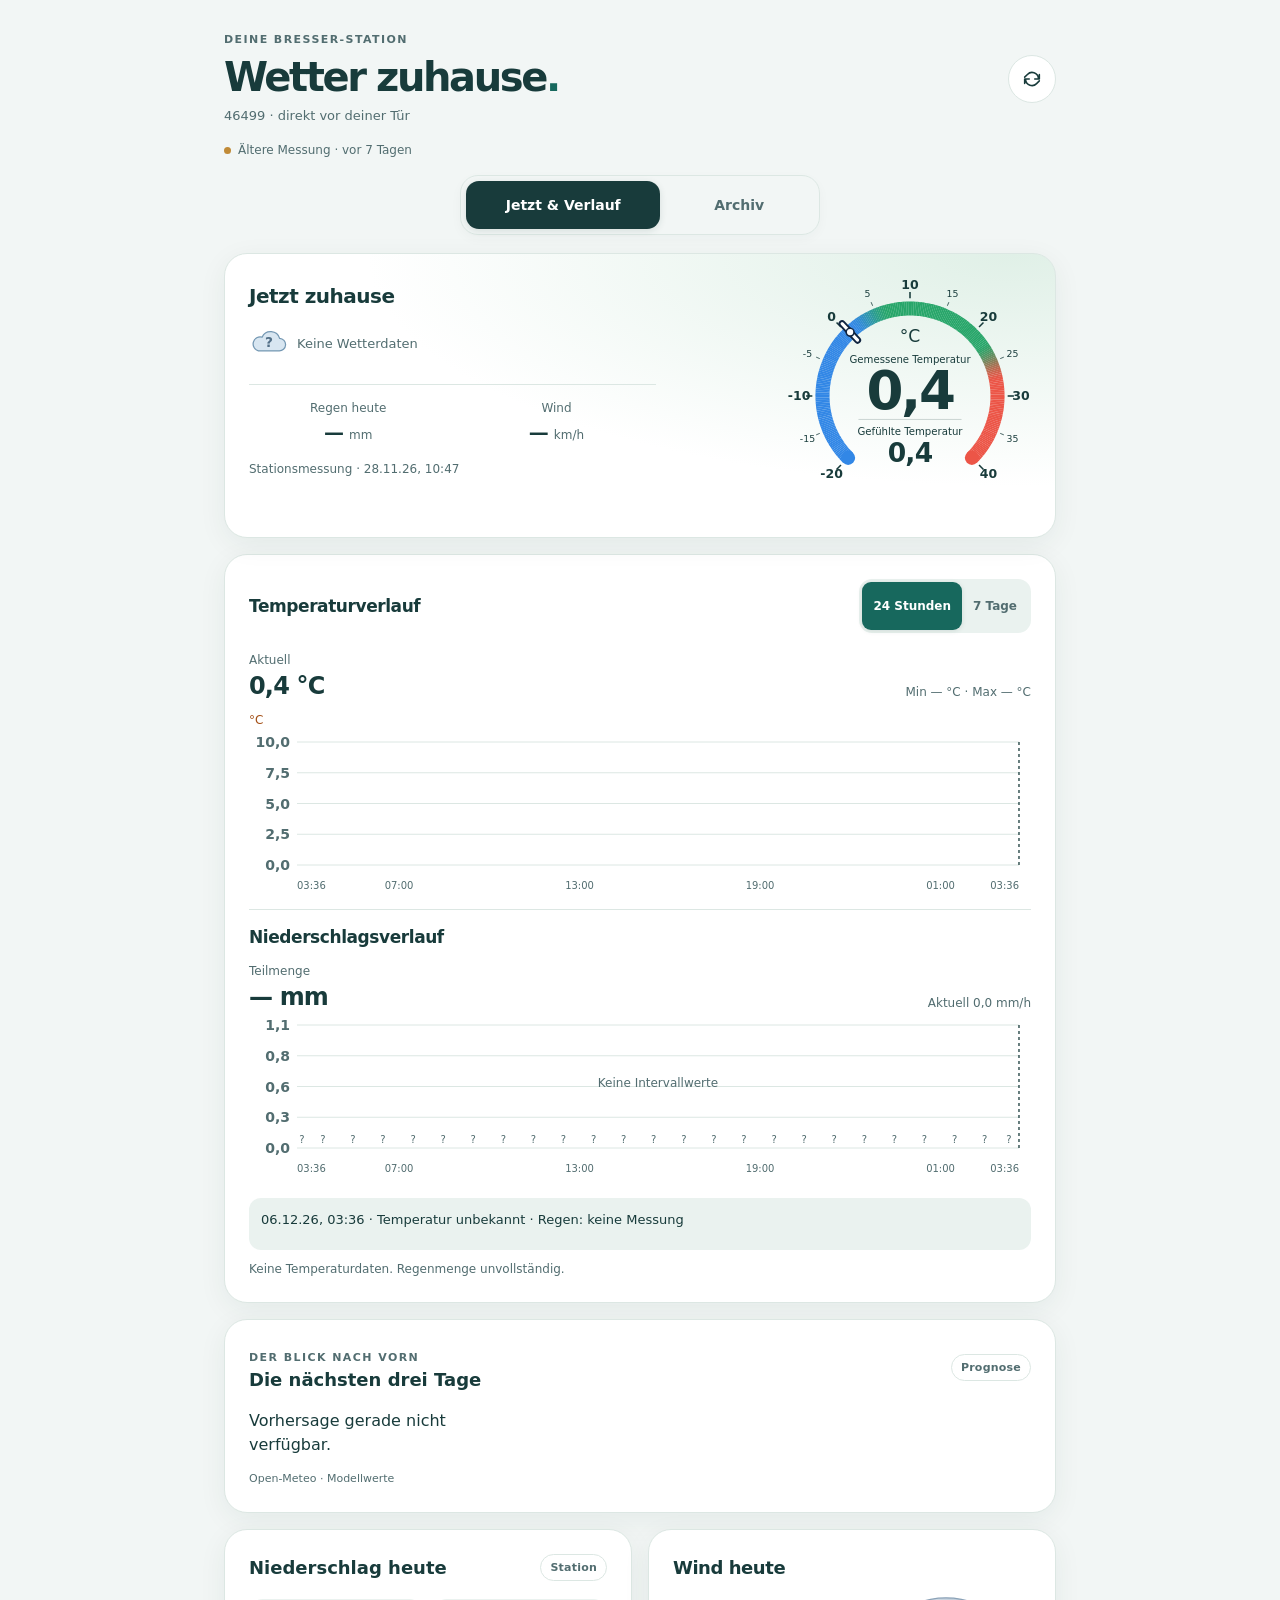
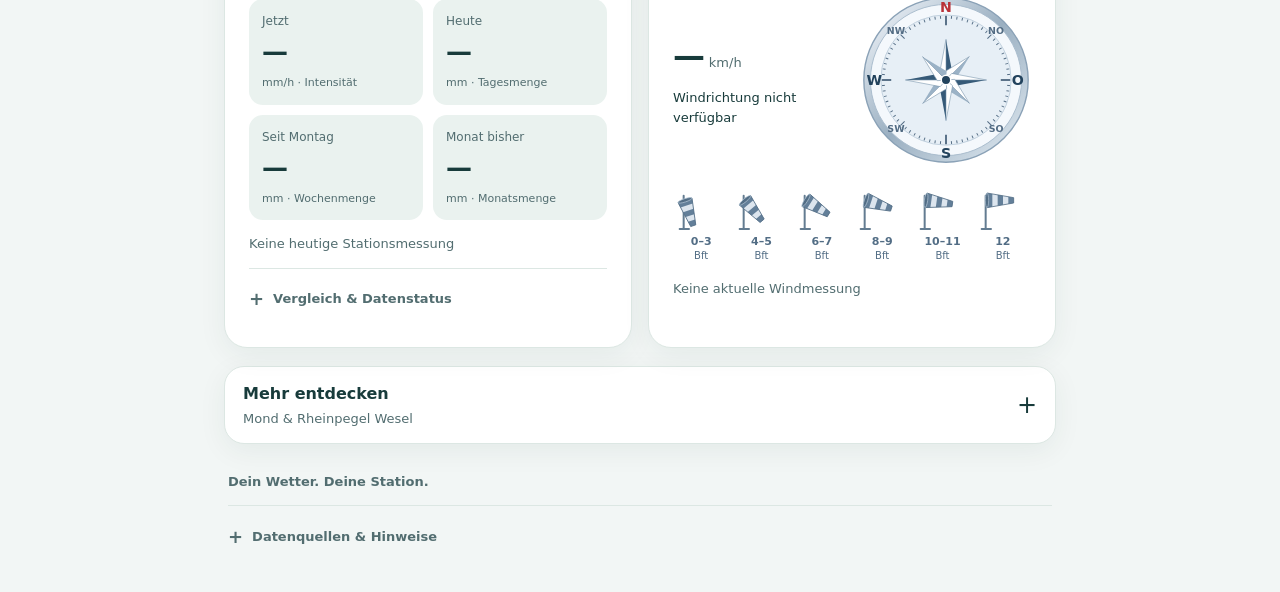
==== commit 9d987ce7: "Embed Rees Rhine livestream in place of river illustrations" ====
--- a/index.html
+++ b/index.html
@@ -1,4 +1,4 @@
-<!doctype html><html lang="de"><head><meta charset="UTF-8"><meta name="viewport" content="width=device-width,initial-scale=1,viewport-fit=cover"><meta name="theme-color" content="#f2f6f5" media="(prefers-color-scheme: light)"><meta name="theme-color" content="#101d20" media="(prefers-color-scheme: dark)"><meta name="apple-mobile-web-app-capable" content="yes"><meta name="apple-mobile-web-app-status-bar-style" content="default"><meta name="description" content="Wetterdaten der eigenen BRESSER-Station"><link rel="manifest" href="manifest.webmanifest"><link rel="icon" href="icon.svg" type="image/svg+xml"><link rel="apple-touch-icon" sizes="180x180" href="assets/apple-touch-icon.png"><title>BRESSER · Wetter zuhause</title><link rel="stylesheet" href="styles.css?v=37"><link rel="stylesheet" href="mobile.css?v=37"></head><body><a class="skip-link" href="#view-today">Zum Wetter</a><main class="shell">
+<!doctype html><html lang="de"><head><meta charset="UTF-8"><meta name="viewport" content="width=device-width,initial-scale=1,viewport-fit=cover"><meta name="theme-color" content="#f2f6f5" media="(prefers-color-scheme: light)"><meta name="theme-color" content="#101d20" media="(prefers-color-scheme: dark)"><meta name="apple-mobile-web-app-capable" content="yes"><meta name="apple-mobile-web-app-status-bar-style" content="default"><meta name="description" content="Wetterdaten der eigenen BRESSER-Station"><link rel="manifest" href="manifest.webmanifest"><link rel="icon" href="icon.svg" type="image/svg+xml"><link rel="apple-touch-icon" sizes="180x180" href="assets/apple-touch-icon.png"><title>BRESSER · Wetter zuhause</title><link rel="stylesheet" href="styles.css?v=38"><link rel="stylesheet" href="mobile.css?v=38"></head><body><a class="skip-link" href="#view-today">Zum Wetter</a><main class="shell">
 <header class="app-header"><div><p class="overline">DEINE BRESSER-STATION</p><h1>Wetter zuhause<span class="brand-dot">.</span></h1><p class="place">46499 · direkt vor deiner Tür</p></div><button class="icon-button" id="refresh" aria-label="Wetterdaten aktualisieren" title="Aktualisieren"><svg viewBox="0 0 24 24" aria-hidden="true"><path d="M20 7v5h-5M4 17v-5h5M19 11a7 7 0 0 0-12-4L4 10m16 4-3 3A7 7 0 0 1 5 13"/></svg></button></header>
 <div class="connection-row"><p class="source" id="status" role="status" data-state="loading">Stationsdaten werden geladen …</p></div>
 <div class="update-banner" id="update-banner" role="status" hidden><span>Eine neue App-Version ist verfügbar.</span><button id="apply-update" type="button">Jetzt aktualisieren</button></div>
@@ -299,7 +299,7 @@
 <div class="temperature-accessible" id="wind-strength" role="status">Keine Windmessung vorhanden</div>
 <div class="windsock-scale" aria-hidden="true" style="display:grid;grid-template-columns:repeat(6,minmax(0,1fr));gap:4px;width:100%"><div class="windsock-level" id="windsock-0" data-active="false"><svg viewBox="0 0 72 72" width="48" height="48" style="display:block;width:100%;max-width:48px;height:auto;opacity:1" aria-hidden="true" focusable="false"><path d="M10 13 V63 M4 63 H18" fill="none" stroke="#637c91" stroke-width="3" stroke-linecap="round"/><g transform="rotate(72 12 20)"><path d="M12 9 L52 16 L52 24 L12 31 Z" class="windsock-fabric" fill="#dce5ee"/><path d="M12 9 L20 10.4 L20 29.6 L12 31 Z M28 11.8 L36 13.2 L36 26.8 L28 28.2 Z M44 14.6 L52 16 L52 24 L44 25.4 Z" class="windsock-stripes" fill="#637f99"/><path d="M12 9 L52 16 L52 24 L12 31 Z" fill="none" class="windsock-outline" stroke="#526d85" stroke-width="1.2"/><ellipse cx="12" cy="20" rx="2.5" ry="11" class="windsock-mouth" fill="#526d85" stroke="#b4c6d6" stroke-width="1"/></g></svg><span class="windsock-caption">0&#8211;3<small>Bft</small></span></div><div class="windsock-level" id="windsock-1" data-active="false"><svg viewBox="0 0 72 72" width="48" height="48" style="display:block;width:100%;max-width:48px;height:auto;opacity:1" aria-hidden="true" focusable="false"><path d="M10 13 V63 M4 63 H18" fill="none" stroke="#637c91" stroke-width="3" stroke-linecap="round"/><g transform="rotate(50 12 20)"><path d="M12 9 L52 16 L52 24 L12 31 Z" class="windsock-fabric" fill="#dce5ee"/><path d="M12 9 L20 10.4 L20 29.6 L12 31 Z M28 11.8 L36 13.2 L36 26.8 L28 28.2 Z M44 14.6 L52 16 L52 24 L44 25.4 Z" class="windsock-stripes" fill="#637f99"/><path d="M12 9 L52 16 L52 24 L12 31 Z" fill="none" class="windsock-outline" stroke="#526d85" stroke-width="1.2"/><ellipse cx="12" cy="20" rx="2.5" ry="11" class="windsock-mouth" fill="#526d85" stroke="#b4c6d6" stroke-width="1"/></g></svg><span class="windsock-caption">4&#8211;5<small>Bft</small></span></div><div class="windsock-level" id="windsock-2" data-active="false"><svg viewBox="0 0 72 72" width="48" height="48" style="display:block;width:100%;max-width:48px;height:auto;opacity:1" aria-hidden="true" focusable="false"><path d="M10 13 V63 M4 63 H18" fill="none" stroke="#637c91" stroke-width="3" stroke-linecap="round"/><g transform="rotate(32 12 20)"><path d="M12 9 L52 16 L52 24 L12 31 Z" class="windsock-fabric" fill="#dce5ee"/><path d="M12 9 L20 10.4 L20 29.6 L12 31 Z M28 11.8 L36 13.2 L36 26.8 L28 28.2 Z M44 14.6 L52 16 L52 24 L44 25.4 Z" class="windsock-stripes" fill="#637f99"/><path d="M12 9 L52 16 L52 24 L12 31 Z" fill="none" class="windsock-outline" stroke="#526d85" stroke-width="1.2"/><ellipse cx="12" cy="20" rx="2.5" ry="11" class="windsock-mouth" fill="#526d85" stroke="#b4c6d6" stroke-width="1"/></g></svg><span class="windsock-caption">6&#8211;7<small>Bft</small></span></div><div class="windsock-level" id="windsock-3" data-active="false"><svg viewBox="0 0 72 72" width="48" height="48" style="display:block;width:100%;max-width:48px;height:auto;opacity:1" aria-hidden="true" focusable="false"><path d="M10 13 V63 M4 63 H18" fill="none" stroke="#637c91" stroke-width="3" stroke-linecap="round"/><g transform="rotate(18 12 20)"><path d="M12 9 L52 16 L52 24 L12 31 Z" class="windsock-fabric" fill="#dce5ee"/><path d="M12 9 L20 10.4 L20 29.6 L12 31 Z M28 11.8 L36 13.2 L36 26.8 L28 28.2 Z M44 14.6 L52 16 L52 24 L44 25.4 Z" class="windsock-stripes" fill="#637f99"/><path d="M12 9 L52 16 L52 24 L12 31 Z" fill="none" class="windsock-outline" stroke="#526d85" stroke-width="1.2"/><ellipse cx="12" cy="20" rx="2.5" ry="11" class="windsock-mouth" fill="#526d85" stroke="#b4c6d6" stroke-width="1"/></g></svg><span class="windsock-caption">8&#8211;9<small>Bft</small></span></div><div class="windsock-level" id="windsock-4" data-active="false"><svg viewBox="0 0 72 72" width="48" height="48" style="display:block;width:100%;max-width:48px;height:auto;opacity:1" aria-hidden="true" focusable="false"><path d="M10 13 V63 M4 63 H18" fill="none" stroke="#637c91" stroke-width="3" stroke-linecap="round"/><g transform="rotate(8 12 20)"><path d="M12 9 L52 16 L52 24 L12 31 Z" class="windsock-fabric" fill="#dce5ee"/><path d="M12 9 L20 10.4 L20 29.6 L12 31 Z M28 11.8 L36 13.2 L36 26.8 L28 28.2 Z M44 14.6 L52 16 L52 24 L44 25.4 Z" class="windsock-stripes" fill="#637f99"/><path d="M12 9 L52 16 L52 24 L12 31 Z" fill="none" class="windsock-outline" stroke="#526d85" stroke-width="1.2"/><ellipse cx="12" cy="20" rx="2.5" ry="11" class="windsock-mouth" fill="#526d85" stroke="#b4c6d6" stroke-width="1"/></g></svg><span class="windsock-caption">10&#8211;11<small>Bft</small></span></div><div class="windsock-level" id="windsock-5" data-active="false"><svg viewBox="0 0 72 72" width="48" height="48" style="display:block;width:100%;max-width:48px;height:auto;opacity:1" aria-hidden="true" focusable="false"><path d="M10 13 V63 M4 63 H18" fill="none" stroke="#637c91" stroke-width="3" stroke-linecap="round"/><g transform="rotate(0 12 20)"><path d="M12 9 L52 16 L52 24 L12 31 Z" class="windsock-fabric" fill="#dce5ee"/><path d="M12 9 L20 10.4 L20 29.6 L12 31 Z M28 11.8 L36 13.2 L36 26.8 L28 28.2 Z M44 14.6 L52 16 L52 24 L44 25.4 Z" class="windsock-stripes" fill="#637f99"/><path d="M12 9 L52 16 L52 24 L12 31 Z" fill="none" class="windsock-outline" stroke="#526d85" stroke-width="1.2"/><ellipse cx="12" cy="20" rx="2.5" ry="11" class="windsock-mouth" fill="#526d85" stroke="#b4c6d6" stroke-width="1"/></g></svg><span class="windsock-caption">12<small>Bft</small></span></div></div>
 <div class="tiny" id="wind-time"></div></section></div>
-<details class="more-details" id="more-details"><summary><span><strong>Mehr entdecken</strong><small>Mond &amp; Rheinpegel Wesel</small></span><span aria-hidden="true">+</span></summary><div class="extra-grid"><section class="panel moon-panel" aria-labelledby="moon-title"><h2 class="section-title" id="moon-title">Aktueller Mond</h2><div class="moon-timeline" role="group" aria-label="Mondphasen von vorgestern bis &#252;bermorgen"><div class="moon-day" data-offset="-2" style="--moon-column:1"><div class="moon-day-label" id="moon-day-prev2">&#8212;</div><div class="moon-day-graphic" id="moon-graphic-prev2" role="img" aria-label="Mondphase wird berechnet"><svg viewBox="20 20 120 120" width="160" height="160" style="display:block;width:100%;height:auto" aria-hidden="true" focusable="false"><defs><clipPath id="moon-photo-disc-prev2"><circle cx="80" cy="80" r="58"/></clipPath><clipPath id="moon-photo-light-prev2"><path id="moon-lit-prev2" d=""/></clipPath></defs><g clip-path="url(#moon-photo-disc-prev2)"><circle cx="80" cy="80" r="58" fill="#080c12"/><image href="assets/moon-full-nasa.jpg" x="11.80" y="14.78" width="135.98" height="130.24" preserveAspectRatio="xMidYMid meet" opacity=".10"/><image href="assets/moon-full-nasa.jpg" x="11.80" y="14.78" width="135.98" height="130.24" preserveAspectRatio="xMidYMid meet" clip-path="url(#moon-photo-light-prev2)"/></g></svg></div></div><div class="moon-day" data-offset="-1" style="--moon-column:2"><div class="moon-day-label" id="moon-day-prev1">&#8212;</div><div class="moon-day-graphic" id="moon-graphic-prev1" role="img" aria-label="Mondphase wird berechnet"><svg viewBox="20 20 120 120" width="160" height="160" style="display:block;width:100%;height:auto" aria-hidden="true" focusable="false"><defs><clipPath id="moon-photo-disc-prev1"><circle cx="80" cy="80" r="58"/></clipPath><clipPath id="moon-photo-light-prev1"><path id="moon-lit-prev1" d=""/></clipPath></defs><g clip-path="url(#moon-photo-disc-prev1)"><circle cx="80" cy="80" r="58" fill="#080c12"/><image href="assets/moon-full-nasa.jpg" x="11.80" y="14.78" width="135.98" height="130.24" preserveAspectRatio="xMidYMid meet" opacity=".10"/><image href="assets/moon-full-nasa.jpg" x="11.80" y="14.78" width="135.98" height="130.24" preserveAspectRatio="xMidYMid meet" clip-path="url(#moon-photo-light-prev1)"/></g></svg></div></div><div class="moon-day moon-day-current" data-offset="0" style="--moon-column:3"><div class="moon-day-label" id="moon-day-today">Heute</div><div class="moon-day-graphic" id="moon-graphic" role="img" aria-label="Mondphase wird berechnet"><svg viewBox="20 20 120 120" width="160" height="160" style="display:block;width:100%;height:auto" aria-hidden="true" focusable="false"><defs><clipPath id="moon-photo-disc-today"><circle cx="80" cy="80" r="58"/></clipPath><clipPath id="moon-photo-light-today"><path id="moon-lit" d=""/></clipPath></defs><g clip-path="url(#moon-photo-disc-today)"><circle cx="80" cy="80" r="58" fill="#080c12"/><image href="assets/moon-full-nasa.jpg" x="11.80" y="14.78" width="135.98" height="130.24" preserveAspectRatio="xMidYMid meet" opacity=".10"/><image href="assets/moon-full-nasa.jpg" x="11.80" y="14.78" width="135.98" height="130.24" preserveAspectRatio="xMidYMid meet" clip-path="url(#moon-photo-light-today)"/></g></svg></div><strong class="moon-current-percent" id="moon-illumination">&#8212;</strong></div><div class="moon-day" data-offset="1" style="--moon-column:4"><div class="moon-day-label" id="moon-day-next1">&#8212;</div><div class="moon-day-graphic" id="moon-graphic-next1" role="img" aria-label="Mondphase wird berechnet"><svg viewBox="20 20 120 120" width="160" height="160" style="display:block;width:100%;height:auto" aria-hidden="true" focusable="false"><defs><clipPath id="moon-photo-disc-next1"><circle cx="80" cy="80" r="58"/></clipPath><clipPath id="moon-photo-light-next1"><path id="moon-lit-next1" d=""/></clipPath></defs><g clip-path="url(#moon-photo-disc-next1)"><circle cx="80" cy="80" r="58" fill="#080c12"/><image href="assets/moon-full-nasa.jpg" x="11.80" y="14.78" width="135.98" height="130.24" preserveAspectRatio="xMidYMid meet" opacity=".10"/><image href="assets/moon-full-nasa.jpg" x="11.80" y="14.78" width="135.98" height="130.24" preserveAspectRatio="xMidYMid meet" clip-path="url(#moon-photo-light-next1)"/></g></svg></div></div><div class="moon-day" data-offset="2" style="--moon-column:5"><div class="moon-day-label" id="moon-day-next2">&#8212;</div><div class="moon-day-graphic" id="moon-graphic-next2" role="img" aria-label="Mondphase wird berechnet"><svg viewBox="20 20 120 120" width="160" height="160" style="display:block;width:100%;height:auto" aria-hidden="true" focusable="false"><defs><clipPath id="moon-photo-disc-next2"><circle cx="80" cy="80" r="58"/></clipPath><clipPath id="moon-photo-light-next2"><path id="moon-lit-next2" d=""/></clipPath></defs><g clip-path="url(#moon-photo-disc-next2)"><circle cx="80" cy="80" r="58" fill="#080c12"/><image href="assets/moon-full-nasa.jpg" x="11.80" y="14.78" width="135.98" height="130.24" preserveAspectRatio="xMidYMid meet" opacity=".10"/><image href="assets/moon-full-nasa.jpg" x="11.80" y="14.78" width="135.98" height="130.24" preserveAspectRatio="xMidYMid meet" clip-path="url(#moon-photo-light-next2)"/></g></svg></div></div></div><div class="moon-phase-name" id="moon-phase">Mondphase wird berechnet &#8230;</div><div class="moon-next-full" id="moon-next-full">N&#228;chster Vollmond wird berechnet &#8230;</div><div class="temperature-accessible" id="moon-trend"></div><div class="temperature-accessible" id="moon-time"></div></section><section class="panel river-panel" id="river-panel" aria-labelledby="river-title"><div class="river-heading"><h2 class="section-title" id="river-title">Rheinpegel Wesel</h2><span class="light">Rhein-km 814</span></div><div class="river-readout"><div><strong id="river-value">&#8212;</strong><span class="river-unit">cm</span><div class="river-reference">&#252;ber Pegelnull</div></div><span class="river-state" id="river-state" role="status">Wird geladen &#8230;</span></div><div class="river-scale" role="group" aria-label="Einordnung des Wasserstands"><div class="river-level-card" id="river-low" data-current="false" data-position="side" style="--river-column:1"><div class="river-scene" style="background-position:0% 60%" role="img" aria-label="Niedrigwasser"></div><span>Niedrig</span></div><div class="river-level-card" id="river-normal" data-current="false" data-position="center" style="--river-column:2"><div class="river-scene" style="background-position:50% 60%" role="img" aria-label="Normalwasser"></div><span>Normal</span></div><div class="river-level-card" id="river-high" data-current="false" data-position="side" style="--river-column:3"><div class="river-scene" style="background-position:100% 60%" role="img" aria-label="Hochwasser"></div><span>Hoch</span></div></div><div class="river-trend" id="river-trend" role="status">Trend wird geladen &#8230;</div><section class="river-history" aria-labelledby="river-history-title"><div class="history-heading"><h3 class="section-title" id="river-history-title">Pegelverlauf</h3><div class="history-switch" role="group" aria-label="Zeitraum des Pegelverlaufs"><button type="button" id="river-24" aria-pressed="true">24 Stunden</button><button type="button" id="river-168" aria-pressed="false">7 Tage</button><button type="button" id="river-720" aria-pressed="false">30 Tage</button></div></div><div class="history-readout"><span class="history-caption">Wasserstand · cm über Pegelnull</span><span class="tiny" id="river-extremes">Min — · Max —</span></div><div class="history-chart" id="river-chart" tabindex="0" role="group" aria-label="Pegelverlauf. Mit Pfeiltasten Messwerte auswählen."></div><p class="history-inspection" id="river-inspection" aria-live="polite">Verlauf wird geladen …</p><p class="history-note tiny" id="river-history-note"></p></section><div class="river-time tiny" id="river-time">Pegeldaten werden geladen &#8230;</div><div class="river-source tiny">Quelle: <a href="https://pegelonline.wsv.de/gast/stammdaten?pegelnr=2770040" target="_blank" rel="noreferrer">PEGELONLINE / WSV</a></div></section></div></details></div>
+<details class="more-details" id="more-details"><summary><span><strong>Mehr entdecken</strong><small>Mond &amp; Rheinpegel Wesel</small></span><span aria-hidden="true">+</span></summary><div class="extra-grid"><section class="panel moon-panel" aria-labelledby="moon-title"><h2 class="section-title" id="moon-title">Aktueller Mond</h2><div class="moon-timeline" role="group" aria-label="Mondphasen von vorgestern bis &#252;bermorgen"><div class="moon-day" data-offset="-2" style="--moon-column:1"><div class="moon-day-label" id="moon-day-prev2">&#8212;</div><div class="moon-day-graphic" id="moon-graphic-prev2" role="img" aria-label="Mondphase wird berechnet"><svg viewBox="20 20 120 120" width="160" height="160" style="display:block;width:100%;height:auto" aria-hidden="true" focusable="false"><defs><clipPath id="moon-photo-disc-prev2"><circle cx="80" cy="80" r="58"/></clipPath><clipPath id="moon-photo-light-prev2"><path id="moon-lit-prev2" d=""/></clipPath></defs><g clip-path="url(#moon-photo-disc-prev2)"><circle cx="80" cy="80" r="58" fill="#080c12"/><image href="assets/moon-full-nasa.jpg" x="11.80" y="14.78" width="135.98" height="130.24" preserveAspectRatio="xMidYMid meet" opacity=".10"/><image href="assets/moon-full-nasa.jpg" x="11.80" y="14.78" width="135.98" height="130.24" preserveAspectRatio="xMidYMid meet" clip-path="url(#moon-photo-light-prev2)"/></g></svg></div></div><div class="moon-day" data-offset="-1" style="--moon-column:2"><div class="moon-day-label" id="moon-day-prev1">&#8212;</div><div class="moon-day-graphic" id="moon-graphic-prev1" role="img" aria-label="Mondphase wird berechnet"><svg viewBox="20 20 120 120" width="160" height="160" style="display:block;width:100%;height:auto" aria-hidden="true" focusable="false"><defs><clipPath id="moon-photo-disc-prev1"><circle cx="80" cy="80" r="58"/></clipPath><clipPath id="moon-photo-light-prev1"><path id="moon-lit-prev1" d=""/></clipPath></defs><g clip-path="url(#moon-photo-disc-prev1)"><circle cx="80" cy="80" r="58" fill="#080c12"/><image href="assets/moon-full-nasa.jpg" x="11.80" y="14.78" width="135.98" height="130.24" preserveAspectRatio="xMidYMid meet" opacity=".10"/><image href="assets/moon-full-nasa.jpg" x="11.80" y="14.78" width="135.98" height="130.24" preserveAspectRatio="xMidYMid meet" clip-path="url(#moon-photo-light-prev1)"/></g></svg></div></div><div class="moon-day moon-day-current" data-offset="0" style="--moon-column:3"><div class="moon-day-label" id="moon-day-today">Heute</div><div class="moon-day-graphic" id="moon-graphic" role="img" aria-label="Mondphase wird berechnet"><svg viewBox="20 20 120 120" width="160" height="160" style="display:block;width:100%;height:auto" aria-hidden="true" focusable="false"><defs><clipPath id="moon-photo-disc-today"><circle cx="80" cy="80" r="58"/></clipPath><clipPath id="moon-photo-light-today"><path id="moon-lit" d=""/></clipPath></defs><g clip-path="url(#moon-photo-disc-today)"><circle cx="80" cy="80" r="58" fill="#080c12"/><image href="assets/moon-full-nasa.jpg" x="11.80" y="14.78" width="135.98" height="130.24" preserveAspectRatio="xMidYMid meet" opacity=".10"/><image href="assets/moon-full-nasa.jpg" x="11.80" y="14.78" width="135.98" height="130.24" preserveAspectRatio="xMidYMid meet" clip-path="url(#moon-photo-light-today)"/></g></svg></div><strong class="moon-current-percent" id="moon-illumination">&#8212;</strong></div><div class="moon-day" data-offset="1" style="--moon-column:4"><div class="moon-day-label" id="moon-day-next1">&#8212;</div><div class="moon-day-graphic" id="moon-graphic-next1" role="img" aria-label="Mondphase wird berechnet"><svg viewBox="20 20 120 120" width="160" height="160" style="display:block;width:100%;height:auto" aria-hidden="true" focusable="false"><defs><clipPath id="moon-photo-disc-next1"><circle cx="80" cy="80" r="58"/></clipPath><clipPath id="moon-photo-light-next1"><path id="moon-lit-next1" d=""/></clipPath></defs><g clip-path="url(#moon-photo-disc-next1)"><circle cx="80" cy="80" r="58" fill="#080c12"/><image href="assets/moon-full-nasa.jpg" x="11.80" y="14.78" width="135.98" height="130.24" preserveAspectRatio="xMidYMid meet" opacity=".10"/><image href="assets/moon-full-nasa.jpg" x="11.80" y="14.78" width="135.98" height="130.24" preserveAspectRatio="xMidYMid meet" clip-path="url(#moon-photo-light-next1)"/></g></svg></div></div><div class="moon-day" data-offset="2" style="--moon-column:5"><div class="moon-day-label" id="moon-day-next2">&#8212;</div><div class="moon-day-graphic" id="moon-graphic-next2" role="img" aria-label="Mondphase wird berechnet"><svg viewBox="20 20 120 120" width="160" height="160" style="display:block;width:100%;height:auto" aria-hidden="true" focusable="false"><defs><clipPath id="moon-photo-disc-next2"><circle cx="80" cy="80" r="58"/></clipPath><clipPath id="moon-photo-light-next2"><path id="moon-lit-next2" d=""/></clipPath></defs><g clip-path="url(#moon-photo-disc-next2)"><circle cx="80" cy="80" r="58" fill="#080c12"/><image href="assets/moon-full-nasa.jpg" x="11.80" y="14.78" width="135.98" height="130.24" preserveAspectRatio="xMidYMid meet" opacity=".10"/><image href="assets/moon-full-nasa.jpg" x="11.80" y="14.78" width="135.98" height="130.24" preserveAspectRatio="xMidYMid meet" clip-path="url(#moon-photo-light-next2)"/></g></svg></div></div></div><div class="moon-phase-name" id="moon-phase">Mondphase wird berechnet &#8230;</div><div class="moon-next-full" id="moon-next-full">N&#228;chster Vollmond wird berechnet &#8230;</div><div class="temperature-accessible" id="moon-trend"></div><div class="temperature-accessible" id="moon-time"></div></section><section class="panel river-panel" id="river-panel" aria-labelledby="river-title"><div class="river-heading"><h2 class="section-title" id="river-title">Rheinpegel Wesel</h2><span class="light">Rhein-km 814</span></div><div class="river-readout"><div><strong id="river-value">&#8212;</strong><span class="river-unit">cm</span><div class="river-reference">&#252;ber Pegelnull</div></div><span class="river-state" id="river-state" role="status">Wird geladen &#8230;</span></div><figure class="river-video"><div class="river-video-frame"><iframe src="https://www.youtube-nocookie.com/embed/gF4Cle4U9_w?playsinline=1" title="Rees, Rheinabwärts – Rhein-Livestream" width="420" height="236" loading="lazy" referrerpolicy="strict-origin-when-cross-origin" allow="accelerometer; encrypted-media; gyroscope; picture-in-picture; fullscreen" allowfullscreen></iframe></div><figcaption>Rees, Rheinabwärts</figcaption><a class="river-video-link" href="https://www.youtube.com/watch?v=gF4Cle4U9_w" target="_blank" rel="noopener noreferrer">Auf YouTube öffnen</a></figure><div class="river-scale" role="group" aria-label="Einordnung des Wasserstands"><div class="river-level-card" id="river-low" data-current="false" data-position="side" style="--river-column:1"><span>Niedrig</span></div><div class="river-level-card" id="river-normal" data-current="false" data-position="center" style="--river-column:2"><span>Normal</span></div><div class="river-level-card" id="river-high" data-current="false" data-position="side" style="--river-column:3"><span>Hoch</span></div></div><div class="river-trend" id="river-trend" role="status">Trend wird geladen &#8230;</div><section class="river-history" aria-labelledby="river-history-title"><div class="history-heading"><h3 class="section-title" id="river-history-title">Pegelverlauf</h3><div class="history-switch" role="group" aria-label="Zeitraum des Pegelverlaufs"><button type="button" id="river-24" aria-pressed="true">24 Stunden</button><button type="button" id="river-168" aria-pressed="false">7 Tage</button><button type="button" id="river-720" aria-pressed="false">30 Tage</button></div></div><div class="history-readout"><span class="history-caption">Wasserstand · cm über Pegelnull</span><span class="tiny" id="river-extremes">Min — · Max —</span></div><div class="history-chart" id="river-chart" tabindex="0" role="group" aria-label="Pegelverlauf. Mit Pfeiltasten Messwerte auswählen."></div><p class="history-inspection" id="river-inspection" aria-live="polite">Verlauf wird geladen …</p><p class="history-note tiny" id="river-history-note"></p></section><div class="river-time tiny" id="river-time">Pegeldaten werden geladen &#8230;</div><div class="river-source tiny">Quelle: <a href="https://pegelonline.wsv.de/gast/stammdaten?pegelnr=2770040" target="_blank" rel="noreferrer">PEGELONLINE / WSV</a></div></section></div></details></div>
 <div id="view-archive" hidden><div class="archive-intro"><span class="overline">DEINE STATION ERINNERT SICH</span><h2>Vergangene Messungen</h2><p>Wähle einen Tag und eine Uhrzeit. Dein aktuelles Wetter bleibt davon unabhängig.</p><button class="text-button" id="archive-today" type="button">Zum heutigen Tag</button></div><section class="panel measurement-panel" aria-labelledby="measurement-title"><div class="date-panel measurement-controls"><div class="section-title" id="measurement-title">Messung auswählen</div><div class="date-nav"><button id="prev" aria-label="Vorheriger Tag">‹</button><input id="date" type="date" aria-label="Datum wählen"><button id="next" aria-label="Nächster Tag">›</button></div><div class="hour-stepper"><button id="hour-back" type="button" aria-label="Eine Stunde früher">−</button><span id="archive-hour-label">12:00 Uhr</span><button id="hour-forward" type="button" aria-label="Eine Stunde später">+</button></div><div class="hour-picker"><div class="hour-control" id="hour-control" data-press-state="idle"><input class="hour-slider" id="hour" type="range" min="0" max="24" step="1" value="12" aria-label="Messstunde ausw&#228;hlen" aria-valuetext="12:00 Uhr"><output class="hour-preview" id="hour-preview" for="hour" aria-hidden="true">12</output><output class="hour-thumb-value" id="hour-value" for="hour" aria-hidden="true">12</output></div><div class="hour-ruler" id="hour-ruler" aria-hidden="true"><span style="left:0%">00:00</span><span style="left:25%">06:00</span><span style="left:50%">12:00</span><span style="left:75%">18:00</span><span style="left:100%">24:00</span></div></div><div class="hint" id="selected-hint"></div></div><section class="temperature temperature-card" aria-labelledby="selected-title">
   <h2 class="section-title" id="selected-title">Archivtemperatur</h2>
   <div class="temperature-context" id="selected-time">Messzeitpunkt wird geladen …</div>
@@ -568,4 +568,4 @@
  </div>
   <div class="temperature-accessible" role="status"></div>
   <div class="temperature-meta" id="reading-time">Keine Messung verfügbar</div>
-</section></section><section class="panel archive-rain" aria-labelledby="archive-rain-title"><div class="card-heading"><h2 id="archive-rain-title">Niederschlag zur Auswahl</h2><span class="source-badge">Station</span></div><div class="metrics"><div class="metric"><span>Intensität</span><strong id="archive-rainrate">—</strong><small>mm/h</small></div><div class="metric"><span>Tag bis zur Messung</span><strong id="archive-rainday">—</strong><small>mm</small></div><div class="metric"><span>Woche bis zur Messung</span><strong id="archive-rainweek">—</strong><small>mm</small></div><div class="metric"><span>Monat bis zur Messung</span><strong id="archive-rainmonth">—</strong><small>mm</small></div></div><details class="text-details"><summary>Vorjahresvergleich</summary><p id="archive-compare">Keine Vergleichsdaten</p></details></section></div><footer id="sources"><p>Dein Wetter. Deine Station.</p><details class="text-details"><summary>Datenquellen &amp; Hinweise</summary><p>Messwerte: <a href="https://app.weathercloud.net/d1073176104" target="_blank" rel="noreferrer">Weathercloud · Station d1073176104</a><br>Vorhersage: <a href="https://open-meteo.com/" target="_blank" rel="noreferrer">Open-Meteo</a> · Modellwerte, keine Stationsmessung.<br>Rheinpegel: PEGELONLINE / WSV.<br>Mondbild: <a href="https://science.nasa.gov/moon/moon-phases/" target="_blank" rel="noreferrer">NASA</a> · astronomisch berechnete Beleuchtung.</p></details></footer></main><script src="history.js?v=37" defer></script><script src="river.js?v=37" defer></script><script src="app.js?v=37" defer></script></body></html>+</section></section><section class="panel archive-rain" aria-labelledby="archive-rain-title"><div class="card-heading"><h2 id="archive-rain-title">Niederschlag zur Auswahl</h2><span class="source-badge">Station</span></div><div class="metrics"><div class="metric"><span>Intensität</span><strong id="archive-rainrate">—</strong><small>mm/h</small></div><div class="metric"><span>Tag bis zur Messung</span><strong id="archive-rainday">—</strong><small>mm</small></div><div class="metric"><span>Woche bis zur Messung</span><strong id="archive-rainweek">—</strong><small>mm</small></div><div class="metric"><span>Monat bis zur Messung</span><strong id="archive-rainmonth">—</strong><small>mm</small></div></div><details class="text-details"><summary>Vorjahresvergleich</summary><p id="archive-compare">Keine Vergleichsdaten</p></details></section></div><footer id="sources"><p>Dein Wetter. Deine Station.</p><details class="text-details"><summary>Datenquellen &amp; Hinweise</summary><p>Messwerte: <a href="https://app.weathercloud.net/d1073176104" target="_blank" rel="noreferrer">Weathercloud · Station d1073176104</a><br>Vorhersage: <a href="https://open-meteo.com/" target="_blank" rel="noreferrer">Open-Meteo</a> · Modellwerte, keine Stationsmessung.<br>Rheinpegel: PEGELONLINE / WSV.<br>Mondbild: <a href="https://science.nasa.gov/moon/moon-phases/" target="_blank" rel="noreferrer">NASA</a> · astronomisch berechnete Beleuchtung.</p></details></footer></main><script src="history.js?v=38" defer></script><script src="river.js?v=38" defer></script><script src="app.js?v=38" defer></script></body></html>
--- a/mobile.css
+++ b/mobile.css
@@ -36,3 +36,6 @@
 
 /* Three period controls, scoped to the river chart. */
 .river-history .history-switch{display:grid;grid-template-columns:repeat(3,minmax(0,1fr));width:100%;max-width:340px}.river-history .history-switch button{min-width:0;padding-inline:6px;white-space:normal}
+
+/* One compact live view replaces the three river illustrations. */
+.river-video{width:100%;max-width:420px;margin:0 auto 14px;text-align:center}.river-video-frame{position:relative;width:100%;aspect-ratio:16/9;overflow:hidden;border-radius:12px;background:#07162e}.river-video iframe{display:block;position:absolute;inset:0;width:100%;height:100%;border:0}.river-video figcaption{margin-top:8px;font-size:1rem;font-weight:750;line-height:1.4}.river-video-link{display:inline-block;padding:5px 0;font-size:.75rem;color:inherit}.river-scale{grid-template-columns:repeat(3,minmax(0,1fr));gap:8px}.river-level-card{display:block;padding:8px 4px;border:1px solid #9aabb8;border-radius:10px;text-align:center}.river-level-card span{display:block;font-size:.8125rem;line-height:1.4}.river-level-card[data-position="center"] span{font-size:.8125rem}.river-level-card[data-current="true"]{border:2px solid currentColor;padding:7px 3px;background:#438fcb18;font-weight:750}
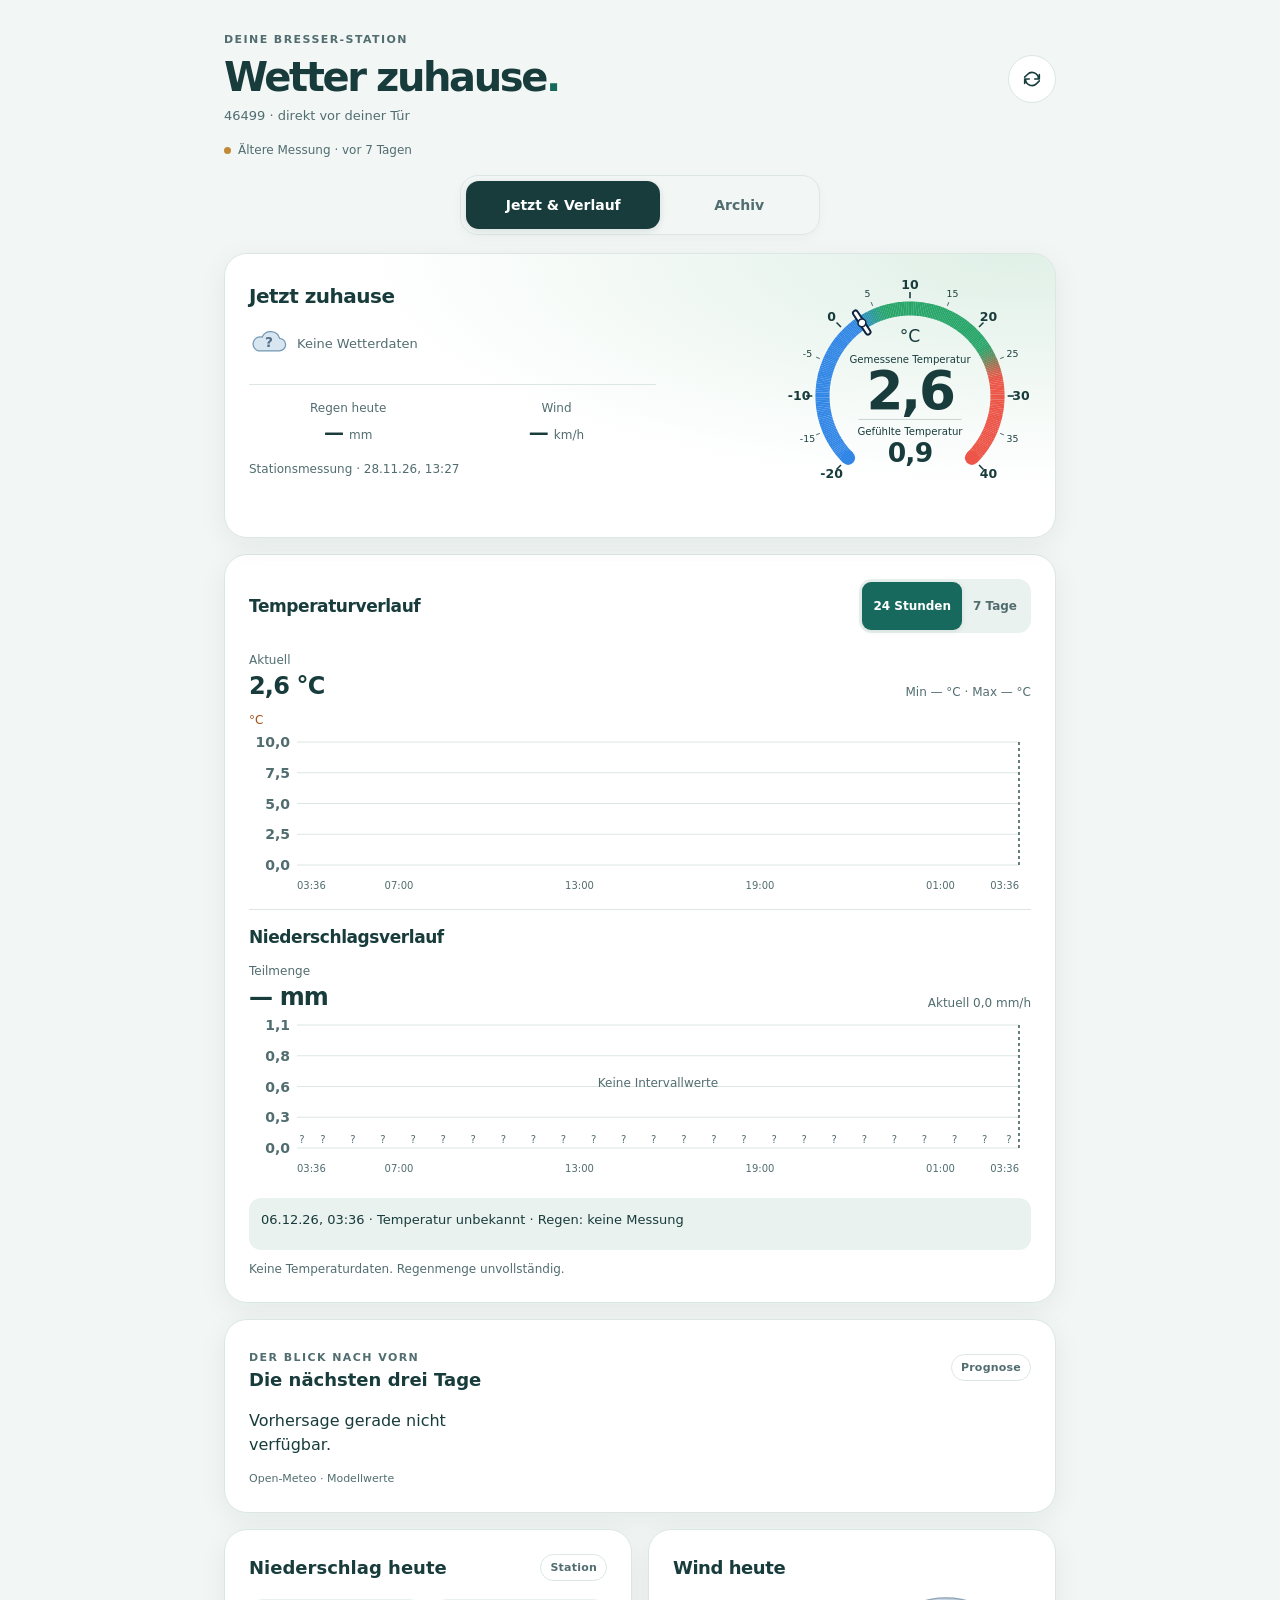
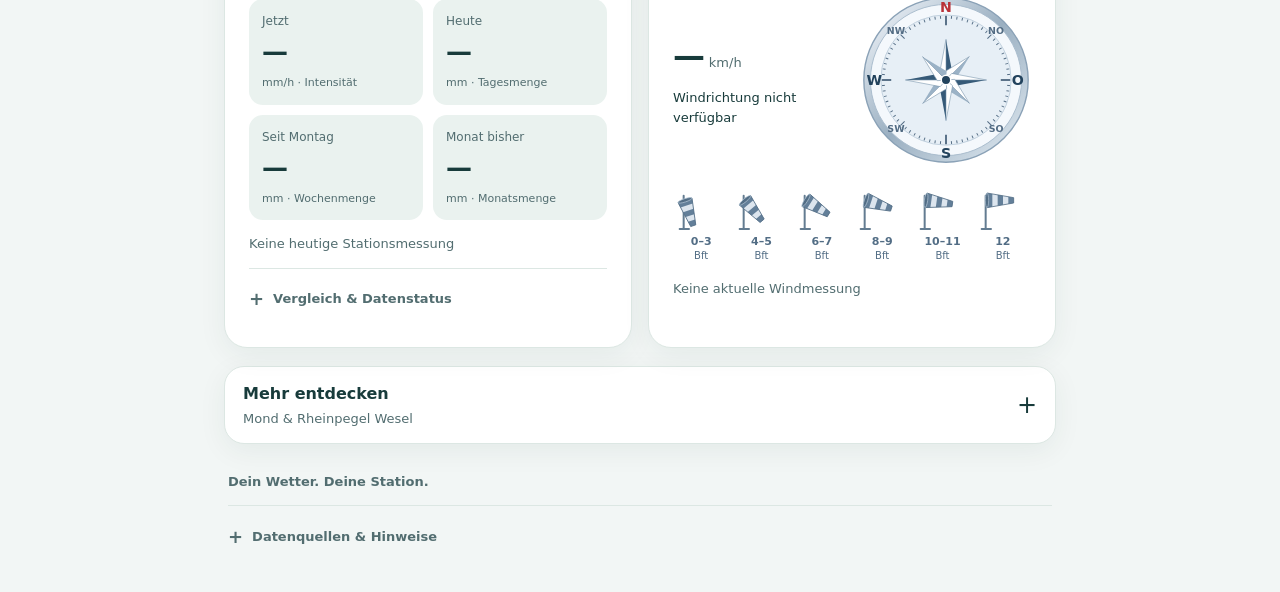
==== commit 90640dab: "Autoplay muted Rhine livestream on opening and refresh" ====
--- a/index.html
+++ b/index.html
@@ -1,4 +1,4 @@
-<!doctype html><html lang="de"><head><meta charset="UTF-8"><meta name="viewport" content="width=device-width,initial-scale=1,viewport-fit=cover"><meta name="theme-color" content="#f2f6f5" media="(prefers-color-scheme: light)"><meta name="theme-color" content="#101d20" media="(prefers-color-scheme: dark)"><meta name="apple-mobile-web-app-capable" content="yes"><meta name="apple-mobile-web-app-status-bar-style" content="default"><meta name="description" content="Wetterdaten der eigenen BRESSER-Station"><link rel="manifest" href="manifest.webmanifest"><link rel="icon" href="icon.svg" type="image/svg+xml"><link rel="apple-touch-icon" sizes="180x180" href="assets/apple-touch-icon.png"><title>BRESSER · Wetter zuhause</title><link rel="stylesheet" href="styles.css?v=38"><link rel="stylesheet" href="mobile.css?v=38"></head><body><a class="skip-link" href="#view-today">Zum Wetter</a><main class="shell">
+<!doctype html><html lang="de"><head><meta charset="UTF-8"><meta name="viewport" content="width=device-width,initial-scale=1,viewport-fit=cover"><meta name="theme-color" content="#f2f6f5" media="(prefers-color-scheme: light)"><meta name="theme-color" content="#101d20" media="(prefers-color-scheme: dark)"><meta name="apple-mobile-web-app-capable" content="yes"><meta name="apple-mobile-web-app-status-bar-style" content="default"><meta name="description" content="Wetterdaten der eigenen BRESSER-Station"><link rel="manifest" href="manifest.webmanifest"><link rel="icon" href="icon.svg" type="image/svg+xml"><link rel="apple-touch-icon" sizes="180x180" href="assets/apple-touch-icon.png"><title>BRESSER · Wetter zuhause</title><link rel="stylesheet" href="styles.css?v=39"><link rel="stylesheet" href="mobile.css?v=39"></head><body><a class="skip-link" href="#view-today">Zum Wetter</a><main class="shell">
 <header class="app-header"><div><p class="overline">DEINE BRESSER-STATION</p><h1>Wetter zuhause<span class="brand-dot">.</span></h1><p class="place">46499 · direkt vor deiner Tür</p></div><button class="icon-button" id="refresh" aria-label="Wetterdaten aktualisieren" title="Aktualisieren"><svg viewBox="0 0 24 24" aria-hidden="true"><path d="M20 7v5h-5M4 17v-5h5M19 11a7 7 0 0 0-12-4L4 10m16 4-3 3A7 7 0 0 1 5 13"/></svg></button></header>
 <div class="connection-row"><p class="source" id="status" role="status" data-state="loading">Stationsdaten werden geladen …</p></div>
 <div class="update-banner" id="update-banner" role="status" hidden><span>Eine neue App-Version ist verfügbar.</span><button id="apply-update" type="button">Jetzt aktualisieren</button></div>
@@ -299,7 +299,7 @@
 <div class="temperature-accessible" id="wind-strength" role="status">Keine Windmessung vorhanden</div>
 <div class="windsock-scale" aria-hidden="true" style="display:grid;grid-template-columns:repeat(6,minmax(0,1fr));gap:4px;width:100%"><div class="windsock-level" id="windsock-0" data-active="false"><svg viewBox="0 0 72 72" width="48" height="48" style="display:block;width:100%;max-width:48px;height:auto;opacity:1" aria-hidden="true" focusable="false"><path d="M10 13 V63 M4 63 H18" fill="none" stroke="#637c91" stroke-width="3" stroke-linecap="round"/><g transform="rotate(72 12 20)"><path d="M12 9 L52 16 L52 24 L12 31 Z" class="windsock-fabric" fill="#dce5ee"/><path d="M12 9 L20 10.4 L20 29.6 L12 31 Z M28 11.8 L36 13.2 L36 26.8 L28 28.2 Z M44 14.6 L52 16 L52 24 L44 25.4 Z" class="windsock-stripes" fill="#637f99"/><path d="M12 9 L52 16 L52 24 L12 31 Z" fill="none" class="windsock-outline" stroke="#526d85" stroke-width="1.2"/><ellipse cx="12" cy="20" rx="2.5" ry="11" class="windsock-mouth" fill="#526d85" stroke="#b4c6d6" stroke-width="1"/></g></svg><span class="windsock-caption">0&#8211;3<small>Bft</small></span></div><div class="windsock-level" id="windsock-1" data-active="false"><svg viewBox="0 0 72 72" width="48" height="48" style="display:block;width:100%;max-width:48px;height:auto;opacity:1" aria-hidden="true" focusable="false"><path d="M10 13 V63 M4 63 H18" fill="none" stroke="#637c91" stroke-width="3" stroke-linecap="round"/><g transform="rotate(50 12 20)"><path d="M12 9 L52 16 L52 24 L12 31 Z" class="windsock-fabric" fill="#dce5ee"/><path d="M12 9 L20 10.4 L20 29.6 L12 31 Z M28 11.8 L36 13.2 L36 26.8 L28 28.2 Z M44 14.6 L52 16 L52 24 L44 25.4 Z" class="windsock-stripes" fill="#637f99"/><path d="M12 9 L52 16 L52 24 L12 31 Z" fill="none" class="windsock-outline" stroke="#526d85" stroke-width="1.2"/><ellipse cx="12" cy="20" rx="2.5" ry="11" class="windsock-mouth" fill="#526d85" stroke="#b4c6d6" stroke-width="1"/></g></svg><span class="windsock-caption">4&#8211;5<small>Bft</small></span></div><div class="windsock-level" id="windsock-2" data-active="false"><svg viewBox="0 0 72 72" width="48" height="48" style="display:block;width:100%;max-width:48px;height:auto;opacity:1" aria-hidden="true" focusable="false"><path d="M10 13 V63 M4 63 H18" fill="none" stroke="#637c91" stroke-width="3" stroke-linecap="round"/><g transform="rotate(32 12 20)"><path d="M12 9 L52 16 L52 24 L12 31 Z" class="windsock-fabric" fill="#dce5ee"/><path d="M12 9 L20 10.4 L20 29.6 L12 31 Z M28 11.8 L36 13.2 L36 26.8 L28 28.2 Z M44 14.6 L52 16 L52 24 L44 25.4 Z" class="windsock-stripes" fill="#637f99"/><path d="M12 9 L52 16 L52 24 L12 31 Z" fill="none" class="windsock-outline" stroke="#526d85" stroke-width="1.2"/><ellipse cx="12" cy="20" rx="2.5" ry="11" class="windsock-mouth" fill="#526d85" stroke="#b4c6d6" stroke-width="1"/></g></svg><span class="windsock-caption">6&#8211;7<small>Bft</small></span></div><div class="windsock-level" id="windsock-3" data-active="false"><svg viewBox="0 0 72 72" width="48" height="48" style="display:block;width:100%;max-width:48px;height:auto;opacity:1" aria-hidden="true" focusable="false"><path d="M10 13 V63 M4 63 H18" fill="none" stroke="#637c91" stroke-width="3" stroke-linecap="round"/><g transform="rotate(18 12 20)"><path d="M12 9 L52 16 L52 24 L12 31 Z" class="windsock-fabric" fill="#dce5ee"/><path d="M12 9 L20 10.4 L20 29.6 L12 31 Z M28 11.8 L36 13.2 L36 26.8 L28 28.2 Z M44 14.6 L52 16 L52 24 L44 25.4 Z" class="windsock-stripes" fill="#637f99"/><path d="M12 9 L52 16 L52 24 L12 31 Z" fill="none" class="windsock-outline" stroke="#526d85" stroke-width="1.2"/><ellipse cx="12" cy="20" rx="2.5" ry="11" class="windsock-mouth" fill="#526d85" stroke="#b4c6d6" stroke-width="1"/></g></svg><span class="windsock-caption">8&#8211;9<small>Bft</small></span></div><div class="windsock-level" id="windsock-4" data-active="false"><svg viewBox="0 0 72 72" width="48" height="48" style="display:block;width:100%;max-width:48px;height:auto;opacity:1" aria-hidden="true" focusable="false"><path d="M10 13 V63 M4 63 H18" fill="none" stroke="#637c91" stroke-width="3" stroke-linecap="round"/><g transform="rotate(8 12 20)"><path d="M12 9 L52 16 L52 24 L12 31 Z" class="windsock-fabric" fill="#dce5ee"/><path d="M12 9 L20 10.4 L20 29.6 L12 31 Z M28 11.8 L36 13.2 L36 26.8 L28 28.2 Z M44 14.6 L52 16 L52 24 L44 25.4 Z" class="windsock-stripes" fill="#637f99"/><path d="M12 9 L52 16 L52 24 L12 31 Z" fill="none" class="windsock-outline" stroke="#526d85" stroke-width="1.2"/><ellipse cx="12" cy="20" rx="2.5" ry="11" class="windsock-mouth" fill="#526d85" stroke="#b4c6d6" stroke-width="1"/></g></svg><span class="windsock-caption">10&#8211;11<small>Bft</small></span></div><div class="windsock-level" id="windsock-5" data-active="false"><svg viewBox="0 0 72 72" width="48" height="48" style="display:block;width:100%;max-width:48px;height:auto;opacity:1" aria-hidden="true" focusable="false"><path d="M10 13 V63 M4 63 H18" fill="none" stroke="#637c91" stroke-width="3" stroke-linecap="round"/><g transform="rotate(0 12 20)"><path d="M12 9 L52 16 L52 24 L12 31 Z" class="windsock-fabric" fill="#dce5ee"/><path d="M12 9 L20 10.4 L20 29.6 L12 31 Z M28 11.8 L36 13.2 L36 26.8 L28 28.2 Z M44 14.6 L52 16 L52 24 L44 25.4 Z" class="windsock-stripes" fill="#637f99"/><path d="M12 9 L52 16 L52 24 L12 31 Z" fill="none" class="windsock-outline" stroke="#526d85" stroke-width="1.2"/><ellipse cx="12" cy="20" rx="2.5" ry="11" class="windsock-mouth" fill="#526d85" stroke="#b4c6d6" stroke-width="1"/></g></svg><span class="windsock-caption">12<small>Bft</small></span></div></div>
 <div class="tiny" id="wind-time"></div></section></div>
-<details class="more-details" id="more-details"><summary><span><strong>Mehr entdecken</strong><small>Mond &amp; Rheinpegel Wesel</small></span><span aria-hidden="true">+</span></summary><div class="extra-grid"><section class="panel moon-panel" aria-labelledby="moon-title"><h2 class="section-title" id="moon-title">Aktueller Mond</h2><div class="moon-timeline" role="group" aria-label="Mondphasen von vorgestern bis &#252;bermorgen"><div class="moon-day" data-offset="-2" style="--moon-column:1"><div class="moon-day-label" id="moon-day-prev2">&#8212;</div><div class="moon-day-graphic" id="moon-graphic-prev2" role="img" aria-label="Mondphase wird berechnet"><svg viewBox="20 20 120 120" width="160" height="160" style="display:block;width:100%;height:auto" aria-hidden="true" focusable="false"><defs><clipPath id="moon-photo-disc-prev2"><circle cx="80" cy="80" r="58"/></clipPath><clipPath id="moon-photo-light-prev2"><path id="moon-lit-prev2" d=""/></clipPath></defs><g clip-path="url(#moon-photo-disc-prev2)"><circle cx="80" cy="80" r="58" fill="#080c12"/><image href="assets/moon-full-nasa.jpg" x="11.80" y="14.78" width="135.98" height="130.24" preserveAspectRatio="xMidYMid meet" opacity=".10"/><image href="assets/moon-full-nasa.jpg" x="11.80" y="14.78" width="135.98" height="130.24" preserveAspectRatio="xMidYMid meet" clip-path="url(#moon-photo-light-prev2)"/></g></svg></div></div><div class="moon-day" data-offset="-1" style="--moon-column:2"><div class="moon-day-label" id="moon-day-prev1">&#8212;</div><div class="moon-day-graphic" id="moon-graphic-prev1" role="img" aria-label="Mondphase wird berechnet"><svg viewBox="20 20 120 120" width="160" height="160" style="display:block;width:100%;height:auto" aria-hidden="true" focusable="false"><defs><clipPath id="moon-photo-disc-prev1"><circle cx="80" cy="80" r="58"/></clipPath><clipPath id="moon-photo-light-prev1"><path id="moon-lit-prev1" d=""/></clipPath></defs><g clip-path="url(#moon-photo-disc-prev1)"><circle cx="80" cy="80" r="58" fill="#080c12"/><image href="assets/moon-full-nasa.jpg" x="11.80" y="14.78" width="135.98" height="130.24" preserveAspectRatio="xMidYMid meet" opacity=".10"/><image href="assets/moon-full-nasa.jpg" x="11.80" y="14.78" width="135.98" height="130.24" preserveAspectRatio="xMidYMid meet" clip-path="url(#moon-photo-light-prev1)"/></g></svg></div></div><div class="moon-day moon-day-current" data-offset="0" style="--moon-column:3"><div class="moon-day-label" id="moon-day-today">Heute</div><div class="moon-day-graphic" id="moon-graphic" role="img" aria-label="Mondphase wird berechnet"><svg viewBox="20 20 120 120" width="160" height="160" style="display:block;width:100%;height:auto" aria-hidden="true" focusable="false"><defs><clipPath id="moon-photo-disc-today"><circle cx="80" cy="80" r="58"/></clipPath><clipPath id="moon-photo-light-today"><path id="moon-lit" d=""/></clipPath></defs><g clip-path="url(#moon-photo-disc-today)"><circle cx="80" cy="80" r="58" fill="#080c12"/><image href="assets/moon-full-nasa.jpg" x="11.80" y="14.78" width="135.98" height="130.24" preserveAspectRatio="xMidYMid meet" opacity=".10"/><image href="assets/moon-full-nasa.jpg" x="11.80" y="14.78" width="135.98" height="130.24" preserveAspectRatio="xMidYMid meet" clip-path="url(#moon-photo-light-today)"/></g></svg></div><strong class="moon-current-percent" id="moon-illumination">&#8212;</strong></div><div class="moon-day" data-offset="1" style="--moon-column:4"><div class="moon-day-label" id="moon-day-next1">&#8212;</div><div class="moon-day-graphic" id="moon-graphic-next1" role="img" aria-label="Mondphase wird berechnet"><svg viewBox="20 20 120 120" width="160" height="160" style="display:block;width:100%;height:auto" aria-hidden="true" focusable="false"><defs><clipPath id="moon-photo-disc-next1"><circle cx="80" cy="80" r="58"/></clipPath><clipPath id="moon-photo-light-next1"><path id="moon-lit-next1" d=""/></clipPath></defs><g clip-path="url(#moon-photo-disc-next1)"><circle cx="80" cy="80" r="58" fill="#080c12"/><image href="assets/moon-full-nasa.jpg" x="11.80" y="14.78" width="135.98" height="130.24" preserveAspectRatio="xMidYMid meet" opacity=".10"/><image href="assets/moon-full-nasa.jpg" x="11.80" y="14.78" width="135.98" height="130.24" preserveAspectRatio="xMidYMid meet" clip-path="url(#moon-photo-light-next1)"/></g></svg></div></div><div class="moon-day" data-offset="2" style="--moon-column:5"><div class="moon-day-label" id="moon-day-next2">&#8212;</div><div class="moon-day-graphic" id="moon-graphic-next2" role="img" aria-label="Mondphase wird berechnet"><svg viewBox="20 20 120 120" width="160" height="160" style="display:block;width:100%;height:auto" aria-hidden="true" focusable="false"><defs><clipPath id="moon-photo-disc-next2"><circle cx="80" cy="80" r="58"/></clipPath><clipPath id="moon-photo-light-next2"><path id="moon-lit-next2" d=""/></clipPath></defs><g clip-path="url(#moon-photo-disc-next2)"><circle cx="80" cy="80" r="58" fill="#080c12"/><image href="assets/moon-full-nasa.jpg" x="11.80" y="14.78" width="135.98" height="130.24" preserveAspectRatio="xMidYMid meet" opacity=".10"/><image href="assets/moon-full-nasa.jpg" x="11.80" y="14.78" width="135.98" height="130.24" preserveAspectRatio="xMidYMid meet" clip-path="url(#moon-photo-light-next2)"/></g></svg></div></div></div><div class="moon-phase-name" id="moon-phase">Mondphase wird berechnet &#8230;</div><div class="moon-next-full" id="moon-next-full">N&#228;chster Vollmond wird berechnet &#8230;</div><div class="temperature-accessible" id="moon-trend"></div><div class="temperature-accessible" id="moon-time"></div></section><section class="panel river-panel" id="river-panel" aria-labelledby="river-title"><div class="river-heading"><h2 class="section-title" id="river-title">Rheinpegel Wesel</h2><span class="light">Rhein-km 814</span></div><div class="river-readout"><div><strong id="river-value">&#8212;</strong><span class="river-unit">cm</span><div class="river-reference">&#252;ber Pegelnull</div></div><span class="river-state" id="river-state" role="status">Wird geladen &#8230;</span></div><figure class="river-video"><div class="river-video-frame"><iframe src="https://www.youtube-nocookie.com/embed/gF4Cle4U9_w?playsinline=1" title="Rees, Rheinabwärts – Rhein-Livestream" width="420" height="236" loading="lazy" referrerpolicy="strict-origin-when-cross-origin" allow="accelerometer; encrypted-media; gyroscope; picture-in-picture; fullscreen" allowfullscreen></iframe></div><figcaption>Rees, Rheinabwärts</figcaption><a class="river-video-link" href="https://www.youtube.com/watch?v=gF4Cle4U9_w" target="_blank" rel="noopener noreferrer">Auf YouTube öffnen</a></figure><div class="river-scale" role="group" aria-label="Einordnung des Wasserstands"><div class="river-level-card" id="river-low" data-current="false" data-position="side" style="--river-column:1"><span>Niedrig</span></div><div class="river-level-card" id="river-normal" data-current="false" data-position="center" style="--river-column:2"><span>Normal</span></div><div class="river-level-card" id="river-high" data-current="false" data-position="side" style="--river-column:3"><span>Hoch</span></div></div><div class="river-trend" id="river-trend" role="status">Trend wird geladen &#8230;</div><section class="river-history" aria-labelledby="river-history-title"><div class="history-heading"><h3 class="section-title" id="river-history-title">Pegelverlauf</h3><div class="history-switch" role="group" aria-label="Zeitraum des Pegelverlaufs"><button type="button" id="river-24" aria-pressed="true">24 Stunden</button><button type="button" id="river-168" aria-pressed="false">7 Tage</button><button type="button" id="river-720" aria-pressed="false">30 Tage</button></div></div><div class="history-readout"><span class="history-caption">Wasserstand · cm über Pegelnull</span><span class="tiny" id="river-extremes">Min — · Max —</span></div><div class="history-chart" id="river-chart" tabindex="0" role="group" aria-label="Pegelverlauf. Mit Pfeiltasten Messwerte auswählen."></div><p class="history-inspection" id="river-inspection" aria-live="polite">Verlauf wird geladen …</p><p class="history-note tiny" id="river-history-note"></p></section><div class="river-time tiny" id="river-time">Pegeldaten werden geladen &#8230;</div><div class="river-source tiny">Quelle: <a href="https://pegelonline.wsv.de/gast/stammdaten?pegelnr=2770040" target="_blank" rel="noreferrer">PEGELONLINE / WSV</a></div></section></div></details></div>
+<details class="more-details" id="more-details"><summary><span><strong>Mehr entdecken</strong><small>Mond &amp; Rheinpegel Wesel</small></span><span aria-hidden="true">+</span></summary><div class="extra-grid"><section class="panel moon-panel" aria-labelledby="moon-title"><h2 class="section-title" id="moon-title">Aktueller Mond</h2><div class="moon-timeline" role="group" aria-label="Mondphasen von vorgestern bis &#252;bermorgen"><div class="moon-day" data-offset="-2" style="--moon-column:1"><div class="moon-day-label" id="moon-day-prev2">&#8212;</div><div class="moon-day-graphic" id="moon-graphic-prev2" role="img" aria-label="Mondphase wird berechnet"><svg viewBox="20 20 120 120" width="160" height="160" style="display:block;width:100%;height:auto" aria-hidden="true" focusable="false"><defs><clipPath id="moon-photo-disc-prev2"><circle cx="80" cy="80" r="58"/></clipPath><clipPath id="moon-photo-light-prev2"><path id="moon-lit-prev2" d=""/></clipPath></defs><g clip-path="url(#moon-photo-disc-prev2)"><circle cx="80" cy="80" r="58" fill="#080c12"/><image href="assets/moon-full-nasa.jpg" x="11.80" y="14.78" width="135.98" height="130.24" preserveAspectRatio="xMidYMid meet" opacity=".10"/><image href="assets/moon-full-nasa.jpg" x="11.80" y="14.78" width="135.98" height="130.24" preserveAspectRatio="xMidYMid meet" clip-path="url(#moon-photo-light-prev2)"/></g></svg></div></div><div class="moon-day" data-offset="-1" style="--moon-column:2"><div class="moon-day-label" id="moon-day-prev1">&#8212;</div><div class="moon-day-graphic" id="moon-graphic-prev1" role="img" aria-label="Mondphase wird berechnet"><svg viewBox="20 20 120 120" width="160" height="160" style="display:block;width:100%;height:auto" aria-hidden="true" focusable="false"><defs><clipPath id="moon-photo-disc-prev1"><circle cx="80" cy="80" r="58"/></clipPath><clipPath id="moon-photo-light-prev1"><path id="moon-lit-prev1" d=""/></clipPath></defs><g clip-path="url(#moon-photo-disc-prev1)"><circle cx="80" cy="80" r="58" fill="#080c12"/><image href="assets/moon-full-nasa.jpg" x="11.80" y="14.78" width="135.98" height="130.24" preserveAspectRatio="xMidYMid meet" opacity=".10"/><image href="assets/moon-full-nasa.jpg" x="11.80" y="14.78" width="135.98" height="130.24" preserveAspectRatio="xMidYMid meet" clip-path="url(#moon-photo-light-prev1)"/></g></svg></div></div><div class="moon-day moon-day-current" data-offset="0" style="--moon-column:3"><div class="moon-day-label" id="moon-day-today">Heute</div><div class="moon-day-graphic" id="moon-graphic" role="img" aria-label="Mondphase wird berechnet"><svg viewBox="20 20 120 120" width="160" height="160" style="display:block;width:100%;height:auto" aria-hidden="true" focusable="false"><defs><clipPath id="moon-photo-disc-today"><circle cx="80" cy="80" r="58"/></clipPath><clipPath id="moon-photo-light-today"><path id="moon-lit" d=""/></clipPath></defs><g clip-path="url(#moon-photo-disc-today)"><circle cx="80" cy="80" r="58" fill="#080c12"/><image href="assets/moon-full-nasa.jpg" x="11.80" y="14.78" width="135.98" height="130.24" preserveAspectRatio="xMidYMid meet" opacity=".10"/><image href="assets/moon-full-nasa.jpg" x="11.80" y="14.78" width="135.98" height="130.24" preserveAspectRatio="xMidYMid meet" clip-path="url(#moon-photo-light-today)"/></g></svg></div><strong class="moon-current-percent" id="moon-illumination">&#8212;</strong></div><div class="moon-day" data-offset="1" style="--moon-column:4"><div class="moon-day-label" id="moon-day-next1">&#8212;</div><div class="moon-day-graphic" id="moon-graphic-next1" role="img" aria-label="Mondphase wird berechnet"><svg viewBox="20 20 120 120" width="160" height="160" style="display:block;width:100%;height:auto" aria-hidden="true" focusable="false"><defs><clipPath id="moon-photo-disc-next1"><circle cx="80" cy="80" r="58"/></clipPath><clipPath id="moon-photo-light-next1"><path id="moon-lit-next1" d=""/></clipPath></defs><g clip-path="url(#moon-photo-disc-next1)"><circle cx="80" cy="80" r="58" fill="#080c12"/><image href="assets/moon-full-nasa.jpg" x="11.80" y="14.78" width="135.98" height="130.24" preserveAspectRatio="xMidYMid meet" opacity=".10"/><image href="assets/moon-full-nasa.jpg" x="11.80" y="14.78" width="135.98" height="130.24" preserveAspectRatio="xMidYMid meet" clip-path="url(#moon-photo-light-next1)"/></g></svg></div></div><div class="moon-day" data-offset="2" style="--moon-column:5"><div class="moon-day-label" id="moon-day-next2">&#8212;</div><div class="moon-day-graphic" id="moon-graphic-next2" role="img" aria-label="Mondphase wird berechnet"><svg viewBox="20 20 120 120" width="160" height="160" style="display:block;width:100%;height:auto" aria-hidden="true" focusable="false"><defs><clipPath id="moon-photo-disc-next2"><circle cx="80" cy="80" r="58"/></clipPath><clipPath id="moon-photo-light-next2"><path id="moon-lit-next2" d=""/></clipPath></defs><g clip-path="url(#moon-photo-disc-next2)"><circle cx="80" cy="80" r="58" fill="#080c12"/><image href="assets/moon-full-nasa.jpg" x="11.80" y="14.78" width="135.98" height="130.24" preserveAspectRatio="xMidYMid meet" opacity=".10"/><image href="assets/moon-full-nasa.jpg" x="11.80" y="14.78" width="135.98" height="130.24" preserveAspectRatio="xMidYMid meet" clip-path="url(#moon-photo-light-next2)"/></g></svg></div></div></div><div class="moon-phase-name" id="moon-phase">Mondphase wird berechnet &#8230;</div><div class="moon-next-full" id="moon-next-full">N&#228;chster Vollmond wird berechnet &#8230;</div><div class="temperature-accessible" id="moon-trend"></div><div class="temperature-accessible" id="moon-time"></div></section><section class="panel river-panel" id="river-panel" aria-labelledby="river-title"><div class="river-heading"><h2 class="section-title" id="river-title">Rheinpegel Wesel</h2><span class="light">Rhein-km 814</span></div><div class="river-readout"><div><strong id="river-value">&#8212;</strong><span class="river-unit">cm</span><div class="river-reference">&#252;ber Pegelnull</div></div><span class="river-state" id="river-state" role="status">Wird geladen &#8230;</span></div><figure class="river-video"><div class="river-video-frame"><iframe id="river-livestream" src="https://www.youtube-nocookie.com/embed/gF4Cle4U9_w?autoplay=1&amp;mute=1&amp;playsinline=1&amp;controls=0&amp;disablekb=1&amp;fs=0" title="Rees, Rheinabwärts (Livestream)" width="420" height="236" loading="eager" referrerpolicy="strict-origin-when-cross-origin" allow="autoplay; encrypted-media; picture-in-picture"></iframe></div><figcaption>Rees, Rheinabwärts (Livestream)</figcaption></figure><div class="river-scale" role="group" aria-label="Einordnung des Wasserstands"><div class="river-level-card" id="river-low" data-current="false" data-position="side" style="--river-column:1"><span>Niedrig</span></div><div class="river-level-card" id="river-normal" data-current="false" data-position="center" style="--river-column:2"><span>Normal</span></div><div class="river-level-card" id="river-high" data-current="false" data-position="side" style="--river-column:3"><span>Hoch</span></div></div><div class="river-trend" id="river-trend" role="status">Trend wird geladen &#8230;</div><section class="river-history" aria-labelledby="river-history-title"><div class="history-heading"><h3 class="section-title" id="river-history-title">Pegelverlauf</h3><div class="history-switch" role="group" aria-label="Zeitraum des Pegelverlaufs"><button type="button" id="river-24" aria-pressed="true">24 Stunden</button><button type="button" id="river-168" aria-pressed="false">7 Tage</button><button type="button" id="river-720" aria-pressed="false">30 Tage</button></div></div><div class="history-readout"><span class="history-caption">Wasserstand · cm über Pegelnull</span><span class="tiny" id="river-extremes">Min — · Max —</span></div><div class="history-chart" id="river-chart" tabindex="0" role="group" aria-label="Pegelverlauf. Mit Pfeiltasten Messwerte auswählen."></div><p class="history-inspection" id="river-inspection" aria-live="polite">Verlauf wird geladen …</p><p class="history-note tiny" id="river-history-note"></p></section><div class="river-time tiny" id="river-time">Pegeldaten werden geladen &#8230;</div><div class="river-source tiny">Quelle: <a href="https://pegelonline.wsv.de/gast/stammdaten?pegelnr=2770040" target="_blank" rel="noreferrer">PEGELONLINE / WSV</a></div></section></div></details></div>
 <div id="view-archive" hidden><div class="archive-intro"><span class="overline">DEINE STATION ERINNERT SICH</span><h2>Vergangene Messungen</h2><p>Wähle einen Tag und eine Uhrzeit. Dein aktuelles Wetter bleibt davon unabhängig.</p><button class="text-button" id="archive-today" type="button">Zum heutigen Tag</button></div><section class="panel measurement-panel" aria-labelledby="measurement-title"><div class="date-panel measurement-controls"><div class="section-title" id="measurement-title">Messung auswählen</div><div class="date-nav"><button id="prev" aria-label="Vorheriger Tag">‹</button><input id="date" type="date" aria-label="Datum wählen"><button id="next" aria-label="Nächster Tag">›</button></div><div class="hour-stepper"><button id="hour-back" type="button" aria-label="Eine Stunde früher">−</button><span id="archive-hour-label">12:00 Uhr</span><button id="hour-forward" type="button" aria-label="Eine Stunde später">+</button></div><div class="hour-picker"><div class="hour-control" id="hour-control" data-press-state="idle"><input class="hour-slider" id="hour" type="range" min="0" max="24" step="1" value="12" aria-label="Messstunde ausw&#228;hlen" aria-valuetext="12:00 Uhr"><output class="hour-preview" id="hour-preview" for="hour" aria-hidden="true">12</output><output class="hour-thumb-value" id="hour-value" for="hour" aria-hidden="true">12</output></div><div class="hour-ruler" id="hour-ruler" aria-hidden="true"><span style="left:0%">00:00</span><span style="left:25%">06:00</span><span style="left:50%">12:00</span><span style="left:75%">18:00</span><span style="left:100%">24:00</span></div></div><div class="hint" id="selected-hint"></div></div><section class="temperature temperature-card" aria-labelledby="selected-title">
   <h2 class="section-title" id="selected-title">Archivtemperatur</h2>
   <div class="temperature-context" id="selected-time">Messzeitpunkt wird geladen …</div>
@@ -568,4 +568,4 @@
  </div>
   <div class="temperature-accessible" role="status"></div>
   <div class="temperature-meta" id="reading-time">Keine Messung verfügbar</div>
-</section></section><section class="panel archive-rain" aria-labelledby="archive-rain-title"><div class="card-heading"><h2 id="archive-rain-title">Niederschlag zur Auswahl</h2><span class="source-badge">Station</span></div><div class="metrics"><div class="metric"><span>Intensität</span><strong id="archive-rainrate">—</strong><small>mm/h</small></div><div class="metric"><span>Tag bis zur Messung</span><strong id="archive-rainday">—</strong><small>mm</small></div><div class="metric"><span>Woche bis zur Messung</span><strong id="archive-rainweek">—</strong><small>mm</small></div><div class="metric"><span>Monat bis zur Messung</span><strong id="archive-rainmonth">—</strong><small>mm</small></div></div><details class="text-details"><summary>Vorjahresvergleich</summary><p id="archive-compare">Keine Vergleichsdaten</p></details></section></div><footer id="sources"><p>Dein Wetter. Deine Station.</p><details class="text-details"><summary>Datenquellen &amp; Hinweise</summary><p>Messwerte: <a href="https://app.weathercloud.net/d1073176104" target="_blank" rel="noreferrer">Weathercloud · Station d1073176104</a><br>Vorhersage: <a href="https://open-meteo.com/" target="_blank" rel="noreferrer">Open-Meteo</a> · Modellwerte, keine Stationsmessung.<br>Rheinpegel: PEGELONLINE / WSV.<br>Mondbild: <a href="https://science.nasa.gov/moon/moon-phases/" target="_blank" rel="noreferrer">NASA</a> · astronomisch berechnete Beleuchtung.</p></details></footer></main><script src="history.js?v=38" defer></script><script src="river.js?v=38" defer></script><script src="app.js?v=38" defer></script></body></html>+</section></section><section class="panel archive-rain" aria-labelledby="archive-rain-title"><div class="card-heading"><h2 id="archive-rain-title">Niederschlag zur Auswahl</h2><span class="source-badge">Station</span></div><div class="metrics"><div class="metric"><span>Intensität</span><strong id="archive-rainrate">—</strong><small>mm/h</small></div><div class="metric"><span>Tag bis zur Messung</span><strong id="archive-rainday">—</strong><small>mm</small></div><div class="metric"><span>Woche bis zur Messung</span><strong id="archive-rainweek">—</strong><small>mm</small></div><div class="metric"><span>Monat bis zur Messung</span><strong id="archive-rainmonth">—</strong><small>mm</small></div></div><details class="text-details"><summary>Vorjahresvergleich</summary><p id="archive-compare">Keine Vergleichsdaten</p></details></section></div><footer id="sources"><p>Dein Wetter. Deine Station.</p><details class="text-details"><summary>Datenquellen &amp; Hinweise</summary><p>Messwerte: <a href="https://app.weathercloud.net/d1073176104" target="_blank" rel="noreferrer">Weathercloud · Station d1073176104</a><br>Vorhersage: <a href="https://open-meteo.com/" target="_blank" rel="noreferrer">Open-Meteo</a> · Modellwerte, keine Stationsmessung.<br>Rheinpegel: PEGELONLINE / WSV.<br>Mondbild: <a href="https://science.nasa.gov/moon/moon-phases/" target="_blank" rel="noreferrer">NASA</a> · astronomisch berechnete Beleuchtung.</p></details></footer></main><script src="history.js?v=39" defer></script><script src="river.js?v=39" defer></script><script src="app.js?v=39" defer></script></body></html>
--- a/mobile.css
+++ b/mobile.css
@@ -39,3 +39,5 @@
 
 /* One compact live view replaces the three river illustrations. */
 .river-video{width:100%;max-width:420px;margin:0 auto 14px;text-align:center}.river-video-frame{position:relative;width:100%;aspect-ratio:16/9;overflow:hidden;border-radius:12px;background:#07162e}.river-video iframe{display:block;position:absolute;inset:0;width:100%;height:100%;border:0}.river-video figcaption{margin-top:8px;font-size:1rem;font-weight:750;line-height:1.4}.river-video-link{display:inline-block;padding:5px 0;font-size:.75rem;color:inherit}.river-scale{grid-template-columns:repeat(3,minmax(0,1fr));gap:8px}.river-level-card{display:block;padding:8px 4px;border:1px solid #9aabb8;border-radius:10px;text-align:center}.river-level-card span{display:block;font-size:.8125rem;line-height:1.4}.river-level-card[data-position="center"] span{font-size:.8125rem}.river-level-card[data-current="true"]{border:2px solid currentColor;padding:7px 3px;background:#438fcb18;font-weight:750}
+
+.river-video-frame{min-height:200px}
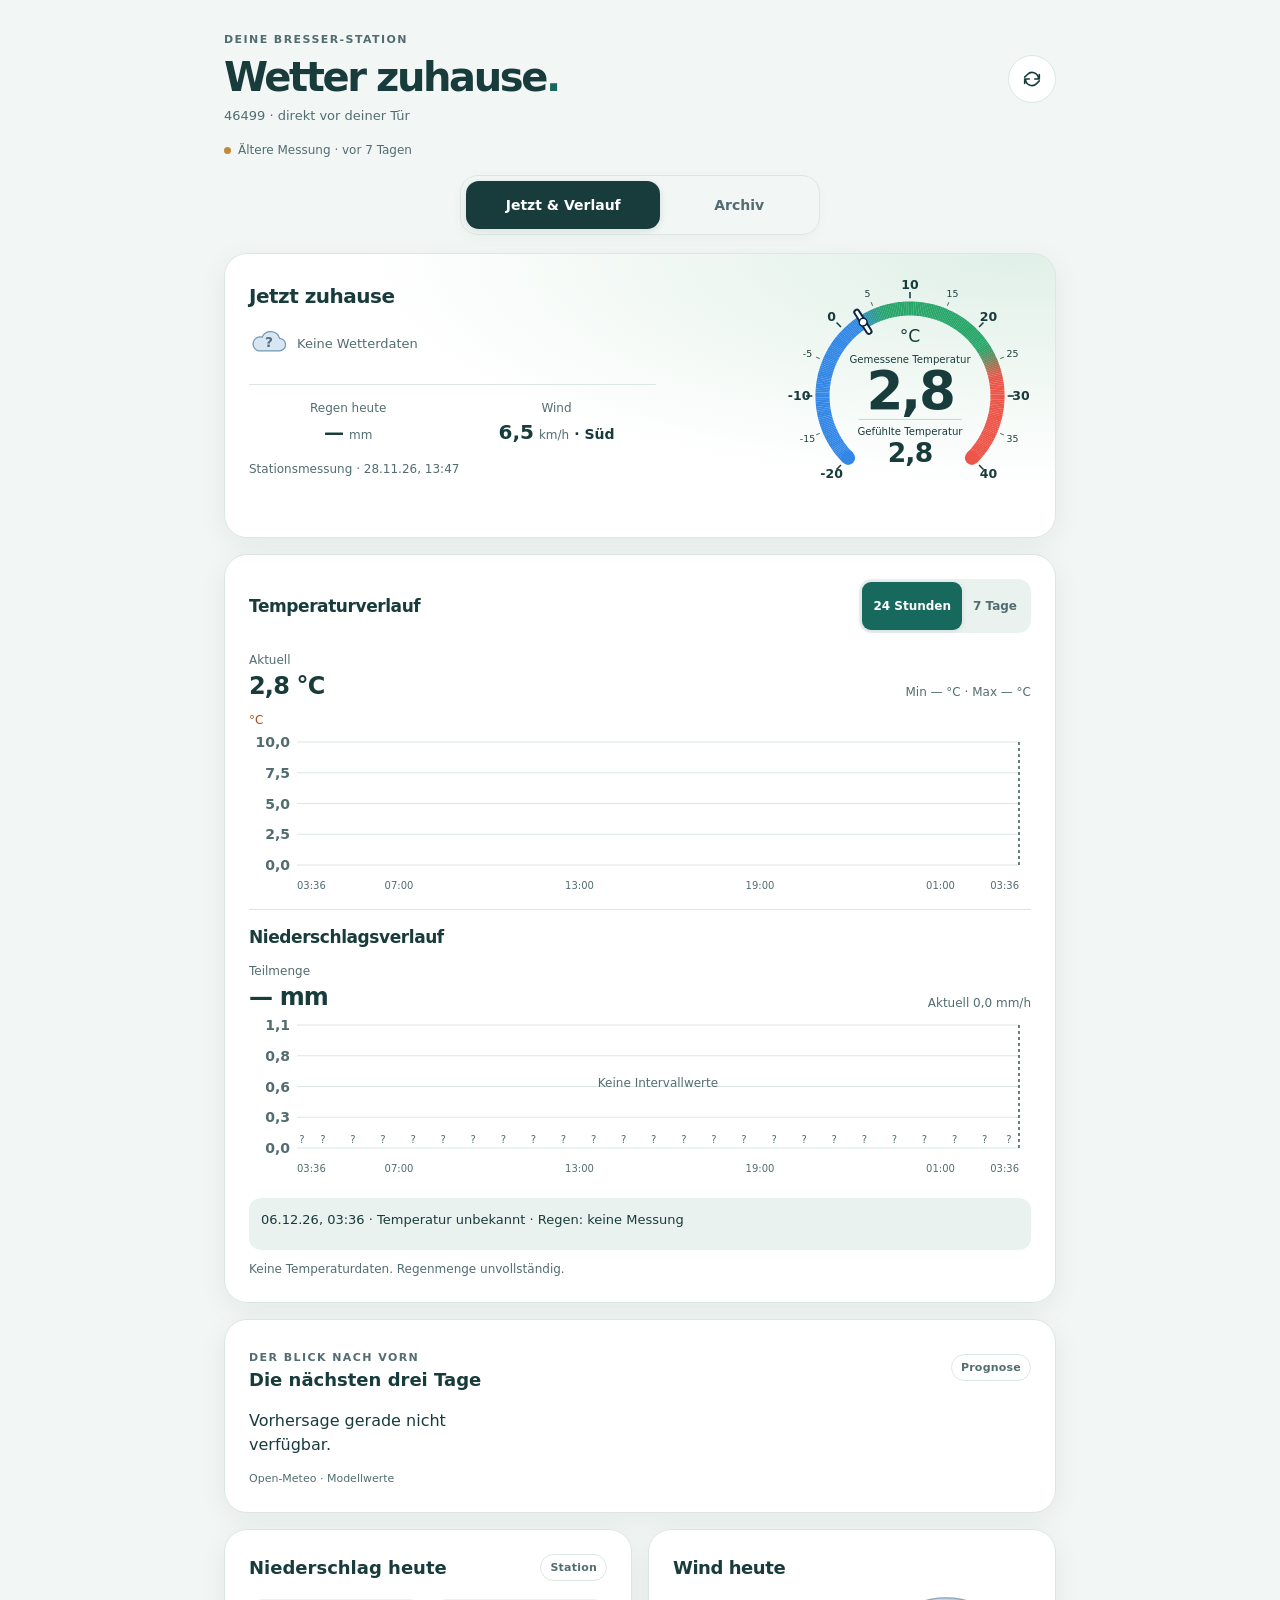
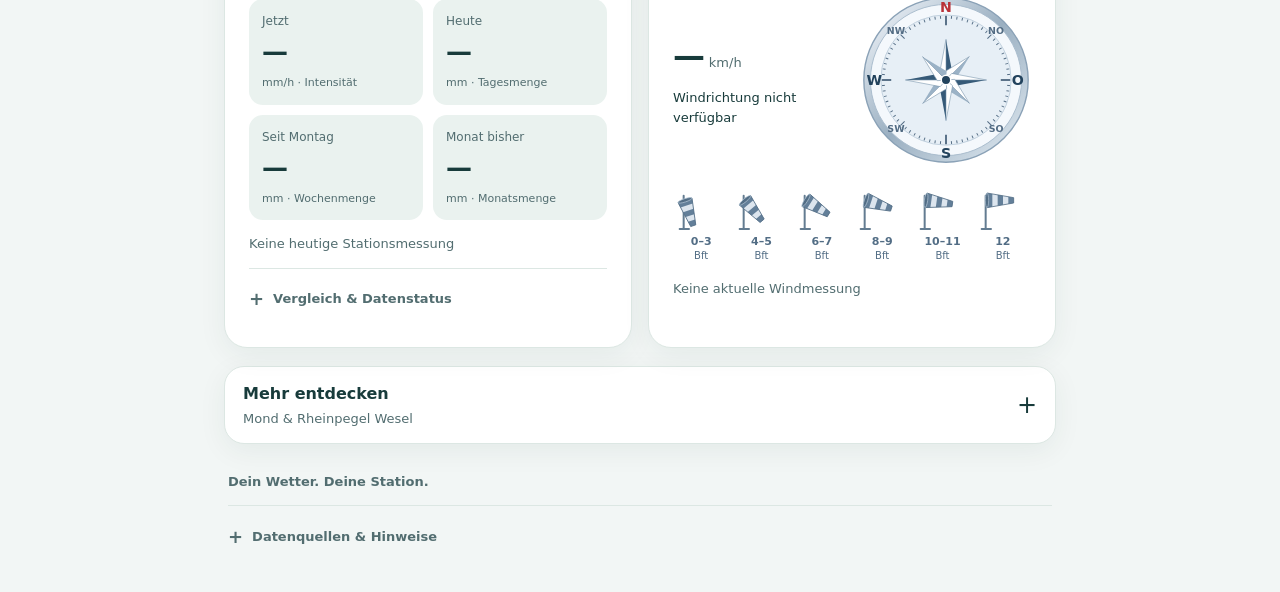
==== commit 03f431c4: "Show wind direction with current temperature measurement" ====
--- a/index.html
+++ b/index.html
@@ -1,4 +1,4 @@
-<!doctype html><html lang="de"><head><meta charset="UTF-8"><meta name="viewport" content="width=device-width,initial-scale=1,viewport-fit=cover"><meta name="theme-color" content="#f2f6f5" media="(prefers-color-scheme: light)"><meta name="theme-color" content="#101d20" media="(prefers-color-scheme: dark)"><meta name="apple-mobile-web-app-capable" content="yes"><meta name="apple-mobile-web-app-status-bar-style" content="default"><meta name="description" content="Wetterdaten der eigenen BRESSER-Station"><link rel="manifest" href="manifest.webmanifest"><link rel="icon" href="icon.svg" type="image/svg+xml"><link rel="apple-touch-icon" sizes="180x180" href="assets/apple-touch-icon.png"><title>BRESSER · Wetter zuhause</title><link rel="stylesheet" href="styles.css?v=39"><link rel="stylesheet" href="mobile.css?v=39"></head><body><a class="skip-link" href="#view-today">Zum Wetter</a><main class="shell">
+<!doctype html><html lang="de"><head><meta charset="UTF-8"><meta name="viewport" content="width=device-width,initial-scale=1,viewport-fit=cover"><meta name="theme-color" content="#f2f6f5" media="(prefers-color-scheme: light)"><meta name="theme-color" content="#101d20" media="(prefers-color-scheme: dark)"><meta name="apple-mobile-web-app-capable" content="yes"><meta name="apple-mobile-web-app-status-bar-style" content="default"><meta name="description" content="Wetterdaten der eigenen BRESSER-Station"><link rel="manifest" href="manifest.webmanifest"><link rel="icon" href="icon.svg" type="image/svg+xml"><link rel="apple-touch-icon" sizes="180x180" href="assets/apple-touch-icon.png"><title>BRESSER · Wetter zuhause</title><link rel="stylesheet" href="styles.css?v=40"><link rel="stylesheet" href="mobile.css?v=40"></head><body><a class="skip-link" href="#view-today">Zum Wetter</a><main class="shell">
 <header class="app-header"><div><p class="overline">DEINE BRESSER-STATION</p><h1>Wetter zuhause<span class="brand-dot">.</span></h1><p class="place">46499 · direkt vor deiner Tür</p></div><button class="icon-button" id="refresh" aria-label="Wetterdaten aktualisieren" title="Aktualisieren"><svg viewBox="0 0 24 24" aria-hidden="true"><path d="M20 7v5h-5M4 17v-5h5M19 11a7 7 0 0 0-12-4L4 10m16 4-3 3A7 7 0 0 1 5 13"/></svg></button></header>
 <div class="connection-row"><p class="source" id="status" role="status" data-state="loading">Stationsdaten werden geladen …</p></div>
 <div class="update-banner" id="update-banner" role="status" hidden><span>Eine neue App-Version ist verfügbar.</span><button id="apply-update" type="button">Jetzt aktualisieren</button></div>
@@ -270,7 +270,7 @@
  </svg>
  </div>
   <div class="temperature-accessible" role="status"></div>
-  <div class="now-quick"><div><span>Regen heute</span><strong id="now-rain">—</strong><small>mm</small></div><div><span>Wind</span><strong id="now-wind">—</strong><small>km/h</small></div></div><div class="temperature-meta" id="current-time">Noch keine aktuelle Messung</div>
+  <div class="now-quick"><div><span>Regen heute</span><strong id="now-rain">—</strong><small>mm</small></div><div><span>Wind</span><strong id="now-wind">—</strong><small>km/h</small><small class="now-wind-direction" id="now-wind-direction">&#183; &#8212;</small></div></div><div class="temperature-meta" id="current-time">Noch keine aktuelle Messung</div>
 </section>
 <section id="view-history" class="panel history-panel" aria-labelledby="history-title">
   <div class="history-heading"><h2 class="section-title" id="history-title">Temperaturverlauf</h2><div class="history-switch" role="group" aria-label="Zeitraum für beide Diagramme wählen"><button type="button" id="history-24" aria-pressed="true">24 Stunden</button><button type="button" id="history-168" aria-pressed="false">7 Tage</button></div></div>
@@ -568,4 +568,4 @@
  </div>
   <div class="temperature-accessible" role="status"></div>
   <div class="temperature-meta" id="reading-time">Keine Messung verfügbar</div>
-</section></section><section class="panel archive-rain" aria-labelledby="archive-rain-title"><div class="card-heading"><h2 id="archive-rain-title">Niederschlag zur Auswahl</h2><span class="source-badge">Station</span></div><div class="metrics"><div class="metric"><span>Intensität</span><strong id="archive-rainrate">—</strong><small>mm/h</small></div><div class="metric"><span>Tag bis zur Messung</span><strong id="archive-rainday">—</strong><small>mm</small></div><div class="metric"><span>Woche bis zur Messung</span><strong id="archive-rainweek">—</strong><small>mm</small></div><div class="metric"><span>Monat bis zur Messung</span><strong id="archive-rainmonth">—</strong><small>mm</small></div></div><details class="text-details"><summary>Vorjahresvergleich</summary><p id="archive-compare">Keine Vergleichsdaten</p></details></section></div><footer id="sources"><p>Dein Wetter. Deine Station.</p><details class="text-details"><summary>Datenquellen &amp; Hinweise</summary><p>Messwerte: <a href="https://app.weathercloud.net/d1073176104" target="_blank" rel="noreferrer">Weathercloud · Station d1073176104</a><br>Vorhersage: <a href="https://open-meteo.com/" target="_blank" rel="noreferrer">Open-Meteo</a> · Modellwerte, keine Stationsmessung.<br>Rheinpegel: PEGELONLINE / WSV.<br>Mondbild: <a href="https://science.nasa.gov/moon/moon-phases/" target="_blank" rel="noreferrer">NASA</a> · astronomisch berechnete Beleuchtung.</p></details></footer></main><script src="history.js?v=39" defer></script><script src="river.js?v=39" defer></script><script src="app.js?v=39" defer></script></body></html>+</section></section><section class="panel archive-rain" aria-labelledby="archive-rain-title"><div class="card-heading"><h2 id="archive-rain-title">Niederschlag zur Auswahl</h2><span class="source-badge">Station</span></div><div class="metrics"><div class="metric"><span>Intensität</span><strong id="archive-rainrate">—</strong><small>mm/h</small></div><div class="metric"><span>Tag bis zur Messung</span><strong id="archive-rainday">—</strong><small>mm</small></div><div class="metric"><span>Woche bis zur Messung</span><strong id="archive-rainweek">—</strong><small>mm</small></div><div class="metric"><span>Monat bis zur Messung</span><strong id="archive-rainmonth">—</strong><small>mm</small></div></div><details class="text-details"><summary>Vorjahresvergleich</summary><p id="archive-compare">Keine Vergleichsdaten</p></details></section></div><footer id="sources"><p>Dein Wetter. Deine Station.</p><details class="text-details"><summary>Datenquellen &amp; Hinweise</summary><p>Messwerte: <a href="https://app.weathercloud.net/d1073176104" target="_blank" rel="noreferrer">Weathercloud · Station d1073176104</a><br>Vorhersage: <a href="https://open-meteo.com/" target="_blank" rel="noreferrer">Open-Meteo</a> · Modellwerte, keine Stationsmessung.<br>Rheinpegel: PEGELONLINE / WSV.<br>Mondbild: <a href="https://science.nasa.gov/moon/moon-phases/" target="_blank" rel="noreferrer">NASA</a> · astronomisch berechnete Beleuchtung.</p></details></footer></main><script src="history.js?v=40" defer></script><script src="river.js?v=40" defer></script><script src="app.js?v=40" defer></script></body></html>
--- a/mobile.css
+++ b/mobile.css
@@ -41,3 +41,4 @@
 .river-video{width:100%;max-width:420px;margin:0 auto 14px;text-align:center}.river-video-frame{position:relative;width:100%;aspect-ratio:16/9;overflow:hidden;border-radius:12px;background:#07162e}.river-video iframe{display:block;position:absolute;inset:0;width:100%;height:100%;border:0}.river-video figcaption{margin-top:8px;font-size:1rem;font-weight:750;line-height:1.4}.river-video-link{display:inline-block;padding:5px 0;font-size:.75rem;color:inherit}.river-scale{grid-template-columns:repeat(3,minmax(0,1fr));gap:8px}.river-level-card{display:block;padding:8px 4px;border:1px solid #9aabb8;border-radius:10px;text-align:center}.river-level-card span{display:block;font-size:.8125rem;line-height:1.4}.river-level-card[data-position="center"] span{font-size:.8125rem}.river-level-card[data-current="true"]{border:2px solid currentColor;padding:7px 3px;background:#438fcb18;font-weight:750}
 
 .river-video-frame{min-height:200px}
+.now-quick .now-wind-direction{font-size:.875rem;font-weight:650;color:var(--ink)}
